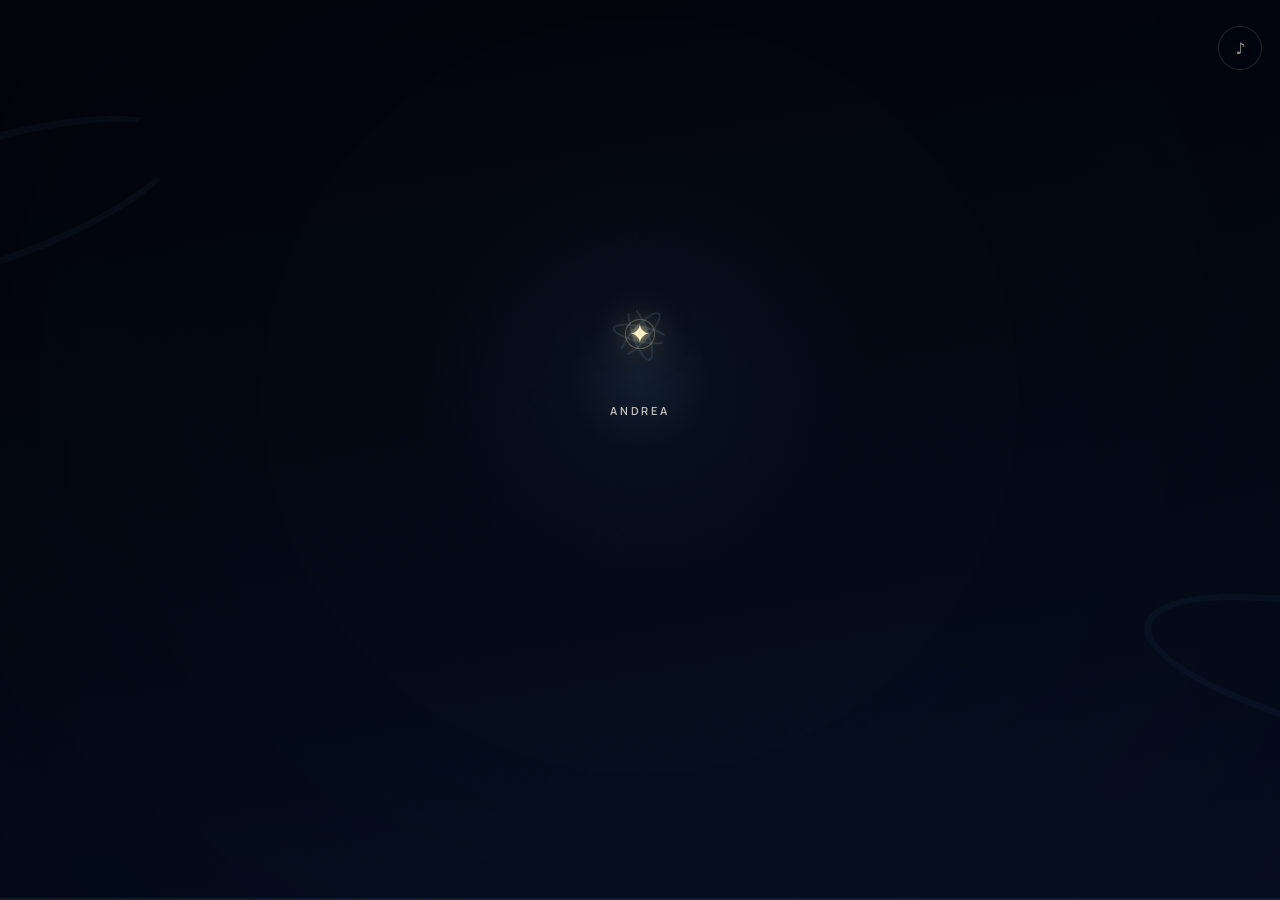
==== index.html @ 8c405b46 "first commit" ====
<!doctype html>
<html lang="es">
<head>
  <meta charset="utf-8">
  <meta name="viewport" content="width=device-width, initial-scale=1, viewport-fit=cover">
  <meta name="theme-color" content="#050914">
  <meta name="description" content="Un girasol antes del amanecer. Una pequeña historia interactiva para Andrea.">
  <title>Un girasol antes del amanecer</title>

  <link rel="preconnect" href="https://fonts.googleapis.com">
  <link rel="preconnect" href="https://fonts.gstatic.com" crossorigin>
  <link href="https://fonts.googleapis.com/css2?family=Cormorant+Garamond:wght@400;500;600&family=Manrope:wght@300;400;500;600&display=swap" rel="stylesheet">
  <link rel="stylesheet" href="css/styles.css">
  <script src="js/app.js" defer></script>
</head>
<body>
  <noscript>
    <div class="noscript-message">Esta pequeña historia necesita JavaScript para poder abrir sus estrellas.</div>
  </noscript>

  <div class="experience" id="experience" data-time-of-day="night">
    <div class="ambient" aria-hidden="true">
      <div class="ambient__wash"></div>
      <div class="ambient__swirl ambient__swirl--one"></div>
      <div class="ambient__swirl ambient__swirl--two"></div>
      <div class="ambient__stars" id="ambient-stars"></div>
      <div class="ambient__grain"></div>
    </div>

    <div class="progress-track" aria-hidden="true">
      <div class="progress-track__fill" id="story-progress"></div>
    </div>

    <button class="audio-control" id="audio-control" type="button" aria-label="Activar música" aria-pressed="false">
      <span class="audio-control__icon" aria-hidden="true">♪</span>
      <span class="sr-only audio-control__label">Activar música</span>
    </button>
    <audio id="background-music" loop preload="none">
      <source src="assets/audio/background-music.mp3" type="audio/mpeg">
    </audio>

    <main class="scenes" id="scenes">
      <section class="scene scene--intro is-active" id="scene-intro" data-scene="intro" aria-hidden="false">
        <div class="scene__art intro-art" aria-hidden="true">
          <span class="paint-arc paint-arc--one"></span>
          <span class="paint-arc paint-arc--two"></span>
        </div>
        <div class="scene__content scene__content--center intro-content">
          <button class="story-star intro-star" id="intro-star" type="button" aria-label="Tocar la estrella" disabled>
            <span class="story-star__core" aria-hidden="true">✦</span>
            <span class="story-star__ring" aria-hidden="true"></span>
            <span class="story-star__stroke story-star__stroke--one" aria-hidden="true"></span>
            <span class="story-star__stroke story-star__stroke--two" aria-hidden="true"></span>
            <span class="story-star__stroke story-star__stroke--three" aria-hidden="true"></span>
          </button>

          <div class="intro-copy intro-copy--before" id="intro-before">
            <p class="eyebrow reveal-copy" data-enter-delay="1500">ANDREA</p>
            <h1 class="scene-title scene-title--quiet reveal-copy" data-enter-delay="3500">Creo que este año tenemos<br>un pequeño problema…</h1>
            <p class="interaction-hint reveal-copy" data-enter-delay="6000" data-enable-target="intro-star">Toca la estrella</p>
          </div>

          <div class="intro-copy intro-copy--after" id="intro-after" aria-live="polite">
            <p class="story-line">El 21 no voy a estar contigo.</p>
            <p class="story-line">No me gustaba mucho la idea de dejar que una fecha decidiera cuándo podía darte algo bonito.</p>
            <p class="story-line">Así que hice algo…</p>
            <button class="text-button next-button" id="begin-night" type="button" disabled>Comenzar la noche <span aria-hidden="true">✦</span></button>
          </div>
        </div>
      </section>

      <section class="scene scene--night" id="scene-night" data-scene="night" aria-hidden="true" inert>
        <div class="scene__art night-sky" aria-hidden="true">
          <span class="oil-star oil-star--1"></span>
          <span class="oil-star oil-star--2"></span>
          <span class="oil-star oil-star--3"></span>
          <span class="oil-star oil-star--4"></span>
          <div class="night-sky__new-stars" id="night-new-stars"></div>
        </div>
        <div class="scene__content scene__content--center night-content">
          <div class="story-copy story-copy--narrow">
            <h2 class="scene-title reveal-copy" data-enter-delay="400">Todo empieza de noche.</h2>
            <p class="story-line reveal-copy" data-enter-delay="2700">Cuando todavía no sabemos exactamente cómo va a verse el amanecer…</p>
            <p class="story-line reveal-copy" data-enter-delay="5700">pero aun así decidimos quedarnos un poquito más.</p>
            <p class="interaction-hint reveal-copy" data-enter-delay="8300" data-enable-target="special-star">Hay una que está brillando distinto.</p>
          </div>
          <button class="story-star special-star" id="special-star" type="button" aria-label="Tocar la estrella que brilla distinto" disabled>
            <span class="story-star__core" aria-hidden="true">✦</span>
            <span class="story-star__ring" aria-hidden="true"></span>
          </button>
        </div>
      </section>

      <section class="scene scene--constellation" id="scene-constellation" data-scene="constellation" aria-hidden="true" inert>
        <div class="scene__content scene__content--wide constellation-content">
          <p class="story-line constellation-intro reveal-copy" data-enter-delay="350">A veces los momentos bonitos empiezan siendo cosas muy pequeñas.</p>

          <div class="constellation" id="constellation" aria-label="Cinco estrellas por encender">
            <svg class="constellation__lines" viewBox="0 0 100 100" preserveAspectRatio="none" aria-hidden="true">
              <path d="M16 30 L38 64 L55 27 L72 66 L87 37" pathLength="1"></path>
            </svg>
            <button class="constellation-star" style="--x:16%;--y:30%;--i:0" type="button" data-word="una conversación" aria-label="Encender la primera estrella"><span aria-hidden="true">✦</span><small>una conversación</small></button>
            <button class="constellation-star" style="--x:38%;--y:64%;--i:1" type="button" data-word="una risa" aria-label="Encender la segunda estrella"><span aria-hidden="true">✦</span><small>una risa</small></button>
            <button class="constellation-star" style="--x:55%;--y:27%;--i:2" type="button" data-word="un detalle" aria-label="Encender la tercera estrella"><span aria-hidden="true">✦</span><small>un detalle</small></button>
            <button class="constellation-star" style="--x:72%;--y:66%;--i:3" type="button" data-word="una mirada" aria-label="Encender la cuarta estrella"><span aria-hidden="true">✦</span><small>una mirada</small></button>
            <button class="constellation-star" style="--x:87%;--y:37%;--i:4" type="button" data-word="un momento inesperado" aria-label="Encender la quinta estrella"><span aria-hidden="true">✦</span><small>un momento inesperado</small></button>
            <button class="easter-star" id="easter-star" type="button" aria-label="Una estrella diminuta"><span aria-hidden="true">·</span></button>
          </div>

          <div class="constellation-result" id="constellation-result" aria-live="polite">
            <p>Y sin darnos cuenta…</p>
            <p class="special-line">algo empieza a tomar forma.</p>
          </div>
          <button class="text-button next-button" id="constellation-next" type="button" disabled>Seguir la constelación</button>
        </div>
        <div class="easter-message" id="easter-message" role="status">P.D. Sí, probablemente me emocioné haciendo esto 😂</div>
      </section>

      <section class="scene scene--reveal" id="scene-reveal" data-scene="reveal" aria-hidden="true" inert>
        <div class="scene__content reveal-content">
          <p class="story-line story-line--top reveal-copy" data-enter-delay="300">Hay cosas que solo se ven cuando uno se toma el tiempo de mirar bien.</p>
          <div class="reveal-frame" id="reveal-frame">
            <div class="reveal-painting" aria-hidden="true">
              <img class="optional-art" data-optional-image="foto1" alt="">
              <span class="reveal-painting__sky"></span>
              <span class="reveal-painting__hill reveal-painting__hill--back"></span>
              <span class="reveal-painting__hill reveal-painting__hill--front"></span>
              <span class="reveal-painting__light"></span>
              <span class="reveal-painting__flower reveal-painting__flower--one"></span>
              <span class="reveal-painting__flower reveal-painting__flower--two"></span>
            </div>
            <canvas class="fog-canvas" id="fog-canvas" aria-label="Cristal empañado. Arrastra el dedo para descubrir la imagen."></canvas>
            <div class="reveal-meter" aria-hidden="true"><span id="reveal-meter-fill"></span></div>
          </div>
          <p class="interaction-hint reveal-copy" data-enter-delay="2500">Desliza sobre la niebla</p>
          <button class="hold-button hold-button--reveal" id="reveal-hold" type="button" aria-label="Mantener presionado para revelar la imagen">
            <span class="hold-button__ring" aria-hidden="true"></span>
            <span>Mantén para revelar</span>
          </button>
          <div class="reveal-result" id="reveal-result" aria-live="polite">
            <p>Y últimamente…</p>
            <p class="special-line">me gusta mucho lo que estoy descubriendo de ti.</p>
          </div>
          <button class="text-button next-button" id="reveal-next" type="button" disabled>Mirar un poco más</button>
        </div>
      </section>

      <section class="scene scene--painting" id="scene-painting" data-scene="painting" aria-hidden="true" inert>
        <div class="scene__content painting-content">
          <div class="painting-copy">
            <p class="story-line reveal-copy" data-enter-delay="250">No creo que las historias bonitas aparezcan terminadas.</p>
            <p class="special-line reveal-copy" data-enter-delay="2400">Se van pintando.</p>
            <p class="brush-words reveal-copy" data-enter-delay="4300"><span>Un detalle.</span><span>Un momento.</span><span>Una conversación a la vez.</span></p>
          </div>

          <div class="unfinished-painting" id="unfinished-painting" aria-label="Un paisaje por terminar">
            <img class="optional-art" data-optional-image="foto2" alt="">
            <span class="painting-layer painting-layer--sky" data-piece-layer="sky"></span>
            <span class="painting-layer painting-layer--ridge" data-piece-layer="ridge"></span>
            <span class="painting-layer painting-layer--path" data-piece-layer="path"></span>
            <span class="painting-layer painting-layer--home" data-piece-layer="home"><i></i></span>
            <button class="paint-point" style="--x:25%;--y:28%;--i:0" type="button" data-paint-piece="sky" aria-label="Añadir una pincelada al cielo"><span aria-hidden="true">1</span></button>
            <button class="paint-point" style="--x:72%;--y:43%;--i:1" type="button" data-paint-piece="ridge" aria-label="Añadir una pincelada a la montaña"><span aria-hidden="true">2</span></button>
            <button class="paint-point" style="--x:43%;--y:73%;--i:2" type="button" data-paint-piece="path" aria-label="Añadir una pincelada al sendero"><span aria-hidden="true">3</span></button>
            <button class="paint-point" style="--x:78%;--y:68%;--i:3" type="button" data-paint-piece="home" aria-label="Añadir una pincelada de luz"><span aria-hidden="true">4</span></button>
            <span class="paint-spark" id="paint-spark" aria-hidden="true"></span>
          </div>
          <p class="interaction-hint reveal-copy" data-enter-delay="6600">Toca los cuatro puntos del lienzo</p>
          <div class="painting-result" id="painting-result" aria-live="polite">
            <p>No sé exactamente cómo terminará nuestro cuadro…</p>
            <p class="special-line">pero me gusta seguir pintándolo contigo.</p>
          </div>
          <button class="text-button next-button" id="painting-next" type="button" disabled>Dejar secar la pintura</button>
        </div>
      </section>

      <section class="scene scene--sunflower" id="scene-sunflower" data-scene="sunflower" aria-hidden="true" inert>
        <div class="scene__content sunflower-content">
          <p class="story-line sunflower-intro reveal-copy" data-enter-delay="300">Y en medio de todo esto hay cosas tuyas que me gustan más de lo que probablemente te digo.</p>
          <div class="sunflower-bloom" id="sunflower-bloom">
            <div class="sunflower-bloom__stem" aria-hidden="true"></div>
            <div class="sunflower-bloom__leaf" aria-hidden="true"></div>
            <div class="sunflower-bloom__head">
              <div class="petals" aria-hidden="true">
                <i style="--i:0"></i><i style="--i:1"></i><i style="--i:2"></i><i style="--i:3"></i>
                <i style="--i:4"></i><i style="--i:5"></i><i style="--i:6"></i><i style="--i:7"></i>
                <i style="--i:8"></i><i style="--i:9"></i><i style="--i:10"></i><i style="--i:11"></i>
              </div>
              <button class="sunflower-center" id="sunflower-center" type="button" aria-label="Tocar el centro para abrir el girasol"><span aria-hidden="true"></span></button>
            </div>
            <div class="petal-thoughts" aria-live="polite">
              <span style="--i:0">Tu forma de ser</span>
              <span style="--i:1">Tu manera de sonreír</span>
              <span style="--i:2">Tu carácter</span>
              <span style="--i:3">Tus ocurrencias</span>
              <span style="--i:4">Tu forma de hacer especiales ciertos momentos</span>
            </div>
          </div>
          <p class="interaction-hint reveal-copy" data-enter-delay="2900">Toca el centro</p>
          <div class="sunflower-result" id="sunflower-result" aria-live="polite">
            <p>No necesitas ser perfecta para ser especial.</p>
            <p class="special-line">Me basta con que seas tú.</p>
          </div>
          <button class="text-button next-button" id="sunflower-next" type="button" disabled>Quedarnos un momento</button>
        </div>
      </section>

      <section class="scene scene--pause" id="scene-pause" data-scene="pause" aria-hidden="true" inert>
        <div class="scene__art pause-sky" aria-hidden="true"><span class="breathing-light"></span></div>
        <div class="scene__content scene__content--center pause-content">
          <div class="pause-copy" id="pause-copy">
            <p class="scene-title scene-title--small reveal-copy" data-enter-delay="300">Antes de seguir…</p>
            <p class="story-line reveal-copy" data-enter-delay="3000">solo quería dejarte aquí un momento.</p>
            <p class="story-line reveal-copy" data-enter-delay="5500">No tienes que hacer nada.</p>
            <p class="special-line reveal-copy" data-enter-delay="7000">Solo quédate.</p>
          </div>
          <div class="memory" id="memory">
            <p>Hay recuerdos que no necesitan explicación.</p>
            <figure class="memory-photo">
              <!-- FOTO ESPECIAL ANDREA -->
              <div class="memory-photo__fallback" aria-hidden="true"><span></span><i></i></div>
              <img data-optional-image="special" alt="Un recuerdo especial de Andrea y Joseph">
              <figcaption>un momento para guardar</figcaption>
            </figure>
            <button class="text-button next-button" id="pause-next" type="button">Seguir cuando quieras</button>
          </div>
          <button class="pause-skip" id="pause-skip" type="button">Continuar sin esperar</button>
        </div>
      </section>

      <section class="scene scene--dawn" id="scene-dawn" data-scene="dawn" aria-hidden="true" inert>
        <div class="scene__art dawn-sky" aria-hidden="true">
          <span class="dawn-sky__night"></span>
          <span class="dawn-sky__violet"></span>
          <span class="dawn-sky__gold"></span>
          <span class="dawn-horizon"></span>
        </div>
        <div class="scene__content scene__content--center dawn-content">
          <div class="dawn-copy">
            <p class="scene-title scene-title--small reveal-copy" data-enter-delay="300">Y entonces…</p>
            <p class="story-line reveal-copy" data-enter-delay="2300">sin hacer demasiado ruido…</p>
            <p class="special-line reveal-copy" data-enter-delay="4400">empieza a cambiar el cielo.</p>
          </div>
          <div class="dawn-control">
            <button class="dawn-sun" id="dawn-sun" type="button" aria-label="Mantener presionado para hacer amanecer" disabled>
              <span class="dawn-sun__disc" aria-hidden="true"></span>
              <span class="dawn-sun__ring" aria-hidden="true"></span>
            </button>
            <p class="interaction-hint reveal-copy" data-enter-delay="6300" data-enable-target="dawn-sun">Mantén presionado el horizonte</p>
            <div class="dawn-meter" role="progressbar" aria-label="Progreso del amanecer" aria-valuemin="0" aria-valuemax="100" aria-valuenow="0"><span></span></div>
            <button class="quiet-button reveal-copy" data-enter-delay="7600" id="dawn-accessible" type="button">Dejar amanecer</button>
          </div>
          <div class="dawn-result" id="dawn-result" aria-live="polite">
            <p>Ya casi llega el amarillo.</p>
            <button class="text-button next-button" id="dawn-next" type="button" disabled>Seguir la luz</button>
          </div>
        </div>
      </section>

      <section class="scene scene--growth" id="scene-growth" data-scene="growth" aria-hidden="true" inert>
        <div class="scene__art growth-glow" aria-hidden="true"></div>
        <div class="scene__content scene__content--center growth-content">
          <p class="story-line growth-intro reveal-copy" data-enter-delay="300">Supongo que ahora entiendes por qué quería traerte hasta aquí.</p>
          <div class="growing-flower" id="growing-flower" aria-label="Un girasol creciendo">
            <span class="growing-flower__ground" aria-hidden="true"></span>
            <span class="growing-flower__stem" aria-hidden="true"></span>
            <span class="growing-flower__leaf growing-flower__leaf--left" aria-hidden="true"></span>
            <span class="growing-flower__leaf growing-flower__leaf--right" aria-hidden="true"></span>
            <span class="growing-flower__head" aria-hidden="true">
              <span class="growing-flower__petals"></span>
              <span class="growing-flower__center"></span>
            </span>
          </div>
          <div class="growth-copy">
            <p class="story-line reveal-copy" data-enter-delay="5200">El amarillo estaba desde el principio.</p>
            <p class="special-line reveal-copy" data-enter-delay="7600">Solo necesitaba tiempo para aparecer.</p>
          </div>
          <button class="text-button next-button reveal-copy" data-enter-delay="9800" data-enable-target="growth-next" id="growth-next" type="button" disabled>Caminar hacia las flores</button>
        </div>
      </section>

      <section class="scene scene--field" id="scene-field" data-scene="field" aria-hidden="true" inert>
        <div class="scene__art field-sky" aria-hidden="true"><span></span></div>
        <div class="flower-field" aria-hidden="true">
          <i class="field-flower" style="--x:6%;--s:.67;--d:.5s"></i>
          <i class="field-flower" style="--x:17%;--s:.85;--d:1.1s"></i>
          <i class="field-flower" style="--x:29%;--s:.7;--d:.2s"></i>
          <i class="field-flower" style="--x:40%;--s:1.05;--d:1.5s"></i>
          <i class="field-flower" style="--x:52%;--s:.78;--d:.8s"></i>
          <i class="field-flower" style="--x:63%;--s:1;--d:0s"></i>
          <i class="field-flower" style="--x:74%;--s:.66;--d:1.3s"></i>
          <i class="field-flower" style="--x:84%;--s:.9;--d:.4s"></i>
          <i class="field-flower" style="--x:94%;--s:.72;--d:1.8s"></i>
        </div>
        <div class="scene__content scene__content--center field-content">
          <div class="field-copy">
            <p class="story-line reveal-copy" data-enter-delay="400">El 21 es el Día de las Flores Amarillas.</p>
            <p class="story-line reveal-copy" data-enter-delay="3200">Pero este año las tuyas llegaron antes.</p>
            <p class="story-line reveal-copy" data-enter-delay="6100">Porque hay cosas bonitas…</p>
            <p class="field-revelation reveal-copy" data-enter-delay="8500">que no deberían esperar una fecha.</p>
          </div>
          <button class="text-button next-button reveal-copy" data-enter-delay="10800" data-enable-target="field-next" id="field-next" type="button" disabled>Hay algo más</button>
        </div>
      </section>

      <section class="scene scene--letter" id="scene-letter" data-scene="letter" aria-hidden="true" inert>
        <div class="scene__art letter-light" aria-hidden="true"></div>
        <div class="scene__content scene__content--center letter-content">
          <article class="letter-sheet" aria-labelledby="letter-heading">
            <div class="letter-sheet__grain" aria-hidden="true"></div>
            <h2 id="letter-heading">Andrea,</h2>
            <div class="letter-sheet__body" aria-live="polite" aria-atomic="true">
              <p id="letter-text"></p>
            </div>
            <div class="letter-sheet__mark" id="letter-mark" aria-hidden="true"></div>
            <p class="letter-sheet__signature" id="letter-signature">— Joseph</p>
          </article>
          <p class="letter-hint" id="letter-hint">Una línea a la vez.</p>
          <button class="text-button letter-button" id="letter-next-line" type="button">Seguir leyendo</button>
          <button class="text-button next-button" id="letter-finish" type="button" disabled>Guardar esta carta</button>
        </div>
      </section>

      <section class="scene scene--final" id="scene-final" data-scene="final" aria-hidden="true" inert>
        <div class="scene__art final-sky" aria-hidden="true">
          <span class="final-sun"></span>
          <div class="final-particles" id="final-particles"></div>
        </div>
        <div class="flower-field flower-field--final" aria-hidden="true">
          <i class="field-flower" style="--x:4%;--s:.8;--d:.1s"></i>
          <i class="field-flower" style="--x:14%;--s:1.05;--d:.8s"></i>
          <i class="field-flower" style="--x:26%;--s:.72;--d:1.4s"></i>
          <i class="field-flower" style="--x:37%;--s:.94;--d:.4s"></i>
          <i class="field-flower" style="--x:49%;--s:1.12;--d:1s"></i>
          <i class="field-flower" style="--x:61%;--s:.75;--d:.6s"></i>
          <i class="field-flower" style="--x:72%;--s:1;--d:1.6s"></i>
          <i class="field-flower" style="--x:84%;--s:.82;--d:.2s"></i>
          <i class="field-flower" style="--x:95%;--s:1.04;--d:1.1s"></i>
        </div>
        <div class="scene__content scene__content--center final-content">
          <p class="final-kicker reveal-copy" data-enter-delay="500">Un girasol antes del amanecer <span aria-hidden="true">🌻</span></p>
          <h2 class="final-title reveal-copy" data-enter-delay="3000">Para Andrea.</h2>
          <p class="final-line reveal-copy" data-enter-delay="5600">Gracias por seguir pintando conmigo.</p>
          <button class="text-button replay-button reveal-copy" data-enter-delay="8000" data-enable-target="replay-story" id="replay-story" type="button" disabled>Volver a mirar el cielo</button>
        </div>
      </section>
    </main>

    <div class="transition-veil" id="transition-veil" aria-hidden="true"><span></span><i></i></div>
    <div class="sr-only" id="scene-announcer" aria-live="polite" aria-atomic="true"></div>
  </div>
</body>
</html>
---- css/styles.css ----
/*
 * UN GIRASOL ANTES DEL AMANECER
 * Mobile-first scene system. Visual progress: night -> dawn -> sunflowers.
 */

:root {
  color-scheme: dark;
  --font-display: "Cormorant Garamond", Georgia, "Times New Roman", serif;
  --font-body: "Manrope", Inter, system-ui, -apple-system, BlinkMacSystemFont, "Segoe UI", sans-serif;

  --night-1000: #02050d;
  --night-950: #040816;
  --night-900: #071126;
  --night-850: #0a1730;
  --night-800: #0d1d3a;
  --blue-700: #17345a;
  --blue-500: #466b91;
  --violet-500: #755f88;
  --dawn-rose: #bd7880;
  --dawn-peach: #e39b72;
  --dawn-cream: #f5d49b;
  --sun-300: #ffdc68;
  --sun-400: #f7c843;
  --sun-500: #e9aa22;
  --sun-600: #bc7612;
  --earth-700: #604322;
  --leaf-700: #334c2b;
  --leaf-500: #66834d;
  --cream: #f5ecda;
  --cream-muted: #c9c4bb;
  --ink: #171713;
  --white-soft: rgba(255, 251, 239, 0.94);

  --scene-accent: #9eb8d4;
  --scene-glow: rgba(130, 169, 210, 0.28);
  --dawn-progress: 0;
  --reveal-progress: 0;
  --story-progress: 0;
  --safe-top: max(1rem, env(safe-area-inset-top));
  --safe-right: max(1rem, env(safe-area-inset-right));
  --safe-bottom: max(1rem, env(safe-area-inset-bottom));
  --safe-left: max(1rem, env(safe-area-inset-left));
  --page-gutter: clamp(1.25rem, 6vw, 2.25rem);
  --content-width: 42rem;
  --ease-out: cubic-bezier(0.22, 1, 0.36, 1);
  --ease-in-out: cubic-bezier(0.65, 0, 0.35, 1);
  --scene-time: 1100ms;
}

*,
*::before,
*::after {
  box-sizing: border-box;
}

html {
  width: 100%;
  height: 100%;
  height: 100dvh;
  overflow: hidden;
  background: var(--night-1000);
  -webkit-text-size-adjust: 100%;
  text-size-adjust: 100%;
  touch-action: manipulation;
}

body {
  width: 100%;
  min-width: 20rem;
  height: 100%;
  min-height: 100vh;
  min-height: 100dvh;
  margin: 0;
  overflow: hidden;
  overscroll-behavior: none;
  background: var(--night-1000);
  color: var(--cream);
  font-family: var(--font-body);
  font-size: clamp(0.94rem, 2.9vw, 1.05rem);
  font-weight: 400;
  line-height: 1.65;
  -webkit-font-smoothing: antialiased;
  text-rendering: optimizeLegibility;
}

button,
input,
textarea,
select {
  color: inherit;
  font: inherit;
}

button {
  border: 0;
}

button,
[role="button"] {
  -webkit-tap-highlight-color: transparent;
  touch-action: manipulation;
}

button:disabled,
[aria-disabled="true"] {
  cursor: not-allowed;
}

img,
svg,
canvas {
  display: block;
  max-width: 100%;
}

p,
h1,
h2,
h3 {
  margin-block: 0;
}

[hidden] {
  display: none !important;
}

::selection {
  background: rgba(247, 200, 67, 0.28);
  color: #fffaf0;
}

.app,
.experience,
.story {
  position: relative;
  isolation: isolate;
  width: 100%;
  height: 100vh;
  height: var(--app-height, 100dvh);
  min-height: 100%;
  overflow: hidden;
  background: var(--night-950);
}

/* Global canvas grain: one lightweight layer shared by every scene. */
.experience::before,
.story::before {
  position: fixed;
  z-index: 900;
  inset: 0;
  background-image: url("data:image/svg+xml,%3Csvg viewBox='0 0 180 180' xmlns='http://www.w3.org/2000/svg'%3E%3Cfilter id='n'%3E%3CfeTurbulence type='fractalNoise' baseFrequency='.88' numOctaves='3' stitchTiles='stitch'/%3E%3C/filter%3E%3Crect width='100%25' height='100%25' filter='url(%23n)' opacity='.72'/%3E%3C/svg%3E");
  content: "";
  opacity: 0.052;
  pointer-events: none;
  mix-blend-mode: soft-light;
}

.experience::after,
.story::after {
  position: fixed;
  z-index: 899;
  inset: 0;
  background: radial-gradient(circle at 50% 44%, transparent 46%, rgba(0, 2, 9, 0.28) 100%);
  content: "";
  pointer-events: none;
}

/* ---------- Scene manager ---------- */

.scene {
  --scene-shift: 1rem;
  position: absolute;
  z-index: 0;
  inset: 0;
  display: grid;
  grid-template-columns: minmax(0, 1fr);
  width: 100%;
  height: 100%;
  min-height: 100%;
  padding: calc(var(--safe-top) + 1.25rem) var(--page-gutter) calc(var(--safe-bottom) + 1.25rem);
  overflow: hidden;
  background-color: var(--night-950);
  opacity: 0;
  visibility: hidden;
  pointer-events: none;
  transform: scale(1.018) translate3d(0, var(--scene-shift), 0);
  filter: blur(10px);
  transition:
    opacity var(--scene-time) var(--ease-in-out),
    transform var(--scene-time) var(--ease-out),
    filter calc(var(--scene-time) * 0.82) var(--ease-in-out),
    visibility 0s linear var(--scene-time);
  contain: layout paint;
  isolation: isolate;
}

.scene.is-active,
.scene.active,
.scene[aria-hidden="false"] {
  z-index: 2;
  opacity: 1;
  visibility: visible;
  pointer-events: auto;
  transform: scale(1) translate3d(0, 0, 0);
  filter: blur(0);
  transition-delay: 0s;
}

.scene.is-entering {
  z-index: 3;
}

.scene.is-leaving {
  z-index: 1;
  opacity: 0;
  visibility: visible;
  pointer-events: none;
  transform: scale(0.988);
  filter: blur(12px);
}

.scene::before,
.scene::after {
  position: absolute;
  z-index: 0;
  inset: -4%;
  content: "";
  pointer-events: none;
}

.scene__backdrop,
.scene__atmosphere,
.scene__art,
.scene__particles {
  position: absolute;
  z-index: 0;
  inset: 0;
  overflow: hidden;
  pointer-events: none;
}

.scene__content {
  position: relative;
  z-index: 10;
  align-self: center;
  justify-self: center;
  width: 100%;
  min-width: 0;
  max-width: var(--content-width);
  text-align: center;
}

.scene__content--top {
  align-self: start;
  padding-top: clamp(2rem, 10vh, 5.5rem);
}

.scene__content--bottom {
  align-self: end;
  padding-bottom: clamp(2.5rem, 9vh, 5.5rem);
}

.scene__content--spread {
  align-self: stretch;
  display: flex;
  flex-direction: column;
  justify-content: space-between;
  padding-block: clamp(3rem, 11vh, 6.5rem) clamp(2rem, 6vh, 4rem);
}

.scene__title,
.display-title {
  max-width: 17ch;
  margin-inline: auto;
  color: var(--white-soft);
  font-family: var(--font-display);
  font-size: clamp(2rem, 9.2vw, 4.4rem);
  font-weight: 500;
  line-height: 0.98;
  letter-spacing: -0.025em;
  text-wrap: balance;
}

.scene__title--small {
  font-size: clamp(1.75rem, 7.5vw, 3.3rem);
  line-height: 1.08;
}

.eyebrow {
  color: var(--cream-muted);
  font-size: 0.69rem;
  font-weight: 600;
  letter-spacing: 0.25em;
  line-height: 1.4;
  text-transform: uppercase;
}

.narrative,
.scene__copy {
  display: grid;
  gap: clamp(0.75rem, 2.4vh, 1.25rem);
  width: min(100%, 35rem);
  margin-inline: auto;
}

.narrative-line,
.text-line,
[data-line] {
  margin-inline: auto;
  color: rgba(245, 236, 218, 0.89);
  font-family: var(--font-display);
  font-size: clamp(1.28rem, 5.2vw, 2.05rem);
  font-weight: 500;
  line-height: 1.3;
  letter-spacing: 0.002em;
  opacity: 0;
  transform: translate3d(0, 0.72rem, 0);
  filter: blur(5px);
  transition:
    opacity 1000ms var(--ease-out),
    transform 1200ms var(--ease-out),
    filter 900ms var(--ease-out);
  text-wrap: balance;
}

.narrative-line.is-visible,
.narrative-line.is-shown,
.text-line.is-visible,
.text-line.is-shown,
[data-line].is-visible,
[data-line].is-shown {
  opacity: 1;
  transform: translate3d(0, 0, 0);
  filter: blur(0);
}

.narrative-line--small,
.text-line--small {
  font-family: var(--font-body);
  font-size: clamp(0.86rem, 3.2vw, 1rem);
  line-height: 1.65;
  color: rgba(245, 236, 218, 0.7);
}

.narrative-line--accent,
.text-line--accent,
.accent-line {
  color: var(--sun-300);
  text-shadow: 0 0 1.75rem rgba(247, 200, 67, 0.17);
}

.narrative-line em,
.text-line em,
.accent-text {
  color: var(--sun-300);
  font-style: italic;
}

.interaction-copy {
  margin-top: 1.15rem;
  color: rgba(245, 236, 218, 0.58);
  font-size: clamp(0.72rem, 2.7vw, 0.84rem);
  font-weight: 500;
  letter-spacing: 0.08em;
}

.interaction-copy::before {
  display: inline-block;
  width: 1.25rem;
  height: 1px;
  margin-right: 0.58rem;
  background: currentColor;
  content: "";
  vertical-align: middle;
}

/* ---------- Controls ---------- */

.scene-button,
.story-button,
.continue-button,
.dawn-fallback {
  position: relative;
  display: inline-flex;
  min-height: 3rem;
  align-items: center;
  justify-content: center;
  gap: 0.6rem;
  max-width: 100%;
  margin-top: clamp(1.4rem, 4vh, 2.5rem);
  padding: 0.78rem 1.25rem;
  border: 1px solid rgba(231, 218, 192, 0.26);
  border-radius: 999px;
  background: rgba(5, 13, 29, 0.36);
  box-shadow: 0 0.9rem 2.5rem rgba(0, 3, 12, 0.2);
  color: rgba(250, 242, 225, 0.88);
  cursor: pointer;
  font-size: clamp(0.78rem, 3vw, 0.9rem);
  font-weight: 500;
  letter-spacing: 0.035em;
  opacity: 1;
  backdrop-filter: blur(8px);
  -webkit-backdrop-filter: blur(8px);
  transition:
    color 300ms ease,
    border-color 300ms ease,
    background-color 300ms ease,
    box-shadow 300ms ease,
    opacity 500ms ease,
    transform 300ms var(--ease-out);
}

.scene-button::after,
.story-button::after,
.continue-button::after {
  width: 0.38rem;
  height: 0.38rem;
  border-top: 1px solid currentColor;
  border-right: 1px solid currentColor;
  content: "";
  transform: rotate(45deg);
  opacity: 0.68;
}

.scene-button:hover,
.story-button:hover,
.continue-button:hover,
.scene-button:focus-visible,
.story-button:focus-visible,
.continue-button:focus-visible {
  border-color: rgba(247, 200, 67, 0.52);
  background: rgba(247, 200, 67, 0.08);
  box-shadow: 0 0.85rem 2.5rem rgba(231, 169, 35, 0.11);
  color: #fff4d4;
  transform: translateY(-2px);
}

.scene-button:active,
.story-button:active,
.continue-button:active {
  transform: translateY(0) scale(0.975);
}

.scene-button.is-pending,
.story-button.is-pending,
.continue-button.is-pending,
.scene-button[aria-hidden="true"],
.story-button[aria-hidden="true"],
.continue-button[aria-hidden="true"] {
  opacity: 0;
  visibility: hidden;
  pointer-events: none;
  transform: translateY(0.5rem);
}

.icon-button,
.audio-toggle {
  position: fixed;
  z-index: 950;
  top: calc(var(--safe-top) + 0.7rem);
  right: calc(var(--safe-right) + 0.2rem);
  display: grid;
  width: 2.75rem;
  height: 2.75rem;
  padding: 0;
  border: 1px solid rgba(245, 236, 218, 0.14);
  border-radius: 50%;
  place-items: center;
  background: rgba(3, 8, 20, 0.28);
  color: rgba(245, 236, 218, 0.58);
  cursor: pointer;
  font-size: 0.9rem;
  backdrop-filter: blur(9px);
  -webkit-backdrop-filter: blur(9px);
  transition: 280ms ease;
}

.icon-button:hover,
.icon-button:focus-visible,
.audio-toggle:hover,
.audio-toggle:focus-visible,
.audio-toggle[aria-pressed="true"] {
  border-color: rgba(247, 200, 67, 0.32);
  color: rgba(255, 241, 198, 0.9);
  background: rgba(11, 20, 39, 0.64);
}

.audio-toggle.is-unavailable {
  display: none;
}

.story-progress,
.progress-line {
  position: fixed;
  z-index: 960;
  right: 0;
  bottom: env(safe-area-inset-bottom);
  left: 0;
  height: 2px;
  overflow: hidden;
  background: rgba(134, 157, 184, 0.1);
  pointer-events: none;
}

.story-progress::after,
.progress-line::after,
.story-progress__value {
  position: absolute;
  inset: 0;
  width: calc(var(--story-progress, 0) * 100%);
  background: linear-gradient(90deg, #355477 0%, #8c7890 52%, var(--sun-400) 100%);
  box-shadow: 0 0 0.8rem rgba(247, 200, 67, 0.3);
  content: "";
  transform-origin: left;
  transition: width 1200ms var(--ease-out);
}

:focus-visible {
  outline: 2px solid rgba(255, 220, 104, 0.92);
  outline-offset: 4px;
}

/* ---------- Reusable painted sky ---------- */

.painted-sky,
.night-sky {
  position: absolute;
  z-index: 0;
  inset: 0;
  overflow: hidden;
  background:
    radial-gradient(ellipse at 72% 18%, rgba(65, 91, 127, 0.18), transparent 24%),
    radial-gradient(ellipse at 17% 40%, rgba(44, 73, 110, 0.18), transparent 33%),
    linear-gradient(165deg, var(--night-950) 4%, var(--night-900) 58%, #091226 100%);
  pointer-events: none;
}

.painted-sky::before,
.night-sky::before {
  position: absolute;
  width: 145%;
  height: 52%;
  top: 4%;
  left: -22%;
  border: clamp(1.8rem, 8vw, 5rem) solid rgba(51, 82, 120, 0.095);
  border-right-color: transparent;
  border-bottom-color: rgba(111, 112, 146, 0.055);
  border-radius: 44% 56% 48% 52%;
  content: "";
  filter: blur(2px);
  transform: rotate(-8deg);
  animation: skyStroke 22s ease-in-out infinite alternate;
}

.painted-sky::after,
.night-sky::after {
  position: absolute;
  width: 115%;
  height: 26%;
  right: -18%;
  bottom: 19%;
  border-radius: 50%;
  background:
    repeating-radial-gradient(ellipse at 50% 100%, transparent 0 0.9rem, rgba(90, 117, 150, 0.045) 1rem 1.22rem, transparent 1.32rem 2rem);
  content: "";
  transform: rotate(5deg);
  animation: skyDrift 28s linear infinite alternate;
}

.brush-stroke,
.sky-stroke {
  position: absolute;
  width: var(--stroke-width, 9rem);
  height: var(--stroke-height, 2.2rem);
  border: 0.24rem solid var(--stroke-color, rgba(117, 149, 183, 0.08));
  border-right-color: transparent;
  border-radius: 50%;
  opacity: var(--stroke-opacity, 0.75);
  transform: rotate(var(--stroke-angle, -12deg));
  filter: blur(0.7px);
}

.brush-stroke::after,
.sky-stroke::after {
  position: absolute;
  inset: 0.35rem -0.3rem -0.35rem 0.3rem;
  border: 0.1rem solid currentColor;
  border-left-color: transparent;
  border-radius: inherit;
  content: "";
  opacity: 0.42;
}

.star-field,
.stars {
  position: absolute;
  z-index: 2;
  inset: 0;
  pointer-events: none;
}

.star-field__dot,
.stars > i,
.stars > span:not(.star) {
  position: absolute;
  width: var(--star-size, 2px);
  height: var(--star-size, 2px);
  left: var(--x, 50%);
  top: var(--y, 50%);
  border-radius: 50%;
  background: rgba(255, 241, 204, var(--star-alpha, 0.64));
  box-shadow: 0 0 calc(var(--star-size, 2px) * 3) rgba(255, 225, 157, 0.22);
  animation: distantTwinkle var(--twinkle-time, 5s) ease-in-out var(--twinkle-delay, 0s) infinite;
}

.star-field__dot:nth-child(3n),
.stars > i:nth-child(3n) {
  --star-size: 1px;
  --star-alpha: 0.45;
  --twinkle-time: 7s;
}

.star-field__dot:nth-child(4n),
.stars > i:nth-child(4n) {
  --star-size: 3px;
  --star-alpha: 0.72;
  --twinkle-delay: -2.4s;
}

.particle-layer,
.soft-particles {
  position: absolute;
  z-index: 8;
  inset: 0;
  overflow: hidden;
  pointer-events: none;
}

.particle {
  position: absolute;
  width: var(--size, 3px);
  height: var(--size, 3px);
  left: var(--x, 50%);
  bottom: -1rem;
  border-radius: 50%;
  background: var(--particle-color, rgba(255, 218, 112, 0.45));
  box-shadow: 0 0 0.8rem currentColor;
  opacity: 0;
  animation: particleRise var(--duration, 12s) linear var(--delay, 0s) infinite;
}

/* ---------- Interactive stars ---------- */

.star,
.interactive-star,
.special-star,
.intro-star {
  --star-color: #fff0bd;
  position: absolute;
  z-index: 12;
  display: grid;
  width: 3rem;
  height: 3rem;
  margin: 0;
  padding: 0;
  border-radius: 50%;
  place-items: center;
  background: transparent;
  color: var(--star-color);
  cursor: pointer;
  opacity: 0.72;
  transition:
    opacity 500ms ease,
    transform 650ms var(--ease-out),
    filter 500ms ease;
}

.star::before,
.interactive-star::before,
.special-star::before,
.intro-star::before {
  width: var(--core-size, 0.38rem);
  height: var(--core-size, 0.38rem);
  border-radius: 50%;
  background: currentColor;
  box-shadow:
    0 0 0.35rem currentColor,
    0 0 1.1rem rgba(255, 220, 134, 0.42);
  content: "";
  transform: rotate(45deg);
  transition: inherit;
}

.star::after,
.interactive-star::after,
.special-star::after,
.intro-star::after {
  position: absolute;
  width: 1.45rem;
  height: 1.45rem;
  border: 1px solid rgba(255, 229, 163, 0.24);
  border-radius: 50%;
  content: "";
  opacity: 0;
  transform: scale(0.35);
}

.star:hover,
.star:focus-visible,
.interactive-star:hover,
.interactive-star:focus-visible,
.special-star:hover,
.special-star:focus-visible,
.intro-star:hover,
.intro-star:focus-visible,
.star.is-lit,
.star.is-active,
.interactive-star.is-lit,
.special-star.is-lit,
.intro-star.is-lit {
  opacity: 1;
  filter: drop-shadow(0 0 0.8rem rgba(255, 222, 130, 0.55));
  transform: scale(1.14);
}

.star.is-lit::after,
.star.is-active::after,
.interactive-star.is-lit::after,
.special-star.is-lit::after,
.intro-star.is-lit::after {
  animation: starRipple 950ms var(--ease-out) both;
}

.star__word,
.star-label {
  position: absolute;
  top: calc(100% - 0.1rem);
  left: 50%;
  width: max-content;
  max-width: min(9rem, 40vw);
  color: rgba(255, 239, 194, 0.9);
  font-family: var(--font-display);
  font-size: clamp(0.82rem, 3vw, 1rem);
  line-height: 1.12;
  opacity: 0;
  pointer-events: none;
  transform: translate(-50%, 0.35rem);
  transition: 600ms var(--ease-out);
  text-align: center;
  text-shadow: 0 2px 0.8rem #020712;
  text-wrap: balance;
}

.star.is-lit .star__word,
.star.is-lit .star-label,
.interactive-star.is-lit .star__word,
.interactive-star.is-lit .star-label {
  opacity: 1;
  transform: translate(-50%, 0);
}

.star-burst {
  position: absolute;
  z-index: 11;
  width: 0.4rem;
  height: 0.4rem;
  border-radius: 50%;
  pointer-events: none;
}

.star-burst::before,
.star-burst::after {
  position: absolute;
  inset: -1.5rem;
  border: 0.12rem solid rgba(255, 224, 145, 0.4);
  border-top-color: transparent;
  border-radius: 48% 52% 46% 54%;
  content: "";
  animation: paintedBurst 1000ms var(--ease-out) both;
}

.star-burst::after {
  inset: -2.2rem;
  border-color: rgba(110, 157, 201, 0.2) transparent rgba(255, 224, 145, 0.26);
  animation-delay: 90ms;
  transform: rotate(38deg);
}

/* ---------- 01 · Prelude ---------- */

#scene-intro,
.scene--intro,
[data-scene="intro"] {
  --scene-accent: #c8d8e8;
  --scene-glow: rgba(152, 188, 220, 0.22);
  background:
    radial-gradient(circle at 50% 41%, rgba(35, 60, 91, 0.2), transparent 27%),
    linear-gradient(170deg, #02040a 0%, #040a17 62%, #071126 100%);
}

#scene-intro::before,
.scene--intro::before,
[data-scene="intro"]::before {
  background: radial-gradient(circle at 50% 43%, rgba(116, 156, 193, 0.08), transparent 8%, transparent 100%);
  animation: introBreath 7s ease-in-out infinite;
}

.intro-sequence {
  display: grid;
  justify-items: center;
  gap: clamp(1.1rem, 4vh, 2rem);
}

.andrea-name,
.intro-name {
  color: rgba(245, 236, 218, 0.88);
  font-family: var(--font-body);
  font-size: clamp(0.78rem, 3.5vw, 1rem);
  font-weight: 500;
  letter-spacing: 0.44em;
  text-indent: 0.44em;
}

.intro-star {
  --core-size: 0.48rem;
  position: relative;
  inset: auto;
  width: 4.5rem;
  height: 4.5rem;
  animation: heroStar 3.6s ease-in-out infinite;
}

.intro-star::before {
  border-radius: 30% 70% 35% 65%;
}

.intro-star.is-awake::after,
.intro-star[aria-pressed="true"]::after {
  animation: starRipple 1200ms var(--ease-out) both;
}

.intro-reveal {
  display: grid;
  gap: clamp(0.8rem, 2.8vh, 1.35rem);
  width: min(100%, 34rem);
}

/* ---------- 02 · The night begins ---------- */

#scene-night,
.scene--night,
[data-scene="night"] {
  background:
    radial-gradient(ellipse at 75% 20%, rgba(53, 81, 118, 0.2), transparent 29%),
    radial-gradient(ellipse at 22% 58%, rgba(33, 58, 90, 0.24), transparent 34%),
    linear-gradient(170deg, #040815, #08142b 64%, #0b1930);
}

#scene-night::before,
.scene--night::before,
[data-scene="night"]::before {
  border: 1.25rem solid rgba(82, 111, 146, 0.045);
  border-right-color: transparent;
  border-radius: 48%;
  transform: translate(12%, -17%) rotate(-16deg) scale(1.25);
}

.special-star,
.night-star {
  --core-size: 0.52rem;
  right: clamp(13%, 18vw, 25%);
  bottom: clamp(20%, 25vh, 34%);
  width: 4.25rem;
  height: 4.25rem;
  animation: specialStar 2.8s ease-in-out infinite;
}

.special-star::before,
.night-star::before {
  background:
    linear-gradient(90deg, transparent 42%, currentColor 43% 57%, transparent 58%),
    linear-gradient(transparent 42%, currentColor 43% 57%, transparent 58%);
  clip-path: polygon(50% 0, 61% 39%, 100% 50%, 61% 61%, 50% 100%, 39% 61%, 0 50%, 39% 39%);
}

/* ---------- 03 · Constellation ---------- */

#scene-constellation,
.scene--constellation,
[data-scene="constellation"] {
  background:
    radial-gradient(circle at 53% 48%, rgba(53, 82, 120, 0.19), transparent 39%),
    linear-gradient(155deg, #061022, #0b1b36 70%, #111d36);
}

.constellation {
  position: absolute;
  z-index: 8;
  width: min(92vw, 30rem);
  height: min(58vh, 30rem);
  top: 52%;
  left: 50%;
  transform: translate(-50%, -50%);
}

.constellation .star:nth-of-type(1),
.constellation-star:nth-of-type(1) { left: 10%; top: 52%; }
.constellation .star:nth-of-type(2),
.constellation-star:nth-of-type(2) { left: 29%; top: 23%; }
.constellation .star:nth-of-type(3),
.constellation-star:nth-of-type(3) { left: 51%; top: 43%; }
.constellation .star:nth-of-type(4),
.constellation-star:nth-of-type(4) { left: 72%; top: 17%; }
.constellation .star:nth-of-type(5),
.constellation-star:nth-of-type(5) { left: 79%; top: 62%; }
.constellation .star:nth-of-type(6),
.constellation-star:nth-of-type(6) { left: 44%; top: 76%; }

.constellation-lines {
  position: absolute;
  z-index: 1;
  inset: 0;
  width: 100%;
  height: 100%;
  overflow: visible;
  pointer-events: none;
}

.constellation-lines path,
.constellation-lines line,
.constellation-line {
  fill: none;
  stroke: rgba(255, 221, 139, 0.36);
  stroke-width: 1;
  stroke-linecap: round;
  stroke-dasharray: 1 260;
  stroke-dashoffset: 0;
  vector-effect: non-scaling-stroke;
  transition: stroke-dasharray 1800ms var(--ease-out);
}

.constellation.is-complete .constellation-lines path,
.constellation.is-complete .constellation-lines line,
.constellation-lines.is-visible path,
.constellation-lines.is-visible line {
  stroke-dasharray: 260 0;
}

.constellation-result {
  position: absolute;
  z-index: 15;
  right: var(--page-gutter);
  bottom: calc(var(--safe-bottom) + 3.5rem);
  left: var(--page-gutter);
  text-align: center;
}

/* ---------- 04 · Fogged glass ---------- */

#scene-reveal,
.scene--reveal,
[data-scene="reveal"] {
  background:
    radial-gradient(ellipse at 50% 60%, rgba(86, 112, 135, 0.17), transparent 52%),
    linear-gradient(165deg, #081226, #13243c 62%, #182941);
}

.reveal-stage,
.fog-window,
.mist-window {
  position: absolute;
  z-index: 5;
  width: min(calc(100vw - 2.25rem), 34rem);
  height: min(54vh, 31rem);
  min-height: 16rem;
  top: 53%;
  left: 50%;
  overflow: hidden;
  border: 1px solid rgba(220, 228, 226, 0.14);
  border-radius: 47% 53% 45% 55% / 5% 7% 4% 6%;
  box-shadow:
    inset 0 0 3rem rgba(226, 238, 235, 0.08),
    0 1.5rem 4rem rgba(1, 5, 14, 0.34);
  transform: translate(-50%, -50%);
  isolation: isolate;
  touch-action: none;
}

.reveal-art,
.painting-underlay,
.fog-window__image {
  position: absolute;
  z-index: 0;
  inset: -2%;
  background-color: #172b42;
  background-image:
    linear-gradient(180deg, rgba(4, 14, 31, 0.2), rgba(232, 165, 69, 0.16)),
    url("../assets/images/foto-1.jpg"),
    radial-gradient(circle at 66% 28%, #e4bb75 0 3%, transparent 4%),
    radial-gradient(ellipse at 48% 78%, #2e4b37 0 23%, transparent 24%),
    linear-gradient(165deg, #233f61 0 54%, #956650 55% 66%, #273f30 67%);
  background-position: center;
  background-size: cover;
  filter: saturate(0.78) contrast(0.92);
  transform: scale(1.045);
}

.reveal-art::after,
.painting-underlay::after,
.fog-window__image::after {
  position: absolute;
  inset: 0;
  background:
    repeating-linear-gradient(165deg, transparent 0 0.45rem, rgba(246, 213, 153, 0.05) 0.55rem 0.72rem),
    radial-gradient(circle at 50% 48%, transparent 20%, rgba(5, 13, 25, 0.18) 100%);
  content: "";
  mix-blend-mode: soft-light;
}

.fog-layer,
.mist-layer,
.reveal-canvas {
  position: absolute;
  z-index: 3;
  inset: -2px;
  width: calc(100% + 4px);
  height: calc(100% + 4px);
  background:
    radial-gradient(ellipse at 20% 25%, rgba(222, 232, 231, 0.72), transparent 35%),
    radial-gradient(ellipse at 76% 66%, rgba(188, 207, 211, 0.62), transparent 38%),
    linear-gradient(145deg, rgba(180, 199, 205, 0.83), rgba(111, 139, 154, 0.82));
  opacity: calc(1 - var(--reveal-progress, 0));
  transition: opacity 220ms linear;
  backdrop-filter: blur(18px) saturate(0.55);
  -webkit-backdrop-filter: blur(18px) saturate(0.55);
  touch-action: none;
}

.fog-layer::before,
.mist-layer::before {
  position: absolute;
  inset: 0;
  background:
    repeating-radial-gradient(ellipse at 0 0, transparent 0 1.4rem, rgba(255, 255, 255, 0.045) 1.5rem 1.8rem),
    linear-gradient(105deg, transparent, rgba(255, 255, 255, 0.12), transparent);
  content: "";
  animation: mistMove 9s ease-in-out infinite alternate;
}

.reveal-stage.is-revealed .fog-layer,
.fog-window.is-revealed .mist-layer,
.mist-window.is-revealed .fog-layer {
  opacity: 0.06;
  pointer-events: none;
}

.reveal-instruction {
  position: absolute;
  z-index: 6;
  right: 1rem;
  bottom: 1rem;
  left: 1rem;
  color: rgba(248, 245, 231, 0.82);
  font-size: 0.72rem;
  font-weight: 500;
  letter-spacing: 0.06em;
  pointer-events: none;
  text-align: center;
  text-shadow: 0 1px 1rem #0b1828;
  transition: opacity 500ms ease;
}

.reveal-stage.is-revealed .reveal-instruction {
  opacity: 0;
}

.hold-progress,
.reveal-progress {
  position: absolute;
  z-index: 8;
  right: 1rem;
  bottom: 1rem;
  left: 1rem;
  height: 2px;
  overflow: hidden;
  border-radius: 999px;
  background: rgba(255, 255, 255, 0.14);
}

.hold-progress::after,
.reveal-progress::after,
.hold-progress__value {
  display: block;
  width: calc(var(--progress, var(--reveal-progress, 0)) * 100%);
  height: 100%;
  border-radius: inherit;
  background: rgba(255, 236, 183, 0.88);
  box-shadow: 0 0 0.7rem rgba(255, 225, 142, 0.5);
  content: "";
  transition: width 80ms linear;
}

/* ---------- 05 · The unfinished painting ---------- */

#scene-painting,
.scene--painting,
[data-scene="painting"] {
  background:
    radial-gradient(ellipse at 50% 46%, rgba(82, 100, 123, 0.19), transparent 46%),
    linear-gradient(170deg, #0a1427, #17253a 72%, #1f2b3b);
}

.painting-stage,
.story-canvas {
  position: absolute;
  z-index: 5;
  width: min(calc(100vw - 2.15rem), 35rem);
  height: min(54vh, 29rem);
  min-height: 16rem;
  top: 55%;
  left: 50%;
  overflow: hidden;
  border: 0.5rem solid rgba(111, 86, 57, 0.42);
  border-radius: 0.25rem 0.6rem 0.32rem 0.5rem;
  background: #d6c39d;
  box-shadow:
    inset 0 0 0 1px rgba(255, 245, 215, 0.2),
    inset 0 0 3rem rgba(64, 43, 24, 0.18),
    0 1.75rem 4rem rgba(0, 3, 10, 0.42);
  transform: translate(-50%, -50%) rotate(-0.4deg);
  isolation: isolate;
}

.painting-stage::after,
.story-canvas::after {
  position: absolute;
  z-index: 20;
  inset: 0;
  background:
    repeating-linear-gradient(93deg, transparent 0 2px, rgba(69, 50, 32, 0.035) 3px 4px),
    repeating-linear-gradient(3deg, transparent 0 3px, rgba(255, 252, 225, 0.035) 4px 5px);
  content: "";
  pointer-events: none;
  mix-blend-mode: multiply;
}

.paint-layer {
  position: absolute;
  opacity: 0;
  transform: scale(0.92);
  filter: blur(2px);
  transition:
    opacity 900ms var(--ease-out),
    transform 1200ms var(--ease-out),
    filter 800ms ease;
}

.paint-layer.is-painted,
.paint-layer.is-visible,
.painting-stage.is-complete .paint-layer {
  opacity: 1;
  transform: scale(1);
  filter: blur(0);
}

.paint-sky {
  z-index: 1;
  inset: 0 0 36%;
  background:
    radial-gradient(circle at 72% 26%, rgba(246, 200, 109, 0.64) 0 2.5%, transparent 3.4%),
    repeating-radial-gradient(ellipse at 25% 25%, transparent 0 1.4rem, rgba(174, 189, 181, 0.11) 1.55rem 1.8rem),
    linear-gradient(165deg, #576e82, #95a1a1 64%, #d3a875);
}

.paint-horizon {
  z-index: 3;
  right: -8%;
  bottom: 21%;
  left: -8%;
  height: 44%;
  border-radius: 52% 48% 0 0 / 55% 48% 0 0;
  background:
    linear-gradient(170deg, transparent 0 39%, rgba(42, 63, 55, 0.45) 40% 47%, transparent 48%),
    radial-gradient(ellipse at 20% 100%, #2f4c42 0 38%, transparent 39%),
    radial-gradient(ellipse at 73% 100%, #3d5547 0 42%, transparent 43%);
}

.paint-ground {
  z-index: 4;
  right: -4%;
  bottom: -6%;
  left: -4%;
  height: 44%;
  background:
    repeating-linear-gradient(168deg, transparent 0 0.65rem, rgba(203, 161, 74, 0.12) 0.72rem 0.92rem),
    linear-gradient(170deg, #617052, #3d5138);
  clip-path: polygon(0 19%, 30% 8%, 58% 18%, 100% 3%, 100% 100%, 0 100%);
}

.paint-house {
  z-index: 7;
  width: 2.7rem;
  height: 2rem;
  right: 20%;
  bottom: 28%;
  border-radius: 0.08rem;
  background: #493d35;
  box-shadow: inset 0.55rem 0.45rem 0 #f0c56e;
}

.paint-house::before {
  position: absolute;
  top: -0.9rem;
  left: -0.25rem;
  width: 3.2rem;
  height: 1.4rem;
  background: #322f30;
  clip-path: polygon(50% 0, 100% 70%, 92% 100%, 8% 100%, 0 70%);
  content: "";
}

.paint-sunflowers {
  z-index: 8;
  right: 5%;
  bottom: 4%;
  left: 7%;
  height: 29%;
  background:
    radial-gradient(circle at 12% 55%, #69481f 0 2%, #e5a924 2.4% 5%, transparent 5.5%),
    radial-gradient(circle at 31% 31%, #69481f 0 2%, #e7b331 2.4% 5.3%, transparent 5.8%),
    radial-gradient(circle at 53% 49%, #69481f 0 2%, #e9b432 2.4% 5.4%, transparent 5.9%),
    radial-gradient(circle at 73% 23%, #69481f 0 2%, #e7ad28 2.4% 5%, transparent 5.5%),
    radial-gradient(circle at 89% 51%, #69481f 0 2%, #e4a320 2.4% 5.2%, transparent 5.7%),
    repeating-linear-gradient(87deg, transparent 0 10%, rgba(44, 78, 41, 0.75) 10.4% 11%, transparent 11.4% 20%);
}

.paint-point,
.brush-point {
  position: absolute;
  z-index: 30;
  display: grid;
  width: 3rem;
  height: 3rem;
  padding: 0;
  border: 1px solid rgba(255, 239, 194, 0.38);
  border-radius: 50%;
  place-items: center;
  background: rgba(24, 37, 48, 0.25);
  box-shadow: 0 0 1rem rgba(255, 220, 133, 0.12);
  cursor: pointer;
  transition: 500ms var(--ease-out);
}

.paint-point::before,
.brush-point::before {
  width: 0.35rem;
  height: 0.35rem;
  border-radius: 50%;
  background: #f6d283;
  content: "";
  box-shadow: 0 0 0.8rem rgba(246, 210, 131, 0.7);
  animation: pointPulse 2.4s ease-in-out infinite;
}

.paint-point:nth-of-type(1), .brush-point--1 { left: 13%; top: 18%; }
.paint-point:nth-of-type(2), .brush-point--2 { right: 12%; top: 35%; }
.paint-point:nth-of-type(3), .brush-point--3 { left: 25%; bottom: 15%; }
.paint-point:nth-of-type(4), .brush-point--4 { right: 20%; bottom: 11%; }

.paint-point.is-painted,
.paint-point.is-done,
.brush-point.is-painted {
  opacity: 0;
  pointer-events: none;
  transform: scale(1.8);
}

/* ---------- 06 · Opening sunflower ---------- */

#scene-sunflower,
.scene--sunflower,
[data-scene="sunflower"] {
  background:
    radial-gradient(ellipse at 50% 60%, rgba(110, 91, 48, 0.13), transparent 32%),
    radial-gradient(ellipse at 70% 28%, rgba(75, 92, 113, 0.12), transparent 34%),
    linear-gradient(165deg, #091326, #14223a 70%, #1c2b3b);
}

.sunflower,
.hero-sunflower {
  --flower-size: clamp(11rem, 49vw, 17rem);
  position: absolute;
  z-index: 7;
  width: var(--flower-size);
  height: calc(var(--flower-size) * 1.66);
  bottom: -2%;
  left: 50%;
  pointer-events: none;
  transform: translateX(-50%);
}

.sunflower__stem,
.flower-stem {
  position: absolute;
  z-index: 1;
  width: calc(var(--flower-size) * 0.065);
  height: 58%;
  bottom: 0;
  left: 50%;
  border-radius: 80% 35% 35% 65%;
  background:
    linear-gradient(90deg, #344628, #6f8050 42%, #3d552e 72%, #243a24);
  box-shadow: inset -0.12rem 0 0.2rem rgba(15, 36, 18, 0.28);
  transform: translateX(-50%);
  transform-origin: bottom;
}

.sunflower__leaf,
.flower-leaf {
  position: absolute;
  z-index: 1;
  width: 38%;
  height: 17%;
  bottom: 22%;
  left: 48%;
  border-radius: 100% 0 100% 0;
  background:
    repeating-linear-gradient(26deg, transparent 0 0.38rem, rgba(192, 192, 106, 0.07) 0.45rem 0.5rem),
    linear-gradient(145deg, #77905b, #334c2d 66%, #263d28);
  box-shadow: inset 0.1rem 0.12rem 0.3rem rgba(198, 190, 104, 0.12);
  transform: rotate(-19deg);
  transform-origin: 0 100%;
}

.sunflower__leaf--left,
.flower-leaf--left {
  bottom: 35%;
  left: 16%;
  transform: scaleX(-1) rotate(-17deg);
  transform-origin: 100% 100%;
}

.sunflower__head,
.flower-head {
  position: absolute;
  z-index: 4;
  width: 100%;
  aspect-ratio: 1;
  top: 0;
  left: 0;
  pointer-events: auto;
  transform-origin: 50% 60%;
  filter: drop-shadow(0 0.8rem 1.5rem rgba(4, 5, 4, 0.28));
}

.sunflower__center,
.flower-center {
  position: absolute;
  z-index: 9;
  width: 31%;
  aspect-ratio: 1;
  top: 50%;
  left: 50%;
  border: 0;
  border-radius: 50%;
  background:
    radial-gradient(circle, rgba(235, 175, 55, 0.34) 0 4%, transparent 5%),
    repeating-radial-gradient(circle, #4a2e18 0 0.18rem, #6f4820 0.22rem 0.34rem, #362416 0.38rem 0.47rem);
  box-shadow:
    inset 0 0 0 0.24rem rgba(88, 52, 19, 0.5),
    0 0 1.4rem rgba(232, 166, 42, 0.26);
  color: transparent;
  cursor: pointer;
  transform: translate(-50%, -50%);
  transition: 450ms var(--ease-out);
}

.sunflower__center:hover,
.sunflower__center:focus-visible,
.flower-center:hover,
.flower-center:focus-visible {
  transform: translate(-50%, -50%) scale(1.06);
  box-shadow:
    inset 0 0 0 0.24rem rgba(88, 52, 19, 0.45),
    0 0 2.2rem rgba(245, 187, 55, 0.38);
}

.petal,
.sunflower-petal {
  --angle: 0deg;
  --closed-angle: -4deg;
  --i: 0;
  position: absolute;
  z-index: 4;
  width: 16%;
  height: 38%;
  bottom: 50%;
  left: 50%;
  border: 1px solid rgba(122, 75, 17, 0.15);
  border-radius: 50% 50% 44% 44% / 72% 72% 28% 28%;
  background:
    linear-gradient(90deg, rgba(168, 99, 12, 0.2), transparent 26% 70%, rgba(119, 67, 8, 0.16)),
    linear-gradient(180deg, #f7d550 0%, #e9a91f 66%, #b76c10 100%);
  box-shadow:
    inset 0.12rem 0 0.18rem rgba(255, 232, 121, 0.26),
    0 0.2rem 0.6rem rgba(64, 38, 8, 0.18);
  opacity: 0.84;
  transform: translate(-50%, 47%) rotate(var(--closed-angle)) scaleX(0.52) scaleY(0.7);
  transform-origin: 50% 100%;
  transition:
    transform 950ms var(--ease-out),
    opacity 700ms ease,
    filter 700ms ease;
  transition-delay: calc(var(--i) * 90ms);
}

.petal:nth-child(1), .sunflower-petal:nth-child(1) { --i: 0; --angle: 0deg; --closed-angle: -5deg; }
.petal:nth-child(2), .sunflower-petal:nth-child(2) { --i: 1; --angle: 30deg; --closed-angle: -3deg; }
.petal:nth-child(3), .sunflower-petal:nth-child(3) { --i: 2; --angle: 60deg; --closed-angle: 1deg; }
.petal:nth-child(4), .sunflower-petal:nth-child(4) { --i: 3; --angle: 90deg; --closed-angle: 4deg; }
.petal:nth-child(5), .sunflower-petal:nth-child(5) { --i: 4; --angle: 120deg; --closed-angle: 6deg; }
.petal:nth-child(6), .sunflower-petal:nth-child(6) { --i: 5; --angle: 150deg; --closed-angle: 3deg; }
.petal:nth-child(7), .sunflower-petal:nth-child(7) { --i: 6; --angle: 180deg; --closed-angle: -2deg; }
.petal:nth-child(8), .sunflower-petal:nth-child(8) { --i: 7; --angle: 210deg; --closed-angle: -5deg; }
.petal:nth-child(9), .sunflower-petal:nth-child(9) { --i: 8; --angle: 240deg; --closed-angle: -3deg; }
.petal:nth-child(10), .sunflower-petal:nth-child(10) { --i: 9; --angle: 270deg; --closed-angle: 2deg; }
.petal:nth-child(11), .sunflower-petal:nth-child(11) { --i: 10; --angle: 300deg; --closed-angle: 5deg; }
.petal:nth-child(12), .sunflower-petal:nth-child(12) { --i: 11; --angle: 330deg; --closed-angle: 1deg; }

.sunflower.is-open .petal,
.sunflower.is-open .sunflower-petal,
.hero-sunflower.is-open .petal,
.petal.is-open,
.sunflower-petal.is-open {
  opacity: 1;
  transform: translate(-50%, 0) rotate(var(--angle)) scale(1);
}

.petal__label,
.petal-word {
  position: absolute;
  z-index: 15;
  width: min(9.5rem, 38vw);
  color: #ffe7a1;
  font-family: var(--font-display);
  font-size: clamp(0.76rem, 2.9vw, 0.96rem);
  line-height: 1.14;
  opacity: 0;
  pointer-events: none;
  transform: translateY(0.4rem);
  transition: 700ms var(--ease-out);
  transition-delay: var(--label-delay, 0ms);
  text-align: center;
  text-shadow: 0 2px 0.75rem #07101f;
  text-wrap: balance;
}

.petal__label.is-visible,
.petal-word.is-visible,
.sunflower.is-open .petal__label,
.sunflower.is-open .petal-word {
  opacity: 1;
  transform: translateY(0);
}

/* ---------- 07 · Contemplative pause ---------- */

#scene-pause,
.scene--pause,
[data-scene="pause"] {
  background:
    radial-gradient(circle at 50% 44%, rgba(49, 76, 110, 0.13), transparent 31%),
    linear-gradient(175deg, #050b18, #09162c 74%, #0d1a31);
}

.breathing-light,
.pause-orb {
  position: absolute;
  z-index: 4;
  width: clamp(8rem, 38vw, 15rem);
  aspect-ratio: 1;
  top: 47%;
  left: 50%;
  border-radius: 50%;
  background: radial-gradient(circle, rgba(151, 179, 203, 0.12), rgba(60, 92, 126, 0.03) 52%, transparent 70%);
  transform: translate(-50%, -50%);
  animation: breathe 7s ease-in-out infinite;
}

.stillness-timer,
.pause-timer {
  position: absolute;
  z-index: 8;
  width: 2.2rem;
  aspect-ratio: 1;
  bottom: calc(var(--safe-bottom) + 2rem);
  left: 50%;
  border-radius: 50%;
  background: conic-gradient(rgba(203, 216, 225, 0.58) calc(var(--progress, 0) * 1turn), rgba(203, 216, 225, 0.09) 0);
  opacity: 0.56;
  transform: translateX(-50%);
}

.stillness-timer::after,
.pause-timer::after {
  position: absolute;
  inset: 2px;
  border-radius: inherit;
  background: #081427;
  content: "";
}

.photo-frame,
.special-photo {
  position: relative;
  width: min(74vw, 18rem);
  aspect-ratio: 4 / 5;
  margin: clamp(1rem, 3vh, 1.75rem) auto 0;
  padding: 0.55rem 0.55rem 2.2rem;
  border: 1px solid rgba(238, 222, 185, 0.2);
  border-radius: 0.2rem 0.35rem 0.18rem 0.32rem;
  background: linear-gradient(145deg, #d8caa9, #ae9b76);
  box-shadow:
    0 1.5rem 4rem rgba(0, 3, 10, 0.45),
    inset 0 0 1rem rgba(255, 247, 218, 0.22);
  transform: rotate(-1.2deg);
}

.photo-frame__image,
.special-photo__image {
  width: 100%;
  height: 100%;
  overflow: hidden;
  background:
    url("../assets/images/foto-especial.jpg") center / cover no-repeat,
    radial-gradient(circle at 67% 30%, rgba(236, 196, 114, 0.8) 0 4%, transparent 5%),
    repeating-linear-gradient(160deg, transparent 0 0.75rem, rgba(205, 179, 120, 0.09) 0.85rem 1.05rem),
    linear-gradient(160deg, #526d80, #9a7968 57%, #425d3c);
  filter: saturate(0.75) sepia(0.08) contrast(0.95);
}

.photo-frame__image img,
.special-photo__image img {
  width: 100%;
  height: 100%;
  object-fit: cover;
}

.photo-frame::after,
.special-photo::after {
  position: absolute;
  right: 0.7rem;
  bottom: 0.5rem;
  left: 0.7rem;
  color: rgba(55, 48, 34, 0.7);
  content: attr(data-caption);
  font-family: var(--font-display);
  font-size: 0.8rem;
  font-style: italic;
  line-height: 1;
  text-align: center;
}

/* ---------- 08 · Dawn ---------- */

#scene-dawn,
.scene--dawn,
[data-scene="dawn"] {
  --scene-accent: var(--dawn-cream);
  background: linear-gradient(180deg, #071126 0%, #132440 57%, #463f53 78%, #9a665e 100%);
}

#scene-dawn::before,
.scene--dawn::before,
[data-scene="dawn"]::before {
  z-index: 1;
  background:
    radial-gradient(ellipse at 50% 99%, rgba(255, 210, 118, 0.72), transparent 25%),
    linear-gradient(180deg, #24466b 0%, #766381 49%, #d58a72 76%, #f0bc79 100%);
  opacity: var(--dawn-progress, 0);
  transition: opacity 120ms linear;
}

#scene-dawn::after,
.scene--dawn::after,
[data-scene="dawn"]::after {
  z-index: 1;
  top: auto;
  height: 34%;
  background:
    linear-gradient(170deg, transparent 0 45%, rgba(28, 49, 46, 0.48) 46% 62%, transparent 63%),
    linear-gradient(8deg, #142a2b 0 39%, transparent 40%);
  opacity: calc(0.62 + (var(--dawn-progress, 0) * 0.38));
}

.dawn-strokes {
  position: absolute;
  z-index: 3;
  inset: 0;
  opacity: calc(0.12 + (var(--dawn-progress, 0) * 0.42));
  background:
    repeating-radial-gradient(ellipse at 50% 100%, transparent 0 1.1rem, rgba(255, 214, 146, 0.1) 1.2rem 1.42rem, transparent 1.55rem 2.5rem);
  transform: scaleX(1.35);
  transition: opacity 160ms linear;
}

.dawn-control {
  position: absolute;
  z-index: 12;
  width: min(100%, 23rem);
  right: 50%;
  bottom: calc(var(--safe-bottom) + 2.8rem);
  transform: translateX(50%);
  text-align: center;
}

.horizon-sun,
.hold-sun {
  --sun-size: clamp(4.8rem, 20vw, 6.8rem);
  position: relative;
  display: grid;
  width: var(--sun-size);
  aspect-ratio: 1;
  margin-inline: auto;
  padding: 0;
  border: 1px solid rgba(255, 230, 168, 0.24);
  border-radius: 50%;
  place-items: center;
  background:
    radial-gradient(circle, #ffe49b 0 12%, #f4bc57 37%, rgba(235, 152, 55, 0.42) 55%, transparent 72%);
  box-shadow: 0 0 3rem rgba(238, 160, 64, calc(0.12 + (var(--dawn-progress, 0) * 0.3)));
  color: rgba(55, 39, 25, 0.76);
  cursor: pointer;
  transform: translateY(calc(2.8rem - (var(--dawn-progress, 0) * 3.4rem)));
  transition: box-shadow 120ms linear, filter 220ms ease;
  -webkit-user-select: none;
  user-select: none;
}

.horizon-sun::after,
.hold-sun::after {
  position: absolute;
  inset: -0.55rem;
  border-radius: inherit;
  background: conic-gradient(var(--sun-300) calc(var(--dawn-progress, 0) * 1turn), rgba(255, 232, 174, 0.1) 0);
  content: "";
  opacity: 0.65;
  -webkit-mask: radial-gradient(farthest-side, transparent calc(100% - 2px), #000 0);
  mask: radial-gradient(farthest-side, transparent calc(100% - 2px), #000 0);
}

.horizon-sun.is-holding,
.hold-sun.is-holding,
.horizon-sun:active,
.hold-sun:active {
  filter: brightness(1.12) saturate(1.08);
}

.dawn-fallback {
  min-height: 2.6rem;
  margin-top: 1rem;
  padding-block: 0.58rem;
}

/* ---------- 09 · A sunflower grows ---------- */

#scene-growth,
.scene--growth,
[data-scene="growth"] {
  --scene-accent: var(--sun-400);
  background:
    radial-gradient(ellipse at 50% 88%, rgba(255, 205, 105, 0.34), transparent 31%),
    linear-gradient(180deg, #274c6d 0%, #8a7180 52%, #dda174 75%, #d7b36e 100%);
}

#scene-growth::after,
.scene--growth::after,
[data-scene="growth"]::after {
  top: auto;
  height: 29%;
  background:
    repeating-linear-gradient(82deg, transparent 0 1.3rem, rgba(173, 153, 67, 0.08) 1.4rem 1.65rem),
    linear-gradient(175deg, #4c643c, #273f2d);
  clip-path: polygon(0 13%, 22% 5%, 48% 12%, 73% 2%, 100% 10%, 100% 100%, 0 100%);
}

#scene-growth .sunflower,
.scene--growth .sunflower,
.growing-sunflower {
  --flower-size: clamp(10rem, 43vw, 15rem);
  transform: translateX(-50%);
}

.growing-sunflower .sunflower__stem,
.sunflower.is-growing .sunflower__stem,
.sunflower.is-growing .flower-stem {
  animation: growStem 1600ms var(--ease-out) both;
}

.growing-sunflower .sunflower__leaf,
.sunflower.is-growing .sunflower__leaf,
.sunflower.is-growing .flower-leaf {
  animation: growLeaf 900ms var(--ease-out) 1000ms both;
}

.growing-sunflower .sunflower__head,
.sunflower.is-growing .sunflower__head,
.sunflower.is-growing .flower-head {
  animation: growHead 1200ms var(--ease-out) 1450ms both;
}

.sunflower.is-growing .petal,
.growing-sunflower .petal {
  opacity: 1;
  transform: translate(-50%, 0) rotate(var(--angle)) scale(1);
  transition-delay: calc(1700ms + (var(--i) * 90ms));
}

/* ---------- 10 · The flowers arrived early ---------- */

#scene-field,
.scene--field,
[data-scene="field"] {
  --scene-accent: var(--sun-400);
  --scene-glow: rgba(255, 197, 68, 0.28);
  background:
    radial-gradient(ellipse at 75% 31%, rgba(255, 224, 156, 0.38), transparent 24%),
    linear-gradient(180deg, #466d88 0%, #b58b87 52%, #e5b66f 75%, #c79c4f 100%);
}

#scene-field::before,
.scene--field::before,
[data-scene="field"]::before {
  background:
    repeating-radial-gradient(ellipse at 72% 28%, transparent 0 1.1rem, rgba(255, 238, 189, 0.09) 1.2rem 1.4rem, transparent 1.5rem 2.4rem);
  opacity: 0.65;
  animation: dawnBrush 22s ease-in-out infinite alternate;
}

#scene-field::after,
.scene--field::after,
[data-scene="field"]::after {
  top: auto;
  height: 42%;
  background:
    repeating-linear-gradient(84deg, transparent 0 1rem, rgba(225, 190, 68, 0.09) 1.1rem 1.32rem),
    linear-gradient(178deg, #6d743d 0%, #3c522d 64%, #263c29 100%);
  clip-path: polygon(0 11%, 19% 5%, 38% 13%, 59% 3%, 78% 10%, 100% 2%, 100% 100%, 0 100%);
}

.sunflower-field,
.flower-field {
  position: absolute;
  z-index: 5;
  right: -4%;
  bottom: -2%;
  left: -4%;
  height: 48%;
  perspective: 40rem;
  pointer-events: none;
}

.field-flower {
  --scale: 0.72;
  --sway: 2deg;
  position: absolute;
  width: 5.2rem;
  height: 11.5rem;
  bottom: var(--bottom, -1rem);
  left: var(--x, 50%);
  filter: blur(var(--depth-blur, 0));
  opacity: var(--depth-opacity, 1);
  transform: translateX(-50%) scale(var(--scale));
  transform-origin: 50% 100%;
  animation: fieldSway var(--sway-time, 6s) ease-in-out var(--sway-delay, 0s) infinite alternate;
}

.field-flower__stem {
  position: absolute;
  width: 0.34rem;
  height: 68%;
  bottom: 0;
  left: 50%;
  border-radius: 50%;
  background: linear-gradient(90deg, #31432a, #70824b, #334729);
  transform: translateX(-50%);
}

.field-flower__leaf {
  position: absolute;
  width: 2.8rem;
  height: 1.6rem;
  bottom: 28%;
  left: 48%;
  border-radius: 100% 0 100% 0;
  background: linear-gradient(145deg, #71834f, #35492e);
  transform: rotate(-19deg);
  transform-origin: left bottom;
}

.field-flower__head {
  position: absolute;
  width: 5.2rem;
  aspect-ratio: 1;
  top: 0;
  left: 50%;
  border-radius: 50%;
  background:
    radial-gradient(circle, #4e2f18 0 17%, transparent 18%),
    repeating-conic-gradient(from 0deg, #efb52d 0deg 10deg, #d98b16 11deg 18deg, #f4c339 19deg 28deg);
  filter: drop-shadow(0 0.35rem 0.35rem rgba(68, 42, 9, 0.25));
  transform: translateX(-50%);
  -webkit-mask: radial-gradient(circle, #000 0 18%, transparent 19% 21%, #000 22% 57%, transparent 58%);
  mask: radial-gradient(circle, #000 0 18%, transparent 19% 21%, #000 22% 57%, transparent 58%);
}

.field-flower:nth-child(1) { --x: 7%; --scale: 0.55; --bottom: 12%; --depth-opacity: 0.66; --depth-blur: 0.6px; --sway-delay: -2s; }
.field-flower:nth-child(2) { --x: 19%; --scale: 0.84; --bottom: -3%; --sway-delay: -4s; }
.field-flower:nth-child(3) { --x: 31%; --scale: 0.61; --bottom: 16%; --depth-opacity: 0.76; --sway-delay: -1s; }
.field-flower:nth-child(4) { --x: 43%; --scale: 1.08; --bottom: -9%; --sway-delay: -3s; }
.field-flower:nth-child(5) { --x: 56%; --scale: 0.73; --bottom: 9%; --depth-opacity: 0.86; --sway-delay: -5s; }
.field-flower:nth-child(6) { --x: 68%; --scale: 0.96; --bottom: -5%; --sway-delay: -2.5s; }
.field-flower:nth-child(7) { --x: 79%; --scale: 0.58; --bottom: 17%; --depth-opacity: 0.7; --depth-blur: 0.4px; --sway-delay: -4.2s; }
.field-flower:nth-child(8) { --x: 91%; --scale: 0.88; --bottom: -2%; --sway-delay: -1.7s; }
.field-flower:nth-child(9) { --x: 12%; --scale: 1.04; --bottom: -18%; --sway-delay: -3.6s; }
.field-flower:nth-child(10) { --x: 87%; --scale: 1.08; --bottom: -18%; --sway-delay: -0.7s; }
.field-flower:nth-child(11) { --x: 50%; --scale: 0.46; --bottom: 24%; --depth-opacity: 0.58; --depth-blur: 0.7px; }
.field-flower:nth-child(12) { --x: 73%; --scale: 0.48; --bottom: 23%; --depth-opacity: 0.58; --depth-blur: 0.7px; --sway-delay: -2.8s; }

.field-message {
  position: relative;
  z-index: 15;
  align-self: start;
  padding-top: clamp(2.5rem, 9vh, 5rem);
}

.field-message .accent-line,
.field-message__final {
  display: inline-block;
  padding: 0.12em 0.4em 0.18em;
  background: linear-gradient(90deg, transparent, rgba(255, 218, 104, 0.09), transparent);
  color: #fff0b7;
  text-shadow: 0 0 1.5rem rgba(229, 159, 37, 0.22);
}

/* ---------- 11 · Letter ---------- */

#scene-letter,
.scene--letter,
[data-scene="letter"] {
  --scene-accent: #d9b45e;
  background:
    radial-gradient(ellipse at 50% 42%, rgba(238, 192, 106, 0.13), transparent 44%),
    linear-gradient(165deg, #16283a, #3b4144 58%, #665446 100%);
}

#scene-letter::before,
.scene--letter::before,
[data-scene="letter"]::before {
  background:
    repeating-linear-gradient(164deg, transparent 0 1.6rem, rgba(230, 183, 90, 0.035) 1.72rem 1.94rem),
    radial-gradient(circle at 70% 25%, rgba(250, 209, 119, 0.12), transparent 21%);
}

.letter-wrap {
  position: relative;
  z-index: 10;
  align-self: center;
  justify-self: center;
  width: min(100%, 35rem);
  max-height: calc(100dvh - var(--safe-top) - var(--safe-bottom) - 3.5rem);
  padding: 0.4rem;
  filter: drop-shadow(0 1.7rem 3rem rgba(3, 8, 11, 0.36));
}

.letter,
.letter-paper {
  position: relative;
  max-height: inherit;
  padding: clamp(1.65rem, 7vw, 3.1rem) clamp(1.4rem, 6vw, 2.8rem);
  overflow: hidden;
  border: 1px solid rgba(100, 74, 37, 0.19);
  border-radius: 0.18rem 0.48rem 0.22rem 0.35rem;
  background:
    linear-gradient(rgba(255, 251, 226, 0.72), rgba(235, 218, 174, 0.72)),
    repeating-linear-gradient(0deg, transparent 0 1.5rem, rgba(87, 71, 46, 0.04) 1.55rem 1.61rem),
    #e9dcba;
  box-shadow:
    inset 0 0 3rem rgba(102, 72, 37, 0.08),
    inset 0 0 0 0.35rem rgba(255, 251, 232, 0.19);
  color: #302a22;
  transform: rotate(-0.35deg);
}

.letter::before,
.letter-paper::before {
  position: absolute;
  inset: 0;
  background:
    radial-gradient(circle at 9% 13%, rgba(107, 75, 35, 0.09), transparent 15%),
    radial-gradient(circle at 89% 82%, rgba(117, 82, 42, 0.07), transparent 18%);
  content: "";
  pointer-events: none;
}

.letter-scroll,
.letter__scroll {
  position: relative;
  z-index: 2;
  max-height: calc(100dvh - var(--safe-top) - var(--safe-bottom) - 7rem);
  padding-right: 0.3rem;
  overflow-x: hidden;
  overflow-y: auto;
  overscroll-behavior: contain;
  scrollbar-color: rgba(102, 73, 36, 0.28) transparent;
  scrollbar-width: thin;
  -webkit-overflow-scrolling: touch;
}

.letter__salutation {
  margin-bottom: 1rem;
  color: #28231d;
  font-family: var(--font-display);
  font-size: clamp(1.55rem, 6vw, 2.2rem);
  font-weight: 600;
}

.letter__body {
  display: grid;
  gap: clamp(0.75rem, 2.2vh, 1.1rem);
  font-family: var(--font-display);
  font-size: clamp(1.02rem, 3.8vw, 1.25rem);
  line-height: 1.43;
}

.letter__paragraph,
.letter [data-letter-line] {
  opacity: 0;
  transform: translateY(0.55rem);
  transition:
    opacity 900ms var(--ease-out),
    transform 1000ms var(--ease-out);
}

.letter__paragraph.is-visible,
.letter [data-letter-line].is-visible,
.letter.is-open .letter__paragraph {
  opacity: 1;
  transform: none;
}

.letter__signature {
  margin-top: 1.25rem;
  color: #403320;
  font-family: var(--font-display);
  font-size: clamp(1.25rem, 5vw, 1.7rem);
  font-style: italic;
  text-align: right;
}

.letter-hint {
  margin-top: 0.65rem;
  color: rgba(255, 244, 212, 0.55);
  font-size: 0.68rem;
  letter-spacing: 0.07em;
  text-align: center;
}

/* ---------- 12 · Fully awake ---------- */

#scene-final,
.scene--final,
[data-scene="final"] {
  --scene-accent: var(--sun-300);
  background:
    radial-gradient(circle at 72% 21%, rgba(255, 239, 184, 0.58), transparent 18%),
    linear-gradient(180deg, #7094a7 0%, #d0ae94 55%, #f0c675 77%, #c99d45 100%);
}

#scene-final::before,
.scene--final::before,
[data-scene="final"]::before {
  background:
    repeating-radial-gradient(ellipse at 73% 19%, transparent 0 1.25rem, rgba(255, 246, 211, 0.13) 1.35rem 1.55rem, transparent 1.65rem 2.6rem);
  opacity: 0.65;
  animation: finalSky 20s ease-in-out infinite alternate;
}

#scene-final::after,
.scene--final::after,
[data-scene="final"]::after {
  top: auto;
  height: 43%;
  background:
    repeating-linear-gradient(85deg, transparent 0 1.25rem, rgba(237, 194, 56, 0.12) 1.35rem 1.55rem),
    linear-gradient(178deg, #74793c, #354b2d 75%);
  clip-path: polygon(0 13%, 24% 5%, 49% 15%, 74% 4%, 100% 11%, 100% 100%, 0 100%);
}

.final-content {
  align-self: start;
  padding-top: clamp(4.5rem, 15vh, 8rem);
  text-shadow: 0 0.25rem 1.7rem rgba(44, 50, 39, 0.28);
}

.final-title {
  color: #fff4ce;
  font-family: var(--font-display);
  font-size: clamp(2.25rem, 10vw, 5rem);
  font-weight: 600;
  line-height: 0.95;
  text-wrap: balance;
}

.final-for {
  margin-top: 0.8rem;
  color: rgba(255, 246, 218, 0.84);
  font-size: 0.72rem;
  font-weight: 600;
  letter-spacing: 0.31em;
  text-indent: 0.31em;
  text-transform: uppercase;
}

.restart-button::after {
  border: 0;
  content: "↺";
  transform: none;
}

/* ---------- Easter egg ---------- */

.easter-egg,
.secret-message,
.toast {
  position: fixed;
  z-index: 1000;
  right: var(--page-gutter);
  bottom: calc(var(--safe-bottom) + 1.4rem);
  left: var(--page-gutter);
  width: fit-content;
  max-width: min(28rem, calc(100vw - (var(--page-gutter) * 2)));
  margin-inline: auto;
  padding: 0.7rem 1rem;
  border: 1px solid rgba(245, 236, 218, 0.16);
  border-radius: 999px;
  background: rgba(5, 12, 26, 0.82);
  box-shadow: 0 1rem 3rem rgba(0, 4, 13, 0.35);
  color: rgba(255, 242, 210, 0.85);
  font-size: clamp(0.72rem, 2.8vw, 0.84rem);
  opacity: 0;
  visibility: hidden;
  pointer-events: none;
  transform: translateY(0.75rem);
  backdrop-filter: blur(12px);
  -webkit-backdrop-filter: blur(12px);
  transition: 550ms var(--ease-out);
  text-align: center;
}

.easter-egg.is-visible,
.secret-message.is-visible,
.toast.is-visible {
  opacity: 1;
  visibility: visible;
  transform: translateY(0);
}

/* ---------- Motion ---------- */

@keyframes skyStroke {
  from { transform: translate3d(-1%, 0, 0) rotate(-8deg) scale(1); }
  to { transform: translate3d(2%, 2%, 0) rotate(-5deg) scale(1.035); }
}

@keyframes skyDrift {
  from { transform: translate3d(-1%, 0, 0) rotate(5deg); }
  to { transform: translate3d(2%, -2%, 0) rotate(7deg); }
}

@keyframes distantTwinkle {
  0%, 100% { opacity: 0.3; transform: scale(0.82); }
  48% { opacity: 0.9; transform: scale(1.12); }
}

@keyframes particleRise {
  0% { opacity: 0; transform: translate3d(0, 0, 0) rotate(0); }
  12% { opacity: 0.55; }
  78% { opacity: 0.28; }
  100% { opacity: 0; transform: translate3d(var(--drift, 1.5rem), -105vh, 0) rotate(160deg); }
}

@keyframes starRipple {
  0% { opacity: 0.75; transform: scale(0.3); }
  100% { opacity: 0; transform: scale(2.7); }
}

@keyframes paintedBurst {
  from { opacity: 0.8; transform: rotate(0) scale(0.3); }
  to { opacity: 0; transform: rotate(28deg) scale(1.4); }
}

@keyframes introBreath {
  0%, 100% { opacity: 0.42; transform: scale(0.85); }
  50% { opacity: 1; transform: scale(1.15); }
}

@keyframes heroStar {
  0%, 100% { filter: drop-shadow(0 0 0.2rem rgba(255, 232, 177, 0.2)); transform: scale(0.94); }
  52% { filter: drop-shadow(0 0 1.15rem rgba(255, 232, 177, 0.54)); transform: scale(1.08); }
}

@keyframes specialStar {
  0%, 100% { filter: drop-shadow(0 0 0.2rem rgba(255, 230, 167, 0.25)); transform: scale(0.96) rotate(-1deg); }
  50% { filter: drop-shadow(0 0 1.1rem rgba(255, 221, 133, 0.64)); transform: scale(1.08) rotate(1deg); }
}

@keyframes mistMove {
  from { opacity: 0.62; transform: translate3d(-2%, -1%, 0) scale(1.02); }
  to { opacity: 0.9; transform: translate3d(2%, 1%, 0) scale(1.06); }
}

@keyframes pointPulse {
  0%, 100% { box-shadow: 0 0 0.45rem rgba(246, 210, 131, 0.44); transform: scale(0.82); }
  50% { box-shadow: 0 0 1rem rgba(246, 210, 131, 0.85); transform: scale(1.18); }
}

@keyframes breathe {
  0%, 100% { opacity: 0.52; transform: translate(-50%, -50%) scale(0.86); }
  50% { opacity: 1; transform: translate(-50%, -50%) scale(1.12); }
}

@keyframes growStem {
  from { transform: translateX(-50%) scaleY(0); }
  to { transform: translateX(-50%) scaleY(1); }
}

@keyframes growLeaf {
  from { opacity: 0; transform: rotate(-19deg) scale(0); }
  to { opacity: 1; transform: rotate(-19deg) scale(1); }
}

@keyframes growHead {
  from { opacity: 0; transform: scale(0.15) rotate(-12deg); }
  to { opacity: 1; transform: scale(1) rotate(0); }
}

@keyframes fieldSway {
  from { transform: translateX(-50%) scale(var(--scale)) rotate(calc(var(--sway) * -1)); }
  to { transform: translateX(-50%) scale(var(--scale)) rotate(var(--sway)); }
}

@keyframes dawnBrush {
  from { transform: translate3d(-1.5%, 0, 0) scale(1.02); }
  to { transform: translate3d(1.5%, 1%, 0) scale(1.05); }
}

@keyframes finalSky {
  from { transform: translate3d(-1%, 0, 0) scale(1); }
  to { transform: translate3d(1%, 1%, 0) scale(1.035); }
}

/* ---------- Small/short phones ---------- */

@media (max-height: 720px) {
  :root {
    --page-gutter: clamp(1rem, 5vw, 1.5rem);
  }

  .scene {
    padding-top: calc(var(--safe-top) + 0.75rem);
    padding-bottom: calc(var(--safe-bottom) + 0.75rem);
  }

  .scene__content--top,
  .field-message {
    padding-top: clamp(1.5rem, 5vh, 2.5rem);
  }

  .narrative,
  .scene__copy {
    gap: 0.58rem;
  }

  .narrative-line,
  .text-line,
  [data-line] {
    font-size: clamp(1.12rem, 4.7vw, 1.55rem);
    line-height: 1.22;
  }

  .scene-button,
  .story-button,
  .continue-button {
    min-height: 2.75rem;
    margin-top: 1rem;
  }

  .reveal-stage,
  .fog-window,
  .mist-window,
  .painting-stage,
  .story-canvas {
    height: min(48vh, 24rem);
    min-height: 13.5rem;
    top: 57%;
  }

  .sunflower,
  .hero-sunflower {
    --flower-size: clamp(8.75rem, 39vw, 12rem);
  }

  .photo-frame,
  .special-photo {
    width: min(54vw, 12.5rem);
  }

  .letter,
  .letter-paper {
    padding: 1.25rem 1.2rem;
  }

  .letter__body {
    gap: 0.62rem;
    font-size: clamp(0.91rem, 3.45vw, 1.05rem);
    line-height: 1.34;
  }

  .final-content {
    padding-top: clamp(2.7rem, 9vh, 4.5rem);
  }
}

@media (max-height: 620px) {
  .eyebrow,
  .interaction-copy {
    font-size: 0.64rem;
  }

  .scene__title,
  .display-title {
    font-size: clamp(1.75rem, 7vw, 2.6rem);
  }

  .reveal-stage,
  .fog-window,
  .mist-window,
  .painting-stage,
  .story-canvas {
    height: 43vh;
    min-height: 11rem;
  }

  .letter-scroll,
  .letter__scroll {
    max-height: calc(100dvh - var(--safe-top) - var(--safe-bottom) - 5.25rem);
  }
}

/* ---------- Wider layouts ---------- */

@media (min-width: 48rem) {
  :root {
    --page-gutter: clamp(2rem, 5vw, 5rem);
  }

  body {
    font-size: 1rem;
  }

  .scene__content--side {
    width: min(42%, 33rem);
    margin-left: clamp(3rem, 8vw, 9rem);
    justify-self: start;
    text-align: left;
  }

  .scene__content--side .narrative-line,
  .scene__content--side .text-line,
  .scene__content--side [data-line],
  .scene__content--side .narrative,
  .scene__content--side .scene__copy {
    margin-left: 0;
    text-align: left;
  }

  .reveal-stage,
  .fog-window,
  .mist-window,
  .painting-stage,
  .story-canvas {
    width: min(47vw, 38rem);
    height: min(65vh, 35rem);
    left: 68%;
  }

  .constellation {
    width: min(68vw, 39rem);
    height: min(66vh, 36rem);
  }

  .photo-frame,
  .special-photo {
    width: min(28vw, 18rem);
  }

  .letter-wrap {
    width: min(88vw, 42rem);
  }

  .flower-field,
  .sunflower-field {
    right: 4%;
    left: 4%;
  }

  .audio-toggle,
  .icon-button {
    right: calc(var(--safe-right) + 1rem);
  }
}

@media (min-width: 72rem) {
  .scene__title,
  .display-title {
    font-size: clamp(3.25rem, 5vw, 5rem);
  }

  .narrative-line,
  .text-line,
  [data-line] {
    font-size: clamp(1.45rem, 2vw, 2.15rem);
  }

  .sunflower,
  .hero-sunflower {
    --flower-size: 18rem;
  }

  .field-flower {
    --scale: 0.92;
  }
}

/* Landscape phones keep every interaction reachable. */
@media (orientation: landscape) and (max-height: 34rem) {
  .scene__content {
    width: min(49%, 32rem);
    margin-left: 3%;
    justify-self: start;
  }

  .scene__content .narrative,
  .scene__content .scene__copy {
    gap: 0.45rem;
  }

  .reveal-stage,
  .fog-window,
  .mist-window,
  .painting-stage,
  .story-canvas {
    width: min(43vw, 29rem);
    height: min(78vh, 22rem);
    min-height: 0;
    top: 51%;
    left: 74%;
  }

  .sunflower,
  .hero-sunflower {
    --flower-size: min(28vh, 8.6rem);
    right: 14%;
    bottom: -18%;
    left: auto;
  }

  .photo-frame,
  .special-photo {
    width: min(27vh, 8.5rem);
  }

  .final-content,
  .field-message {
    width: min(56%, 36rem);
    margin-inline: auto;
    justify-self: center;
    padding-top: 1rem;
  }
}

/* ---------- Input/accessibility preferences ---------- */

@media (pointer: coarse) {
  .scene-button,
  .story-button,
  .continue-button,
  .dawn-fallback {
    min-height: 3.25rem;
    padding-inline: 1.4rem;
  }

  .star,
  .interactive-star,
  .special-star,
  .intro-star,
  .paint-point,
  .brush-point {
    min-width: 3rem;
    min-height: 3rem;
  }
}

@media (prefers-contrast: more) {
  :root {
    --cream-muted: #e4ded2;
  }

  .narrative-line,
  .text-line,
  [data-line] {
    color: #fff7e6;
  }

  .scene-button,
  .story-button,
  .continue-button,
  .icon-button,
  .audio-toggle {
    border-color: rgba(255, 244, 216, 0.65);
    background: rgba(2, 7, 17, 0.78);
  }
}

@media (prefers-reduced-motion: reduce) {
  *,
  *::before,
  *::after {
    scroll-behavior: auto !important;
    animation-duration: 1ms !important;
    animation-delay: 0ms !important;
    animation-iteration-count: 1 !important;
    transition-duration: 1ms !important;
    transition-delay: 0ms !important;
  }

  .scene {
    transform: none;
    filter: none;
  }

  .particle-layer,
  .soft-particles,
  .star-burst {
    display: none;
  }

  .painted-sky::before,
  .painted-sky::after,
  .night-sky::before,
  .night-sky::after {
    transform: none;
  }

  .horizon-sun,
  .hold-sun {
    transform: translateY(0);
  }
}

/* Utility states used by the scene manager. */
.is-inert {
  pointer-events: none !important;
}

.is-visually-hidden,
.sr-only {
  position: absolute !important;
  width: 1px !important;
  height: 1px !important;
  padding: 0 !important;
  margin: -1px !important;
  overflow: hidden !important;
  clip: rect(0, 0, 0, 0) !important;
  white-space: nowrap !important;
  border: 0 !important;
}

.no-select {
  -webkit-user-select: none;
  user-select: none;
}

.touch-none {
  touch-action: none;
}

.will-fade {
  will-change: opacity, transform;
}

@supports not (height: 100dvh) {
  html,
  body,
  .app,
  .experience,
  .story {
    height: 100vh;
  }
}

/* ========================================================================== 
   Exact document hooks
   These rules bind the visual system above to the production HTML contract.
   ========================================================================== */

.noscript-message {
  position: fixed;
  z-index: 2000;
  inset: 0;
  display: grid;
  padding: 2rem;
  place-items: center;
  background: #040816;
  color: var(--cream);
  font-family: var(--font-display);
  font-size: 1.35rem;
  text-align: center;
}

.scenes {
  position: absolute;
  z-index: 2;
  inset: 0;
  overflow: hidden;
}

.ambient {
  position: absolute;
  z-index: 0;
  inset: 0;
  overflow: hidden;
  background: #040816;
  pointer-events: none;
}

.ambient__wash,
.ambient__swirl,
.ambient__stars,
.ambient__grain {
  position: absolute;
  inset: 0;
}

.ambient__wash {
  background:
    radial-gradient(ellipse at 72% 27%, rgba(74, 104, 137, 0.2), transparent 30%),
    radial-gradient(ellipse at 20% 65%, rgba(29, 58, 92, 0.23), transparent 42%),
    linear-gradient(165deg, #030712, #09152a);
  transition: background 1600ms var(--ease-in-out);
}

.experience[data-time-of-day="dawn"] .ambient__wash {
  background:
    radial-gradient(ellipse at 70% 75%, rgba(243, 181, 93, 0.36), transparent 28%),
    linear-gradient(165deg, #244866, #8d7180 66%, #d5966d);
}

.experience[data-time-of-day="day"] .ambient__wash {
  background:
    radial-gradient(circle at 73% 23%, rgba(255, 238, 177, 0.54), transparent 19%),
    linear-gradient(165deg, #658ba2, #d6aa8b 70%, #ebc573);
}

.ambient__swirl {
  width: 130%;
  height: 58%;
  border: clamp(1.2rem, 6vw, 4rem) solid rgba(88, 119, 153, 0.055);
  border-right-color: transparent;
  border-radius: 50%;
  animation: skyStroke 25s ease-in-out infinite alternate;
}

.ambient__swirl--one {
  top: -14%;
  left: -22%;
  transform: rotate(-9deg);
}

.ambient__swirl--two {
  top: 35%;
  left: 8%;
  opacity: 0.55;
  transform: rotate(12deg) scale(0.82);
  animation-delay: -9s;
}

.ambient__stars > span,
.ambient__stars > i {
  position: absolute;
  width: var(--size, 2px);
  height: var(--size, 2px);
  left: var(--x, 50%);
  top: var(--y, 50%);
  border-radius: 50%;
  background: rgba(255, 241, 204, var(--alpha, 0.55));
  box-shadow: 0 0 0.65rem rgba(255, 226, 151, 0.27);
  animation: distantTwinkle var(--duration, 6s) ease-in-out var(--delay, 0s) infinite;
}

.ambient__grain {
  background-image: url("data:image/svg+xml,%3Csvg viewBox='0 0 180 180' xmlns='http://www.w3.org/2000/svg'%3E%3Cfilter id='n'%3E%3CfeTurbulence type='fractalNoise' baseFrequency='.92' numOctaves='3' stitchTiles='stitch'/%3E%3C/filter%3E%3Crect width='100%25' height='100%25' filter='url(%23n)' opacity='.7'/%3E%3C/svg%3E");
  opacity: 0.035;
  mix-blend-mode: soft-light;
}

.progress-track {
  position: fixed;
  z-index: 960;
  right: 0;
  bottom: env(safe-area-inset-bottom);
  left: 0;
  height: 2px;
  overflow: hidden;
  background: rgba(135, 158, 184, 0.1);
  pointer-events: none;
}

.progress-track__fill {
  width: 100%;
  height: 100%;
  background: linear-gradient(90deg, #355477, #89768b 50%, #f2bd38);
  box-shadow: 0 0 0.85rem rgba(247, 200, 67, 0.36);
  transform: scaleX(var(--story-progress, 0));
  transform-origin: left;
  transition: transform 1200ms var(--ease-out), width 1200ms var(--ease-out);
}

.audio-control {
  position: fixed;
  z-index: 970;
  top: calc(var(--safe-top) + 0.6rem);
  right: calc(var(--safe-right) + 0.1rem);
  display: grid;
  width: 2.75rem;
  height: 2.75rem;
  padding: 0;
  border: 1px solid rgba(245, 236, 218, 0.14);
  border-radius: 50%;
  place-items: center;
  background: rgba(3, 8, 20, 0.3);
  color: rgba(245, 236, 218, 0.6);
  cursor: pointer;
  backdrop-filter: blur(9px);
  -webkit-backdrop-filter: blur(9px);
  transition: 280ms ease;
}

.audio-control:hover,
.audio-control:focus-visible,
.audio-control[aria-pressed="true"] {
  border-color: rgba(247, 200, 67, 0.36);
  background: rgba(11, 20, 39, 0.68);
  color: #fff1c4;
}

.audio-control__icon {
  display: block;
  font-size: 1rem;
  line-height: 1;
  transform-origin: center;
}

.audio-control[aria-pressed="true"] .audio-control__icon {
  filter: drop-shadow(0 0 0.4rem rgba(255, 214, 106, 0.55));
}

.experience.is-transitioning .scene {
  pointer-events: none !important;
}

.scene__content--center {
  align-self: center;
  justify-self: center;
}

.scene__content--wide {
  width: min(100%, 52rem);
}

.scene-title {
  width: 100%;
  min-width: 0;
  max-width: min(20ch, 100%);
  margin-inline: auto;
  color: var(--white-soft);
  font-family: var(--font-display);
  font-size: clamp(1.9rem, 8.2vw, 4rem);
  font-weight: 500;
  line-height: 1.03;
  letter-spacing: -0.02em;
  text-wrap: balance;
  overflow-wrap: break-word;
}

.scene :where(
  .intro-copy,
  .story-copy,
  .scene-title,
  .story-line,
  .special-line,
  .reveal-copy,
  .painting-copy,
  .pause-copy,
  .dawn-copy,
  .growth-copy,
  .field-copy
) {
  min-width: 0;
  max-width: 100%;
}

.scene-title--quiet {
  font-size: clamp(1.7rem, 7.2vw, 3.3rem);
  line-height: 1.1;
}

.scene-title--small {
  font-size: clamp(1.7rem, 7.4vw, 3.25rem);
}

.story-copy {
  display: grid;
  gap: clamp(0.75rem, 2.5vh, 1.35rem);
  width: min(100%, 36rem);
  margin-inline: auto;
}

.story-copy--narrow {
  width: min(100%, 30rem);
}

.story-line,
.special-line,
.field-revelation,
.reveal-result p,
.painting-result p,
.sunflower-result p,
.dawn-result p,
.memory > p,
.final-line,
.final-kicker {
  max-width: 34rem;
  margin-inline: auto;
  color: rgba(245, 236, 218, 0.88);
  font-family: var(--font-display);
  font-size: clamp(1.18rem, 4.8vw, 1.9rem);
  font-weight: 500;
  line-height: 1.3;
  text-wrap: balance;
}

.special-line,
.field-revelation {
  color: #ffdfa0;
  font-style: italic;
  text-shadow: 0 0 1.5rem rgba(240, 182, 65, 0.18);
}

.reveal-copy {
  opacity: 0;
  transform: translate3d(0, 0.65rem, 0);
  filter: blur(4px);
  transition:
    opacity 1000ms var(--ease-out),
    transform 1150ms var(--ease-out),
    filter 850ms ease;
}

.reveal-copy.is-visible,
.scene.is-entered .reveal-copy.is-visible {
  opacity: 1;
  transform: none;
  filter: none;
}

.interaction-hint {
  margin-inline: auto;
  color: rgba(245, 236, 218, 0.57);
  font-size: clamp(0.7rem, 2.8vw, 0.82rem);
  font-weight: 500;
  letter-spacing: 0.075em;
  line-height: 1.4;
  text-align: center;
}

.interaction-hint::before {
  display: inline-block;
  width: 1rem;
  height: 1px;
  margin-right: 0.5rem;
  background: currentColor;
  content: "";
  vertical-align: middle;
}

.text-button,
.quiet-button,
.hold-button,
.pause-skip {
  position: relative;
  display: inline-flex;
  min-height: 3rem;
  align-items: center;
  justify-content: center;
  gap: 0.55rem;
  max-width: min(100%, 22rem);
  padding: 0.74rem 1.2rem;
  border: 1px solid rgba(235, 222, 193, 0.24);
  border-radius: 999px;
  background: rgba(4, 11, 25, 0.32);
  box-shadow: 0 0.8rem 2rem rgba(0, 3, 12, 0.18);
  color: rgba(255, 245, 221, 0.87);
  cursor: pointer;
  font-family: var(--font-body);
  font-size: clamp(0.74rem, 2.9vw, 0.88rem);
  font-weight: 500;
  letter-spacing: 0.025em;
  backdrop-filter: blur(8px);
  -webkit-backdrop-filter: blur(8px);
  transition:
    opacity 600ms ease,
    visibility 600ms ease,
    transform 320ms var(--ease-out),
    border-color 320ms ease,
    background 320ms ease;
}

.text-button:hover,
.text-button:focus-visible,
.quiet-button:hover,
.quiet-button:focus-visible,
.hold-button:hover,
.hold-button:focus-visible {
  border-color: rgba(247, 200, 67, 0.5);
  background: rgba(247, 200, 67, 0.08);
  transform: translateY(-2px);
}

.text-button:active,
.quiet-button:active,
.hold-button:active {
  transform: scale(0.975);
}

.text-button:disabled,
.next-button:disabled,
.text-button:not(.is-ready)[aria-hidden="true"] {
  opacity: 0;
  visibility: hidden;
  pointer-events: none;
  transform: translateY(0.45rem);
}

.text-button.is-ready,
.text-button:not(:disabled),
.next-button.is-ready {
  opacity: 1;
  visibility: visible;
  pointer-events: auto;
}

.intro-content,
.night-content,
.sunflower-content,
.pause-content,
.dawn-content,
.growth-content,
.field-content,
.letter-content,
.final-content {
  width: 100%;
  min-width: 0;
  max-width: 39rem;
}

h1[tabindex="-1"]:focus,
h2[tabindex="-1"]:focus,
.scene-title[tabindex="-1"]:focus,
.story-line[tabindex="-1"]:focus,
.final-kicker[tabindex="-1"]:focus {
  outline: none;
}

/* Production star markup */
.story-star {
  position: relative;
  z-index: 12;
  display: grid;
  width: 4.25rem;
  height: 4.25rem;
  margin-inline: auto;
  padding: 0;
  border-radius: 50%;
  place-items: center;
  background: transparent;
  color: #fff0bd;
  cursor: pointer;
  transition: opacity 500ms ease, filter 500ms ease, transform 500ms var(--ease-out);
}

.story-star::before,
.story-star::after {
  content: none;
}

.story-star:disabled {
  cursor: default;
}

.story-star__core {
  position: relative;
  z-index: 4;
  color: #fff2c9;
  font-family: Georgia, serif;
  font-size: 1.5rem;
  line-height: 1;
  text-shadow:
    0 0 0.35rem #fff0b0,
    0 0 1.25rem rgba(255, 218, 122, 0.54);
}

.story-star__ring {
  position: absolute;
  width: 1.8rem;
  height: 1.8rem;
  border: 1px solid rgba(255, 231, 170, 0.27);
  border-radius: 50%;
  animation: starRing 2.9s ease-out infinite;
}

.story-star__stroke {
  position: absolute;
  width: 3.3rem;
  height: 1rem;
  border: 2px solid rgba(117, 155, 193, 0.17);
  border-right-color: transparent;
  border-radius: 50%;
  opacity: 0;
  transform: rotate(var(--r, 0deg)) scale(0.3);
  transition: 800ms var(--ease-out);
}

.story-star__stroke--one { --r: 12deg; }
.story-star__stroke--two { --r: 132deg; }
.story-star__stroke--three { --r: 250deg; }

.story-star.is-awake .story-star__stroke,
.story-star.is-touched .story-star__stroke,
.scene.is-star-touched .story-star__stroke {
  opacity: 1;
  transform: rotate(var(--r, 0deg)) scale(1);
}

.story-star.is-awake,
.story-star.is-touched,
.story-star:not(:disabled):hover,
.story-star:not(:disabled):focus-visible {
  opacity: 1;
  filter: drop-shadow(0 0 1rem rgba(255, 222, 132, 0.56));
  transform: scale(1.08);
}

.intro-content {
  display: grid;
  min-height: min(75vh, 38rem);
  align-content: center;
  justify-items: center;
  gap: clamp(1rem, 4vh, 2.2rem);
}

.intro-copy {
  display: grid;
  justify-items: center;
  gap: clamp(0.9rem, 3vh, 1.45rem);
  width: min(100%, 34rem);
  transition: opacity 750ms ease, transform 900ms var(--ease-out), filter 650ms ease;
}

.intro-copy--after {
  position: absolute;
  display: grid;
  justify-items: center;
  gap: clamp(0.75rem, 2.6vh, 1.25rem);
  width: min(100%, 35rem);
  opacity: 0;
  visibility: hidden;
  pointer-events: none;
  transform: translateY(0.75rem);
  filter: blur(5px);
}

.intro-copy--after .story-line {
  opacity: 0;
  transform: translateY(0.5rem);
  transition: opacity 900ms var(--ease-out), transform 1000ms var(--ease-out);
}

.intro-copy--after.is-visible {
  opacity: 1;
  visibility: visible;
  pointer-events: auto;
  transform: none;
  filter: none;
}

.intro-copy--after.is-visible .story-line.is-visible {
  opacity: 1;
  transform: none;
}

#scene-intro.is-star-touched .intro-copy--before {
  opacity: 0;
  visibility: hidden;
  pointer-events: none;
  transform: translateY(-0.65rem);
  filter: blur(5px);
}

#scene-intro.is-star-touched .intro-star {
  transform: translateY(-0.5rem) scale(0.82);
  opacity: 0.45;
}

.paint-arc {
  position: absolute;
  width: 68vw;
  max-width: 28rem;
  height: 20vw;
  max-height: 8rem;
  border: 0.45rem solid rgba(79, 111, 148, 0.08);
  border-right-color: transparent;
  border-radius: 50%;
}

.paint-arc--one { top: 16%; left: -20%; transform: rotate(-18deg); }
.paint-arc--two { right: -24%; bottom: 18%; transform: rotate(13deg); }

.night-content {
  display: grid;
  justify-items: center;
  gap: clamp(1.2rem, 5vh, 3rem);
}

.night-content .special-star {
  position: relative;
  inset: auto;
  width: 4.5rem;
  height: 4.5rem;
  margin-top: clamp(0.5rem, 3vh, 2rem);
}

.oil-star {
  position: absolute;
  width: var(--size, 0.2rem);
  height: var(--size, 0.2rem);
  left: var(--x, 20%);
  top: var(--y, 25%);
  border-radius: 50%;
  background: rgba(255, 237, 188, 0.66);
  box-shadow: 0 0 0.85rem rgba(255, 222, 139, 0.34);
  animation: distantTwinkle 6s ease-in-out infinite;
}

.oil-star--1 { --x: 12%; --y: 17%; --size: 2px; }
.oil-star--2 { --x: 78%; --y: 23%; --size: 3px; animation-delay: -2s; }
.oil-star--3 { --x: 28%; --y: 72%; --size: 2px; animation-delay: -4s; }
.oil-star--4 { --x: 88%; --y: 61%; --size: 1px; animation-delay: -1s; }

.night-sky__new-stars {
  position: absolute;
  inset: 0;
  opacity: 0;
  transition: opacity 1100ms ease;
}

.night-sky__new-stars.is-visible {
  opacity: 1;
}

.night-sky__new-stars > span,
.night-sky__new-stars > i {
  position: absolute;
  width: var(--size, 2px);
  height: var(--size, 2px);
  left: var(--x, 50%);
  top: var(--y, 50%);
  border-radius: 50%;
  background: rgba(255, 239, 196, 0.72);
  box-shadow: 0 0 0.65rem rgba(255, 225, 155, 0.32);
  animation: distantTwinkle var(--duration, 5s) ease-in-out var(--delay, 0s) infinite;
}

/* Exact constellation hooks */
.constellation-content {
  align-self: stretch;
  display: grid;
  height: 100%;
  align-content: space-between;
  justify-items: center;
  padding-block: clamp(2.5rem, 9vh, 5.4rem) clamp(1.3rem, 4vh, 2.3rem);
}

.constellation-intro {
  position: relative;
  z-index: 14;
  max-width: 31rem;
}

.constellation__lines {
  position: absolute;
  z-index: 1;
  inset: 0;
  width: 100%;
  height: 100%;
  overflow: visible;
  pointer-events: none;
}

.constellation__lines path {
  fill: none;
  stroke: rgba(255, 222, 143, 0.4);
  stroke-width: 0.38;
  stroke-linecap: round;
  stroke-dasharray: 1;
  stroke-dashoffset: 1;
  vector-effect: non-scaling-stroke;
  transition: stroke-dashoffset 1800ms var(--ease-out);
}

.constellation.is-complete .constellation__lines path {
  stroke-dashoffset: 0;
}

.constellation-star {
  position: absolute;
  z-index: 4;
  display: grid;
  width: 3.25rem;
  height: 3.25rem;
  left: var(--x);
  top: var(--y);
  padding: 0;
  border-radius: 50%;
  place-items: center;
  background: transparent;
  color: rgba(145, 167, 192, 0.5);
  cursor: pointer;
  transform: translate(-50%, -50%);
  transition: color 550ms ease, filter 550ms ease, transform 550ms var(--ease-out);
}

.constellation-star > span {
  font-family: Georgia, serif;
  font-size: 1.25rem;
  line-height: 1;
}

.constellation-star small {
  position: absolute;
  top: calc(100% - 0.15rem);
  left: 50%;
  width: max-content;
  max-width: min(8.5rem, 35vw);
  color: #ffecb9;
  font-family: var(--font-display);
  font-size: clamp(0.76rem, 2.8vw, 0.94rem);
  font-weight: 500;
  line-height: 1.08;
  opacity: 0;
  pointer-events: none;
  transform: translate(-50%, 0.35rem);
  transition: 650ms var(--ease-out);
  text-align: center;
  text-shadow: 0 2px 0.8rem #020712;
  text-wrap: balance;
}

.constellation-star:hover,
.constellation-star:focus-visible,
.constellation-star.is-lit {
  color: #ffebb2;
  filter: drop-shadow(0 0 0.7rem rgba(255, 217, 121, 0.58));
  transform: translate(-50%, -50%) scale(1.16);
}

.constellation-star.is-lit small {
  opacity: 1;
  transform: translate(-50%, 0);
}

.easter-star {
  position: absolute;
  z-index: 7;
  width: 2.75rem;
  height: 2.75rem;
  right: 2%;
  bottom: 8%;
  padding: 0;
  border-radius: 50%;
  background: transparent;
  color: rgba(255, 239, 197, 0.4);
  cursor: pointer;
  font-size: 1.2rem;
}

.constellation-result,
.reveal-result,
.painting-result,
.sunflower-result,
.dawn-result {
  opacity: 0;
  visibility: hidden;
  pointer-events: none;
  transform: translateY(0.65rem);
  transition: opacity 900ms var(--ease-out), transform 1000ms var(--ease-out), visibility 0s linear 1000ms;
}

.constellation-result.is-visible,
.reveal-result.is-visible,
.painting-result.is-visible,
.sunflower-result.is-visible,
.dawn-result.is-visible {
  opacity: 1;
  visibility: visible;
  pointer-events: auto;
  transform: none;
  transition-delay: 0s;
}

.constellation-content > .next-button {
  position: absolute;
  z-index: 18;
  bottom: calc(var(--safe-bottom) + 0.5rem);
}

.easter-message {
  position: fixed;
  z-index: 1000;
  right: var(--page-gutter);
  bottom: calc(var(--safe-bottom) + 1.25rem);
  left: var(--page-gutter);
  width: fit-content;
  max-width: 28rem;
  margin-inline: auto;
  padding: 0.68rem 1rem;
  border: 1px solid rgba(245, 236, 218, 0.15);
  border-radius: 999px;
  background: rgba(5, 12, 26, 0.86);
  box-shadow: 0 1rem 3rem rgba(0, 4, 13, 0.35);
  color: rgba(255, 242, 210, 0.86);
  font-size: clamp(0.7rem, 2.7vw, 0.82rem);
  opacity: 0;
  visibility: hidden;
  transform: translateY(0.7rem);
  backdrop-filter: blur(12px);
  -webkit-backdrop-filter: blur(12px);
  transition: 500ms var(--ease-out);
  text-align: center;
}

.easter-message.is-visible {
  opacity: 1;
  visibility: visible;
  transform: none;
}

@keyframes starRing {
  0% { opacity: 0.65; transform: scale(0.55); }
  85%, 100% { opacity: 0; transform: scale(1.55); }
}

/* Exact fog/reveal hooks */
.reveal-content {
  align-self: stretch;
  display: grid;
  height: 100%;
  align-content: space-between;
  justify-items: center;
  padding-block: clamp(2rem, 6.5vh, 4rem) clamp(1rem, 3vh, 1.8rem);
}

.story-line--top {
  position: relative;
  z-index: 15;
  max-width: 31rem;
}

.reveal-frame {
  --reveal-progress: 0;
  position: absolute;
  z-index: 5;
  width: min(calc(100vw - 2.25rem), 32rem);
  height: min(49vh, 29rem);
  min-height: 15rem;
  top: 51%;
  left: 50%;
  overflow: hidden;
  border: 1px solid rgba(224, 232, 229, 0.16);
  border-radius: 0.65rem 1.4rem 0.75rem 1.1rem;
  background: #14263a;
  box-shadow:
    inset 0 0 3rem rgba(225, 237, 233, 0.07),
    0 1.5rem 4rem rgba(1, 5, 14, 0.36);
  transform: translate(-50%, -50%);
  isolation: isolate;
  touch-action: none;
}

.reveal-painting {
  position: absolute;
  z-index: 0;
  inset: 0;
  overflow: hidden;
  background: linear-gradient(165deg, #263f5c, #8e7066 61%, #304932);
}

.optional-art {
  position: absolute;
  z-index: 12;
  inset: 0;
  width: 100%;
  height: 100%;
  object-fit: cover;
  opacity: 0;
  filter: saturate(0.74) contrast(0.92);
  transition: opacity 600ms ease;
}

.optional-art.is-loaded,
.optional-art[src]:not([src=""]) {
  opacity: 0.74;
}

.reveal-painting__sky {
  position: absolute;
  inset: 0 0 34%;
  background:
    radial-gradient(circle at 70% 23%, #efd18f 0 2.5%, rgba(239, 209, 143, 0.18) 3% 9%, transparent 10%),
    repeating-radial-gradient(ellipse at 22% 22%, transparent 0 1rem, rgba(196, 202, 188, 0.11) 1.1rem 1.28rem),
    linear-gradient(165deg, #344f69, #8d8b8a 70%, #d0a479);
}

.reveal-painting__hill {
  position: absolute;
  right: -12%;
  bottom: 19%;
  left: -12%;
  height: 43%;
  border-radius: 50% 50% 0 0;
  background: linear-gradient(145deg, #526551, #2e4939);
  transform: rotate(-4deg);
}

.reveal-painting__hill--back {
  bottom: 27%;
  left: -25%;
  background: #5d6e68;
  opacity: 0.8;
  transform: rotate(6deg);
}

.reveal-painting__hill--front {
  bottom: -18%;
  height: 56%;
  background:
    repeating-linear-gradient(170deg, transparent 0 0.65rem, rgba(211, 173, 84, 0.09) 0.75rem 0.92rem),
    linear-gradient(150deg, #52633d, #29452e);
}

.reveal-painting__light {
  position: absolute;
  z-index: 5;
  width: 2.2rem;
  height: 1.5rem;
  right: 23%;
  bottom: 29%;
  background: #4b3a2e;
  box-shadow: inset 0.45rem 0.35rem 0 #f0c573, 0 0 1.2rem rgba(240, 197, 115, 0.34);
}

.reveal-painting__flower {
  position: absolute;
  z-index: 6;
  width: 2.4rem;
  aspect-ratio: 1;
  bottom: 8%;
  left: 17%;
  border-radius: 50%;
  background:
    radial-gradient(circle, #5b3a1c 0 20%, transparent 21%),
    repeating-conic-gradient(#e8ad2b 0 13deg, #c98016 14deg 25deg);
  -webkit-mask: radial-gradient(circle, #000 0 21%, transparent 22% 28%, #000 29% 57%, transparent 58%);
  mask: radial-gradient(circle, #000 0 21%, transparent 22% 28%, #000 29% 57%, transparent 58%);
}

.reveal-painting__flower--two {
  width: 1.8rem;
  bottom: 16%;
  left: 34%;
  opacity: 0.82;
}

.fog-canvas {
  position: absolute;
  z-index: 10;
  inset: 0;
  width: 100%;
  height: 100%;
  cursor: crosshair;
  touch-action: none;
  transition: opacity 850ms ease;
}

.reveal-frame.is-complete .fog-canvas,
.reveal-frame.is-revealed .fog-canvas {
  opacity: 0.06;
  pointer-events: none;
}

.reveal-meter,
.dawn-meter {
  position: absolute;
  z-index: 16;
  right: 0.85rem;
  bottom: 0.75rem;
  left: 0.85rem;
  height: 2px;
  overflow: hidden;
  border-radius: 99px;
  background: rgba(255, 255, 255, 0.15);
  pointer-events: none;
}

.reveal-meter > span {
  display: block;
  width: calc(var(--reveal-progress, 0) * 100%);
  height: 100%;
  border-radius: inherit;
  background: #ffe5a2;
  box-shadow: 0 0 0.65rem rgba(255, 224, 143, 0.6);
  transition: width 90ms linear;
}

.hold-button--reveal {
  position: absolute;
  z-index: 18;
  bottom: calc(var(--safe-bottom) + 2.3rem);
  min-width: 10rem;
  opacity: 0.76;
  -webkit-user-select: none;
  user-select: none;
}

.hold-button__ring {
  width: 0.8rem;
  height: 0.8rem;
  border: 1px solid currentColor;
  border-radius: 50%;
  background: conic-gradient(currentColor calc(var(--reveal-progress, 0) * 1turn), transparent 0);
}

.reveal-frame.is-complete ~ .hold-button,
.reveal-content:has(.reveal-frame.is-complete) .hold-button--reveal,
.reveal-content:has(.reveal-result.is-visible) .interaction-hint {
  opacity: 0;
  visibility: hidden;
  pointer-events: none;
}

.reveal-result {
  position: absolute;
  z-index: 17;
  right: var(--page-gutter);
  bottom: calc(var(--safe-bottom) + 4.3rem);
  left: var(--page-gutter);
  display: grid;
  gap: 0.35rem;
}

.reveal-content > .next-button {
  position: absolute;
  z-index: 18;
  bottom: calc(var(--safe-bottom) + 0.25rem);
}

/* Exact unfinished painting hooks */
.painting-content {
  align-self: stretch;
  display: grid;
  height: 100%;
  align-content: space-between;
  justify-items: center;
  padding-block: clamp(1.4rem, 4.5vh, 2.8rem) clamp(0.8rem, 2.5vh, 1.5rem);
}

.painting-copy {
  position: relative;
  z-index: 16;
  display: grid;
  gap: 0.42rem;
  max-width: 34rem;
}

.brush-words {
  display: flex;
  flex-wrap: wrap;
  justify-content: center;
  gap: 0.35rem 0.8rem;
  color: rgba(245, 236, 218, 0.61);
  font-family: var(--font-body);
  font-size: clamp(0.7rem, 2.65vw, 0.82rem);
  letter-spacing: 0.04em;
}

.unfinished-painting {
  position: absolute;
  z-index: 5;
  width: min(calc(100vw - 2.15rem), 32rem);
  height: min(44vh, 25rem);
  min-height: 13.25rem;
  top: 54%;
  left: 50%;
  overflow: hidden;
  border: 0.48rem solid rgba(105, 79, 51, 0.48);
  border-radius: 0.2rem 0.55rem 0.25rem 0.42rem;
  background:
    repeating-linear-gradient(93deg, transparent 0 2px, rgba(76, 56, 35, 0.035) 3px 4px),
    #d2bf99;
  box-shadow:
    inset 0 0 3rem rgba(64, 43, 24, 0.2),
    0 1.5rem 3.7rem rgba(0, 3, 10, 0.4);
  transform: translate(-50%, -50%) rotate(-0.35deg);
  isolation: isolate;
}

.unfinished-painting::after {
  position: absolute;
  z-index: 25;
  inset: 0;
  background:
    repeating-linear-gradient(3deg, transparent 0 3px, rgba(255, 252, 225, 0.04) 4px 5px);
  content: "";
  pointer-events: none;
  mix-blend-mode: multiply;
}

.painting-layer {
  position: absolute;
  opacity: 0;
  filter: blur(2px);
  transform: scale(0.92);
  transition: opacity 850ms var(--ease-out), filter 750ms ease, transform 1050ms var(--ease-out);
}

.painting-layer.is-painted,
.unfinished-painting.is-complete .painting-layer {
  opacity: 1;
  filter: none;
  transform: scale(1);
}

.painting-layer--sky {
  z-index: 1;
  inset: 0 0 35%;
  background:
    radial-gradient(circle at 71% 23%, rgba(245, 199, 106, 0.75) 0 2%, transparent 3%),
    repeating-radial-gradient(ellipse at 22% 20%, transparent 0 1.15rem, rgba(183, 198, 191, 0.12) 1.26rem 1.46rem),
    linear-gradient(165deg, #4d677e, #9ca5a0 70%, #d1a473);
}

.painting-layer--ridge {
  z-index: 3;
  right: -10%;
  bottom: 20%;
  left: -10%;
  height: 46%;
  border-radius: 52% 48% 0 0;
  background:
    radial-gradient(ellipse at 18% 100%, #354f45 0 42%, transparent 43%),
    radial-gradient(ellipse at 70% 100%, #465b4b 0 45%, transparent 46%);
}

.painting-layer--path {
  z-index: 4;
  inset: 58% -5% -8%;
  background:
    linear-gradient(76deg, transparent 0 45%, #ae9565 46% 54%, transparent 55%),
    repeating-linear-gradient(168deg, transparent 0 0.55rem, rgba(210, 166, 70, 0.1) 0.65rem 0.82rem),
    linear-gradient(170deg, #617151, #354d35);
  clip-path: polygon(0 14%, 28% 7%, 55% 13%, 100% 0, 100% 100%, 0 100%);
}

.painting-layer--home {
  z-index: 7;
  width: 2.7rem;
  height: 2rem;
  right: 18%;
  bottom: 27%;
  background: #493a31;
  box-shadow: inset 0.5rem 0.42rem 0 #f2c46c;
}

.painting-layer--home::before {
  position: absolute;
  top: -0.9rem;
  left: -0.25rem;
  width: 3.2rem;
  height: 1.35rem;
  background: #322e2e;
  clip-path: polygon(50% 0, 100% 72%, 92% 100%, 8% 100%, 0 72%);
  content: "";
}

.painting-layer--home i {
  position: absolute;
  width: 0.42rem;
  height: 0.55rem;
  top: 0.4rem;
  left: 0.52rem;
  background: #ffe3a0;
  box-shadow: 0 0 0.8rem rgba(255, 210, 105, 0.8);
}

.unfinished-painting .paint-point {
  position: absolute;
  z-index: 30;
  width: 3rem;
  height: 3rem;
  right: auto;
  bottom: auto;
  left: var(--x);
  top: var(--y);
  transform: translate(-50%, -50%);
}

.unfinished-painting .paint-point > span {
  color: transparent;
  font-size: 0;
}

.unfinished-painting .paint-point.is-painted {
  opacity: 0;
  transform: translate(-50%, -50%) scale(1.7);
}

.paint-spark {
  position: absolute;
  z-index: 35;
  width: 4rem;
  height: 1.4rem;
  border: 2px solid rgba(255, 218, 128, 0.55);
  border-right-color: transparent;
  border-radius: 50%;
  opacity: 0;
  pointer-events: none;
}

.paint-spark.is-visible {
  animation: paintedBurst 800ms var(--ease-out) both;
}

.painting-result {
  position: absolute;
  z-index: 17;
  right: var(--page-gutter);
  bottom: calc(var(--safe-bottom) + 4.1rem);
  left: var(--page-gutter);
  display: grid;
  gap: 0.25rem;
}

.painting-content > .next-button {
  position: absolute;
  z-index: 18;
  bottom: calc(var(--safe-bottom) + 0.1rem);
}

/* Exact sunflower bloom hooks */
.sunflower-content {
  align-self: stretch;
  display: grid;
  height: 100%;
  align-content: space-between;
  justify-items: center;
  padding-block: clamp(1.8rem, 6vh, 3.6rem) clamp(0.8rem, 2.5vh, 1.4rem);
}

.sunflower-intro {
  position: relative;
  z-index: 18;
  max-width: 32rem;
}

.sunflower-bloom {
  --bloom-size: clamp(10.5rem, 48vw, 16rem);
  position: absolute;
  z-index: 7;
  width: var(--bloom-size);
  height: calc(var(--bloom-size) * 1.55);
  top: 50%;
  left: 50%;
  transform: translate(-50%, -43%);
  pointer-events: none;
}

.sunflower-bloom__stem {
  position: absolute;
  z-index: 1;
  width: 6.5%;
  height: 58%;
  bottom: 0;
  left: 50%;
  border-radius: 70% 35% 35% 65%;
  background: linear-gradient(90deg, #304329, #71824f 44%, #344b2c 78%);
  transform: translateX(-50%);
}

.sunflower-bloom__leaf {
  position: absolute;
  z-index: 1;
  width: 38%;
  height: 17%;
  bottom: 24%;
  left: 49%;
  border-radius: 100% 0 100% 0;
  background:
    repeating-linear-gradient(28deg, transparent 0 0.38rem, rgba(196, 196, 110, 0.08) 0.45rem 0.5rem),
    linear-gradient(145deg, #718a55, #30482d 67%);
  transform: rotate(-19deg);
  transform-origin: left bottom;
}

.sunflower-bloom__head {
  position: absolute;
  z-index: 4;
  width: 100%;
  aspect-ratio: 1;
  top: 0;
  left: 0;
  pointer-events: auto;
  filter: drop-shadow(0 0.8rem 1.5rem rgba(4, 5, 4, 0.3));
}

.petals {
  position: absolute;
  inset: 0;
}

.petals > i {
  --angle: 0deg;
  position: absolute;
  z-index: 4;
  width: 16%;
  height: 38%;
  bottom: 50%;
  left: 50%;
  border: 1px solid rgba(122, 75, 17, 0.13);
  border-radius: 50% 50% 44% 44% / 72% 72% 28% 28%;
  background:
    linear-gradient(90deg, rgba(168, 99, 12, 0.19), transparent 27% 70%, rgba(119, 67, 8, 0.15)),
    linear-gradient(#f7d550, #e9a91f 67%, #b76c10);
  box-shadow: inset 0.1rem 0 0.18rem rgba(255, 232, 121, 0.25);
  opacity: 0.78;
  transform: translate(-50%, 47%) rotate(0deg) scaleX(0.5) scaleY(0.68);
  transform-origin: 50% 100%;
  transition: transform 950ms var(--ease-out), opacity 700ms ease;
  transition-delay: calc(var(--i) * 90ms);
}

.petals > i:nth-child(1) { --angle: 0deg; }
.petals > i:nth-child(2) { --angle: 30deg; }
.petals > i:nth-child(3) { --angle: 60deg; }
.petals > i:nth-child(4) { --angle: 90deg; }
.petals > i:nth-child(5) { --angle: 120deg; }
.petals > i:nth-child(6) { --angle: 150deg; }
.petals > i:nth-child(7) { --angle: 180deg; }
.petals > i:nth-child(8) { --angle: 210deg; }
.petals > i:nth-child(9) { --angle: 240deg; }
.petals > i:nth-child(10) { --angle: 270deg; }
.petals > i:nth-child(11) { --angle: 300deg; }
.petals > i:nth-child(12) { --angle: 330deg; }

.sunflower-bloom.is-bloomed .petals > i,
.sunflower-bloom.is-open .petals > i {
  opacity: 1;
  transform: translate(-50%, 0) rotate(var(--angle)) scale(1);
}

.sunflower-center {
  position: absolute;
  z-index: 9;
  display: grid;
  width: 31%;
  aspect-ratio: 1;
  top: 50%;
  left: 50%;
  padding: 0;
  border-radius: 50%;
  place-items: center;
  background:
    radial-gradient(circle, rgba(235, 175, 55, 0.34) 0 4%, transparent 5%),
    repeating-radial-gradient(circle, #4a2e18 0 0.17rem, #704820 0.21rem 0.33rem, #362416 0.37rem 0.46rem);
  box-shadow: inset 0 0 0 0.22rem rgba(88, 52, 19, 0.5), 0 0 1.4rem rgba(232, 166, 42, 0.25);
  cursor: pointer;
  transform: translate(-50%, -50%);
  transition: 450ms var(--ease-out);
}

.sunflower-center:hover,
.sunflower-center:focus-visible {
  box-shadow: inset 0 0 0 0.22rem rgba(88, 52, 19, 0.45), 0 0 2rem rgba(245, 187, 55, 0.42);
  transform: translate(-50%, -50%) scale(1.06);
}

.sunflower-center > span {
  width: 32%;
  aspect-ratio: 1;
  border: 1px solid rgba(255, 222, 128, 0.38);
  border-radius: 50%;
  animation: starRing 2.7s ease-out infinite;
}

.petal-thoughts {
  position: absolute;
  z-index: 16;
  inset: 0;
  pointer-events: none;
}

.petal-thoughts > span {
  position: absolute;
  width: min(9.5rem, 39vw);
  color: #ffe7a1;
  font-family: var(--font-display);
  font-size: clamp(0.74rem, 2.8vw, 0.94rem);
  line-height: 1.08;
  opacity: 0;
  transform: translateY(0.4rem);
  transition: opacity 700ms var(--ease-out), transform 800ms var(--ease-out);
  transition-delay: calc(600ms + (var(--i) * 360ms));
  text-align: center;
  text-shadow: 0 2px 0.75rem #07101f;
  text-wrap: balance;
}

.petal-thoughts > span:nth-child(1) { top: 3%; right: auto; left: -45%; }
.petal-thoughts > span:nth-child(2) { top: 21%; right: auto; left: 70%; }
.petal-thoughts > span:nth-child(3) { top: 43%; right: auto; left: -45%; }
.petal-thoughts > span:nth-child(4) { top: 60%; right: auto; left: 70%; }
.petal-thoughts > span:nth-child(5) { top: 73%; right: auto; left: 9%; }

.sunflower-bloom.is-bloomed .petal-thoughts > span,
.sunflower-bloom.is-open .petal-thoughts > span {
  opacity: 1;
  transform: none;
}

.sunflower-content > .interaction-hint {
  position: absolute;
  z-index: 18;
  bottom: calc(var(--safe-bottom) + 4rem);
}

.sunflower-result {
  position: absolute;
  z-index: 18;
  right: var(--page-gutter);
  bottom: calc(var(--safe-bottom) + 4.4rem);
  left: var(--page-gutter);
  display: grid;
  gap: 0.25rem;
}

.sunflower-content > .next-button {
  position: absolute;
  z-index: 19;
  bottom: calc(var(--safe-bottom) + 0.1rem);
}

.sunflower-content:has(.sunflower-result.is-visible) > .interaction-hint {
  opacity: 0;
  visibility: hidden;
}

/* Exact pause/memory hooks */
.pause-content {
  display: grid;
  min-height: min(78vh, 42rem);
  align-content: center;
  justify-items: center;
}

.pause-copy {
  display: grid;
  gap: clamp(0.75rem, 3vh, 1.4rem);
  width: min(100%, 31rem);
  transition: opacity 900ms ease, transform 1000ms var(--ease-out), filter 850ms ease;
}

.pause-sky {
  background:
    radial-gradient(circle at 50% 46%, rgba(53, 83, 117, 0.14), transparent 30%),
    linear-gradient(175deg, #050b18, #09162c 74%, #0d1a31);
}

.pause-sky .breathing-light {
  top: 50%;
}

.memory {
  position: absolute;
  z-index: 14;
  display: grid;
  justify-items: center;
  gap: clamp(0.7rem, 2.3vh, 1.15rem);
  width: min(100%, 31rem);
  opacity: 0;
  visibility: hidden;
  pointer-events: none;
  transform: translateY(0.75rem) scale(0.985);
  filter: blur(5px);
  transition: opacity 1000ms var(--ease-out), transform 1100ms var(--ease-out), filter 850ms ease, visibility 0s linear 1100ms;
}

.memory.is-visible,
#scene-pause.is-showing-memory .memory {
  opacity: 1;
  visibility: visible;
  pointer-events: auto;
  transform: none;
  filter: none;
  transition-delay: 0s;
}

#scene-pause.is-showing-memory .pause-copy {
  opacity: 0;
  visibility: hidden;
  pointer-events: none;
  transform: translateY(-0.7rem);
  filter: blur(5px);
}

.memory > p {
  font-size: clamp(1.05rem, 4.3vw, 1.55rem);
}

.memory-photo {
  position: relative;
  width: min(57vw, 15rem);
  aspect-ratio: 4 / 5;
  margin: 0;
  padding: 0.48rem 0.48rem 1.9rem;
  border: 1px solid rgba(238, 222, 185, 0.2);
  border-radius: 0.18rem 0.35rem 0.18rem 0.3rem;
  background: linear-gradient(145deg, #d8caa9, #ad9973);
  box-shadow: 0 1.3rem 3.5rem rgba(0, 3, 10, 0.45), inset 0 0 1rem rgba(255, 247, 218, 0.22);
  transform: rotate(-1.2deg);
}

.memory-photo__fallback,
.memory-photo > img {
  position: absolute;
  inset: 0.48rem 0.48rem 1.9rem;
  width: calc(100% - 0.96rem);
  height: calc(100% - 2.38rem);
  overflow: hidden;
}

.memory-photo__fallback {
  z-index: 1;
  background:
    radial-gradient(circle at 67% 29%, rgba(239, 203, 128, 0.85) 0 3%, transparent 4%),
    repeating-radial-gradient(ellipse at 15% 35%, transparent 0 0.8rem, rgba(216, 190, 131, 0.08) 0.9rem 1.05rem),
    linear-gradient(160deg, #4c687d, #9a7968 57%, #3f5b3c);
}

.memory-photo__fallback::before,
.memory-photo__fallback::after {
  position: absolute;
  content: "";
}

.memory-photo__fallback::before {
  width: 42%;
  height: 48%;
  bottom: -8%;
  left: 14%;
  border-radius: 50% 50% 0 0;
  background: rgba(28, 43, 49, 0.56);
  box-shadow: 4.2rem 0.65rem 0 -0.4rem rgba(42, 45, 43, 0.5);
  filter: blur(1.2px);
}

.memory-photo__fallback::after {
  inset: 0;
  background: repeating-linear-gradient(165deg, transparent 0 0.65rem, rgba(246, 213, 153, 0.05) 0.75rem 0.9rem);
}

.memory-photo > img {
  z-index: 2;
  object-fit: cover;
  opacity: 0;
  filter: saturate(0.78) sepia(0.08) contrast(0.95);
  transition: opacity 600ms ease;
}

.memory-photo > img.is-loaded,
.memory-photo > img[src]:not([src=""]) {
  opacity: 1;
}

.memory-photo figcaption {
  position: absolute;
  right: 0.55rem;
  bottom: 0.5rem;
  left: 0.55rem;
  color: rgba(57, 48, 33, 0.68);
  font-family: var(--font-display);
  font-size: 0.76rem;
  font-style: italic;
  line-height: 1;
  text-align: center;
}

.pause-skip {
  position: absolute;
  z-index: 16;
  bottom: calc(var(--safe-bottom) + 0.2rem);
  min-height: 2.25rem;
  padding: 0.4rem 0.65rem;
  border-color: transparent;
  background: transparent;
  box-shadow: none;
  color: rgba(245, 236, 218, 0.42);
  font-size: 0.68rem;
  letter-spacing: 0.04em;
}

#scene-pause.is-showing-memory .pause-skip {
  opacity: 0;
  visibility: hidden;
  pointer-events: none;
}

/* Exact dawn hooks */
.dawn-sky {
  z-index: 1;
  background: linear-gradient(180deg, #071126, #132440 58%, #463f53 79%, #9a665e);
}

.dawn-sky__night,
.dawn-sky__violet,
.dawn-sky__gold,
.dawn-horizon {
  position: absolute;
  inset: 0;
  pointer-events: none;
}

.dawn-sky__night {
  background: linear-gradient(180deg, #061023, #172741 67%, #513f50);
  opacity: calc(1 - var(--dawn-progress, 0));
}

.dawn-sky__violet {
  background:
    radial-gradient(ellipse at 50% 100%, rgba(232, 139, 103, 0.48), transparent 36%),
    linear-gradient(180deg, #294b6b, #80677d 62%, #cf856e);
  opacity: min(1, calc(var(--dawn-progress, 0) * 1.6));
}

.dawn-sky__gold {
  background:
    repeating-radial-gradient(ellipse at 50% 100%, transparent 0 1.15rem, rgba(255, 220, 154, 0.09) 1.25rem 1.43rem, transparent 1.54rem 2.5rem),
    radial-gradient(ellipse at 50% 102%, rgba(255, 221, 139, 0.75), transparent 35%);
  opacity: var(--dawn-progress, 0);
}

.dawn-horizon {
  top: auto;
  height: 31%;
  background:
    linear-gradient(170deg, transparent 0 44%, rgba(30, 53, 48, 0.52) 45% 62%, transparent 63%),
    linear-gradient(8deg, #142b2b 0 39%, transparent 40%);
  opacity: 0.9;
}

.dawn-content {
  align-self: stretch;
  display: grid;
  height: 100%;
  align-content: space-between;
  justify-items: center;
  padding-block: clamp(2.2rem, 7vh, 4rem) clamp(1rem, 3vh, 1.8rem);
}

.dawn-copy {
  position: relative;
  z-index: 18;
  display: grid;
  gap: 0.5rem;
}

.dawn-control {
  position: absolute;
  z-index: 15;
  width: min(100%, 22rem);
  right: auto;
  bottom: calc(var(--safe-bottom) + 3.2rem);
  left: 50%;
  display: grid;
  justify-items: center;
  gap: 0.75rem;
  transform: translateX(-50%);
}

.dawn-sun {
  --sun-size: clamp(4.4rem, 19vw, 6.5rem);
  position: relative;
  display: grid;
  width: var(--sun-size);
  aspect-ratio: 1;
  padding: 0;
  border: 0;
  border-radius: 50%;
  place-items: center;
  background: transparent;
  cursor: pointer;
  transform: translateY(calc(2rem - (var(--dawn-progress, 0) * 2.7rem)));
  transition: filter 220ms ease;
  -webkit-user-select: none;
  user-select: none;
}

.dawn-sun:disabled {
  cursor: default;
}

.dawn-sun__disc {
  position: absolute;
  inset: 11%;
  border-radius: 50%;
  background: radial-gradient(circle, #ffe8a3, #f2bd5d 65%, #e4993e);
  box-shadow: 0 0 2.8rem rgba(239, 161, 67, calc(0.18 + (var(--dawn-progress, 0) * 0.34)));
}

.dawn-sun__ring {
  position: absolute;
  inset: 0;
  border-radius: 50%;
  background: conic-gradient(#ffe19a calc(var(--dawn-progress, 0) * 1turn), rgba(255, 232, 174, 0.12) 0);
  -webkit-mask: radial-gradient(farthest-side, transparent calc(100% - 2px), #000 0);
  mask: radial-gradient(farthest-side, transparent calc(100% - 2px), #000 0);
}

.dawn-sun.is-holding,
.dawn-sun:active {
  filter: brightness(1.14) saturate(1.08);
}

.dawn-control > .interaction-hint {
  transition: opacity 500ms ease;
}

.dawn-meter {
  position: relative;
  z-index: 2;
  right: auto;
  bottom: auto;
  left: auto;
  width: min(70vw, 14rem);
}

.dawn-meter > span {
  display: block;
  width: calc(var(--dawn-progress, 0) * 100%);
  height: 100%;
  border-radius: inherit;
  background: #ffe092;
  box-shadow: 0 0 0.65rem rgba(255, 211, 112, 0.58);
}

.quiet-button {
  min-height: 2.2rem;
  padding: 0.38rem 0.72rem;
  border-color: transparent;
  background: transparent;
  box-shadow: none;
  color: rgba(255, 239, 204, 0.58);
  font-size: 0.68rem;
}

#scene-dawn.is-complete .dawn-control > .interaction-hint,
#scene-dawn.is-complete .quiet-button,
#scene-dawn.is-complete .dawn-meter {
  opacity: 0;
  visibility: hidden;
  pointer-events: none;
}

.dawn-result {
  position: absolute;
  z-index: 18;
  right: var(--page-gutter);
  bottom: calc(var(--safe-bottom) + 0.2rem);
  left: var(--page-gutter);
  display: grid;
  justify-items: center;
  gap: 0.75rem;
}

/* Exact growing-flower hooks */
.growth-content {
  align-self: stretch;
  display: grid;
  height: 100%;
  align-content: space-between;
  justify-items: center;
  padding-block: clamp(1.8rem, 6vh, 3.5rem) clamp(0.8rem, 2.5vh, 1.4rem);
}

.growth-intro,
.growth-copy {
  position: relative;
  z-index: 17;
}

.growth-copy {
  position: absolute;
  right: var(--page-gutter);
  bottom: calc(var(--safe-bottom) + 4.2rem);
  left: var(--page-gutter);
  display: grid;
  gap: 0.35rem;
}

.growing-flower {
  --grow-size: clamp(9.5rem, 43vw, 15rem);
  position: absolute;
  z-index: 7;
  width: var(--grow-size);
  height: calc(var(--grow-size) * 1.65);
  bottom: -1%;
  left: 50%;
  pointer-events: none;
  transform: translateX(-50%);
}

.growing-flower__ground {
  position: absolute;
  z-index: 1;
  width: 126%;
  height: 7%;
  bottom: 0;
  left: -13%;
  border-radius: 50%;
  background: radial-gradient(ellipse, rgba(38, 55, 33, 0.75), transparent 70%);
  opacity: 0;
}

.growing-flower__stem {
  position: absolute;
  z-index: 2;
  width: 6%;
  height: 58%;
  bottom: 2%;
  left: 50%;
  border-radius: 70% 35% 35% 65%;
  background: linear-gradient(90deg, #344729, #788951 44%, #354d2d 76%);
  transform: translateX(-50%) scaleY(0);
  transform-origin: 50% 100%;
}

.growing-flower__leaf {
  position: absolute;
  z-index: 2;
  width: 39%;
  height: 16%;
  bottom: 24%;
  left: 49%;
  border-radius: 100% 0 100% 0;
  background:
    repeating-linear-gradient(27deg, transparent 0 0.38rem, rgba(198, 193, 104, 0.08) 0.45rem 0.5rem),
    linear-gradient(145deg, #78905a, #354d30 68%);
  opacity: 0;
  transform: rotate(-19deg) scale(0);
  transform-origin: left bottom;
}

.growing-flower__leaf--left {
  bottom: 36%;
  left: 13%;
  transform: scaleX(-1) rotate(-18deg) scale(0);
  transform-origin: right bottom;
}

.growing-flower__head {
  position: absolute;
  z-index: 5;
  width: 100%;
  aspect-ratio: 1;
  top: 0;
  left: 0;
  opacity: 0;
  transform: scale(0.12) rotate(-12deg);
  transform-origin: center;
}

.growing-flower__petals {
  position: absolute;
  inset: 0;
  border-radius: 50%;
  background: repeating-conic-gradient(from 0deg, #f1bb32 0deg 10deg, #d98b16 11deg 18deg, #f6cc45 19deg 28deg);
  filter: drop-shadow(0 0.65rem 0.9rem rgba(76, 44, 8, 0.28));
  -webkit-mask: radial-gradient(circle, transparent 0 22%, #000 23% 55%, transparent 56%);
  mask: radial-gradient(circle, transparent 0 22%, #000 23% 55%, transparent 56%);
}

.growing-flower__center {
  position: absolute;
  z-index: 3;
  width: 31%;
  aspect-ratio: 1;
  top: 50%;
  left: 50%;
  border-radius: 50%;
  background: repeating-radial-gradient(circle, #4b2e17 0 0.16rem, #71481f 0.2rem 0.32rem, #362315 0.36rem 0.44rem);
  box-shadow: 0 0 1.4rem rgba(232, 166, 42, 0.28);
  transform: translate(-50%, -50%);
}

.growing-flower.is-growing .growing-flower__ground,
.growing-flower.is-grown .growing-flower__ground {
  animation: groundArrive 800ms ease-out both;
}

.growing-flower.is-growing .growing-flower__stem,
.growing-flower.is-grown .growing-flower__stem {
  animation: exactGrowStem 1600ms var(--ease-out) both;
}

.growing-flower.is-growing .growing-flower__leaf,
.growing-flower.is-grown .growing-flower__leaf {
  animation: exactGrowLeaf 900ms var(--ease-out) 1050ms both;
}

.growing-flower.is-growing .growing-flower__leaf--left,
.growing-flower.is-grown .growing-flower__leaf--left {
  animation-name: exactGrowLeafLeft;
  animation-delay: 1250ms;
}

.growing-flower.is-growing .growing-flower__head,
.growing-flower.is-grown .growing-flower__head {
  animation: exactGrowHead 1250ms var(--ease-out) 1700ms both;
}

.growth-content > .next-button {
  position: absolute;
  z-index: 18;
  bottom: calc(var(--safe-bottom) + 0.05rem);
}

@keyframes groundArrive {
  from { opacity: 0; transform: scaleX(0.3); }
  to { opacity: 1; transform: scaleX(1); }
}

@keyframes exactGrowStem {
  from { transform: translateX(-50%) scaleY(0); }
  to { transform: translateX(-50%) scaleY(1); }
}

@keyframes exactGrowLeaf {
  from { opacity: 0; transform: rotate(-19deg) scale(0); }
  to { opacity: 1; transform: rotate(-19deg) scale(1); }
}

@keyframes exactGrowLeafLeft {
  from { opacity: 0; transform: scaleX(-1) rotate(-18deg) scale(0); }
  to { opacity: 1; transform: scaleX(-1) rotate(-18deg) scale(1); }
}

@keyframes exactGrowHead {
  from { opacity: 0; transform: scale(0.12) rotate(-12deg); }
  to { opacity: 1; transform: scale(1) rotate(0); }
}

/* Exact field markup: each empty <i> becomes a complete painted sunflower. */
.field-sky {
  background:
    repeating-radial-gradient(ellipse at 74% 24%, transparent 0 1.15rem, rgba(255, 239, 191, 0.1) 1.25rem 1.46rem, transparent 1.55rem 2.5rem),
    radial-gradient(circle at 74% 22%, rgba(255, 238, 179, 0.52), transparent 18%);
}

.field-sky > span {
  position: absolute;
  width: 135%;
  height: 24%;
  top: 26%;
  left: -18%;
  border: 0.5rem solid rgba(255, 230, 172, 0.08);
  border-right-color: transparent;
  border-radius: 50%;
  transform: rotate(-8deg);
  animation: dawnBrush 19s ease-in-out infinite alternate;
}

.flower-field > .field-flower {
  --s: 0.75;
  position: absolute;
  width: clamp(4.3rem, 18vw, 7rem);
  height: clamp(9.5rem, 37vw, 15rem);
  bottom: -6%;
  left: var(--x, 50%);
  background:
    radial-gradient(ellipse at 67% 56%, #5f7742 0 0.85rem, transparent 0.9rem),
    radial-gradient(ellipse at 34% 70%, #3f5b35 0 0.72rem, transparent 0.78rem);
  filter: saturate(calc(0.75 + var(--s) * 0.22));
  opacity: 1;
  transform: translateX(-50%) scale(var(--s));
  transform-origin: 50% 100%;
  animation: exactFieldSway 6s ease-in-out var(--d, 0s) infinite alternate;
}

.flower-field > .field-flower::before {
  position: absolute;
  z-index: 1;
  width: 0.38rem;
  height: 68%;
  bottom: 0;
  left: 50%;
  border-radius: 50%;
  background: linear-gradient(90deg, #304329, #71824d 44%, #31472b);
  box-shadow: inset 0.08rem 0 0 rgba(184, 186, 99, 0.11);
  content: "";
  transform: translateX(-50%);
}

.flower-field > .field-flower::after {
  position: absolute;
  z-index: 3;
  width: 100%;
  aspect-ratio: 1;
  top: 0;
  left: 50%;
  border-radius: 50%;
  background:
    radial-gradient(circle, #4d2f17 0 17%, #6b431d 18% 21%, transparent 22%),
    repeating-conic-gradient(from 0deg, #f1ba31 0deg 10deg, #d88a16 11deg 18deg, #f5c63e 19deg 28deg);
  box-shadow: 0 0.35rem 0.65rem rgba(67, 40, 8, 0.23);
  content: "";
  transform: translateX(-50%);
  -webkit-mask: radial-gradient(circle, #000 0 22%, transparent 23% 26%, #000 27% 57%, transparent 58%);
  mask: radial-gradient(circle, #000 0 22%, transparent 23% 26%, #000 27% 57%, transparent 58%);
}

#scene-field:not(.is-growing) .flower-field > .field-flower {
  opacity: 0;
  transform: translateX(-50%) translateY(5rem) scale(calc(var(--s) * 0.7));
}

#scene-field.is-growing .flower-field > .field-flower {
  animation:
    fieldArrive 1400ms var(--ease-out) calc(var(--d, 0s) * 0.5) both,
    exactFieldSway 6s ease-in-out calc(var(--d, 0s) + 1.4s) infinite alternate;
}

.flower-field--final > .field-flower {
  bottom: -3%;
  animation: exactFieldSway 6s ease-in-out var(--d, 0s) infinite alternate;
}

.field-content {
  align-self: stretch;
  display: grid;
  height: 100%;
  align-content: start;
  justify-items: center;
  padding-top: clamp(2.2rem, 8vh, 4.8rem);
}

.field-copy {
  position: relative;
  z-index: 18;
  display: grid;
  gap: clamp(0.7rem, 2.6vh, 1.3rem);
  width: min(100%, 33rem);
  text-shadow: 0 0.25rem 1.4rem rgba(35, 45, 42, 0.3);
}

.field-revelation {
  display: inline-block;
  padding: 0.08em 0.35em 0.14em;
  background: linear-gradient(90deg, transparent, rgba(255, 219, 105, 0.12), transparent);
  color: #fff0b5;
  font-size: clamp(1.42rem, 5.8vw, 2.3rem);
}

.field-content > .next-button {
  position: absolute;
  z-index: 20;
  bottom: calc(var(--safe-bottom) + 0.4rem);
}

@keyframes fieldArrive {
  from { opacity: 0; transform: translateX(-50%) translateY(5rem) scale(calc(var(--s) * 0.7)); }
  to { opacity: 1; transform: translateX(-50%) translateY(0) scale(var(--s)); }
}

@keyframes exactFieldSway {
  from { transform: translateX(-50%) scale(var(--s)) rotate(-1.5deg); }
  to { transform: translateX(-50%) scale(var(--s)) rotate(1.8deg); }
}

/* Exact progressive letter hooks */
.letter-light {
  background:
    repeating-linear-gradient(164deg, transparent 0 1.5rem, rgba(230, 183, 90, 0.04) 1.65rem 1.88rem),
    radial-gradient(circle at 70% 25%, rgba(250, 209, 119, 0.15), transparent 22%);
}

.letter-content {
  align-self: stretch;
  display: grid;
  height: 100%;
  align-content: center;
  justify-items: center;
  gap: clamp(0.7rem, 2vh, 1.05rem);
  padding-block: clamp(1.1rem, 3.8vh, 2.4rem);
}

.letter-sheet {
  position: relative;
  width: min(100%, 35rem);
  min-height: min(55vh, 28rem);
  max-height: min(70vh, 37rem);
  padding: clamp(1.5rem, 6vw, 2.8rem) clamp(1.3rem, 5.8vw, 2.65rem);
  overflow: hidden;
  border: 1px solid rgba(99, 72, 37, 0.2);
  border-radius: 0.16rem 0.46rem 0.2rem 0.34rem;
  background:
    linear-gradient(rgba(255, 251, 226, 0.75), rgba(235, 218, 174, 0.75)),
    repeating-linear-gradient(0deg, transparent 0 1.5rem, rgba(87, 71, 46, 0.04) 1.55rem 1.61rem),
    #e9dcba;
  box-shadow:
    inset 0 0 3rem rgba(102, 72, 37, 0.09),
    inset 0 0 0 0.35rem rgba(255, 251, 232, 0.2),
    0 1.6rem 3.8rem rgba(3, 8, 11, 0.36);
  color: #302a22;
  transform: rotate(-0.28deg);
}

.letter-sheet::before {
  position: absolute;
  z-index: 0;
  inset: 0;
  background:
    radial-gradient(circle at 9% 13%, rgba(107, 75, 35, 0.09), transparent 15%),
    radial-gradient(circle at 89% 82%, rgba(117, 82, 42, 0.07), transparent 18%);
  content: "";
  pointer-events: none;
}

.letter-sheet__grain {
  position: absolute;
  z-index: 1;
  inset: 0;
  background-image: url("data:image/svg+xml,%3Csvg viewBox='0 0 180 180' xmlns='http://www.w3.org/2000/svg'%3E%3Cfilter id='p'%3E%3CfeTurbulence type='fractalNoise' baseFrequency='.64' numOctaves='3' stitchTiles='stitch'/%3E%3C/filter%3E%3Crect width='100%25' height='100%25' filter='url(%23p)' opacity='.55'/%3E%3C/svg%3E");
  opacity: 0.055;
  pointer-events: none;
  mix-blend-mode: multiply;
}

.letter-sheet > h2,
.letter-sheet__body,
.letter-sheet__signature,
.letter-sheet__mark {
  position: relative;
  z-index: 2;
}

.letter-sheet > h2 {
  margin-bottom: clamp(0.75rem, 2.4vh, 1.15rem);
  color: #28231d;
  font-family: var(--font-display);
  font-size: clamp(1.6rem, 6.2vw, 2.25rem);
  font-weight: 600;
  line-height: 1;
}

.letter-sheet__body {
  max-height: calc(min(70vh, 37rem) - 9rem);
  padding-right: 0.25rem;
  overflow-x: hidden;
  overflow-y: auto;
  overscroll-behavior: contain;
  scrollbar-color: rgba(96, 69, 35, 0.25) transparent;
  scrollbar-width: thin;
  -webkit-overflow-scrolling: touch;
}

.letter-sheet__body p {
  min-height: 9.5rem;
  color: #312b23;
  font-family: var(--font-display);
  font-size: clamp(1rem, 3.75vw, 1.22rem);
  line-height: 1.42;
  white-space: pre-line;
  transition: opacity 180ms ease;
}

.letter-sheet__body p.is-changing,
.letter-sheet.is-changing .letter-sheet__body p {
  opacity: 0.58;
}

.letter-sheet__signature {
  margin-top: 1rem;
  color: #40331f;
  font-family: var(--font-display);
  font-size: clamp(1.2rem, 4.8vw, 1.65rem);
  font-style: italic;
  opacity: 0;
  transform: translateY(0.4rem);
  transition: 800ms var(--ease-out);
  text-align: right;
}

.letter-sheet__signature.is-visible {
  opacity: 1;
  transform: none;
}

.letter-sheet__mark {
  position: absolute;
  z-index: 3;
  width: 3rem;
  height: 1.2rem;
  right: 1.2rem;
  bottom: 1rem;
  border: 2px solid rgba(161, 105, 25, 0.32);
  border-right-color: transparent;
  border-radius: 50%;
  opacity: 0;
  transform: rotate(-9deg) scale(0.5);
  transition: 850ms var(--ease-out);
}

.letter-sheet__mark.is-visible {
  opacity: 1;
  transform: rotate(-9deg) scale(1);
}

.letter-hint {
  min-height: 1rem;
  margin: 0;
  color: rgba(255, 244, 212, 0.56);
  font-size: clamp(0.65rem, 2.4vw, 0.74rem);
  letter-spacing: 0.06em;
}

.letter-button,
#letter-finish {
  margin: 0;
}

/* Exact final hooks */
.final-sky {
  background:
    repeating-radial-gradient(ellipse at 73% 20%, transparent 0 1.2rem, rgba(255, 245, 208, 0.12) 1.3rem 1.5rem, transparent 1.62rem 2.55rem),
    radial-gradient(circle at 73% 20%, rgba(255, 240, 185, 0.52), transparent 19%);
}

.final-sun {
  position: absolute;
  width: clamp(6rem, 22vw, 10rem);
  aspect-ratio: 1;
  top: clamp(2rem, 9vh, 5rem);
  right: clamp(2rem, 12vw, 10rem);
  border-radius: 50%;
  background: radial-gradient(circle, rgba(255, 248, 209, 0.88), rgba(255, 211, 112, 0.3) 42%, transparent 72%);
  animation: finalSunBreath 8s ease-in-out infinite;
}

.final-particles {
  position: absolute;
  z-index: 8;
  inset: 0;
  overflow: hidden;
  pointer-events: none;
}

.final-particles > span,
.final-particles > i {
  position: absolute;
  width: var(--size, 3px);
  height: var(--size, 3px);
  left: var(--x, 50%);
  bottom: -1rem;
  border-radius: 50%;
  background: rgba(255, 223, 123, var(--alpha, 0.44));
  box-shadow: 0 0 0.7rem rgba(255, 213, 91, 0.33);
  opacity: 0;
  animation: particleRise var(--duration, 13s) linear var(--delay, 0s) infinite;
}

.final-content {
  align-self: start;
  display: grid;
  justify-items: center;
  gap: clamp(0.8rem, 2.8vh, 1.35rem);
  padding-top: clamp(4rem, 14vh, 8rem);
}

.final-kicker {
  color: rgba(255, 246, 216, 0.86);
  font-size: clamp(1.1rem, 4.5vw, 1.65rem);
  font-style: italic;
}

.final-line {
  color: #fff0b9;
  font-size: clamp(1.25rem, 5vw, 2rem);
}

.replay-button {
  margin-top: clamp(0.5rem, 2vh, 1rem);
}

@keyframes finalSunBreath {
  0%, 100% { opacity: 0.72; transform: scale(0.94); }
  50% { opacity: 1; transform: scale(1.06); }
}

/* Brush-like curtain used between scenes and for the gentle replay. */
.transition-veil {
  position: fixed;
  z-index: 1200;
  inset: 0;
  overflow: hidden;
  background: rgba(3, 7, 16, 0.84);
  opacity: 0;
  visibility: hidden;
  pointer-events: none;
  transition: opacity 700ms var(--ease-in-out), visibility 0s linear 700ms;
}

.transition-veil::before,
.transition-veil::after,
.transition-veil > span,
.transition-veil > i {
  position: absolute;
  width: 140%;
  height: 29%;
  left: -20%;
  border: clamp(1rem, 5vw, 3rem) solid rgba(76, 108, 143, 0.16);
  border-right-color: transparent;
  border-radius: 50%;
  content: "";
  opacity: 0;
  transform: translateX(-14%) rotate(-8deg) scale(0.84);
  transition: opacity 550ms ease, transform 1000ms var(--ease-out);
}

.transition-veil::before { top: 3%; }
.transition-veil > span { top: 29%; transform: translateX(14%) rotate(7deg) scale(0.84); }
.transition-veil > i { top: 57%; transform: translateX(-12%) rotate(-5deg) scale(0.84); }
.transition-veil::after { top: 78%; transform: translateX(12%) rotate(6deg) scale(0.84); }

.transition-veil.is-active,
.transition-veil.is-returning {
  opacity: 1;
  visibility: visible;
  pointer-events: auto;
  transition-delay: 0s;
}

.transition-veil.is-active::before,
.transition-veil.is-active::after,
.transition-veil.is-active > span,
.transition-veil.is-active > i,
.transition-veil.is-returning::before,
.transition-veil.is-returning::after,
.transition-veil.is-returning > span,
.transition-veil.is-returning > i {
  opacity: 1;
  transform: translateX(0) rotate(-2deg) scale(1.05);
}

.transition-veil.is-returning {
  background: rgba(4, 10, 23, 0.9);
}

.progress-track__fill {
  width: calc(var(--story-progress, 0) * 100%) !important;
  transform: none !important;
}

.audio-control.is-unavailable,
.is-hidden {
  display: none !important;
}

.pause-skip:disabled,
.hold-button:disabled:not(.dawn-sun),
.paint-spark:not(.is-active) {
  opacity: 0;
  visibility: hidden;
  pointer-events: none;
}

.paint-spark.is-active {
  left: var(--spark-x, 50%);
  top: var(--spark-y, 50%);
  visibility: visible;
  animation: paintedBurst 800ms var(--ease-out) both;
}

/* 360 × 640 and similarly short mobile screens. */
@media (max-width: 30rem) and (max-height: 46rem) {
  :root {
    --page-gutter: max(1rem, env(safe-area-inset-left));
  }

  .scene {
    padding-top: calc(var(--safe-top) + 0.55rem);
    padding-bottom: calc(var(--safe-bottom) + 0.5rem);
  }

  .scene-title {
    font-size: clamp(1.55rem, 7.1vw, 2rem);
    line-height: 1.04;
  }

  .scene-title--quiet,
  .scene-title--small {
    font-size: clamp(1.45rem, 6.7vw, 1.85rem);
  }

  .story-line,
  .special-line,
  .field-revelation,
  .reveal-result p,
  .painting-result p,
  .sunflower-result p,
  .dawn-result p,
  .memory > p,
  .final-line,
  .final-kicker {
    font-size: clamp(1rem, 4.25vw, 1.32rem);
    line-height: 1.22;
  }

  .interaction-hint {
    font-size: 0.65rem;
  }

  .text-button,
  .quiet-button,
  .hold-button {
    min-height: 2.65rem;
    padding: 0.58rem 1rem;
    font-size: 0.72rem;
  }

  .intro-content,
  .pause-content {
    min-height: 82vh;
    gap: 0.75rem;
  }

  .intro-copy,
  .intro-copy--after {
    gap: 0.65rem;
  }

  .story-star,
  .night-content .special-star {
    width: 3.8rem;
    height: 3.8rem;
  }

  .night-content {
    gap: 0.8rem;
  }

  .story-copy {
    gap: 0.62rem;
  }

  .constellation-content {
    padding-block: 1.5rem 0.5rem;
  }

  .constellation {
    width: min(94vw, 27rem);
    height: min(53vh, 22rem);
    top: 49%;
  }

  .constellation-star small {
    max-width: 7rem;
    font-size: 0.7rem;
  }

  .constellation-result {
    bottom: calc(var(--safe-bottom) + 3.4rem);
  }

  .reveal-content {
    padding-block: 1.25rem 0.35rem;
  }

  .reveal-frame {
    height: 43vh;
    min-height: 12.5rem;
    top: 49%;
  }

  .hold-button--reveal {
    bottom: calc(var(--safe-bottom) + 2.85rem);
  }

  .reveal-result {
    bottom: calc(var(--safe-bottom) + 3.6rem);
  }

  .painting-content {
    padding-block: 0.9rem 0.25rem;
  }

  .painting-copy {
    gap: 0.2rem;
  }

  .brush-words {
    font-size: 0.62rem;
    gap: 0.15rem 0.55rem;
  }

  .unfinished-painting {
    height: 39vh;
    min-height: 11.75rem;
    top: 52%;
  }

  .painting-result {
    bottom: calc(var(--safe-bottom) + 3.5rem);
  }

  .sunflower-content {
    padding-block: 1rem 0.3rem;
  }

  .sunflower-bloom {
    --bloom-size: clamp(8.7rem, 40vw, 9.8rem);
    top: 51%;
  }

  .petal-thoughts > span {
    width: 7.2rem;
    font-size: 0.68rem;
  }

  .petal-thoughts > span:nth-child(1) { top: 2%; right: auto; left: -45%; }
  .petal-thoughts > span:nth-child(2) { top: 20%; right: auto; left: 76%; }
  .petal-thoughts > span:nth-child(3) { top: 42%; right: auto; left: -48%; }
  .petal-thoughts > span:nth-child(4) { top: 58%; right: auto; left: 76%; }
  .petal-thoughts > span:nth-child(5) { top: 72%; right: auto; left: 2%; }

  .sunflower-result {
    bottom: calc(var(--safe-bottom) + 3.5rem);
  }

  .memory {
    gap: 0.5rem;
  }

  .memory-photo {
    width: min(46vw, 10.5rem);
    padding-bottom: 1.65rem;
  }

  .memory-photo__fallback,
  .memory-photo > img {
    bottom: 1.65rem;
    height: calc(100% - 2.13rem);
  }

  .dawn-content {
    padding-block: 1.4rem 0.4rem;
  }

  .dawn-copy {
    gap: 0.25rem;
  }

  .dawn-control {
    bottom: calc(var(--safe-bottom) + 2.4rem);
    gap: 0.48rem;
  }

  .dawn-sun {
    --sun-size: 4.3rem;
  }

  .growth-content {
    padding-block: 1.15rem 0.3rem;
  }

  .growing-flower {
    --grow-size: clamp(8rem, 37vw, 9rem);
  }

  .growth-copy {
    bottom: calc(var(--safe-bottom) + 3.55rem);
    gap: 0.15rem;
  }

  .field-content {
    padding-top: 1.4rem;
  }

  .field-copy {
    gap: 0.55rem;
  }

  .flower-field {
    height: 43%;
  }

  .flower-field > .field-flower {
    width: 4rem;
    height: 8.8rem;
  }

  .letter-content {
    gap: 0.48rem;
    padding-block: 0.5rem;
  }

  .letter-sheet {
    min-height: 50vh;
    max-height: 67vh;
    padding: 1.15rem 1.05rem;
  }

  .letter-sheet > h2 {
    margin-bottom: 0.55rem;
    font-size: 1.45rem;
  }

  .letter-sheet__body {
    max-height: calc(67vh - 6.8rem);
  }

  .letter-sheet__body p {
    min-height: 7.5rem;
    font-size: clamp(0.88rem, 3.45vw, 1rem);
    line-height: 1.3;
  }

  .letter-sheet__signature {
    margin-top: 0.55rem;
    font-size: 1.15rem;
  }

  .final-content {
    gap: 0.65rem;
    padding-top: clamp(2.5rem, 9vh, 3.8rem);
  }

  .final-title {
    font-size: clamp(2rem, 9vw, 3rem);
  }
}

/* The three primary portrait widths: keep touch targets generous and copy calm. */
@media (min-width: 22.5rem) and (max-width: 27rem) and (min-height: 46.01rem) {
  .scene {
    padding-inline: clamp(1.2rem, 5.8vw, 1.55rem);
  }

  .reveal-frame,
  .unfinished-painting {
    width: calc(100vw - 2.5rem);
  }

  .sunflower-bloom {
    --bloom-size: clamp(10rem, 43vw, 11.6rem);
  }

  .letter-sheet {
    width: min(100%, 25rem);
  }
}

@media (min-width: 48rem) {
  .reveal-content,
  .painting-content {
    justify-items: start;
    width: min(40%, 33rem);
    margin-left: clamp(2rem, 8vw, 8rem);
    text-align: left;
  }

  .reveal-content > .story-line,
  .painting-copy,
  .reveal-content .reveal-result,
  .painting-content .painting-result {
    margin-left: 0;
    text-align: left;
  }

  .reveal-frame,
  .unfinished-painting {
    width: min(47vw, 38rem);
    height: min(64vh, 35rem);
    top: 52%;
    left: 70%;
  }

  .sunflower-bloom {
    --bloom-size: min(22vw, 17rem);
  }

  .letter-sheet {
    width: min(74vw, 39rem);
  }
}

@media (prefers-reduced-motion: reduce) {
  .transition-veil::before,
  .transition-veil::after,
  .transition-veil > span,
  .transition-veil > i {
    display: none;
  }

  #scene-field:not(.is-growing) .flower-field > .field-flower,
  #scene-field.is-growing .flower-field > .field-flower {
    opacity: 1;
    transform: translateX(-50%) scale(var(--s));
  }

  .growing-flower.is-growing .growing-flower__stem,
  .growing-flower.is-grown .growing-flower__stem {
    transform: translateX(-50%) scaleY(1);
  }

  .growing-flower.is-growing .growing-flower__head,
  .growing-flower.is-grown .growing-flower__head,
  .growing-flower.is-growing .growing-flower__leaf,
  .growing-flower.is-grown .growing-flower__leaf,
  .growing-flower.is-growing .growing-flower__ground,
  .growing-flower.is-grown .growing-flower__ground {
    opacity: 1;
  }
}
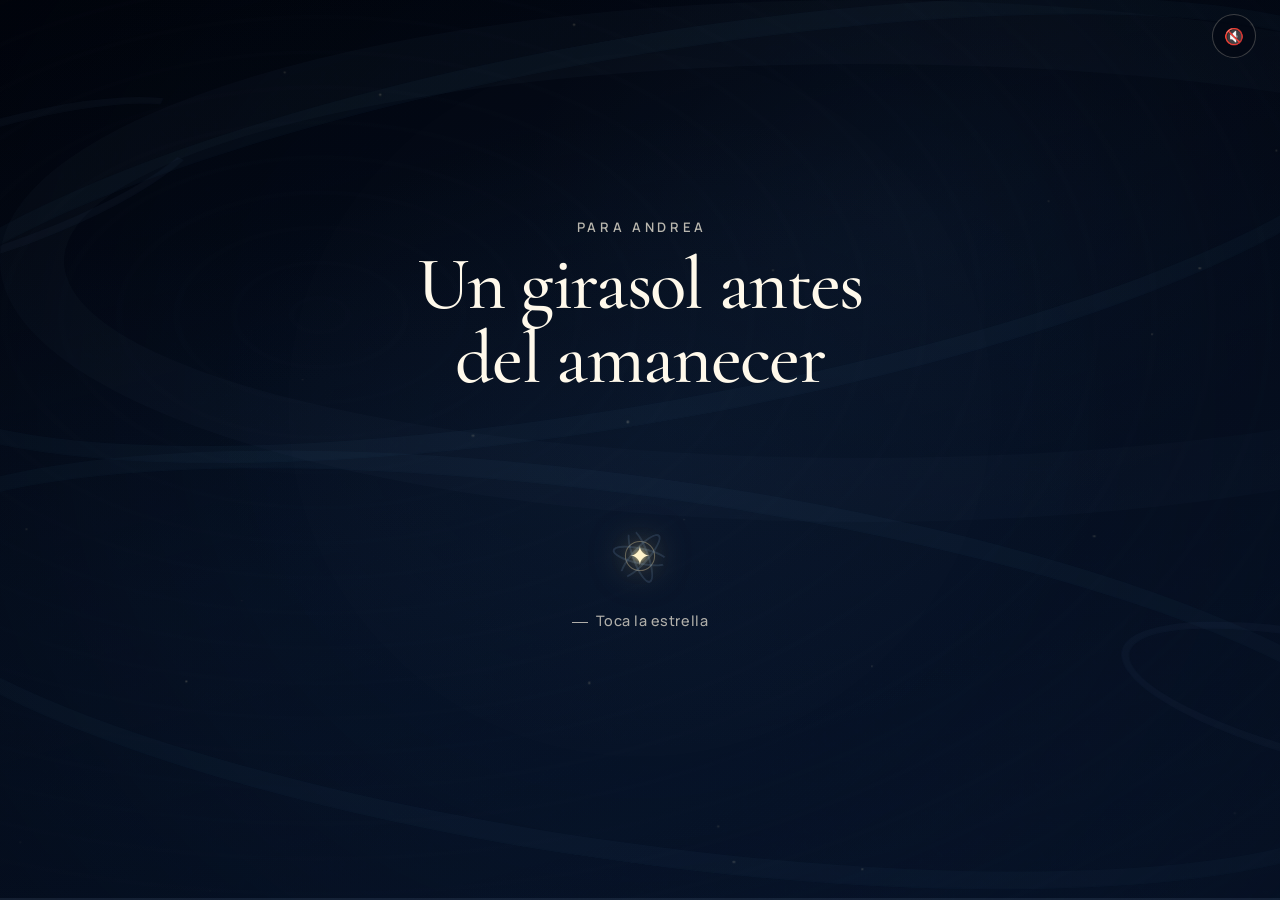
==== commit 9f9b9667: "new" ====
--- a/index.html
+++ b/index.html
@@ -3,10 +3,9 @@
 <head>
   <meta charset="utf-8">
   <meta name="viewport" content="width=device-width, initial-scale=1, viewport-fit=cover">
-  <meta name="theme-color" content="#050914">
-  <meta name="description" content="Un girasol antes del amanecer. Una pequeña historia interactiva para Andrea.">
+  <meta name="theme-color" content="#02050d">
+  <meta name="description" content="Un girasol antes del amanecer: una experiencia interactiva para Andrea.">
   <title>Un girasol antes del amanecer</title>
-
   <link rel="preconnect" href="https://fonts.googleapis.com">
   <link rel="preconnect" href="https://fonts.gstatic.com" crossorigin>
   <link href="https://fonts.googleapis.com/css2?family=Cormorant+Garamond:wght@400;500;600&family=Manrope:wght@300;400;500;600&display=swap" rel="stylesheet">
@@ -14,339 +13,128 @@
   <script src="js/app.js" defer></script>
 </head>
 <body>
-  <noscript>
-    <div class="noscript-message">Esta pequeña historia necesita JavaScript para poder abrir sus estrellas.</div>
-  </noscript>
-
-  <div class="experience" id="experience" data-time-of-day="night">
-    <div class="ambient" aria-hidden="true">
+  <noscript><div class="noscript-message">Esta historia necesita JavaScript para encender sus estrellas.</div></noscript>
+  <div class="experience" id="experience" data-act="night" data-time-of-day="night">
+    <div class="ambient" id="ambient" aria-hidden="true">
       <div class="ambient__wash"></div>
       <div class="ambient__swirl ambient__swirl--one"></div>
       <div class="ambient__swirl ambient__swirl--two"></div>
+      <div class="ambient__brushes" id="ambient-brushes"></div>
       <div class="ambient__stars" id="ambient-stars"></div>
       <div class="ambient__grain"></div>
     </div>
-
-    <div class="progress-track" aria-hidden="true">
-      <div class="progress-track__fill" id="story-progress"></div>
-    </div>
-
-    <button class="audio-control" id="audio-control" type="button" aria-label="Activar música" aria-pressed="false">
-      <span class="audio-control__icon" aria-hidden="true">♪</span>
-      <span class="sr-only audio-control__label">Activar música</span>
-    </button>
-    <audio id="background-music" loop preload="none">
-      <source src="assets/audio/background-music.mp3" type="audio/mpeg">
-    </audio>
+    <div class="progress-track progress-line story-progress" aria-hidden="true"><div class="progress-track__fill story-progress__value" id="story-progress"></div></div>
+    <button class="audio-control audio-toggle icon-button" id="audio-control" type="button" aria-label="Activar música" aria-pressed="false" aria-controls="background-music"><span class="audio-control__icon" aria-hidden="true">🔇</span><span class="sr-only audio-control__label">Activar música</span></button>
+    <audio id="background-music" data-audio-role="score" loop preload="none"><source src="assets/audio/yellow.mp3" type="audio/mpeg"></audio>
 
     <main class="scenes" id="scenes">
-      <section class="scene scene--intro is-active" id="scene-intro" data-scene="intro" aria-hidden="false">
-        <div class="scene__art intro-art" aria-hidden="true">
-          <span class="paint-arc paint-arc--one"></span>
-          <span class="paint-arc paint-arc--two"></span>
-        </div>
+      <!-- ACTO I · LA NOCHE -->
+      <section class="scene scene--intro is-active" id="scene-intro" data-scene="intro" data-act="night" aria-labelledby="scene-title-intro" aria-hidden="false">
+        <div class="scene__art intro-art painted-sky" aria-hidden="true"><span class="paint-arc paint-arc--one"></span><span class="paint-arc paint-arc--two"></span></div>
         <div class="scene__content scene__content--center intro-content">
-          <button class="story-star intro-star" id="intro-star" type="button" aria-label="Tocar la estrella" disabled>
-            <span class="story-star__core" aria-hidden="true">✦</span>
-            <span class="story-star__ring" aria-hidden="true"></span>
-            <span class="story-star__stroke story-star__stroke--one" aria-hidden="true"></span>
-            <span class="story-star__stroke story-star__stroke--two" aria-hidden="true"></span>
-            <span class="story-star__stroke story-star__stroke--three" aria-hidden="true"></span>
-          </button>
-
-          <div class="intro-copy intro-copy--before" id="intro-before">
-            <p class="eyebrow reveal-copy" data-enter-delay="1500">ANDREA</p>
-            <h1 class="scene-title scene-title--quiet reveal-copy" data-enter-delay="3500">Creo que este año tenemos<br>un pequeño problema…</h1>
-            <p class="interaction-hint reveal-copy" data-enter-delay="6000" data-enable-target="intro-star">Toca la estrella</p>
-          </div>
-
-          <div class="intro-copy intro-copy--after" id="intro-after" aria-live="polite">
-            <p class="story-line">El 21 no voy a estar contigo.</p>
-            <p class="story-line">No me gustaba mucho la idea de dejar que una fecha decidiera cuándo podía darte algo bonito.</p>
-            <p class="story-line">Así que hice algo…</p>
-            <button class="text-button next-button" id="begin-night" type="button" disabled>Comenzar la noche <span aria-hidden="true">✦</span></button>
+          <div class="intro-copy intro-copy--before" id="intro-before"><p class="eyebrow">Para Andrea</p><h1 class="scene__title display-title" id="scene-title-intro" tabindex="-1">Un girasol antes del amanecer</h1></div>
+          <div class="narrative-stage narrative" id="intro-stage" data-sequence="intro">
+            <div class="narrative-stage__copy" id="intro-after" data-sequence-output aria-live="polite" aria-atomic="true"></div>
+            <button class="story-star intro-star" id="intro-star" type="button" aria-label="Tocar la primera estrella" disabled><span class="story-star__core" aria-hidden="true">✦</span><span class="story-star__ring" aria-hidden="true"></span><span class="story-star__stroke story-star__stroke--one" aria-hidden="true"></span><span class="story-star__stroke story-star__stroke--two" aria-hidden="true"></span><span class="story-star__stroke story-star__stroke--three" aria-hidden="true"></span></button>
+            <p class="interaction-copy" data-interaction-hint>Toca la estrella</p>
+            <button class="scene-button text-button next-button" id="begin-night" type="button" data-action="next" aria-hidden="true" disabled>Comenzar la noche</button>
           </div>
         </div>
       </section>
 
-      <section class="scene scene--night" id="scene-night" data-scene="night" aria-hidden="true" inert>
-        <div class="scene__art night-sky" aria-hidden="true">
-          <span class="oil-star oil-star--1"></span>
-          <span class="oil-star oil-star--2"></span>
-          <span class="oil-star oil-star--3"></span>
-          <span class="oil-star oil-star--4"></span>
-          <div class="night-sky__new-stars" id="night-new-stars"></div>
-        </div>
-        <div class="scene__content scene__content--center night-content">
-          <div class="story-copy story-copy--narrow">
-            <h2 class="scene-title reveal-copy" data-enter-delay="400">Todo empieza de noche.</h2>
-            <p class="story-line reveal-copy" data-enter-delay="2700">Cuando todavía no sabemos exactamente cómo va a verse el amanecer…</p>
-            <p class="story-line reveal-copy" data-enter-delay="5700">pero aun así decidimos quedarnos un poquito más.</p>
-            <p class="interaction-hint reveal-copy" data-enter-delay="8300" data-enable-target="special-star">Hay una que está brillando distinto.</p>
-          </div>
-          <button class="story-star special-star" id="special-star" type="button" aria-label="Tocar la estrella que brilla distinto" disabled>
-            <span class="story-star__core" aria-hidden="true">✦</span>
-            <span class="story-star__ring" aria-hidden="true"></span>
-          </button>
+      <section class="scene scene--night" id="scene-night" data-scene="night" data-act="night" aria-labelledby="scene-title-night" aria-hidden="true" inert>
+        <div class="scene__art night-sky painted-sky" aria-hidden="true"><span class="oil-star oil-star--1"></span><span class="oil-star oil-star--2"></span><span class="oil-star oil-star--3"></span><span class="oil-star oil-star--4"></span><div class="night-sky__new-stars star-field" id="night-new-stars"></div></div>
+        <div class="scene__content scene__content--center night-content"><p class="eyebrow">Acto I</p><h2 class="scene__title" id="scene-title-night" tabindex="-1">La noche</h2>
+          <div class="narrative-stage narrative" id="night-stage" data-sequence="night"><div class="narrative-stage__copy" data-sequence-output aria-live="polite" aria-atomic="true"></div><button class="story-star special-star" id="special-star" type="button" aria-label="Tocar la estrella que todavía permanece" disabled><span class="story-star__core" aria-hidden="true">✦</span><span class="story-star__ring" aria-hidden="true"></span></button><p class="interaction-copy" data-interaction-hint>Hay una estrella que todavía permanece.</p><button class="scene-button text-button next-button" id="night-next" type="button" data-action="next" aria-hidden="true" disabled>Seguir su luz</button></div>
         </div>
       </section>
 
-      <section class="scene scene--constellation" id="scene-constellation" data-scene="constellation" aria-hidden="true" inert>
-        <div class="scene__content scene__content--wide constellation-content">
-          <p class="story-line constellation-intro reveal-copy" data-enter-delay="350">A veces los momentos bonitos empiezan siendo cosas muy pequeñas.</p>
-
-          <div class="constellation" id="constellation" aria-label="Cinco estrellas por encender">
-            <svg class="constellation__lines" viewBox="0 0 100 100" preserveAspectRatio="none" aria-hidden="true">
-              <path d="M16 30 L38 64 L55 27 L72 66 L87 37" pathLength="1"></path>
-            </svg>
-            <button class="constellation-star" style="--x:16%;--y:30%;--i:0" type="button" data-word="una conversación" aria-label="Encender la primera estrella"><span aria-hidden="true">✦</span><small>una conversación</small></button>
-            <button class="constellation-star" style="--x:38%;--y:64%;--i:1" type="button" data-word="una risa" aria-label="Encender la segunda estrella"><span aria-hidden="true">✦</span><small>una risa</small></button>
-            <button class="constellation-star" style="--x:55%;--y:27%;--i:2" type="button" data-word="un detalle" aria-label="Encender la tercera estrella"><span aria-hidden="true">✦</span><small>un detalle</small></button>
-            <button class="constellation-star" style="--x:72%;--y:66%;--i:3" type="button" data-word="una mirada" aria-label="Encender la cuarta estrella"><span aria-hidden="true">✦</span><small>una mirada</small></button>
-            <button class="constellation-star" style="--x:87%;--y:37%;--i:4" type="button" data-word="un momento inesperado" aria-label="Encender la quinta estrella"><span aria-hidden="true">✦</span><small>un momento inesperado</small></button>
-            <button class="easter-star" id="easter-star" type="button" aria-label="Una estrella diminuta"><span aria-hidden="true">·</span></button>
-          </div>
-
-          <div class="constellation-result" id="constellation-result" aria-live="polite">
-            <p>Y sin darnos cuenta…</p>
-            <p class="special-line">algo empieza a tomar forma.</p>
-          </div>
-          <button class="text-button next-button" id="constellation-next" type="button" disabled>Seguir la constelación</button>
-        </div>
-        <div class="easter-message" id="easter-message" role="status">P.D. Sí, probablemente me emocioné haciendo esto 😂</div>
-      </section>
-
-      <section class="scene scene--reveal" id="scene-reveal" data-scene="reveal" aria-hidden="true" inert>
-        <div class="scene__content reveal-content">
-          <p class="story-line story-line--top reveal-copy" data-enter-delay="300">Hay cosas que solo se ven cuando uno se toma el tiempo de mirar bien.</p>
-          <div class="reveal-frame" id="reveal-frame">
-            <div class="reveal-painting" aria-hidden="true">
-              <img class="optional-art" data-optional-image="foto1" alt="">
-              <span class="reveal-painting__sky"></span>
-              <span class="reveal-painting__hill reveal-painting__hill--back"></span>
-              <span class="reveal-painting__hill reveal-painting__hill--front"></span>
-              <span class="reveal-painting__light"></span>
-              <span class="reveal-painting__flower reveal-painting__flower--one"></span>
-              <span class="reveal-painting__flower reveal-painting__flower--two"></span>
+      <section class="scene scene--constellation" id="scene-constellation" data-scene="constellation" data-act="night" aria-labelledby="scene-title-constellation" aria-hidden="true" inert>
+        <div class="scene__art painted-sky" aria-hidden="true"></div>
+        <div class="scene__content scene__content--wide constellation-content"><p class="eyebrow">Lo que parecía pequeño</p><h2 class="scene__title scene__title--small" id="scene-title-constellation" tabindex="-1">Recuerdos pequeños</h2>
+          <div class="narrative-stage narrative" id="constellation-stage" data-sequence="constellation">
+            <div class="narrative-stage__copy constellation-result" id="constellation-result" data-sequence-output aria-live="polite" aria-atomic="true"></div>
+            <div class="constellation" id="constellation" role="group" aria-label="Cinco recuerdos por encender"><svg class="constellation__lines" viewBox="0 0 100 100" preserveAspectRatio="none" aria-hidden="true"><path d="M16 30 L38 64 L55 27 L72 66 L87 37" pathLength="1"></path></svg>
+              <button class="star interactive-star constellation-star" style="--x:16%;--y:30%;--i:0" type="button" data-memory="una llamada sin mirar el reloj" data-word="una llamada sin mirar el reloj" aria-label="Encender el recuerdo: una llamada sin mirar el reloj"><span class="star__word star-label">una llamada sin mirar el reloj</span></button>
+              <button class="star interactive-star constellation-star" style="--x:38%;--y:64%;--i:1" type="button" data-memory="buenas noches, mi amor" data-word="buenas noches, mi amor" aria-label="Encender el recuerdo: buenas noches, mi amor"><span class="star__word star-label">buenas noches, mi amor</span></button>
+              <button class="star interactive-star constellation-star" style="--x:55%;--y:27%;--i:2" type="button" data-memory="Dios te bendiga" data-word="Dios te bendiga" aria-label="Encender el recuerdo: Dios te bendiga"><span class="star__word star-label">Dios te bendiga</span></button>
+              <button class="star interactive-star constellation-star" style="--x:72%;--y:66%;--i:3" type="button" data-memory="te quiero mucho" data-word="te quiero mucho" aria-label="Encender el recuerdo: te quiero mucho"><span class="star__word star-label">te quiero mucho</span></button>
+              <button class="star interactive-star constellation-star" style="--x:87%;--y:37%;--i:4" type="button" data-memory="sentirnos cerca" data-word="sentirnos cerca" aria-label="Encender el recuerdo: sentirnos cerca"><span class="star__word star-label">sentirnos cerca</span></button>
             </div>
-            <canvas class="fog-canvas" id="fog-canvas" aria-label="Cristal empañado. Arrastra el dedo para descubrir la imagen."></canvas>
-            <div class="reveal-meter" aria-hidden="true"><span id="reveal-meter-fill"></span></div>
-          </div>
-          <p class="interaction-hint reveal-copy" data-enter-delay="2500">Desliza sobre la niebla</p>
-          <button class="hold-button hold-button--reveal" id="reveal-hold" type="button" aria-label="Mantener presionado para revelar la imagen">
-            <span class="hold-button__ring" aria-hidden="true"></span>
-            <span>Mantén para revelar</span>
-          </button>
-          <div class="reveal-result" id="reveal-result" aria-live="polite">
-            <p>Y últimamente…</p>
-            <p class="special-line">me gusta mucho lo que estoy descubriendo de ti.</p>
-          </div>
-          <button class="text-button next-button" id="reveal-next" type="button" disabled>Mirar un poco más</button>
-        </div>
-      </section>
-
-      <section class="scene scene--painting" id="scene-painting" data-scene="painting" aria-hidden="true" inert>
-        <div class="scene__content painting-content">
-          <div class="painting-copy">
-            <p class="story-line reveal-copy" data-enter-delay="250">No creo que las historias bonitas aparezcan terminadas.</p>
-            <p class="special-line reveal-copy" data-enter-delay="2400">Se van pintando.</p>
-            <p class="brush-words reveal-copy" data-enter-delay="4300"><span>Un detalle.</span><span>Un momento.</span><span>Una conversación a la vez.</span></p>
-          </div>
-
-          <div class="unfinished-painting" id="unfinished-painting" aria-label="Un paisaje por terminar">
-            <img class="optional-art" data-optional-image="foto2" alt="">
-            <span class="painting-layer painting-layer--sky" data-piece-layer="sky"></span>
-            <span class="painting-layer painting-layer--ridge" data-piece-layer="ridge"></span>
-            <span class="painting-layer painting-layer--path" data-piece-layer="path"></span>
-            <span class="painting-layer painting-layer--home" data-piece-layer="home"><i></i></span>
-            <button class="paint-point" style="--x:25%;--y:28%;--i:0" type="button" data-paint-piece="sky" aria-label="Añadir una pincelada al cielo"><span aria-hidden="true">1</span></button>
-            <button class="paint-point" style="--x:72%;--y:43%;--i:1" type="button" data-paint-piece="ridge" aria-label="Añadir una pincelada a la montaña"><span aria-hidden="true">2</span></button>
-            <button class="paint-point" style="--x:43%;--y:73%;--i:2" type="button" data-paint-piece="path" aria-label="Añadir una pincelada al sendero"><span aria-hidden="true">3</span></button>
-            <button class="paint-point" style="--x:78%;--y:68%;--i:3" type="button" data-paint-piece="home" aria-label="Añadir una pincelada de luz"><span aria-hidden="true">4</span></button>
-            <span class="paint-spark" id="paint-spark" aria-hidden="true"></span>
-          </div>
-          <p class="interaction-hint reveal-copy" data-enter-delay="6600">Toca los cuatro puntos del lienzo</p>
-          <div class="painting-result" id="painting-result" aria-live="polite">
-            <p>No sé exactamente cómo terminará nuestro cuadro…</p>
-            <p class="special-line">pero me gusta seguir pintándolo contigo.</p>
-          </div>
-          <button class="text-button next-button" id="painting-next" type="button" disabled>Dejar secar la pintura</button>
-        </div>
-      </section>
-
-      <section class="scene scene--sunflower" id="scene-sunflower" data-scene="sunflower" aria-hidden="true" inert>
-        <div class="scene__content sunflower-content">
-          <p class="story-line sunflower-intro reveal-copy" data-enter-delay="300">Y en medio de todo esto hay cosas tuyas que me gustan más de lo que probablemente te digo.</p>
-          <div class="sunflower-bloom" id="sunflower-bloom">
-            <div class="sunflower-bloom__stem" aria-hidden="true"></div>
-            <div class="sunflower-bloom__leaf" aria-hidden="true"></div>
-            <div class="sunflower-bloom__head">
-              <div class="petals" aria-hidden="true">
-                <i style="--i:0"></i><i style="--i:1"></i><i style="--i:2"></i><i style="--i:3"></i>
-                <i style="--i:4"></i><i style="--i:5"></i><i style="--i:6"></i><i style="--i:7"></i>
-                <i style="--i:8"></i><i style="--i:9"></i><i style="--i:10"></i><i style="--i:11"></i>
-              </div>
-              <button class="sunflower-center" id="sunflower-center" type="button" aria-label="Tocar el centro para abrir el girasol"><span aria-hidden="true"></span></button>
-            </div>
-            <div class="petal-thoughts" aria-live="polite">
-              <span style="--i:0">Tu forma de ser</span>
-              <span style="--i:1">Tu manera de sonreír</span>
-              <span style="--i:2">Tu carácter</span>
-              <span style="--i:3">Tus ocurrencias</span>
-              <span style="--i:4">Tu forma de hacer especiales ciertos momentos</span>
-            </div>
-          </div>
-          <p class="interaction-hint reveal-copy" data-enter-delay="2900">Toca el centro</p>
-          <div class="sunflower-result" id="sunflower-result" aria-live="polite">
-            <p>No necesitas ser perfecta para ser especial.</p>
-            <p class="special-line">Me basta con que seas tú.</p>
-          </div>
-          <button class="text-button next-button" id="sunflower-next" type="button" disabled>Quedarnos un momento</button>
-        </div>
-      </section>
-
-      <section class="scene scene--pause" id="scene-pause" data-scene="pause" aria-hidden="true" inert>
-        <div class="scene__art pause-sky" aria-hidden="true"><span class="breathing-light"></span></div>
-        <div class="scene__content scene__content--center pause-content">
-          <div class="pause-copy" id="pause-copy">
-            <p class="scene-title scene-title--small reveal-copy" data-enter-delay="300">Antes de seguir…</p>
-            <p class="story-line reveal-copy" data-enter-delay="3000">solo quería dejarte aquí un momento.</p>
-            <p class="story-line reveal-copy" data-enter-delay="5500">No tienes que hacer nada.</p>
-            <p class="special-line reveal-copy" data-enter-delay="7000">Solo quédate.</p>
-          </div>
-          <div class="memory" id="memory">
-            <p>Hay recuerdos que no necesitan explicación.</p>
-            <figure class="memory-photo">
-              <!-- FOTO ESPECIAL ANDREA -->
-              <div class="memory-photo__fallback" aria-hidden="true"><span></span><i></i></div>
-              <img data-optional-image="special" alt="Un recuerdo especial de Andrea y Joseph">
-              <figcaption>un momento para guardar</figcaption>
-            </figure>
-            <button class="text-button next-button" id="pause-next" type="button">Seguir cuando quieras</button>
-          </div>
-          <button class="pause-skip" id="pause-skip" type="button">Continuar sin esperar</button>
-        </div>
-      </section>
-
-      <section class="scene scene--dawn" id="scene-dawn" data-scene="dawn" aria-hidden="true" inert>
-        <div class="scene__art dawn-sky" aria-hidden="true">
-          <span class="dawn-sky__night"></span>
-          <span class="dawn-sky__violet"></span>
-          <span class="dawn-sky__gold"></span>
-          <span class="dawn-horizon"></span>
-        </div>
-        <div class="scene__content scene__content--center dawn-content">
-          <div class="dawn-copy">
-            <p class="scene-title scene-title--small reveal-copy" data-enter-delay="300">Y entonces…</p>
-            <p class="story-line reveal-copy" data-enter-delay="2300">sin hacer demasiado ruido…</p>
-            <p class="special-line reveal-copy" data-enter-delay="4400">empieza a cambiar el cielo.</p>
-          </div>
-          <div class="dawn-control">
-            <button class="dawn-sun" id="dawn-sun" type="button" aria-label="Mantener presionado para hacer amanecer" disabled>
-              <span class="dawn-sun__disc" aria-hidden="true"></span>
-              <span class="dawn-sun__ring" aria-hidden="true"></span>
-            </button>
-            <p class="interaction-hint reveal-copy" data-enter-delay="6300" data-enable-target="dawn-sun">Mantén presionado el horizonte</p>
-            <div class="dawn-meter" role="progressbar" aria-label="Progreso del amanecer" aria-valuemin="0" aria-valuemax="100" aria-valuenow="0"><span></span></div>
-            <button class="quiet-button reveal-copy" data-enter-delay="7600" id="dawn-accessible" type="button">Dejar amanecer</button>
-          </div>
-          <div class="dawn-result" id="dawn-result" aria-live="polite">
-            <p>Ya casi llega el amarillo.</p>
-            <button class="text-button next-button" id="dawn-next" type="button" disabled>Seguir la luz</button>
+            <p class="interaction-copy" data-interaction-hint>Enciende los cinco recuerdos.</p><button class="scene-button text-button next-button" id="constellation-next" type="button" data-action="next" aria-hidden="true" disabled>Seguir la constelación</button>
           </div>
         </div>
       </section>
 
-      <section class="scene scene--growth" id="scene-growth" data-scene="growth" aria-hidden="true" inert>
-        <div class="scene__art growth-glow" aria-hidden="true"></div>
-        <div class="scene__content scene__content--center growth-content">
-          <p class="story-line growth-intro reveal-copy" data-enter-delay="300">Supongo que ahora entiendes por qué quería traerte hasta aquí.</p>
-          <div class="growing-flower" id="growing-flower" aria-label="Un girasol creciendo">
-            <span class="growing-flower__ground" aria-hidden="true"></span>
-            <span class="growing-flower__stem" aria-hidden="true"></span>
-            <span class="growing-flower__leaf growing-flower__leaf--left" aria-hidden="true"></span>
-            <span class="growing-flower__leaf growing-flower__leaf--right" aria-hidden="true"></span>
-            <span class="growing-flower__head" aria-hidden="true">
-              <span class="growing-flower__petals"></span>
-              <span class="growing-flower__center"></span>
-            </span>
+      <section class="scene scene--reveal" id="scene-reveal" data-scene="reveal" data-act="night" aria-labelledby="scene-title-reveal" aria-hidden="true" inert>
+        <div class="scene__content scene__content--center reveal-content"><h2 class="scene__title scene__title--small" id="scene-title-reveal" tabindex="-1">Lo que todavía permanece</h2>
+          <div class="narrative-stage narrative" id="reveal-stage" data-sequence="reveal"><div class="narrative-stage__copy reveal-result" id="reveal-result" data-sequence-output aria-live="polite" aria-atomic="true"></div>
+            <div class="reveal-frame" id="reveal-frame"><div class="reveal-painting" aria-hidden="true"><img class="optional-art" data-optional-image="foto1" alt=""><span class="reveal-painting__sky"></span><span class="reveal-painting__hill reveal-painting__hill--back"></span><span class="reveal-painting__hill reveal-painting__hill--front"></span><span class="reveal-painting__light"></span><span class="reveal-painting__flower reveal-painting__flower--one"></span><span class="reveal-painting__flower reveal-painting__flower--two"></span></div><canvas class="fog-canvas" id="fog-canvas" width="1200" height="800" role="img" aria-label="Cristal empañado; desliza para descubrir lo que hay detrás" aria-describedby="reveal-instructions"></canvas><div class="reveal-meter" role="progressbar" aria-label="Progreso al limpiar el cristal" aria-valuemin="0" aria-valuemax="100" aria-valuenow="0"><span id="reveal-meter-fill"></span></div></div>
+            <p class="interaction-copy" id="reveal-instructions">Desliza sobre la niebla.</p><button class="hold-button hold-button--reveal" id="reveal-hold" type="button" aria-label="Mantener presionado para limpiar el cristal"><span class="hold-button__ring" aria-hidden="true"></span><span>Mantén para revelar</span></button><button class="scene-button text-button next-button" id="reveal-next" type="button" data-action="next" aria-hidden="true" disabled>Mirar más de cerca</button>
           </div>
-          <div class="growth-copy">
-            <p class="story-line reveal-copy" data-enter-delay="5200">El amarillo estaba desde el principio.</p>
-            <p class="special-line reveal-copy" data-enter-delay="7600">Solo necesitaba tiempo para aparecer.</p>
-          </div>
-          <button class="text-button next-button reveal-copy" data-enter-delay="9800" data-enable-target="growth-next" id="growth-next" type="button" disabled>Caminar hacia las flores</button>
         </div>
       </section>
 
-      <section class="scene scene--field" id="scene-field" data-scene="field" aria-hidden="true" inert>
-        <div class="scene__art field-sky" aria-hidden="true"><span></span></div>
-        <div class="flower-field" aria-hidden="true">
-          <i class="field-flower" style="--x:6%;--s:.67;--d:.5s"></i>
-          <i class="field-flower" style="--x:17%;--s:.85;--d:1.1s"></i>
-          <i class="field-flower" style="--x:29%;--s:.7;--d:.2s"></i>
-          <i class="field-flower" style="--x:40%;--s:1.05;--d:1.5s"></i>
-          <i class="field-flower" style="--x:52%;--s:.78;--d:.8s"></i>
-          <i class="field-flower" style="--x:63%;--s:1;--d:0s"></i>
-          <i class="field-flower" style="--x:74%;--s:.66;--d:1.3s"></i>
-          <i class="field-flower" style="--x:84%;--s:.9;--d:.4s"></i>
-          <i class="field-flower" style="--x:94%;--s:.72;--d:1.8s"></i>
-        </div>
-        <div class="scene__content scene__content--center field-content">
-          <div class="field-copy">
-            <p class="story-line reveal-copy" data-enter-delay="400">El 21 es el Día de las Flores Amarillas.</p>
-            <p class="story-line reveal-copy" data-enter-delay="3200">Pero este año las tuyas llegaron antes.</p>
-            <p class="story-line reveal-copy" data-enter-delay="6100">Porque hay cosas bonitas…</p>
-            <p class="field-revelation reveal-copy" data-enter-delay="8500">que no deberían esperar una fecha.</p>
+      <section class="scene scene--painting" id="scene-painting" data-scene="painting" data-act="night" aria-labelledby="scene-title-painting" aria-hidden="true" inert>
+        <div class="scene__content scene__content--center painting-content"><h2 class="scene__title scene__title--small" id="scene-title-painting" tabindex="-1">Aprender a quererte mejor</h2>
+          <div class="narrative-stage narrative" id="painting-stage" data-sequence="painting"><div class="narrative-stage__copy painting-result" id="painting-result" data-sequence-output aria-live="polite" aria-atomic="true"></div>
+            <div class="unfinished-painting" id="unfinished-painting" role="group" aria-label="Lienzo con cuatro pinceladas por completar"><img class="optional-art" data-optional-image="foto2" alt=""><span class="painting-layer painting-layer--sky" data-piece-layer="sky" aria-hidden="true"></span><span class="painting-layer painting-layer--ridge" data-piece-layer="ridge" aria-hidden="true"></span><span class="painting-layer painting-layer--path" data-piece-layer="path" aria-hidden="true"></span><span class="painting-layer painting-layer--home" data-piece-layer="home" aria-hidden="true"><i></i></span>
+              <button class="paint-point" style="--x:25%;--y:28%;--i:0" type="button" data-paint-piece="sky" data-principle="ESCUCHAR" aria-label="Añadir la pincelada: escuchar"><span aria-hidden="true">1</span><span class="paint-point__word">ESCUCHAR</span></button>
+              <button class="paint-point" style="--x:72%;--y:43%;--i:1" type="button" data-paint-piece="ridge" data-principle="ESTAR" aria-label="Añadir la pincelada: estar"><span aria-hidden="true">2</span><span class="paint-point__word">ESTAR</span></button>
+              <button class="paint-point" style="--x:43%;--y:73%;--i:2" type="button" data-paint-piece="path" data-principle="CUIDAR" aria-label="Añadir la pincelada: cuidar"><span aria-hidden="true">3</span><span class="paint-point__word">CUIDAR</span></button>
+              <button class="paint-point" style="--x:78%;--y:68%;--i:3" type="button" data-paint-piece="home" data-principle="DEMOSTRAR" aria-label="Añadir la pincelada: demostrar"><span aria-hidden="true">4</span><span class="paint-point__word">DEMOSTRAR</span></button><span class="paint-spark" id="paint-spark" aria-hidden="true"></span>
+            </div>
+            <p class="interaction-copy" data-interaction-hint>Toca los cuatro puntos del lienzo.</p><button class="scene-button text-button next-button" id="painting-next" type="button" data-action="next" aria-hidden="true" disabled>Dejar secar la pintura</button>
           </div>
-          <button class="text-button next-button reveal-copy" data-enter-delay="10800" data-enable-target="field-next" id="field-next" type="button" disabled>Hay algo más</button>
         </div>
       </section>
 
-      <section class="scene scene--letter" id="scene-letter" data-scene="letter" aria-hidden="true" inert>
-        <div class="scene__art letter-light" aria-hidden="true"></div>
-        <div class="scene__content scene__content--center letter-content">
-          <article class="letter-sheet" aria-labelledby="letter-heading">
-            <div class="letter-sheet__grain" aria-hidden="true"></div>
-            <h2 id="letter-heading">Andrea,</h2>
-            <div class="letter-sheet__body" aria-live="polite" aria-atomic="true">
-              <p id="letter-text"></p>
-            </div>
-            <div class="letter-sheet__mark" id="letter-mark" aria-hidden="true"></div>
-            <p class="letter-sheet__signature" id="letter-signature">— Joseph</p>
-          </article>
-          <p class="letter-hint" id="letter-hint">Una línea a la vez.</p>
-          <button class="text-button letter-button" id="letter-next-line" type="button">Seguir leyendo</button>
-          <button class="text-button next-button" id="letter-finish" type="button" disabled>Guardar esta carta</button>
+      <!-- ACTO II · LA VERDAD -->
+      <section class="scene scene--truth" id="scene-truth" data-scene="truth" data-act="truth" data-tone="silence" aria-labelledby="scene-title-truth" aria-hidden="true" inert>
+        <div class="scene__backdrop truth-void" aria-hidden="true"></div><div class="scene__content scene__content--center truth-content"><p class="eyebrow">Acto II</p><h2 class="scene__title scene__title--small" id="scene-title-truth" tabindex="-1">La verdad</h2><div class="narrative-stage narrative truth-stage" id="truth-stage" data-sequence="truth"><div class="narrative-stage__copy truth-copy" data-sequence-output aria-live="polite" aria-atomic="true"></div><button class="scene-button text-button next-button" id="truth-next" type="button" data-action="next" aria-hidden="true" disabled>Seguir, sin adornos</button></div></div>
+      </section>
+
+      <section class="scene scene--love" id="scene-love" data-scene="love" data-act="truth" data-tone="silence" aria-labelledby="scene-title-love" aria-hidden="true" inert>
+        <div class="scene__backdrop love-void" aria-hidden="true"><span class="love-warmth"></span></div><div class="scene__content scene__content--center love-content">
+          <h2 class="love-word" id="scene-title-love" tabindex="-1" aria-label="Amor"><span aria-hidden="true">A</span><span aria-hidden="true">M</span><span aria-hidden="true">O</span><span aria-hidden="true">R</span></h2>
+          <div class="love-echoes" aria-hidden="true"><span style="--i:0;--x:12%;--y:20%">¿Llegaste bien?</span><span style="--i:1;--x:76%;--y:16%">Buenas noches.</span><span style="--i:2;--x:7%;--y:44%">Dios te bendiga.</span><span style="--i:3;--x:70%;--y:39%">Llámame cuando puedas.</span><span style="--i:4;--x:15%;--y:70%">Descansa.</span><span style="--i:5;--x:77%;--y:66%">Te quiero.</span><span style="--i:6;--x:29%;--y:86%">¿Cómo te fue hoy?</span><span style="--i:7;--x:63%;--y:88%">Avísame cuando llegues.</span></div>
+          <div class="narrative-stage narrative love-stage" id="love-stage" data-sequence="love"><div class="narrative-stage__copy" data-sequence-output aria-live="polite" aria-atomic="true"></div><button class="scene-button text-button next-button" id="love-next" type="button" data-action="next" aria-hidden="true" disabled>Lo que esa palabra puede ser</button></div>
         </div>
       </section>
 
-      <section class="scene scene--final" id="scene-final" data-scene="final" aria-hidden="true" inert>
-        <div class="scene__art final-sky" aria-hidden="true">
-          <span class="final-sun"></span>
-          <div class="final-particles" id="final-particles"></div>
-        </div>
-        <div class="flower-field flower-field--final" aria-hidden="true">
-          <i class="field-flower" style="--x:4%;--s:.8;--d:.1s"></i>
-          <i class="field-flower" style="--x:14%;--s:1.05;--d:.8s"></i>
-          <i class="field-flower" style="--x:26%;--s:.72;--d:1.4s"></i>
-          <i class="field-flower" style="--x:37%;--s:.94;--d:.4s"></i>
-          <i class="field-flower" style="--x:49%;--s:1.12;--d:1s"></i>
-          <i class="field-flower" style="--x:61%;--s:.75;--d:.6s"></i>
-          <i class="field-flower" style="--x:72%;--s:1;--d:1.6s"></i>
-          <i class="field-flower" style="--x:84%;--s:.82;--d:.2s"></i>
-          <i class="field-flower" style="--x:95%;--s:1.04;--d:1.1s"></i>
-        </div>
-        <div class="scene__content scene__content--center final-content">
-          <p class="final-kicker reveal-copy" data-enter-delay="500">Un girasol antes del amanecer <span aria-hidden="true">🌻</span></p>
-          <h2 class="final-title reveal-copy" data-enter-delay="3000">Para Andrea.</h2>
-          <p class="final-line reveal-copy" data-enter-delay="5600">Gracias por seguir pintando conmigo.</p>
-          <button class="text-button replay-button reveal-copy" data-enter-delay="8000" data-enable-target="replay-story" id="replay-story" type="button" disabled>Volver a mirar el cielo</button>
+      <section class="scene scene--better" id="scene-better" data-scene="better" data-act="truth" aria-labelledby="scene-title-better" aria-hidden="true" inert><div class="scene__backdrop better-glow" aria-hidden="true"></div><div class="scene__content scene__content--center better-content"><h2 class="scene__title" id="scene-title-better" tabindex="-1">Algo mejor</h2><div class="narrative-stage narrative better-stage" id="better-stage" data-sequence="better"><div class="narrative-stage__copy" data-sequence-output aria-live="polite" aria-atomic="true"></div><button class="scene-button text-button next-button" id="better-next" type="button" data-action="next" aria-hidden="true" disabled>Acercarnos al horizonte</button></div></div></section>
+
+      <section class="scene scene--threshold" id="scene-threshold" data-scene="threshold" data-act="truth" data-tone="silence-to-light" aria-labelledby="scene-title-threshold" aria-hidden="true" inert>
+        <div class="scene__content scene__content--center threshold-content"><h2 class="scene__title scene__title--small" id="scene-title-threshold" tabindex="-1">La posibilidad del amanecer</h2>
+          <div class="narrative-stage narrative threshold-stage" id="threshold-stage" data-sequence="threshold"><div class="narrative-stage__copy" data-sequence-output aria-live="polite" aria-atomic="true"></div>
+            <div class="voice-note" id="voice-note" data-optional-audio-panel hidden><p class="voice-note__prompt">Hay algo que prefiero decirte yo.</p><div class="voice-note__actions"><button class="voice-button scene-button" id="voice-control" type="button" aria-label="Escuchar la nota de voz de Joseph" aria-pressed="false" aria-controls="voice-player"><span aria-hidden="true">▶</span><span data-voice-label>Escucharme</span></button><button class="quiet-button voice-skip" id="voice-skip" type="button" data-action="skip-voice">Seguir en silencio</button></div><p class="voice-note__status sr-only" id="voice-status" aria-live="polite"></p><audio id="voice-player" data-audio-role="voice" preload="metadata"><source src="assets/audio/joseph-voz.mp3" type="audio/mpeg"></audio></div>
+            <div class="awakening-stage" id="awakening-stage"><div class="awakening-layer awakening-layer--ripple" id="awakening-ripple" aria-hidden="true"></div><div class="awakening-layer awakening-layer--brushes" id="awakening-brushes" aria-hidden="true"><i style="--i:0" data-principle="ESCUCHAR"></i><i style="--i:1" data-principle="ESTAR"></i><i style="--i:2" data-principle="CUIDAR"></i><i style="--i:3" data-principle="DEMOSTRAR"></i></div><div class="awakening-layer awakening-layer--stars" id="awakening-stars" aria-hidden="true"><i style="--i:0;--x:16%;--y:30%" data-memory="una llamada sin mirar el reloj"></i><i style="--i:1;--x:38%;--y:64%" data-memory="buenas noches, mi amor"></i><i style="--i:2;--x:55%;--y:27%" data-memory="Dios te bendiga"></i><i style="--i:3;--x:72%;--y:66%" data-memory="te quiero mucho"></i><i style="--i:4;--x:87%;--y:37%" data-memory="sentirnos cerca"></i></div><div class="awakening-layer awakening-layer--horizon" id="awakening-horizon" aria-hidden="true"></div><div class="awakening-layer awakening-layer--particles" id="awakening-particles" aria-hidden="true"></div><button class="threshold-star interactive-star" id="threshold-star" type="button" aria-label="Tocar la estrella para comenzar el amanecer" aria-hidden="true" disabled><span class="threshold-star__glyph" aria-hidden="true">✦</span></button></div><p class="interaction-copy threshold-instruction" id="threshold-instruction" aria-hidden="true">Toca la estrella.</p>
+          </div>
         </div>
       </section>
+
+      <!-- ACTO III · EL AMANECER -->
+      <section class="scene scene--dawn" id="scene-dawn" data-scene="dawn" data-act="dawn" aria-labelledby="scene-title-dawn" aria-hidden="true" inert>
+        <div class="scene__art dawn-sky" aria-hidden="true"><span class="dawn-sky__night"></span><span class="dawn-sky__violet"></span><span class="dawn-sky__gold"></span><span class="dawn-horizon"></span>
+          <div class="returning-brushes" id="returning-brushes"><i class="returning-brush" style="--i:0;--x:10%;--y:65%" data-principle="ESCUCHAR"></i><i class="returning-brush" style="--i:1;--x:34%;--y:58%" data-principle="ESTAR"></i><i class="returning-brush" style="--i:2;--x:58%;--y:62%" data-principle="CUIDAR"></i><i class="returning-brush" style="--i:3;--x:78%;--y:54%" data-principle="DEMOSTRAR"></i></div>
+          <div class="returning-stars" id="returning-stars"><i class="returning-star" style="--i:0;--x:16%;--y:30%" data-memory="una llamada sin mirar el reloj"></i><i class="returning-star" style="--i:1;--x:38%;--y:64%" data-memory="buenas noches, mi amor"></i><i class="returning-star" style="--i:2;--x:55%;--y:27%" data-memory="Dios te bendiga"></i><i class="returning-star" style="--i:3;--x:72%;--y:66%" data-memory="te quiero mucho"></i><i class="returning-star" style="--i:4;--x:87%;--y:37%" data-memory="sentirnos cerca"></i></div>
+        </div>
+        <div class="scene__content scene__content--center dawn-content"><p class="eyebrow">Acto III</p><h2 class="scene__title" id="scene-title-dawn" tabindex="-1">El amanecer</h2><div class="narrative-stage narrative dawn-stage" id="dawn-stage" data-sequence="dawn"><div class="narrative-stage__copy dawn-result" id="dawn-result" data-sequence-output aria-live="polite" aria-atomic="true"></div><div class="dawn-control"><button class="dawn-sun hold-control" id="dawn-sun" type="button" aria-label="Mantener presionado para hacer amanecer" disabled><span class="dawn-sun__disc" aria-hidden="true"></span><span class="dawn-sun__ring" aria-hidden="true"></span></button><p class="interaction-copy" id="dawn-instruction">Mantén presionado el horizonte.</p><div class="dawn-meter" role="progressbar" aria-label="Progreso del amanecer" aria-valuemin="0" aria-valuemax="100" aria-valuenow="0"><span></span></div><button class="quiet-button dawn-fallback" id="dawn-accessible" type="button">Dejar amanecer</button></div><button class="scene-button text-button next-button" id="dawn-next" type="button" data-action="next" aria-hidden="true" disabled>Seguir la luz</button></div></div>
+      </section>
+
+      <section class="scene scene--growth" id="scene-growth" data-scene="growth" data-act="dawn" aria-labelledby="scene-title-growth" aria-hidden="true" inert><div class="scene__art growth-glow" aria-hidden="true"></div><div class="scene__content scene__content--center growth-content"><h2 class="scene__title scene__title--small" id="scene-title-growth" tabindex="-1">Una flor abre cuando está lista</h2><div class="narrative-stage narrative growth-stage" id="growth-stage" data-sequence="growth"><div class="narrative-stage__copy" data-sequence-output aria-live="polite" aria-atomic="true"></div><div class="growing-flower sunflower" id="growing-flower" role="img" aria-label="Un girasol creciendo, pétalo a pétalo"><span class="growing-flower__ground" aria-hidden="true"></span><span class="growing-flower__stem" aria-hidden="true"></span><span class="growing-flower__leaf growing-flower__leaf--left" aria-hidden="true"></span><span class="growing-flower__leaf growing-flower__leaf--right" aria-hidden="true"></span><span class="growing-flower__head" aria-hidden="true"><span class="growing-flower__petals"></span><span class="growing-flower__center"></span></span></div><button class="scene-button text-button next-button" id="growth-next" type="button" data-action="next" aria-hidden="true" disabled>Ver lo que puede crecer</button></div></div></section>
+
+      <section class="scene scene--brighter" id="scene-brighter" data-scene="brighter" data-act="dawn" aria-labelledby="scene-title-brighter" aria-hidden="true" inert><div class="scene__backdrop brighter-sky" aria-hidden="true"></div><div class="scene__content scene__content--center brighter-content"><h2 class="scene__title" id="scene-title-brighter" tabindex="-1">Mejor que antes</h2><div class="narrative-stage narrative brighter-stage" id="brighter-stage" data-sequence="brighter"><div class="narrative-stage__copy" data-sequence-output aria-live="polite" aria-atomic="true"></div><button class="scene-button text-button next-button" id="brighter-next" type="button" data-action="next" aria-hidden="true" disabled>Caminar hacia las flores</button></div></div></section>
+
+      <section class="scene scene--field" id="scene-field" data-scene="field" data-act="dawn" aria-labelledby="scene-title-field" aria-hidden="true" inert><div class="scene__art field-sky" aria-hidden="true"><span></span></div><div class="flower-field" id="flower-field" aria-hidden="true"><i class="sunflower field-flower" style="--x:6%;--s:.67;--d:.5s"></i><i class="sunflower field-flower" style="--x:17%;--s:.85;--d:1.1s"></i><i class="sunflower field-flower" style="--x:29%;--s:.7;--d:.2s"></i><i class="sunflower field-flower" style="--x:40%;--s:1.05;--d:1.5s"></i><i class="sunflower field-flower" style="--x:52%;--s:.78;--d:.8s"></i><i class="sunflower field-flower" style="--x:63%;--s:1;--d:0s"></i><i class="sunflower field-flower" style="--x:74%;--s:.66;--d:1.3s"></i><i class="sunflower field-flower" style="--x:84%;--s:.9;--d:.4s"></i><i class="sunflower field-flower" style="--x:94%;--s:.72;--d:1.8s"></i></div><div class="scene__content scene__content--center field-content"><h2 class="scene__title scene__title--small" id="scene-title-field" tabindex="-1">Flores amarillas</h2><div class="narrative-stage narrative field-stage" id="field-stage" data-sequence="field"><div class="narrative-stage__copy" data-sequence-output aria-live="polite" aria-atomic="true"></div><button class="scene-button text-button next-button" id="field-next" type="button" data-action="next" aria-hidden="true" disabled>Hay algo más</button></div></div></section>
+
+      <section class="scene scene--letter" id="scene-letter" data-scene="letter" data-act="dawn" aria-labelledby="scene-title-letter" aria-hidden="true" inert><div class="scene__art letter-light" aria-hidden="true"></div><div class="scene__content scene__content--center letter-content"><div class="narrative-stage letter-stage" id="letter-stage" data-sequence="letter"><article class="letter-sheet" aria-labelledby="scene-title-letter" aria-describedby="letter-hint"><div class="letter-sheet__grain" aria-hidden="true"></div><h2 id="scene-title-letter" tabindex="-1">Andrea,</h2><div class="letter-sheet__body" id="letter-text" data-sequence-output data-letter-output aria-live="polite" aria-atomic="false" tabindex="0"></div><div class="letter-sheet__mark" id="letter-mark" aria-hidden="true"></div><p class="letter-sheet__signature" id="letter-signature">— Joseph</p></article><p class="letter-hint" id="letter-hint">Una página a la vez.</p><button class="scene-button text-button letter-button" id="letter-next-line" type="button" data-action="next-letter-page">Seguir leyendo</button><button class="scene-button text-button next-button" id="letter-finish" type="button" data-action="next" aria-hidden="true" disabled>Guardar esta carta</button></div></div></section>
+
+      <section class="scene scene--final" id="scene-final" data-scene="final" data-act="dawn" aria-labelledby="scene-title-final" aria-hidden="true" inert><div class="scene__art final-sky" aria-hidden="true"><span class="final-sun"></span><div class="final-particles" id="final-particles"></div></div><div class="flower-field flower-field--final" id="final-flower-field" aria-hidden="true"><i class="sunflower field-flower" style="--x:4%;--s:.8;--d:.1s"></i><i class="sunflower field-flower" style="--x:14%;--s:1.05;--d:.8s"></i><i class="sunflower field-flower" style="--x:26%;--s:.72;--d:1.4s"></i><i class="sunflower field-flower" style="--x:37%;--s:.94;--d:.4s"></i><i class="sunflower field-flower returning-sunflower" id="returning-sunflower" style="--x:49%;--s:1.12;--d:1s" data-origin="growth"></i><i class="sunflower field-flower" style="--x:61%;--s:.75;--d:.6s"></i><i class="sunflower field-flower" style="--x:72%;--s:1;--d:1.6s"></i><i class="sunflower field-flower" style="--x:84%;--s:.82;--d:.2s"></i><i class="sunflower field-flower" style="--x:95%;--s:1.04;--d:1.1s"></i></div><div class="scene__content scene__content--center final-content"><h2 class="scene__title" id="scene-title-final" tabindex="-1">Seguir conquistándote</h2><div class="narrative-stage narrative final-stage" id="final-stage" data-sequence="final"><div class="narrative-stage__copy" data-sequence-output aria-live="polite" aria-atomic="true"></div><button class="scene-button text-button next-button" id="final-next" type="button" data-action="next" aria-hidden="true" disabled>Una última luz</button></div></div></section>
+
+      <section class="scene scene--epilogue" id="scene-epilogue" data-scene="epilogue" data-act="dawn" aria-labelledby="scene-title-epilogue" aria-hidden="true" inert><div class="scene__art epilogue-sky" aria-hidden="true"><span class="epilogue-sun"></span><span class="epilogue-star">✦</span></div><div class="scene__content scene__content--center epilogue-content"><p class="eyebrow">Para Andrea</p><h2 class="scene__title" id="scene-title-epilogue" tabindex="-1">Un girasol antes del amanecer</h2><div class="narrative-stage narrative epilogue-stage" id="epilogue-stage" data-sequence="epilogue"><div class="narrative-stage__copy" data-sequence-output aria-live="polite" aria-atomic="true"></div><button class="scene-button text-button replay-button" id="replay-story" type="button" data-action="replay" aria-hidden="true" disabled>Volver a mirar el cielo</button></div></div></section>
     </main>
-
-    <div class="transition-veil" id="transition-veil" aria-hidden="true"><span></span><i></i></div>
+    <div class="transition-veil brush-transition" id="transition-veil" aria-hidden="true"><span></span><i></i></div>
     <div class="sr-only" id="scene-announcer" aria-live="polite" aria-atomic="true"></div>
   </div>
 </body>
--- a/css/styles.css
+++ b/css/styles.css
@@ -1,50 +1,44 @@
 /*
- * UN GIRASOL ANTES DEL AMANECER
- * Mobile-first scene system. Visual progress: night -> dawn -> sunflowers.
+ * UN GIRASOL ANTES DEL AMANECER · V2
+ * One visual system: night -> truth -> dawn.
  */
 
 :root {
   color-scheme: dark;
   --font-display: "Cormorant Garamond", Georgia, "Times New Roman", serif;
   --font-body: "Manrope", Inter, system-ui, -apple-system, BlinkMacSystemFont, "Segoe UI", sans-serif;
-
-  --night-1000: #02050d;
-  --night-950: #040816;
-  --night-900: #071126;
-  --night-850: #0a1730;
-  --night-800: #0d1d3a;
-  --blue-700: #17345a;
-  --blue-500: #466b91;
-  --violet-500: #755f88;
-  --dawn-rose: #bd7880;
-  --dawn-peach: #e39b72;
-  --dawn-cream: #f5d49b;
-  --sun-300: #ffdc68;
-  --sun-400: #f7c843;
-  --sun-500: #e9aa22;
-  --sun-600: #bc7612;
-  --earth-700: #604322;
-  --leaf-700: #334c2b;
-  --leaf-500: #66834d;
-  --cream: #f5ecda;
-  --cream-muted: #c9c4bb;
-  --ink: #171713;
-  --white-soft: rgba(255, 251, 239, 0.94);
-
-  --scene-accent: #9eb8d4;
-  --scene-glow: rgba(130, 169, 210, 0.28);
+  --night-black: #02040a;
+  --night-deep: #050b18;
+  --night-blue: #0a1a34;
+  --night-soft: #132b4a;
+  --truth-black: #010207;
+  --truth-blue: #040812;
+  --cream: #f6eddd;
+  --cream-soft: #d9d2c6;
+  --gold-pale: #ffe8a8;
+  --gold: #f4c64f;
+  --gold-deep: #d8901d;
+  --violet: #79647e;
+  --peach: #dc916e;
+  --sky: #789eb0;
+  --leaf: #3f5d37;
+  --leaf-dark: #213a2a;
+  --ink: #172b32;
+  --paper: #efe1b9;
+  --page-gutter: clamp(1.1rem, 5.5vw, 2rem);
+  --safe-top: max(0.75rem, env(safe-area-inset-top));
+  --safe-right: max(0.75rem, env(safe-area-inset-right));
+  --safe-bottom: max(0.75rem, env(safe-area-inset-bottom));
+  --safe-left: max(0.75rem, env(safe-area-inset-left));
+  --content-width: 42rem;
+  --ease-out: cubic-bezier(.22, 1, .36, 1);
+  --ease-in-out: cubic-bezier(.65, 0, .35, 1);
+  --scene-time: 900ms;
   --dawn-progress: 0;
   --reveal-progress: 0;
   --story-progress: 0;
-  --safe-top: max(1rem, env(safe-area-inset-top));
-  --safe-right: max(1rem, env(safe-area-inset-right));
-  --safe-bottom: max(1rem, env(safe-area-inset-bottom));
-  --safe-left: max(1rem, env(safe-area-inset-left));
-  --page-gutter: clamp(1.25rem, 6vw, 2.25rem);
-  --content-width: 42rem;
-  --ease-out: cubic-bezier(0.22, 1, 0.36, 1);
-  --ease-in-out: cubic-bezier(0.65, 0, 0.35, 1);
-  --scene-time: 1100ms;
+  --pointer-x: 0;
+  --pointer-y: 0;
 }
 
 *,
@@ -53,32 +47,30 @@
   box-sizing: border-box;
 }
 
-html {
+html,
+body {
   width: 100%;
   height: 100%;
+  margin: 0;
+  overflow: hidden;
+  background: var(--night-black);
+}
+
+html {
   height: 100dvh;
-  overflow: hidden;
-  background: var(--night-1000);
   -webkit-text-size-adjust: 100%;
   text-size-adjust: 100%;
   touch-action: manipulation;
 }
 
 body {
-  width: 100%;
-  min-width: 20rem;
-  height: 100%;
   min-height: 100vh;
   min-height: 100dvh;
-  margin: 0;
-  overflow: hidden;
   overscroll-behavior: none;
-  background: var(--night-1000);
   color: var(--cream);
   font-family: var(--font-body);
-  font-size: clamp(0.94rem, 2.9vw, 1.05rem);
-  font-weight: 400;
-  line-height: 1.65;
+  font-size: 1rem;
+  line-height: 1.6;
   -webkit-font-smoothing: antialiased;
   text-rendering: optimizeLegibility;
 }
@@ -93,17 +85,20 @@
 
 button {
   border: 0;
-}
-
-button,
-[role="button"] {
   -webkit-tap-highlight-color: transparent;
   touch-action: manipulation;
 }
 
-button:disabled,
-[aria-disabled="true"] {
-  cursor: not-allowed;
+button:disabled {
+  cursor: default;
+}
+
+p,
+h1,
+h2,
+h3,
+figure {
+  margin: 0;
 }
 
 img,
@@ -113,2368 +108,15 @@
   max-width: 100%;
 }
 
-p,
-h1,
-h2,
-h3 {
-  margin-block: 0;
-}
-
 [hidden] {
   display: none !important;
 }
 
 ::selection {
-  background: rgba(247, 200, 67, 0.28);
+  background: rgba(244, 198, 79, .3);
   color: #fffaf0;
 }
 
-.app,
-.experience,
-.story {
-  position: relative;
-  isolation: isolate;
-  width: 100%;
-  height: 100vh;
-  height: var(--app-height, 100dvh);
-  min-height: 100%;
-  overflow: hidden;
-  background: var(--night-950);
-}
-
-/* Global canvas grain: one lightweight layer shared by every scene. */
-.experience::before,
-.story::before {
-  position: fixed;
-  z-index: 900;
-  inset: 0;
-  background-image: url("data:image/svg+xml,%3Csvg viewBox='0 0 180 180' xmlns='http://www.w3.org/2000/svg'%3E%3Cfilter id='n'%3E%3CfeTurbulence type='fractalNoise' baseFrequency='.88' numOctaves='3' stitchTiles='stitch'/%3E%3C/filter%3E%3Crect width='100%25' height='100%25' filter='url(%23n)' opacity='.72'/%3E%3C/svg%3E");
-  content: "";
-  opacity: 0.052;
-  pointer-events: none;
-  mix-blend-mode: soft-light;
-}
-
-.experience::after,
-.story::after {
-  position: fixed;
-  z-index: 899;
-  inset: 0;
-  background: radial-gradient(circle at 50% 44%, transparent 46%, rgba(0, 2, 9, 0.28) 100%);
-  content: "";
-  pointer-events: none;
-}
-
-/* ---------- Scene manager ---------- */
-
-.scene {
-  --scene-shift: 1rem;
-  position: absolute;
-  z-index: 0;
-  inset: 0;
-  display: grid;
-  grid-template-columns: minmax(0, 1fr);
-  width: 100%;
-  height: 100%;
-  min-height: 100%;
-  padding: calc(var(--safe-top) + 1.25rem) var(--page-gutter) calc(var(--safe-bottom) + 1.25rem);
-  overflow: hidden;
-  background-color: var(--night-950);
-  opacity: 0;
-  visibility: hidden;
-  pointer-events: none;
-  transform: scale(1.018) translate3d(0, var(--scene-shift), 0);
-  filter: blur(10px);
-  transition:
-    opacity var(--scene-time) var(--ease-in-out),
-    transform var(--scene-time) var(--ease-out),
-    filter calc(var(--scene-time) * 0.82) var(--ease-in-out),
-    visibility 0s linear var(--scene-time);
-  contain: layout paint;
-  isolation: isolate;
-}
-
-.scene.is-active,
-.scene.active,
-.scene[aria-hidden="false"] {
-  z-index: 2;
-  opacity: 1;
-  visibility: visible;
-  pointer-events: auto;
-  transform: scale(1) translate3d(0, 0, 0);
-  filter: blur(0);
-  transition-delay: 0s;
-}
-
-.scene.is-entering {
-  z-index: 3;
-}
-
-.scene.is-leaving {
-  z-index: 1;
-  opacity: 0;
-  visibility: visible;
-  pointer-events: none;
-  transform: scale(0.988);
-  filter: blur(12px);
-}
-
-.scene::before,
-.scene::after {
-  position: absolute;
-  z-index: 0;
-  inset: -4%;
-  content: "";
-  pointer-events: none;
-}
-
-.scene__backdrop,
-.scene__atmosphere,
-.scene__art,
-.scene__particles {
-  position: absolute;
-  z-index: 0;
-  inset: 0;
-  overflow: hidden;
-  pointer-events: none;
-}
-
-.scene__content {
-  position: relative;
-  z-index: 10;
-  align-self: center;
-  justify-self: center;
-  width: 100%;
-  min-width: 0;
-  max-width: var(--content-width);
-  text-align: center;
-}
-
-.scene__content--top {
-  align-self: start;
-  padding-top: clamp(2rem, 10vh, 5.5rem);
-}
-
-.scene__content--bottom {
-  align-self: end;
-  padding-bottom: clamp(2.5rem, 9vh, 5.5rem);
-}
-
-.scene__content--spread {
-  align-self: stretch;
-  display: flex;
-  flex-direction: column;
-  justify-content: space-between;
-  padding-block: clamp(3rem, 11vh, 6.5rem) clamp(2rem, 6vh, 4rem);
-}
-
-.scene__title,
-.display-title {
-  max-width: 17ch;
-  margin-inline: auto;
-  color: var(--white-soft);
-  font-family: var(--font-display);
-  font-size: clamp(2rem, 9.2vw, 4.4rem);
-  font-weight: 500;
-  line-height: 0.98;
-  letter-spacing: -0.025em;
-  text-wrap: balance;
-}
-
-.scene__title--small {
-  font-size: clamp(1.75rem, 7.5vw, 3.3rem);
-  line-height: 1.08;
-}
-
-.eyebrow {
-  color: var(--cream-muted);
-  font-size: 0.69rem;
-  font-weight: 600;
-  letter-spacing: 0.25em;
-  line-height: 1.4;
-  text-transform: uppercase;
-}
-
-.narrative,
-.scene__copy {
-  display: grid;
-  gap: clamp(0.75rem, 2.4vh, 1.25rem);
-  width: min(100%, 35rem);
-  margin-inline: auto;
-}
-
-.narrative-line,
-.text-line,
-[data-line] {
-  margin-inline: auto;
-  color: rgba(245, 236, 218, 0.89);
-  font-family: var(--font-display);
-  font-size: clamp(1.28rem, 5.2vw, 2.05rem);
-  font-weight: 500;
-  line-height: 1.3;
-  letter-spacing: 0.002em;
-  opacity: 0;
-  transform: translate3d(0, 0.72rem, 0);
-  filter: blur(5px);
-  transition:
-    opacity 1000ms var(--ease-out),
-    transform 1200ms var(--ease-out),
-    filter 900ms var(--ease-out);
-  text-wrap: balance;
-}
-
-.narrative-line.is-visible,
-.narrative-line.is-shown,
-.text-line.is-visible,
-.text-line.is-shown,
-[data-line].is-visible,
-[data-line].is-shown {
-  opacity: 1;
-  transform: translate3d(0, 0, 0);
-  filter: blur(0);
-}
-
-.narrative-line--small,
-.text-line--small {
-  font-family: var(--font-body);
-  font-size: clamp(0.86rem, 3.2vw, 1rem);
-  line-height: 1.65;
-  color: rgba(245, 236, 218, 0.7);
-}
-
-.narrative-line--accent,
-.text-line--accent,
-.accent-line {
-  color: var(--sun-300);
-  text-shadow: 0 0 1.75rem rgba(247, 200, 67, 0.17);
-}
-
-.narrative-line em,
-.text-line em,
-.accent-text {
-  color: var(--sun-300);
-  font-style: italic;
-}
-
-.interaction-copy {
-  margin-top: 1.15rem;
-  color: rgba(245, 236, 218, 0.58);
-  font-size: clamp(0.72rem, 2.7vw, 0.84rem);
-  font-weight: 500;
-  letter-spacing: 0.08em;
-}
-
-.interaction-copy::before {
-  display: inline-block;
-  width: 1.25rem;
-  height: 1px;
-  margin-right: 0.58rem;
-  background: currentColor;
-  content: "";
-  vertical-align: middle;
-}
-
-/* ---------- Controls ---------- */
-
-.scene-button,
-.story-button,
-.continue-button,
-.dawn-fallback {
-  position: relative;
-  display: inline-flex;
-  min-height: 3rem;
-  align-items: center;
-  justify-content: center;
-  gap: 0.6rem;
-  max-width: 100%;
-  margin-top: clamp(1.4rem, 4vh, 2.5rem);
-  padding: 0.78rem 1.25rem;
-  border: 1px solid rgba(231, 218, 192, 0.26);
-  border-radius: 999px;
-  background: rgba(5, 13, 29, 0.36);
-  box-shadow: 0 0.9rem 2.5rem rgba(0, 3, 12, 0.2);
-  color: rgba(250, 242, 225, 0.88);
-  cursor: pointer;
-  font-size: clamp(0.78rem, 3vw, 0.9rem);
-  font-weight: 500;
-  letter-spacing: 0.035em;
-  opacity: 1;
-  backdrop-filter: blur(8px);
-  -webkit-backdrop-filter: blur(8px);
-  transition:
-    color 300ms ease,
-    border-color 300ms ease,
-    background-color 300ms ease,
-    box-shadow 300ms ease,
-    opacity 500ms ease,
-    transform 300ms var(--ease-out);
-}
-
-.scene-button::after,
-.story-button::after,
-.continue-button::after {
-  width: 0.38rem;
-  height: 0.38rem;
-  border-top: 1px solid currentColor;
-  border-right: 1px solid currentColor;
-  content: "";
-  transform: rotate(45deg);
-  opacity: 0.68;
-}
-
-.scene-button:hover,
-.story-button:hover,
-.continue-button:hover,
-.scene-button:focus-visible,
-.story-button:focus-visible,
-.continue-button:focus-visible {
-  border-color: rgba(247, 200, 67, 0.52);
-  background: rgba(247, 200, 67, 0.08);
-  box-shadow: 0 0.85rem 2.5rem rgba(231, 169, 35, 0.11);
-  color: #fff4d4;
-  transform: translateY(-2px);
-}
-
-.scene-button:active,
-.story-button:active,
-.continue-button:active {
-  transform: translateY(0) scale(0.975);
-}
-
-.scene-button.is-pending,
-.story-button.is-pending,
-.continue-button.is-pending,
-.scene-button[aria-hidden="true"],
-.story-button[aria-hidden="true"],
-.continue-button[aria-hidden="true"] {
-  opacity: 0;
-  visibility: hidden;
-  pointer-events: none;
-  transform: translateY(0.5rem);
-}
-
-.icon-button,
-.audio-toggle {
-  position: fixed;
-  z-index: 950;
-  top: calc(var(--safe-top) + 0.7rem);
-  right: calc(var(--safe-right) + 0.2rem);
-  display: grid;
-  width: 2.75rem;
-  height: 2.75rem;
-  padding: 0;
-  border: 1px solid rgba(245, 236, 218, 0.14);
-  border-radius: 50%;
-  place-items: center;
-  background: rgba(3, 8, 20, 0.28);
-  color: rgba(245, 236, 218, 0.58);
-  cursor: pointer;
-  font-size: 0.9rem;
-  backdrop-filter: blur(9px);
-  -webkit-backdrop-filter: blur(9px);
-  transition: 280ms ease;
-}
-
-.icon-button:hover,
-.icon-button:focus-visible,
-.audio-toggle:hover,
-.audio-toggle:focus-visible,
-.audio-toggle[aria-pressed="true"] {
-  border-color: rgba(247, 200, 67, 0.32);
-  color: rgba(255, 241, 198, 0.9);
-  background: rgba(11, 20, 39, 0.64);
-}
-
-.audio-toggle.is-unavailable {
-  display: none;
-}
-
-.story-progress,
-.progress-line {
-  position: fixed;
-  z-index: 960;
-  right: 0;
-  bottom: env(safe-area-inset-bottom);
-  left: 0;
-  height: 2px;
-  overflow: hidden;
-  background: rgba(134, 157, 184, 0.1);
-  pointer-events: none;
-}
-
-.story-progress::after,
-.progress-line::after,
-.story-progress__value {
-  position: absolute;
-  inset: 0;
-  width: calc(var(--story-progress, 0) * 100%);
-  background: linear-gradient(90deg, #355477 0%, #8c7890 52%, var(--sun-400) 100%);
-  box-shadow: 0 0 0.8rem rgba(247, 200, 67, 0.3);
-  content: "";
-  transform-origin: left;
-  transition: width 1200ms var(--ease-out);
-}
-
-:focus-visible {
-  outline: 2px solid rgba(255, 220, 104, 0.92);
-  outline-offset: 4px;
-}
-
-/* ---------- Reusable painted sky ---------- */
-
-.painted-sky,
-.night-sky {
-  position: absolute;
-  z-index: 0;
-  inset: 0;
-  overflow: hidden;
-  background:
-    radial-gradient(ellipse at 72% 18%, rgba(65, 91, 127, 0.18), transparent 24%),
-    radial-gradient(ellipse at 17% 40%, rgba(44, 73, 110, 0.18), transparent 33%),
-    linear-gradient(165deg, var(--night-950) 4%, var(--night-900) 58%, #091226 100%);
-  pointer-events: none;
-}
-
-.painted-sky::before,
-.night-sky::before {
-  position: absolute;
-  width: 145%;
-  height: 52%;
-  top: 4%;
-  left: -22%;
-  border: clamp(1.8rem, 8vw, 5rem) solid rgba(51, 82, 120, 0.095);
-  border-right-color: transparent;
-  border-bottom-color: rgba(111, 112, 146, 0.055);
-  border-radius: 44% 56% 48% 52%;
-  content: "";
-  filter: blur(2px);
-  transform: rotate(-8deg);
-  animation: skyStroke 22s ease-in-out infinite alternate;
-}
-
-.painted-sky::after,
-.night-sky::after {
-  position: absolute;
-  width: 115%;
-  height: 26%;
-  right: -18%;
-  bottom: 19%;
-  border-radius: 50%;
-  background:
-    repeating-radial-gradient(ellipse at 50% 100%, transparent 0 0.9rem, rgba(90, 117, 150, 0.045) 1rem 1.22rem, transparent 1.32rem 2rem);
-  content: "";
-  transform: rotate(5deg);
-  animation: skyDrift 28s linear infinite alternate;
-}
-
-.brush-stroke,
-.sky-stroke {
-  position: absolute;
-  width: var(--stroke-width, 9rem);
-  height: var(--stroke-height, 2.2rem);
-  border: 0.24rem solid var(--stroke-color, rgba(117, 149, 183, 0.08));
-  border-right-color: transparent;
-  border-radius: 50%;
-  opacity: var(--stroke-opacity, 0.75);
-  transform: rotate(var(--stroke-angle, -12deg));
-  filter: blur(0.7px);
-}
-
-.brush-stroke::after,
-.sky-stroke::after {
-  position: absolute;
-  inset: 0.35rem -0.3rem -0.35rem 0.3rem;
-  border: 0.1rem solid currentColor;
-  border-left-color: transparent;
-  border-radius: inherit;
-  content: "";
-  opacity: 0.42;
-}
-
-.star-field,
-.stars {
-  position: absolute;
-  z-index: 2;
-  inset: 0;
-  pointer-events: none;
-}
-
-.star-field__dot,
-.stars > i,
-.stars > span:not(.star) {
-  position: absolute;
-  width: var(--star-size, 2px);
-  height: var(--star-size, 2px);
-  left: var(--x, 50%);
-  top: var(--y, 50%);
-  border-radius: 50%;
-  background: rgba(255, 241, 204, var(--star-alpha, 0.64));
-  box-shadow: 0 0 calc(var(--star-size, 2px) * 3) rgba(255, 225, 157, 0.22);
-  animation: distantTwinkle var(--twinkle-time, 5s) ease-in-out var(--twinkle-delay, 0s) infinite;
-}
-
-.star-field__dot:nth-child(3n),
-.stars > i:nth-child(3n) {
-  --star-size: 1px;
-  --star-alpha: 0.45;
-  --twinkle-time: 7s;
-}
-
-.star-field__dot:nth-child(4n),
-.stars > i:nth-child(4n) {
-  --star-size: 3px;
-  --star-alpha: 0.72;
-  --twinkle-delay: -2.4s;
-}
-
-.particle-layer,
-.soft-particles {
-  position: absolute;
-  z-index: 8;
-  inset: 0;
-  overflow: hidden;
-  pointer-events: none;
-}
-
-.particle {
-  position: absolute;
-  width: var(--size, 3px);
-  height: var(--size, 3px);
-  left: var(--x, 50%);
-  bottom: -1rem;
-  border-radius: 50%;
-  background: var(--particle-color, rgba(255, 218, 112, 0.45));
-  box-shadow: 0 0 0.8rem currentColor;
-  opacity: 0;
-  animation: particleRise var(--duration, 12s) linear var(--delay, 0s) infinite;
-}
-
-/* ---------- Interactive stars ---------- */
-
-.star,
-.interactive-star,
-.special-star,
-.intro-star {
-  --star-color: #fff0bd;
-  position: absolute;
-  z-index: 12;
-  display: grid;
-  width: 3rem;
-  height: 3rem;
-  margin: 0;
-  padding: 0;
-  border-radius: 50%;
-  place-items: center;
-  background: transparent;
-  color: var(--star-color);
-  cursor: pointer;
-  opacity: 0.72;
-  transition:
-    opacity 500ms ease,
-    transform 650ms var(--ease-out),
-    filter 500ms ease;
-}
-
-.star::before,
-.interactive-star::before,
-.special-star::before,
-.intro-star::before {
-  width: var(--core-size, 0.38rem);
-  height: var(--core-size, 0.38rem);
-  border-radius: 50%;
-  background: currentColor;
-  box-shadow:
-    0 0 0.35rem currentColor,
-    0 0 1.1rem rgba(255, 220, 134, 0.42);
-  content: "";
-  transform: rotate(45deg);
-  transition: inherit;
-}
-
-.star::after,
-.interactive-star::after,
-.special-star::after,
-.intro-star::after {
-  position: absolute;
-  width: 1.45rem;
-  height: 1.45rem;
-  border: 1px solid rgba(255, 229, 163, 0.24);
-  border-radius: 50%;
-  content: "";
-  opacity: 0;
-  transform: scale(0.35);
-}
-
-.star:hover,
-.star:focus-visible,
-.interactive-star:hover,
-.interactive-star:focus-visible,
-.special-star:hover,
-.special-star:focus-visible,
-.intro-star:hover,
-.intro-star:focus-visible,
-.star.is-lit,
-.star.is-active,
-.interactive-star.is-lit,
-.special-star.is-lit,
-.intro-star.is-lit {
-  opacity: 1;
-  filter: drop-shadow(0 0 0.8rem rgba(255, 222, 130, 0.55));
-  transform: scale(1.14);
-}
-
-.star.is-lit::after,
-.star.is-active::after,
-.interactive-star.is-lit::after,
-.special-star.is-lit::after,
-.intro-star.is-lit::after {
-  animation: starRipple 950ms var(--ease-out) both;
-}
-
-.star__word,
-.star-label {
-  position: absolute;
-  top: calc(100% - 0.1rem);
-  left: 50%;
-  width: max-content;
-  max-width: min(9rem, 40vw);
-  color: rgba(255, 239, 194, 0.9);
-  font-family: var(--font-display);
-  font-size: clamp(0.82rem, 3vw, 1rem);
-  line-height: 1.12;
-  opacity: 0;
-  pointer-events: none;
-  transform: translate(-50%, 0.35rem);
-  transition: 600ms var(--ease-out);
-  text-align: center;
-  text-shadow: 0 2px 0.8rem #020712;
-  text-wrap: balance;
-}
-
-.star.is-lit .star__word,
-.star.is-lit .star-label,
-.interactive-star.is-lit .star__word,
-.interactive-star.is-lit .star-label {
-  opacity: 1;
-  transform: translate(-50%, 0);
-}
-
-.star-burst {
-  position: absolute;
-  z-index: 11;
-  width: 0.4rem;
-  height: 0.4rem;
-  border-radius: 50%;
-  pointer-events: none;
-}
-
-.star-burst::before,
-.star-burst::after {
-  position: absolute;
-  inset: -1.5rem;
-  border: 0.12rem solid rgba(255, 224, 145, 0.4);
-  border-top-color: transparent;
-  border-radius: 48% 52% 46% 54%;
-  content: "";
-  animation: paintedBurst 1000ms var(--ease-out) both;
-}
-
-.star-burst::after {
-  inset: -2.2rem;
-  border-color: rgba(110, 157, 201, 0.2) transparent rgba(255, 224, 145, 0.26);
-  animation-delay: 90ms;
-  transform: rotate(38deg);
-}
-
-/* ---------- 01 · Prelude ---------- */
-
-#scene-intro,
-.scene--intro,
-[data-scene="intro"] {
-  --scene-accent: #c8d8e8;
-  --scene-glow: rgba(152, 188, 220, 0.22);
-  background:
-    radial-gradient(circle at 50% 41%, rgba(35, 60, 91, 0.2), transparent 27%),
-    linear-gradient(170deg, #02040a 0%, #040a17 62%, #071126 100%);
-}
-
-#scene-intro::before,
-.scene--intro::before,
-[data-scene="intro"]::before {
-  background: radial-gradient(circle at 50% 43%, rgba(116, 156, 193, 0.08), transparent 8%, transparent 100%);
-  animation: introBreath 7s ease-in-out infinite;
-}
-
-.intro-sequence {
-  display: grid;
-  justify-items: center;
-  gap: clamp(1.1rem, 4vh, 2rem);
-}
-
-.andrea-name,
-.intro-name {
-  color: rgba(245, 236, 218, 0.88);
-  font-family: var(--font-body);
-  font-size: clamp(0.78rem, 3.5vw, 1rem);
-  font-weight: 500;
-  letter-spacing: 0.44em;
-  text-indent: 0.44em;
-}
-
-.intro-star {
-  --core-size: 0.48rem;
-  position: relative;
-  inset: auto;
-  width: 4.5rem;
-  height: 4.5rem;
-  animation: heroStar 3.6s ease-in-out infinite;
-}
-
-.intro-star::before {
-  border-radius: 30% 70% 35% 65%;
-}
-
-.intro-star.is-awake::after,
-.intro-star[aria-pressed="true"]::after {
-  animation: starRipple 1200ms var(--ease-out) both;
-}
-
-.intro-reveal {
-  display: grid;
-  gap: clamp(0.8rem, 2.8vh, 1.35rem);
-  width: min(100%, 34rem);
-}
-
-/* ---------- 02 · The night begins ---------- */
-
-#scene-night,
-.scene--night,
-[data-scene="night"] {
-  background:
-    radial-gradient(ellipse at 75% 20%, rgba(53, 81, 118, 0.2), transparent 29%),
-    radial-gradient(ellipse at 22% 58%, rgba(33, 58, 90, 0.24), transparent 34%),
-    linear-gradient(170deg, #040815, #08142b 64%, #0b1930);
-}
-
-#scene-night::before,
-.scene--night::before,
-[data-scene="night"]::before {
-  border: 1.25rem solid rgba(82, 111, 146, 0.045);
-  border-right-color: transparent;
-  border-radius: 48%;
-  transform: translate(12%, -17%) rotate(-16deg) scale(1.25);
-}
-
-.special-star,
-.night-star {
-  --core-size: 0.52rem;
-  right: clamp(13%, 18vw, 25%);
-  bottom: clamp(20%, 25vh, 34%);
-  width: 4.25rem;
-  height: 4.25rem;
-  animation: specialStar 2.8s ease-in-out infinite;
-}
-
-.special-star::before,
-.night-star::before {
-  background:
-    linear-gradient(90deg, transparent 42%, currentColor 43% 57%, transparent 58%),
-    linear-gradient(transparent 42%, currentColor 43% 57%, transparent 58%);
-  clip-path: polygon(50% 0, 61% 39%, 100% 50%, 61% 61%, 50% 100%, 39% 61%, 0 50%, 39% 39%);
-}
-
-/* ---------- 03 · Constellation ---------- */
-
-#scene-constellation,
-.scene--constellation,
-[data-scene="constellation"] {
-  background:
-    radial-gradient(circle at 53% 48%, rgba(53, 82, 120, 0.19), transparent 39%),
-    linear-gradient(155deg, #061022, #0b1b36 70%, #111d36);
-}
-
-.constellation {
-  position: absolute;
-  z-index: 8;
-  width: min(92vw, 30rem);
-  height: min(58vh, 30rem);
-  top: 52%;
-  left: 50%;
-  transform: translate(-50%, -50%);
-}
-
-.constellation .star:nth-of-type(1),
-.constellation-star:nth-of-type(1) { left: 10%; top: 52%; }
-.constellation .star:nth-of-type(2),
-.constellation-star:nth-of-type(2) { left: 29%; top: 23%; }
-.constellation .star:nth-of-type(3),
-.constellation-star:nth-of-type(3) { left: 51%; top: 43%; }
-.constellation .star:nth-of-type(4),
-.constellation-star:nth-of-type(4) { left: 72%; top: 17%; }
-.constellation .star:nth-of-type(5),
-.constellation-star:nth-of-type(5) { left: 79%; top: 62%; }
-.constellation .star:nth-of-type(6),
-.constellation-star:nth-of-type(6) { left: 44%; top: 76%; }
-
-.constellation-lines {
-  position: absolute;
-  z-index: 1;
-  inset: 0;
-  width: 100%;
-  height: 100%;
-  overflow: visible;
-  pointer-events: none;
-}
-
-.constellation-lines path,
-.constellation-lines line,
-.constellation-line {
-  fill: none;
-  stroke: rgba(255, 221, 139, 0.36);
-  stroke-width: 1;
-  stroke-linecap: round;
-  stroke-dasharray: 1 260;
-  stroke-dashoffset: 0;
-  vector-effect: non-scaling-stroke;
-  transition: stroke-dasharray 1800ms var(--ease-out);
-}
-
-.constellation.is-complete .constellation-lines path,
-.constellation.is-complete .constellation-lines line,
-.constellation-lines.is-visible path,
-.constellation-lines.is-visible line {
-  stroke-dasharray: 260 0;
-}
-
-.constellation-result {
-  position: absolute;
-  z-index: 15;
-  right: var(--page-gutter);
-  bottom: calc(var(--safe-bottom) + 3.5rem);
-  left: var(--page-gutter);
-  text-align: center;
-}
-
-/* ---------- 04 · Fogged glass ---------- */
-
-#scene-reveal,
-.scene--reveal,
-[data-scene="reveal"] {
-  background:
-    radial-gradient(ellipse at 50% 60%, rgba(86, 112, 135, 0.17), transparent 52%),
-    linear-gradient(165deg, #081226, #13243c 62%, #182941);
-}
-
-.reveal-stage,
-.fog-window,
-.mist-window {
-  position: absolute;
-  z-index: 5;
-  width: min(calc(100vw - 2.25rem), 34rem);
-  height: min(54vh, 31rem);
-  min-height: 16rem;
-  top: 53%;
-  left: 50%;
-  overflow: hidden;
-  border: 1px solid rgba(220, 228, 226, 0.14);
-  border-radius: 47% 53% 45% 55% / 5% 7% 4% 6%;
-  box-shadow:
-    inset 0 0 3rem rgba(226, 238, 235, 0.08),
-    0 1.5rem 4rem rgba(1, 5, 14, 0.34);
-  transform: translate(-50%, -50%);
-  isolation: isolate;
-  touch-action: none;
-}
-
-.reveal-art,
-.painting-underlay,
-.fog-window__image {
-  position: absolute;
-  z-index: 0;
-  inset: -2%;
-  background-color: #172b42;
-  background-image:
-    linear-gradient(180deg, rgba(4, 14, 31, 0.2), rgba(232, 165, 69, 0.16)),
-    url("../assets/images/foto-1.jpg"),
-    radial-gradient(circle at 66% 28%, #e4bb75 0 3%, transparent 4%),
-    radial-gradient(ellipse at 48% 78%, #2e4b37 0 23%, transparent 24%),
-    linear-gradient(165deg, #233f61 0 54%, #956650 55% 66%, #273f30 67%);
-  background-position: center;
-  background-size: cover;
-  filter: saturate(0.78) contrast(0.92);
-  transform: scale(1.045);
-}
-
-.reveal-art::after,
-.painting-underlay::after,
-.fog-window__image::after {
-  position: absolute;
-  inset: 0;
-  background:
-    repeating-linear-gradient(165deg, transparent 0 0.45rem, rgba(246, 213, 153, 0.05) 0.55rem 0.72rem),
-    radial-gradient(circle at 50% 48%, transparent 20%, rgba(5, 13, 25, 0.18) 100%);
-  content: "";
-  mix-blend-mode: soft-light;
-}
-
-.fog-layer,
-.mist-layer,
-.reveal-canvas {
-  position: absolute;
-  z-index: 3;
-  inset: -2px;
-  width: calc(100% + 4px);
-  height: calc(100% + 4px);
-  background:
-    radial-gradient(ellipse at 20% 25%, rgba(222, 232, 231, 0.72), transparent 35%),
-    radial-gradient(ellipse at 76% 66%, rgba(188, 207, 211, 0.62), transparent 38%),
-    linear-gradient(145deg, rgba(180, 199, 205, 0.83), rgba(111, 139, 154, 0.82));
-  opacity: calc(1 - var(--reveal-progress, 0));
-  transition: opacity 220ms linear;
-  backdrop-filter: blur(18px) saturate(0.55);
-  -webkit-backdrop-filter: blur(18px) saturate(0.55);
-  touch-action: none;
-}
-
-.fog-layer::before,
-.mist-layer::before {
-  position: absolute;
-  inset: 0;
-  background:
-    repeating-radial-gradient(ellipse at 0 0, transparent 0 1.4rem, rgba(255, 255, 255, 0.045) 1.5rem 1.8rem),
-    linear-gradient(105deg, transparent, rgba(255, 255, 255, 0.12), transparent);
-  content: "";
-  animation: mistMove 9s ease-in-out infinite alternate;
-}
-
-.reveal-stage.is-revealed .fog-layer,
-.fog-window.is-revealed .mist-layer,
-.mist-window.is-revealed .fog-layer {
-  opacity: 0.06;
-  pointer-events: none;
-}
-
-.reveal-instruction {
-  position: absolute;
-  z-index: 6;
-  right: 1rem;
-  bottom: 1rem;
-  left: 1rem;
-  color: rgba(248, 245, 231, 0.82);
-  font-size: 0.72rem;
-  font-weight: 500;
-  letter-spacing: 0.06em;
-  pointer-events: none;
-  text-align: center;
-  text-shadow: 0 1px 1rem #0b1828;
-  transition: opacity 500ms ease;
-}
-
-.reveal-stage.is-revealed .reveal-instruction {
-  opacity: 0;
-}
-
-.hold-progress,
-.reveal-progress {
-  position: absolute;
-  z-index: 8;
-  right: 1rem;
-  bottom: 1rem;
-  left: 1rem;
-  height: 2px;
-  overflow: hidden;
-  border-radius: 999px;
-  background: rgba(255, 255, 255, 0.14);
-}
-
-.hold-progress::after,
-.reveal-progress::after,
-.hold-progress__value {
-  display: block;
-  width: calc(var(--progress, var(--reveal-progress, 0)) * 100%);
-  height: 100%;
-  border-radius: inherit;
-  background: rgba(255, 236, 183, 0.88);
-  box-shadow: 0 0 0.7rem rgba(255, 225, 142, 0.5);
-  content: "";
-  transition: width 80ms linear;
-}
-
-/* ---------- 05 · The unfinished painting ---------- */
-
-#scene-painting,
-.scene--painting,
-[data-scene="painting"] {
-  background:
-    radial-gradient(ellipse at 50% 46%, rgba(82, 100, 123, 0.19), transparent 46%),
-    linear-gradient(170deg, #0a1427, #17253a 72%, #1f2b3b);
-}
-
-.painting-stage,
-.story-canvas {
-  position: absolute;
-  z-index: 5;
-  width: min(calc(100vw - 2.15rem), 35rem);
-  height: min(54vh, 29rem);
-  min-height: 16rem;
-  top: 55%;
-  left: 50%;
-  overflow: hidden;
-  border: 0.5rem solid rgba(111, 86, 57, 0.42);
-  border-radius: 0.25rem 0.6rem 0.32rem 0.5rem;
-  background: #d6c39d;
-  box-shadow:
-    inset 0 0 0 1px rgba(255, 245, 215, 0.2),
-    inset 0 0 3rem rgba(64, 43, 24, 0.18),
-    0 1.75rem 4rem rgba(0, 3, 10, 0.42);
-  transform: translate(-50%, -50%) rotate(-0.4deg);
-  isolation: isolate;
-}
-
-.painting-stage::after,
-.story-canvas::after {
-  position: absolute;
-  z-index: 20;
-  inset: 0;
-  background:
-    repeating-linear-gradient(93deg, transparent 0 2px, rgba(69, 50, 32, 0.035) 3px 4px),
-    repeating-linear-gradient(3deg, transparent 0 3px, rgba(255, 252, 225, 0.035) 4px 5px);
-  content: "";
-  pointer-events: none;
-  mix-blend-mode: multiply;
-}
-
-.paint-layer {
-  position: absolute;
-  opacity: 0;
-  transform: scale(0.92);
-  filter: blur(2px);
-  transition:
-    opacity 900ms var(--ease-out),
-    transform 1200ms var(--ease-out),
-    filter 800ms ease;
-}
-
-.paint-layer.is-painted,
-.paint-layer.is-visible,
-.painting-stage.is-complete .paint-layer {
-  opacity: 1;
-  transform: scale(1);
-  filter: blur(0);
-}
-
-.paint-sky {
-  z-index: 1;
-  inset: 0 0 36%;
-  background:
-    radial-gradient(circle at 72% 26%, rgba(246, 200, 109, 0.64) 0 2.5%, transparent 3.4%),
-    repeating-radial-gradient(ellipse at 25% 25%, transparent 0 1.4rem, rgba(174, 189, 181, 0.11) 1.55rem 1.8rem),
-    linear-gradient(165deg, #576e82, #95a1a1 64%, #d3a875);
-}
-
-.paint-horizon {
-  z-index: 3;
-  right: -8%;
-  bottom: 21%;
-  left: -8%;
-  height: 44%;
-  border-radius: 52% 48% 0 0 / 55% 48% 0 0;
-  background:
-    linear-gradient(170deg, transparent 0 39%, rgba(42, 63, 55, 0.45) 40% 47%, transparent 48%),
-    radial-gradient(ellipse at 20% 100%, #2f4c42 0 38%, transparent 39%),
-    radial-gradient(ellipse at 73% 100%, #3d5547 0 42%, transparent 43%);
-}
-
-.paint-ground {
-  z-index: 4;
-  right: -4%;
-  bottom: -6%;
-  left: -4%;
-  height: 44%;
-  background:
-    repeating-linear-gradient(168deg, transparent 0 0.65rem, rgba(203, 161, 74, 0.12) 0.72rem 0.92rem),
-    linear-gradient(170deg, #617052, #3d5138);
-  clip-path: polygon(0 19%, 30% 8%, 58% 18%, 100% 3%, 100% 100%, 0 100%);
-}
-
-.paint-house {
-  z-index: 7;
-  width: 2.7rem;
-  height: 2rem;
-  right: 20%;
-  bottom: 28%;
-  border-radius: 0.08rem;
-  background: #493d35;
-  box-shadow: inset 0.55rem 0.45rem 0 #f0c56e;
-}
-
-.paint-house::before {
-  position: absolute;
-  top: -0.9rem;
-  left: -0.25rem;
-  width: 3.2rem;
-  height: 1.4rem;
-  background: #322f30;
-  clip-path: polygon(50% 0, 100% 70%, 92% 100%, 8% 100%, 0 70%);
-  content: "";
-}
-
-.paint-sunflowers {
-  z-index: 8;
-  right: 5%;
-  bottom: 4%;
-  left: 7%;
-  height: 29%;
-  background:
-    radial-gradient(circle at 12% 55%, #69481f 0 2%, #e5a924 2.4% 5%, transparent 5.5%),
-    radial-gradient(circle at 31% 31%, #69481f 0 2%, #e7b331 2.4% 5.3%, transparent 5.8%),
-    radial-gradient(circle at 53% 49%, #69481f 0 2%, #e9b432 2.4% 5.4%, transparent 5.9%),
-    radial-gradient(circle at 73% 23%, #69481f 0 2%, #e7ad28 2.4% 5%, transparent 5.5%),
-    radial-gradient(circle at 89% 51%, #69481f 0 2%, #e4a320 2.4% 5.2%, transparent 5.7%),
-    repeating-linear-gradient(87deg, transparent 0 10%, rgba(44, 78, 41, 0.75) 10.4% 11%, transparent 11.4% 20%);
-}
-
-.paint-point,
-.brush-point {
-  position: absolute;
-  z-index: 30;
-  display: grid;
-  width: 3rem;
-  height: 3rem;
-  padding: 0;
-  border: 1px solid rgba(255, 239, 194, 0.38);
-  border-radius: 50%;
-  place-items: center;
-  background: rgba(24, 37, 48, 0.25);
-  box-shadow: 0 0 1rem rgba(255, 220, 133, 0.12);
-  cursor: pointer;
-  transition: 500ms var(--ease-out);
-}
-
-.paint-point::before,
-.brush-point::before {
-  width: 0.35rem;
-  height: 0.35rem;
-  border-radius: 50%;
-  background: #f6d283;
-  content: "";
-  box-shadow: 0 0 0.8rem rgba(246, 210, 131, 0.7);
-  animation: pointPulse 2.4s ease-in-out infinite;
-}
-
-.paint-point:nth-of-type(1), .brush-point--1 { left: 13%; top: 18%; }
-.paint-point:nth-of-type(2), .brush-point--2 { right: 12%; top: 35%; }
-.paint-point:nth-of-type(3), .brush-point--3 { left: 25%; bottom: 15%; }
-.paint-point:nth-of-type(4), .brush-point--4 { right: 20%; bottom: 11%; }
-
-.paint-point.is-painted,
-.paint-point.is-done,
-.brush-point.is-painted {
-  opacity: 0;
-  pointer-events: none;
-  transform: scale(1.8);
-}
-
-/* ---------- 06 · Opening sunflower ---------- */
-
-#scene-sunflower,
-.scene--sunflower,
-[data-scene="sunflower"] {
-  background:
-    radial-gradient(ellipse at 50% 60%, rgba(110, 91, 48, 0.13), transparent 32%),
-    radial-gradient(ellipse at 70% 28%, rgba(75, 92, 113, 0.12), transparent 34%),
-    linear-gradient(165deg, #091326, #14223a 70%, #1c2b3b);
-}
-
-.sunflower,
-.hero-sunflower {
-  --flower-size: clamp(11rem, 49vw, 17rem);
-  position: absolute;
-  z-index: 7;
-  width: var(--flower-size);
-  height: calc(var(--flower-size) * 1.66);
-  bottom: -2%;
-  left: 50%;
-  pointer-events: none;
-  transform: translateX(-50%);
-}
-
-.sunflower__stem,
-.flower-stem {
-  position: absolute;
-  z-index: 1;
-  width: calc(var(--flower-size) * 0.065);
-  height: 58%;
-  bottom: 0;
-  left: 50%;
-  border-radius: 80% 35% 35% 65%;
-  background:
-    linear-gradient(90deg, #344628, #6f8050 42%, #3d552e 72%, #243a24);
-  box-shadow: inset -0.12rem 0 0.2rem rgba(15, 36, 18, 0.28);
-  transform: translateX(-50%);
-  transform-origin: bottom;
-}
-
-.sunflower__leaf,
-.flower-leaf {
-  position: absolute;
-  z-index: 1;
-  width: 38%;
-  height: 17%;
-  bottom: 22%;
-  left: 48%;
-  border-radius: 100% 0 100% 0;
-  background:
-    repeating-linear-gradient(26deg, transparent 0 0.38rem, rgba(192, 192, 106, 0.07) 0.45rem 0.5rem),
-    linear-gradient(145deg, #77905b, #334c2d 66%, #263d28);
-  box-shadow: inset 0.1rem 0.12rem 0.3rem rgba(198, 190, 104, 0.12);
-  transform: rotate(-19deg);
-  transform-origin: 0 100%;
-}
-
-.sunflower__leaf--left,
-.flower-leaf--left {
-  bottom: 35%;
-  left: 16%;
-  transform: scaleX(-1) rotate(-17deg);
-  transform-origin: 100% 100%;
-}
-
-.sunflower__head,
-.flower-head {
-  position: absolute;
-  z-index: 4;
-  width: 100%;
-  aspect-ratio: 1;
-  top: 0;
-  left: 0;
-  pointer-events: auto;
-  transform-origin: 50% 60%;
-  filter: drop-shadow(0 0.8rem 1.5rem rgba(4, 5, 4, 0.28));
-}
-
-.sunflower__center,
-.flower-center {
-  position: absolute;
-  z-index: 9;
-  width: 31%;
-  aspect-ratio: 1;
-  top: 50%;
-  left: 50%;
-  border: 0;
-  border-radius: 50%;
-  background:
-    radial-gradient(circle, rgba(235, 175, 55, 0.34) 0 4%, transparent 5%),
-    repeating-radial-gradient(circle, #4a2e18 0 0.18rem, #6f4820 0.22rem 0.34rem, #362416 0.38rem 0.47rem);
-  box-shadow:
-    inset 0 0 0 0.24rem rgba(88, 52, 19, 0.5),
-    0 0 1.4rem rgba(232, 166, 42, 0.26);
-  color: transparent;
-  cursor: pointer;
-  transform: translate(-50%, -50%);
-  transition: 450ms var(--ease-out);
-}
-
-.sunflower__center:hover,
-.sunflower__center:focus-visible,
-.flower-center:hover,
-.flower-center:focus-visible {
-  transform: translate(-50%, -50%) scale(1.06);
-  box-shadow:
-    inset 0 0 0 0.24rem rgba(88, 52, 19, 0.45),
-    0 0 2.2rem rgba(245, 187, 55, 0.38);
-}
-
-.petal,
-.sunflower-petal {
-  --angle: 0deg;
-  --closed-angle: -4deg;
-  --i: 0;
-  position: absolute;
-  z-index: 4;
-  width: 16%;
-  height: 38%;
-  bottom: 50%;
-  left: 50%;
-  border: 1px solid rgba(122, 75, 17, 0.15);
-  border-radius: 50% 50% 44% 44% / 72% 72% 28% 28%;
-  background:
-    linear-gradient(90deg, rgba(168, 99, 12, 0.2), transparent 26% 70%, rgba(119, 67, 8, 0.16)),
-    linear-gradient(180deg, #f7d550 0%, #e9a91f 66%, #b76c10 100%);
-  box-shadow:
-    inset 0.12rem 0 0.18rem rgba(255, 232, 121, 0.26),
-    0 0.2rem 0.6rem rgba(64, 38, 8, 0.18);
-  opacity: 0.84;
-  transform: translate(-50%, 47%) rotate(var(--closed-angle)) scaleX(0.52) scaleY(0.7);
-  transform-origin: 50% 100%;
-  transition:
-    transform 950ms var(--ease-out),
-    opacity 700ms ease,
-    filter 700ms ease;
-  transition-delay: calc(var(--i) * 90ms);
-}
-
-.petal:nth-child(1), .sunflower-petal:nth-child(1) { --i: 0; --angle: 0deg; --closed-angle: -5deg; }
-.petal:nth-child(2), .sunflower-petal:nth-child(2) { --i: 1; --angle: 30deg; --closed-angle: -3deg; }
-.petal:nth-child(3), .sunflower-petal:nth-child(3) { --i: 2; --angle: 60deg; --closed-angle: 1deg; }
-.petal:nth-child(4), .sunflower-petal:nth-child(4) { --i: 3; --angle: 90deg; --closed-angle: 4deg; }
-.petal:nth-child(5), .sunflower-petal:nth-child(5) { --i: 4; --angle: 120deg; --closed-angle: 6deg; }
-.petal:nth-child(6), .sunflower-petal:nth-child(6) { --i: 5; --angle: 150deg; --closed-angle: 3deg; }
-.petal:nth-child(7), .sunflower-petal:nth-child(7) { --i: 6; --angle: 180deg; --closed-angle: -2deg; }
-.petal:nth-child(8), .sunflower-petal:nth-child(8) { --i: 7; --angle: 210deg; --closed-angle: -5deg; }
-.petal:nth-child(9), .sunflower-petal:nth-child(9) { --i: 8; --angle: 240deg; --closed-angle: -3deg; }
-.petal:nth-child(10), .sunflower-petal:nth-child(10) { --i: 9; --angle: 270deg; --closed-angle: 2deg; }
-.petal:nth-child(11), .sunflower-petal:nth-child(11) { --i: 10; --angle: 300deg; --closed-angle: 5deg; }
-.petal:nth-child(12), .sunflower-petal:nth-child(12) { --i: 11; --angle: 330deg; --closed-angle: 1deg; }
-
-.sunflower.is-open .petal,
-.sunflower.is-open .sunflower-petal,
-.hero-sunflower.is-open .petal,
-.petal.is-open,
-.sunflower-petal.is-open {
-  opacity: 1;
-  transform: translate(-50%, 0) rotate(var(--angle)) scale(1);
-}
-
-.petal__label,
-.petal-word {
-  position: absolute;
-  z-index: 15;
-  width: min(9.5rem, 38vw);
-  color: #ffe7a1;
-  font-family: var(--font-display);
-  font-size: clamp(0.76rem, 2.9vw, 0.96rem);
-  line-height: 1.14;
-  opacity: 0;
-  pointer-events: none;
-  transform: translateY(0.4rem);
-  transition: 700ms var(--ease-out);
-  transition-delay: var(--label-delay, 0ms);
-  text-align: center;
-  text-shadow: 0 2px 0.75rem #07101f;
-  text-wrap: balance;
-}
-
-.petal__label.is-visible,
-.petal-word.is-visible,
-.sunflower.is-open .petal__label,
-.sunflower.is-open .petal-word {
-  opacity: 1;
-  transform: translateY(0);
-}
-
-/* ---------- 07 · Contemplative pause ---------- */
-
-#scene-pause,
-.scene--pause,
-[data-scene="pause"] {
-  background:
-    radial-gradient(circle at 50% 44%, rgba(49, 76, 110, 0.13), transparent 31%),
-    linear-gradient(175deg, #050b18, #09162c 74%, #0d1a31);
-}
-
-.breathing-light,
-.pause-orb {
-  position: absolute;
-  z-index: 4;
-  width: clamp(8rem, 38vw, 15rem);
-  aspect-ratio: 1;
-  top: 47%;
-  left: 50%;
-  border-radius: 50%;
-  background: radial-gradient(circle, rgba(151, 179, 203, 0.12), rgba(60, 92, 126, 0.03) 52%, transparent 70%);
-  transform: translate(-50%, -50%);
-  animation: breathe 7s ease-in-out infinite;
-}
-
-.stillness-timer,
-.pause-timer {
-  position: absolute;
-  z-index: 8;
-  width: 2.2rem;
-  aspect-ratio: 1;
-  bottom: calc(var(--safe-bottom) + 2rem);
-  left: 50%;
-  border-radius: 50%;
-  background: conic-gradient(rgba(203, 216, 225, 0.58) calc(var(--progress, 0) * 1turn), rgba(203, 216, 225, 0.09) 0);
-  opacity: 0.56;
-  transform: translateX(-50%);
-}
-
-.stillness-timer::after,
-.pause-timer::after {
-  position: absolute;
-  inset: 2px;
-  border-radius: inherit;
-  background: #081427;
-  content: "";
-}
-
-.photo-frame,
-.special-photo {
-  position: relative;
-  width: min(74vw, 18rem);
-  aspect-ratio: 4 / 5;
-  margin: clamp(1rem, 3vh, 1.75rem) auto 0;
-  padding: 0.55rem 0.55rem 2.2rem;
-  border: 1px solid rgba(238, 222, 185, 0.2);
-  border-radius: 0.2rem 0.35rem 0.18rem 0.32rem;
-  background: linear-gradient(145deg, #d8caa9, #ae9b76);
-  box-shadow:
-    0 1.5rem 4rem rgba(0, 3, 10, 0.45),
-    inset 0 0 1rem rgba(255, 247, 218, 0.22);
-  transform: rotate(-1.2deg);
-}
-
-.photo-frame__image,
-.special-photo__image {
-  width: 100%;
-  height: 100%;
-  overflow: hidden;
-  background:
-    url("../assets/images/foto-especial.jpg") center / cover no-repeat,
-    radial-gradient(circle at 67% 30%, rgba(236, 196, 114, 0.8) 0 4%, transparent 5%),
-    repeating-linear-gradient(160deg, transparent 0 0.75rem, rgba(205, 179, 120, 0.09) 0.85rem 1.05rem),
-    linear-gradient(160deg, #526d80, #9a7968 57%, #425d3c);
-  filter: saturate(0.75) sepia(0.08) contrast(0.95);
-}
-
-.photo-frame__image img,
-.special-photo__image img {
-  width: 100%;
-  height: 100%;
-  object-fit: cover;
-}
-
-.photo-frame::after,
-.special-photo::after {
-  position: absolute;
-  right: 0.7rem;
-  bottom: 0.5rem;
-  left: 0.7rem;
-  color: rgba(55, 48, 34, 0.7);
-  content: attr(data-caption);
-  font-family: var(--font-display);
-  font-size: 0.8rem;
-  font-style: italic;
-  line-height: 1;
-  text-align: center;
-}
-
-/* ---------- 08 · Dawn ---------- */
-
-#scene-dawn,
-.scene--dawn,
-[data-scene="dawn"] {
-  --scene-accent: var(--dawn-cream);
-  background: linear-gradient(180deg, #071126 0%, #132440 57%, #463f53 78%, #9a665e 100%);
-}
-
-#scene-dawn::before,
-.scene--dawn::before,
-[data-scene="dawn"]::before {
-  z-index: 1;
-  background:
-    radial-gradient(ellipse at 50% 99%, rgba(255, 210, 118, 0.72), transparent 25%),
-    linear-gradient(180deg, #24466b 0%, #766381 49%, #d58a72 76%, #f0bc79 100%);
-  opacity: var(--dawn-progress, 0);
-  transition: opacity 120ms linear;
-}
-
-#scene-dawn::after,
-.scene--dawn::after,
-[data-scene="dawn"]::after {
-  z-index: 1;
-  top: auto;
-  height: 34%;
-  background:
-    linear-gradient(170deg, transparent 0 45%, rgba(28, 49, 46, 0.48) 46% 62%, transparent 63%),
-    linear-gradient(8deg, #142a2b 0 39%, transparent 40%);
-  opacity: calc(0.62 + (var(--dawn-progress, 0) * 0.38));
-}
-
-.dawn-strokes {
-  position: absolute;
-  z-index: 3;
-  inset: 0;
-  opacity: calc(0.12 + (var(--dawn-progress, 0) * 0.42));
-  background:
-    repeating-radial-gradient(ellipse at 50% 100%, transparent 0 1.1rem, rgba(255, 214, 146, 0.1) 1.2rem 1.42rem, transparent 1.55rem 2.5rem);
-  transform: scaleX(1.35);
-  transition: opacity 160ms linear;
-}
-
-.dawn-control {
-  position: absolute;
-  z-index: 12;
-  width: min(100%, 23rem);
-  right: 50%;
-  bottom: calc(var(--safe-bottom) + 2.8rem);
-  transform: translateX(50%);
-  text-align: center;
-}
-
-.horizon-sun,
-.hold-sun {
-  --sun-size: clamp(4.8rem, 20vw, 6.8rem);
-  position: relative;
-  display: grid;
-  width: var(--sun-size);
-  aspect-ratio: 1;
-  margin-inline: auto;
-  padding: 0;
-  border: 1px solid rgba(255, 230, 168, 0.24);
-  border-radius: 50%;
-  place-items: center;
-  background:
-    radial-gradient(circle, #ffe49b 0 12%, #f4bc57 37%, rgba(235, 152, 55, 0.42) 55%, transparent 72%);
-  box-shadow: 0 0 3rem rgba(238, 160, 64, calc(0.12 + (var(--dawn-progress, 0) * 0.3)));
-  color: rgba(55, 39, 25, 0.76);
-  cursor: pointer;
-  transform: translateY(calc(2.8rem - (var(--dawn-progress, 0) * 3.4rem)));
-  transition: box-shadow 120ms linear, filter 220ms ease;
-  -webkit-user-select: none;
-  user-select: none;
-}
-
-.horizon-sun::after,
-.hold-sun::after {
-  position: absolute;
-  inset: -0.55rem;
-  border-radius: inherit;
-  background: conic-gradient(var(--sun-300) calc(var(--dawn-progress, 0) * 1turn), rgba(255, 232, 174, 0.1) 0);
-  content: "";
-  opacity: 0.65;
-  -webkit-mask: radial-gradient(farthest-side, transparent calc(100% - 2px), #000 0);
-  mask: radial-gradient(farthest-side, transparent calc(100% - 2px), #000 0);
-}
-
-.horizon-sun.is-holding,
-.hold-sun.is-holding,
-.horizon-sun:active,
-.hold-sun:active {
-  filter: brightness(1.12) saturate(1.08);
-}
-
-.dawn-fallback {
-  min-height: 2.6rem;
-  margin-top: 1rem;
-  padding-block: 0.58rem;
-}
-
-/* ---------- 09 · A sunflower grows ---------- */
-
-#scene-growth,
-.scene--growth,
-[data-scene="growth"] {
-  --scene-accent: var(--sun-400);
-  background:
-    radial-gradient(ellipse at 50% 88%, rgba(255, 205, 105, 0.34), transparent 31%),
-    linear-gradient(180deg, #274c6d 0%, #8a7180 52%, #dda174 75%, #d7b36e 100%);
-}
-
-#scene-growth::after,
-.scene--growth::after,
-[data-scene="growth"]::after {
-  top: auto;
-  height: 29%;
-  background:
-    repeating-linear-gradient(82deg, transparent 0 1.3rem, rgba(173, 153, 67, 0.08) 1.4rem 1.65rem),
-    linear-gradient(175deg, #4c643c, #273f2d);
-  clip-path: polygon(0 13%, 22% 5%, 48% 12%, 73% 2%, 100% 10%, 100% 100%, 0 100%);
-}
-
-#scene-growth .sunflower,
-.scene--growth .sunflower,
-.growing-sunflower {
-  --flower-size: clamp(10rem, 43vw, 15rem);
-  transform: translateX(-50%);
-}
-
-.growing-sunflower .sunflower__stem,
-.sunflower.is-growing .sunflower__stem,
-.sunflower.is-growing .flower-stem {
-  animation: growStem 1600ms var(--ease-out) both;
-}
-
-.growing-sunflower .sunflower__leaf,
-.sunflower.is-growing .sunflower__leaf,
-.sunflower.is-growing .flower-leaf {
-  animation: growLeaf 900ms var(--ease-out) 1000ms both;
-}
-
-.growing-sunflower .sunflower__head,
-.sunflower.is-growing .sunflower__head,
-.sunflower.is-growing .flower-head {
-  animation: growHead 1200ms var(--ease-out) 1450ms both;
-}
-
-.sunflower.is-growing .petal,
-.growing-sunflower .petal {
-  opacity: 1;
-  transform: translate(-50%, 0) rotate(var(--angle)) scale(1);
-  transition-delay: calc(1700ms + (var(--i) * 90ms));
-}
-
-/* ---------- 10 · The flowers arrived early ---------- */
-
-#scene-field,
-.scene--field,
-[data-scene="field"] {
-  --scene-accent: var(--sun-400);
-  --scene-glow: rgba(255, 197, 68, 0.28);
-  background:
-    radial-gradient(ellipse at 75% 31%, rgba(255, 224, 156, 0.38), transparent 24%),
-    linear-gradient(180deg, #466d88 0%, #b58b87 52%, #e5b66f 75%, #c79c4f 100%);
-}
-
-#scene-field::before,
-.scene--field::before,
-[data-scene="field"]::before {
-  background:
-    repeating-radial-gradient(ellipse at 72% 28%, transparent 0 1.1rem, rgba(255, 238, 189, 0.09) 1.2rem 1.4rem, transparent 1.5rem 2.4rem);
-  opacity: 0.65;
-  animation: dawnBrush 22s ease-in-out infinite alternate;
-}
-
-#scene-field::after,
-.scene--field::after,
-[data-scene="field"]::after {
-  top: auto;
-  height: 42%;
-  background:
-    repeating-linear-gradient(84deg, transparent 0 1rem, rgba(225, 190, 68, 0.09) 1.1rem 1.32rem),
-    linear-gradient(178deg, #6d743d 0%, #3c522d 64%, #263c29 100%);
-  clip-path: polygon(0 11%, 19% 5%, 38% 13%, 59% 3%, 78% 10%, 100% 2%, 100% 100%, 0 100%);
-}
-
-.sunflower-field,
-.flower-field {
-  position: absolute;
-  z-index: 5;
-  right: -4%;
-  bottom: -2%;
-  left: -4%;
-  height: 48%;
-  perspective: 40rem;
-  pointer-events: none;
-}
-
-.field-flower {
-  --scale: 0.72;
-  --sway: 2deg;
-  position: absolute;
-  width: 5.2rem;
-  height: 11.5rem;
-  bottom: var(--bottom, -1rem);
-  left: var(--x, 50%);
-  filter: blur(var(--depth-blur, 0));
-  opacity: var(--depth-opacity, 1);
-  transform: translateX(-50%) scale(var(--scale));
-  transform-origin: 50% 100%;
-  animation: fieldSway var(--sway-time, 6s) ease-in-out var(--sway-delay, 0s) infinite alternate;
-}
-
-.field-flower__stem {
-  position: absolute;
-  width: 0.34rem;
-  height: 68%;
-  bottom: 0;
-  left: 50%;
-  border-radius: 50%;
-  background: linear-gradient(90deg, #31432a, #70824b, #334729);
-  transform: translateX(-50%);
-}
-
-.field-flower__leaf {
-  position: absolute;
-  width: 2.8rem;
-  height: 1.6rem;
-  bottom: 28%;
-  left: 48%;
-  border-radius: 100% 0 100% 0;
-  background: linear-gradient(145deg, #71834f, #35492e);
-  transform: rotate(-19deg);
-  transform-origin: left bottom;
-}
-
-.field-flower__head {
-  position: absolute;
-  width: 5.2rem;
-  aspect-ratio: 1;
-  top: 0;
-  left: 50%;
-  border-radius: 50%;
-  background:
-    radial-gradient(circle, #4e2f18 0 17%, transparent 18%),
-    repeating-conic-gradient(from 0deg, #efb52d 0deg 10deg, #d98b16 11deg 18deg, #f4c339 19deg 28deg);
-  filter: drop-shadow(0 0.35rem 0.35rem rgba(68, 42, 9, 0.25));
-  transform: translateX(-50%);
-  -webkit-mask: radial-gradient(circle, #000 0 18%, transparent 19% 21%, #000 22% 57%, transparent 58%);
-  mask: radial-gradient(circle, #000 0 18%, transparent 19% 21%, #000 22% 57%, transparent 58%);
-}
-
-.field-flower:nth-child(1) { --x: 7%; --scale: 0.55; --bottom: 12%; --depth-opacity: 0.66; --depth-blur: 0.6px; --sway-delay: -2s; }
-.field-flower:nth-child(2) { --x: 19%; --scale: 0.84; --bottom: -3%; --sway-delay: -4s; }
-.field-flower:nth-child(3) { --x: 31%; --scale: 0.61; --bottom: 16%; --depth-opacity: 0.76; --sway-delay: -1s; }
-.field-flower:nth-child(4) { --x: 43%; --scale: 1.08; --bottom: -9%; --sway-delay: -3s; }
-.field-flower:nth-child(5) { --x: 56%; --scale: 0.73; --bottom: 9%; --depth-opacity: 0.86; --sway-delay: -5s; }
-.field-flower:nth-child(6) { --x: 68%; --scale: 0.96; --bottom: -5%; --sway-delay: -2.5s; }
-.field-flower:nth-child(7) { --x: 79%; --scale: 0.58; --bottom: 17%; --depth-opacity: 0.7; --depth-blur: 0.4px; --sway-delay: -4.2s; }
-.field-flower:nth-child(8) { --x: 91%; --scale: 0.88; --bottom: -2%; --sway-delay: -1.7s; }
-.field-flower:nth-child(9) { --x: 12%; --scale: 1.04; --bottom: -18%; --sway-delay: -3.6s; }
-.field-flower:nth-child(10) { --x: 87%; --scale: 1.08; --bottom: -18%; --sway-delay: -0.7s; }
-.field-flower:nth-child(11) { --x: 50%; --scale: 0.46; --bottom: 24%; --depth-opacity: 0.58; --depth-blur: 0.7px; }
-.field-flower:nth-child(12) { --x: 73%; --scale: 0.48; --bottom: 23%; --depth-opacity: 0.58; --depth-blur: 0.7px; --sway-delay: -2.8s; }
-
-.field-message {
-  position: relative;
-  z-index: 15;
-  align-self: start;
-  padding-top: clamp(2.5rem, 9vh, 5rem);
-}
-
-.field-message .accent-line,
-.field-message__final {
-  display: inline-block;
-  padding: 0.12em 0.4em 0.18em;
-  background: linear-gradient(90deg, transparent, rgba(255, 218, 104, 0.09), transparent);
-  color: #fff0b7;
-  text-shadow: 0 0 1.5rem rgba(229, 159, 37, 0.22);
-}
-
-/* ---------- 11 · Letter ---------- */
-
-#scene-letter,
-.scene--letter,
-[data-scene="letter"] {
-  --scene-accent: #d9b45e;
-  background:
-    radial-gradient(ellipse at 50% 42%, rgba(238, 192, 106, 0.13), transparent 44%),
-    linear-gradient(165deg, #16283a, #3b4144 58%, #665446 100%);
-}
-
-#scene-letter::before,
-.scene--letter::before,
-[data-scene="letter"]::before {
-  background:
-    repeating-linear-gradient(164deg, transparent 0 1.6rem, rgba(230, 183, 90, 0.035) 1.72rem 1.94rem),
-    radial-gradient(circle at 70% 25%, rgba(250, 209, 119, 0.12), transparent 21%);
-}
-
-.letter-wrap {
-  position: relative;
-  z-index: 10;
-  align-self: center;
-  justify-self: center;
-  width: min(100%, 35rem);
-  max-height: calc(100dvh - var(--safe-top) - var(--safe-bottom) - 3.5rem);
-  padding: 0.4rem;
-  filter: drop-shadow(0 1.7rem 3rem rgba(3, 8, 11, 0.36));
-}
-
-.letter,
-.letter-paper {
-  position: relative;
-  max-height: inherit;
-  padding: clamp(1.65rem, 7vw, 3.1rem) clamp(1.4rem, 6vw, 2.8rem);
-  overflow: hidden;
-  border: 1px solid rgba(100, 74, 37, 0.19);
-  border-radius: 0.18rem 0.48rem 0.22rem 0.35rem;
-  background:
-    linear-gradient(rgba(255, 251, 226, 0.72), rgba(235, 218, 174, 0.72)),
-    repeating-linear-gradient(0deg, transparent 0 1.5rem, rgba(87, 71, 46, 0.04) 1.55rem 1.61rem),
-    #e9dcba;
-  box-shadow:
-    inset 0 0 3rem rgba(102, 72, 37, 0.08),
-    inset 0 0 0 0.35rem rgba(255, 251, 232, 0.19);
-  color: #302a22;
-  transform: rotate(-0.35deg);
-}
-
-.letter::before,
-.letter-paper::before {
-  position: absolute;
-  inset: 0;
-  background:
-    radial-gradient(circle at 9% 13%, rgba(107, 75, 35, 0.09), transparent 15%),
-    radial-gradient(circle at 89% 82%, rgba(117, 82, 42, 0.07), transparent 18%);
-  content: "";
-  pointer-events: none;
-}
-
-.letter-scroll,
-.letter__scroll {
-  position: relative;
-  z-index: 2;
-  max-height: calc(100dvh - var(--safe-top) - var(--safe-bottom) - 7rem);
-  padding-right: 0.3rem;
-  overflow-x: hidden;
-  overflow-y: auto;
-  overscroll-behavior: contain;
-  scrollbar-color: rgba(102, 73, 36, 0.28) transparent;
-  scrollbar-width: thin;
-  -webkit-overflow-scrolling: touch;
-}
-
-.letter__salutation {
-  margin-bottom: 1rem;
-  color: #28231d;
-  font-family: var(--font-display);
-  font-size: clamp(1.55rem, 6vw, 2.2rem);
-  font-weight: 600;
-}
-
-.letter__body {
-  display: grid;
-  gap: clamp(0.75rem, 2.2vh, 1.1rem);
-  font-family: var(--font-display);
-  font-size: clamp(1.02rem, 3.8vw, 1.25rem);
-  line-height: 1.43;
-}
-
-.letter__paragraph,
-.letter [data-letter-line] {
-  opacity: 0;
-  transform: translateY(0.55rem);
-  transition:
-    opacity 900ms var(--ease-out),
-    transform 1000ms var(--ease-out);
-}
-
-.letter__paragraph.is-visible,
-.letter [data-letter-line].is-visible,
-.letter.is-open .letter__paragraph {
-  opacity: 1;
-  transform: none;
-}
-
-.letter__signature {
-  margin-top: 1.25rem;
-  color: #403320;
-  font-family: var(--font-display);
-  font-size: clamp(1.25rem, 5vw, 1.7rem);
-  font-style: italic;
-  text-align: right;
-}
-
-.letter-hint {
-  margin-top: 0.65rem;
-  color: rgba(255, 244, 212, 0.55);
-  font-size: 0.68rem;
-  letter-spacing: 0.07em;
-  text-align: center;
-}
-
-/* ---------- 12 · Fully awake ---------- */
-
-#scene-final,
-.scene--final,
-[data-scene="final"] {
-  --scene-accent: var(--sun-300);
-  background:
-    radial-gradient(circle at 72% 21%, rgba(255, 239, 184, 0.58), transparent 18%),
-    linear-gradient(180deg, #7094a7 0%, #d0ae94 55%, #f0c675 77%, #c99d45 100%);
-}
-
-#scene-final::before,
-.scene--final::before,
-[data-scene="final"]::before {
-  background:
-    repeating-radial-gradient(ellipse at 73% 19%, transparent 0 1.25rem, rgba(255, 246, 211, 0.13) 1.35rem 1.55rem, transparent 1.65rem 2.6rem);
-  opacity: 0.65;
-  animation: finalSky 20s ease-in-out infinite alternate;
-}
-
-#scene-final::after,
-.scene--final::after,
-[data-scene="final"]::after {
-  top: auto;
-  height: 43%;
-  background:
-    repeating-linear-gradient(85deg, transparent 0 1.25rem, rgba(237, 194, 56, 0.12) 1.35rem 1.55rem),
-    linear-gradient(178deg, #74793c, #354b2d 75%);
-  clip-path: polygon(0 13%, 24% 5%, 49% 15%, 74% 4%, 100% 11%, 100% 100%, 0 100%);
-}
-
-.final-content {
-  align-self: start;
-  padding-top: clamp(4.5rem, 15vh, 8rem);
-  text-shadow: 0 0.25rem 1.7rem rgba(44, 50, 39, 0.28);
-}
-
-.final-title {
-  color: #fff4ce;
-  font-family: var(--font-display);
-  font-size: clamp(2.25rem, 10vw, 5rem);
-  font-weight: 600;
-  line-height: 0.95;
-  text-wrap: balance;
-}
-
-.final-for {
-  margin-top: 0.8rem;
-  color: rgba(255, 246, 218, 0.84);
-  font-size: 0.72rem;
-  font-weight: 600;
-  letter-spacing: 0.31em;
-  text-indent: 0.31em;
-  text-transform: uppercase;
-}
-
-.restart-button::after {
-  border: 0;
-  content: "↺";
-  transform: none;
-}
-
-/* ---------- Easter egg ---------- */
-
-.easter-egg,
-.secret-message,
-.toast {
-  position: fixed;
-  z-index: 1000;
-  right: var(--page-gutter);
-  bottom: calc(var(--safe-bottom) + 1.4rem);
-  left: var(--page-gutter);
-  width: fit-content;
-  max-width: min(28rem, calc(100vw - (var(--page-gutter) * 2)));
-  margin-inline: auto;
-  padding: 0.7rem 1rem;
-  border: 1px solid rgba(245, 236, 218, 0.16);
-  border-radius: 999px;
-  background: rgba(5, 12, 26, 0.82);
-  box-shadow: 0 1rem 3rem rgba(0, 4, 13, 0.35);
-  color: rgba(255, 242, 210, 0.85);
-  font-size: clamp(0.72rem, 2.8vw, 0.84rem);
-  opacity: 0;
-  visibility: hidden;
-  pointer-events: none;
-  transform: translateY(0.75rem);
-  backdrop-filter: blur(12px);
-  -webkit-backdrop-filter: blur(12px);
-  transition: 550ms var(--ease-out);
-  text-align: center;
-}
-
-.easter-egg.is-visible,
-.secret-message.is-visible,
-.toast.is-visible {
-  opacity: 1;
-  visibility: visible;
-  transform: translateY(0);
-}
-
-/* ---------- Motion ---------- */
-
-@keyframes skyStroke {
-  from { transform: translate3d(-1%, 0, 0) rotate(-8deg) scale(1); }
-  to { transform: translate3d(2%, 2%, 0) rotate(-5deg) scale(1.035); }
-}
-
-@keyframes skyDrift {
-  from { transform: translate3d(-1%, 0, 0) rotate(5deg); }
-  to { transform: translate3d(2%, -2%, 0) rotate(7deg); }
-}
-
-@keyframes distantTwinkle {
-  0%, 100% { opacity: 0.3; transform: scale(0.82); }
-  48% { opacity: 0.9; transform: scale(1.12); }
-}
-
-@keyframes particleRise {
-  0% { opacity: 0; transform: translate3d(0, 0, 0) rotate(0); }
-  12% { opacity: 0.55; }
-  78% { opacity: 0.28; }
-  100% { opacity: 0; transform: translate3d(var(--drift, 1.5rem), -105vh, 0) rotate(160deg); }
-}
-
-@keyframes starRipple {
-  0% { opacity: 0.75; transform: scale(0.3); }
-  100% { opacity: 0; transform: scale(2.7); }
-}
-
-@keyframes paintedBurst {
-  from { opacity: 0.8; transform: rotate(0) scale(0.3); }
-  to { opacity: 0; transform: rotate(28deg) scale(1.4); }
-}
-
-@keyframes introBreath {
-  0%, 100% { opacity: 0.42; transform: scale(0.85); }
-  50% { opacity: 1; transform: scale(1.15); }
-}
-
-@keyframes heroStar {
-  0%, 100% { filter: drop-shadow(0 0 0.2rem rgba(255, 232, 177, 0.2)); transform: scale(0.94); }
-  52% { filter: drop-shadow(0 0 1.15rem rgba(255, 232, 177, 0.54)); transform: scale(1.08); }
-}
-
-@keyframes specialStar {
-  0%, 100% { filter: drop-shadow(0 0 0.2rem rgba(255, 230, 167, 0.25)); transform: scale(0.96) rotate(-1deg); }
-  50% { filter: drop-shadow(0 0 1.1rem rgba(255, 221, 133, 0.64)); transform: scale(1.08) rotate(1deg); }
-}
-
-@keyframes mistMove {
-  from { opacity: 0.62; transform: translate3d(-2%, -1%, 0) scale(1.02); }
-  to { opacity: 0.9; transform: translate3d(2%, 1%, 0) scale(1.06); }
-}
-
-@keyframes pointPulse {
-  0%, 100% { box-shadow: 0 0 0.45rem rgba(246, 210, 131, 0.44); transform: scale(0.82); }
-  50% { box-shadow: 0 0 1rem rgba(246, 210, 131, 0.85); transform: scale(1.18); }
-}
-
-@keyframes breathe {
-  0%, 100% { opacity: 0.52; transform: translate(-50%, -50%) scale(0.86); }
-  50% { opacity: 1; transform: translate(-50%, -50%) scale(1.12); }
-}
-
-@keyframes growStem {
-  from { transform: translateX(-50%) scaleY(0); }
-  to { transform: translateX(-50%) scaleY(1); }
-}
-
-@keyframes growLeaf {
-  from { opacity: 0; transform: rotate(-19deg) scale(0); }
-  to { opacity: 1; transform: rotate(-19deg) scale(1); }
-}
-
-@keyframes growHead {
-  from { opacity: 0; transform: scale(0.15) rotate(-12deg); }
-  to { opacity: 1; transform: scale(1) rotate(0); }
-}
-
-@keyframes fieldSway {
-  from { transform: translateX(-50%) scale(var(--scale)) rotate(calc(var(--sway) * -1)); }
-  to { transform: translateX(-50%) scale(var(--scale)) rotate(var(--sway)); }
-}
-
-@keyframes dawnBrush {
-  from { transform: translate3d(-1.5%, 0, 0) scale(1.02); }
-  to { transform: translate3d(1.5%, 1%, 0) scale(1.05); }
-}
-
-@keyframes finalSky {
-  from { transform: translate3d(-1%, 0, 0) scale(1); }
-  to { transform: translate3d(1%, 1%, 0) scale(1.035); }
-}
-
-/* ---------- Small/short phones ---------- */
-
-@media (max-height: 720px) {
-  :root {
-    --page-gutter: clamp(1rem, 5vw, 1.5rem);
-  }
-
-  .scene {
-    padding-top: calc(var(--safe-top) + 0.75rem);
-    padding-bottom: calc(var(--safe-bottom) + 0.75rem);
-  }
-
-  .scene__content--top,
-  .field-message {
-    padding-top: clamp(1.5rem, 5vh, 2.5rem);
-  }
-
-  .narrative,
-  .scene__copy {
-    gap: 0.58rem;
-  }
-
-  .narrative-line,
-  .text-line,
-  [data-line] {
-    font-size: clamp(1.12rem, 4.7vw, 1.55rem);
-    line-height: 1.22;
-  }
-
-  .scene-button,
-  .story-button,
-  .continue-button {
-    min-height: 2.75rem;
-    margin-top: 1rem;
-  }
-
-  .reveal-stage,
-  .fog-window,
-  .mist-window,
-  .painting-stage,
-  .story-canvas {
-    height: min(48vh, 24rem);
-    min-height: 13.5rem;
-    top: 57%;
-  }
-
-  .sunflower,
-  .hero-sunflower {
-    --flower-size: clamp(8.75rem, 39vw, 12rem);
-  }
-
-  .photo-frame,
-  .special-photo {
-    width: min(54vw, 12.5rem);
-  }
-
-  .letter,
-  .letter-paper {
-    padding: 1.25rem 1.2rem;
-  }
-
-  .letter__body {
-    gap: 0.62rem;
-    font-size: clamp(0.91rem, 3.45vw, 1.05rem);
-    line-height: 1.34;
-  }
-
-  .final-content {
-    padding-top: clamp(2.7rem, 9vh, 4.5rem);
-  }
-}
-
-@media (max-height: 620px) {
-  .eyebrow,
-  .interaction-copy {
-    font-size: 0.64rem;
-  }
-
-  .scene__title,
-  .display-title {
-    font-size: clamp(1.75rem, 7vw, 2.6rem);
-  }
-
-  .reveal-stage,
-  .fog-window,
-  .mist-window,
-  .painting-stage,
-  .story-canvas {
-    height: 43vh;
-    min-height: 11rem;
-  }
-
-  .letter-scroll,
-  .letter__scroll {
-    max-height: calc(100dvh - var(--safe-top) - var(--safe-bottom) - 5.25rem);
-  }
-}
-
-/* ---------- Wider layouts ---------- */
-
-@media (min-width: 48rem) {
-  :root {
-    --page-gutter: clamp(2rem, 5vw, 5rem);
-  }
-
-  body {
-    font-size: 1rem;
-  }
-
-  .scene__content--side {
-    width: min(42%, 33rem);
-    margin-left: clamp(3rem, 8vw, 9rem);
-    justify-self: start;
-    text-align: left;
-  }
-
-  .scene__content--side .narrative-line,
-  .scene__content--side .text-line,
-  .scene__content--side [data-line],
-  .scene__content--side .narrative,
-  .scene__content--side .scene__copy {
-    margin-left: 0;
-    text-align: left;
-  }
-
-  .reveal-stage,
-  .fog-window,
-  .mist-window,
-  .painting-stage,
-  .story-canvas {
-    width: min(47vw, 38rem);
-    height: min(65vh, 35rem);
-    left: 68%;
-  }
-
-  .constellation {
-    width: min(68vw, 39rem);
-    height: min(66vh, 36rem);
-  }
-
-  .photo-frame,
-  .special-photo {
-    width: min(28vw, 18rem);
-  }
-
-  .letter-wrap {
-    width: min(88vw, 42rem);
-  }
-
-  .flower-field,
-  .sunflower-field {
-    right: 4%;
-    left: 4%;
-  }
-
-  .audio-toggle,
-  .icon-button {
-    right: calc(var(--safe-right) + 1rem);
-  }
-}
-
-@media (min-width: 72rem) {
-  .scene__title,
-  .display-title {
-    font-size: clamp(3.25rem, 5vw, 5rem);
-  }
-
-  .narrative-line,
-  .text-line,
-  [data-line] {
-    font-size: clamp(1.45rem, 2vw, 2.15rem);
-  }
-
-  .sunflower,
-  .hero-sunflower {
-    --flower-size: 18rem;
-  }
-
-  .field-flower {
-    --scale: 0.92;
-  }
-}
-
-/* Landscape phones keep every interaction reachable. */
-@media (orientation: landscape) and (max-height: 34rem) {
-  .scene__content {
-    width: min(49%, 32rem);
-    margin-left: 3%;
-    justify-self: start;
-  }
-
-  .scene__content .narrative,
-  .scene__content .scene__copy {
-    gap: 0.45rem;
-  }
-
-  .reveal-stage,
-  .fog-window,
-  .mist-window,
-  .painting-stage,
-  .story-canvas {
-    width: min(43vw, 29rem);
-    height: min(78vh, 22rem);
-    min-height: 0;
-    top: 51%;
-    left: 74%;
-  }
-
-  .sunflower,
-  .hero-sunflower {
-    --flower-size: min(28vh, 8.6rem);
-    right: 14%;
-    bottom: -18%;
-    left: auto;
-  }
-
-  .photo-frame,
-  .special-photo {
-    width: min(27vh, 8.5rem);
-  }
-
-  .final-content,
-  .field-message {
-    width: min(56%, 36rem);
-    margin-inline: auto;
-    justify-self: center;
-    padding-top: 1rem;
-  }
-}
-
-/* ---------- Input/accessibility preferences ---------- */
-
-@media (pointer: coarse) {
-  .scene-button,
-  .story-button,
-  .continue-button,
-  .dawn-fallback {
-    min-height: 3.25rem;
-    padding-inline: 1.4rem;
-  }
-
-  .star,
-  .interactive-star,
-  .special-star,
-  .intro-star,
-  .paint-point,
-  .brush-point {
-    min-width: 3rem;
-    min-height: 3rem;
-  }
-}
-
-@media (prefers-contrast: more) {
-  :root {
-    --cream-muted: #e4ded2;
-  }
-
-  .narrative-line,
-  .text-line,
-  [data-line] {
-    color: #fff7e6;
-  }
-
-  .scene-button,
-  .story-button,
-  .continue-button,
-  .icon-button,
-  .audio-toggle {
-    border-color: rgba(255, 244, 216, 0.65);
-    background: rgba(2, 7, 17, 0.78);
-  }
-}
-
-@media (prefers-reduced-motion: reduce) {
-  *,
-  *::before,
-  *::after {
-    scroll-behavior: auto !important;
-    animation-duration: 1ms !important;
-    animation-delay: 0ms !important;
-    animation-iteration-count: 1 !important;
-    transition-duration: 1ms !important;
-    transition-delay: 0ms !important;
-  }
-
-  .scene {
-    transform: none;
-    filter: none;
-  }
-
-  .particle-layer,
-  .soft-particles,
-  .star-burst {
-    display: none;
-  }
-
-  .painted-sky::before,
-  .painted-sky::after,
-  .night-sky::before,
-  .night-sky::after {
-    transform: none;
-  }
-
-  .horizon-sun,
-  .hold-sun {
-    transform: translateY(0);
-  }
-}
-
-/* Utility states used by the scene manager. */
-.is-inert {
-  pointer-events: none !important;
-}
-
-.is-visually-hidden,
 .sr-only {
   position: absolute !important;
   width: 1px !important;
@@ -2487,132 +129,162 @@
   border: 0 !important;
 }
 
-.no-select {
-  -webkit-user-select: none;
-  user-select: none;
-}
-
-.touch-none {
-  touch-action: none;
-}
-
-.will-fade {
-  will-change: opacity, transform;
-}
-
-@supports not (height: 100dvh) {
-  html,
-  body,
-  .app,
-  .experience,
-  .story {
-    height: 100vh;
-  }
-}
-
-/* ========================================================================== 
-   Exact document hooks
-   These rules bind the visual system above to the production HTML contract.
-   ========================================================================== */
+:focus-visible {
+  outline: 3px solid #fff4c8;
+  outline-offset: 4px;
+  box-shadow: 0 0 0 6px rgba(13, 37, 57, .88);
+}
+
+.scene__title:focus,
+.love-word:focus,
+.letter-sheet h2:focus {
+  outline: 0;
+  box-shadow: none;
+}
 
 .noscript-message {
   position: fixed;
-  z-index: 2000;
+  z-index: 3000;
   inset: 0;
   display: grid;
   padding: 2rem;
   place-items: center;
-  background: #040816;
+  background: var(--night-deep);
   color: var(--cream);
   font-family: var(--font-display);
   font-size: 1.35rem;
   text-align: center;
 }
 
-.scenes {
-  position: absolute;
-  z-index: 2;
+/* Shell and persistent atmosphere */
+
+.experience {
+  position: relative;
+  isolation: isolate;
+  width: 100%;
+  height: 100vh;
+  height: var(--app-height, 100dvh);
+  overflow: hidden;
+  background: var(--night-black);
+}
+
+.experience::after {
+  position: fixed;
+  z-index: 890;
   inset: 0;
+  background: radial-gradient(circle at 50% 45%, transparent 43%, rgba(0, 2, 8, .26) 100%);
+  content: "";
+  pointer-events: none;
+  transition: opacity 1.6s ease;
+}
+
+.ambient,
+.ambient > div {
+  position: absolute;
+  inset: 0;
+  pointer-events: none;
+}
+
+.ambient {
+  z-index: 0;
   overflow: hidden;
-}
-
-.ambient {
-  position: absolute;
-  z-index: 0;
-  inset: 0;
-  overflow: hidden;
-  background: #040816;
-  pointer-events: none;
-}
-
-.ambient__wash,
-.ambient__swirl,
-.ambient__stars,
-.ambient__grain {
-  position: absolute;
-  inset: 0;
+  background: var(--night-black);
 }
 
 .ambient__wash {
   background:
-    radial-gradient(ellipse at 72% 27%, rgba(74, 104, 137, 0.2), transparent 30%),
-    radial-gradient(ellipse at 20% 65%, rgba(29, 58, 92, 0.23), transparent 42%),
-    linear-gradient(165deg, #030712, #09152a);
-  transition: background 1600ms var(--ease-in-out);
-}
-
-.experience[data-time-of-day="dawn"] .ambient__wash {
-  background:
-    radial-gradient(ellipse at 70% 75%, rgba(243, 181, 93, 0.36), transparent 28%),
-    linear-gradient(165deg, #244866, #8d7180 66%, #d5966d);
-}
-
-.experience[data-time-of-day="day"] .ambient__wash {
-  background:
-    radial-gradient(circle at 73% 23%, rgba(255, 238, 177, 0.54), transparent 19%),
-    linear-gradient(165deg, #658ba2, #d6aa8b 70%, #ebc573);
+    radial-gradient(ellipse at 72% 24%, rgba(55, 92, 132, .2), transparent 31%),
+    radial-gradient(ellipse at 19% 66%, rgba(26, 62, 105, .2), transparent 43%),
+    linear-gradient(165deg, #02050d, #0a1830);
+  transition: opacity 1.7s ease, background 2.4s var(--ease-in-out);
 }
 
 .ambient__swirl {
-  width: 130%;
+  width: 135%;
   height: 58%;
-  border: clamp(1.2rem, 6vw, 4rem) solid rgba(88, 119, 153, 0.055);
+  border: clamp(1.2rem, 6vw, 4rem) solid rgba(103, 139, 177, .055);
   border-right-color: transparent;
   border-radius: 50%;
-  animation: skyStroke 25s ease-in-out infinite alternate;
+  animation: ambientDrift 24s ease-in-out infinite alternate;
+  transition: opacity 1.5s ease;
 }
 
 .ambient__swirl--one {
-  top: -14%;
+  top: -15%;
   left: -22%;
-  transform: rotate(-9deg);
 }
 
 .ambient__swirl--two {
-  top: 35%;
-  left: 8%;
-  opacity: 0.55;
-  transform: rotate(12deg) scale(0.82);
-  animation-delay: -9s;
+  top: 38%;
+  left: 7%;
+  opacity: .58;
+  animation-delay: -8s;
+}
+
+.ambient__brushes {
+  background:
+    repeating-radial-gradient(ellipse at 25% 35%, transparent 0 1.5rem, rgba(98, 131, 166, .025) 1.65rem 1.9rem, transparent 2rem 3.6rem);
+  opacity: .8;
+  transition: opacity 1.6s ease;
 }
 
 .ambient__stars > span,
-.ambient__stars > i {
+.ambient__stars > i,
+.star-field > span,
+.final-particles > span {
   position: absolute;
   width: var(--size, 2px);
   height: var(--size, 2px);
   left: var(--x, 50%);
   top: var(--y, 50%);
   border-radius: 50%;
-  background: rgba(255, 241, 204, var(--alpha, 0.55));
-  box-shadow: 0 0 0.65rem rgba(255, 226, 151, 0.27);
-  animation: distantTwinkle var(--duration, 6s) ease-in-out var(--delay, 0s) infinite;
+  background: rgba(255, 239, 194, var(--alpha, .55));
+  box-shadow: 0 0 .65rem rgba(255, 221, 139, .28);
+  animation: twinkle var(--duration, 6s) ease-in-out var(--delay, 0s) infinite;
+}
+
+.ambient__stars {
+  transform: translate3d(calc(var(--pointer-x) * 8px), calc(var(--pointer-y) * 6px), 0) scale(1.015);
+  transition: opacity 1.5s ease, transform 180ms linear;
 }
 
 .ambient__grain {
-  background-image: url("data:image/svg+xml,%3Csvg viewBox='0 0 180 180' xmlns='http://www.w3.org/2000/svg'%3E%3Cfilter id='n'%3E%3CfeTurbulence type='fractalNoise' baseFrequency='.92' numOctaves='3' stitchTiles='stitch'/%3E%3C/filter%3E%3Crect width='100%25' height='100%25' filter='url(%23n)' opacity='.7'/%3E%3C/svg%3E");
-  opacity: 0.035;
+  z-index: 8;
+  background-image: url("data:image/svg+xml,%3Csvg viewBox='0 0 160 160' xmlns='http://www.w3.org/2000/svg'%3E%3Cfilter id='n'%3E%3CfeTurbulence type='fractalNoise' baseFrequency='.84' numOctaves='2' stitchTiles='stitch'/%3E%3C/filter%3E%3Crect width='100%25' height='100%25' filter='url(%23n)' opacity='.66'/%3E%3C/svg%3E");
+  opacity: .04;
   mix-blend-mode: soft-light;
+  transition: opacity 1.5s ease;
+}
+
+.experience[data-act="truth"] .ambient__wash {
+  background: linear-gradient(180deg, #010207, #030610 68%, #040812);
+}
+
+.experience[data-act="truth"] .ambient__swirl,
+.experience[data-act="truth"] .ambient__brushes,
+.experience[data-act="truth"] .ambient__stars {
+  opacity: 0;
+  animation-play-state: paused;
+}
+
+.experience[data-act="truth"] .ambient__grain {
+  opacity: .012;
+}
+
+.experience[data-act="truth"]::after {
+  opacity: .75;
+}
+
+.experience[data-act="dawn"] .ambient__wash {
+  background:
+    radial-gradient(ellipse at 70% 80%, rgba(250, 192, 101, .44), transparent 30%),
+    linear-gradient(165deg, #173956, #77617b 61%, #d58d6b);
+}
+
+.experience[data-time-of-day="day"] .ambient__wash {
+  background:
+    radial-gradient(circle at 72% 22%, rgba(255, 241, 186, .55), transparent 20%),
+    linear-gradient(165deg, #7298aa, #c89f8e 63%, #e9bc6c);
 }
 
 .progress-track {
@@ -2623,319 +295,398 @@
   left: 0;
   height: 2px;
   overflow: hidden;
-  background: rgba(135, 158, 184, 0.1);
+  background: rgba(130, 157, 184, .12);
   pointer-events: none;
+  transition: opacity .8s ease;
+}
+
+.experience[data-act="truth"] .progress-track {
+  opacity: .18;
 }
 
 .progress-track__fill {
-  width: 100%;
+  width: calc(var(--story-progress, 0) * 100%);
   height: 100%;
-  background: linear-gradient(90deg, #355477, #89768b 50%, #f2bd38);
-  box-shadow: 0 0 0.85rem rgba(247, 200, 67, 0.36);
-  transform: scaleX(var(--story-progress, 0));
+  background: linear-gradient(90deg, #416187, #8b7189 54%, #f2bd38);
+  box-shadow: 0 0 .8rem rgba(247, 200, 67, .38);
   transform-origin: left;
-  transition: transform 1200ms var(--ease-out), width 1200ms var(--ease-out);
+  transition: width 1s var(--ease-out);
 }
 
 .audio-control {
   position: fixed;
-  z-index: 970;
-  top: calc(var(--safe-top) + 0.6rem);
-  right: calc(var(--safe-right) + 0.1rem);
+  z-index: 980;
+  top: calc(var(--safe-top) + .15rem);
+  right: calc(var(--safe-right) + .1rem);
   display: grid;
   width: 2.75rem;
   height: 2.75rem;
   padding: 0;
-  border: 1px solid rgba(245, 236, 218, 0.14);
+  border: 1px solid rgba(244, 236, 217, .23);
   border-radius: 50%;
   place-items: center;
-  background: rgba(3, 8, 20, 0.3);
-  color: rgba(245, 236, 218, 0.6);
+  background: rgba(3, 9, 20, .76);
+  color: #f6eddd;
   cursor: pointer;
-  backdrop-filter: blur(9px);
-  -webkit-backdrop-filter: blur(9px);
-  transition: 280ms ease;
+  transition: border-color .25s ease, background .25s ease, transform .25s ease, opacity .5s ease;
 }
 
 .audio-control:hover,
 .audio-control:focus-visible,
 .audio-control[aria-pressed="true"] {
-  border-color: rgba(247, 200, 67, 0.36);
-  background: rgba(11, 20, 39, 0.68);
-  color: #fff1c4;
+  border-color: rgba(255, 223, 137, .65);
+  background: rgba(8, 22, 40, .94);
+  transform: scale(1.04);
 }
 
 .audio-control__icon {
-  display: block;
   font-size: 1rem;
   line-height: 1;
-  transform-origin: center;
-}
-
-.audio-control[aria-pressed="true"] .audio-control__icon {
-  filter: drop-shadow(0 0 0.4rem rgba(255, 214, 106, 0.55));
-}
-
-.experience.is-transitioning .scene {
+}
+
+.audio-control.is-unavailable,
+.is-hidden {
+  display: none !important;
+}
+
+/* Scene manager */
+
+.scenes {
+  position: absolute;
+  z-index: 2;
+  inset: 0;
+  overflow: hidden;
+}
+
+.scene {
+  position: absolute;
+  z-index: 0;
+  inset: 0;
+  display: grid;
+  width: 100%;
+  height: 100%;
+  padding: calc(var(--safe-top) + 3rem) max(var(--page-gutter), var(--safe-left)) calc(var(--safe-bottom) + 1.2rem) max(var(--page-gutter), var(--safe-right));
+  overflow-x: hidden;
+  overflow-y: auto;
+  overscroll-behavior: contain;
+  scrollbar-width: none;
+  background: transparent;
+  opacity: 0;
+  visibility: hidden;
+  pointer-events: none;
+  transform: scale(1.008) translate3d(0, .55rem, 0);
+  transition:
+    opacity var(--scene-time) var(--ease-in-out),
+    transform var(--scene-time) var(--ease-out),
+    visibility 0s linear var(--scene-time);
+  contain: layout paint;
+  isolation: isolate;
+}
+
+.scene::-webkit-scrollbar {
+  display: none;
+}
+
+.scene.is-active,
+.scene[aria-hidden="false"] {
+  z-index: 2;
+  opacity: 1;
+  visibility: visible;
+  pointer-events: auto;
+  transform: none;
+  transition-delay: 0s;
+}
+
+.scene.is-entering {
+  z-index: 3;
+}
+
+.scene.is-leaving {
+  z-index: 1;
+  opacity: 0;
+  visibility: visible;
+  pointer-events: none;
+  transform: scale(.994);
+}
+
+.experience.is-transitioning .scene,
+html[data-transitioning="true"] .scene {
   pointer-events: none !important;
 }
 
-.scene__content--center {
+.scene__art,
+.scene__backdrop {
+  position: absolute;
+  z-index: 0;
+  inset: 0;
+  overflow: hidden;
+  pointer-events: none;
+}
+
+.scene__art {
+  transform: translate3d(calc(var(--pointer-x) * -5px), calc(var(--pointer-y) * -4px), 0) scale(1.018);
+  transition: transform .2s linear;
+}
+
+.scene__content {
+  position: relative;
+  z-index: 10;
   align-self: center;
   justify-self: center;
-}
-
-.scene__content--wide {
-  width: min(100%, 52rem);
-}
-
-.scene-title {
+  display: grid;
+  grid-template-columns: minmax(0, 1fr);
   width: 100%;
   min-width: 0;
-  max-width: min(20ch, 100%);
-  margin-inline: auto;
-  color: var(--white-soft);
+  max-width: var(--content-width);
+  min-height: calc(var(--app-height, 100dvh) - var(--safe-top) - var(--safe-bottom) - 4.2rem);
+  align-content: center;
+  justify-items: center;
+  text-align: center;
+}
+
+.scene__content--wide {
+  max-width: 54rem;
+}
+
+/* Type, beats and controls */
+
+.eyebrow {
+  color: rgba(242, 235, 220, .76);
+  font-size: clamp(.72rem, 2.5vw, .82rem);
+  font-weight: 600;
+  letter-spacing: .28em;
+  line-height: 1.35;
+  text-indent: .28em;
+  text-transform: uppercase;
+}
+
+.scene__title,
+.display-title {
+  max-width: min(19ch, 100%);
+  color: #fff9eb;
   font-family: var(--font-display);
-  font-size: clamp(1.9rem, 8.2vw, 4rem);
+  font-size: clamp(2.15rem, 10vw, 4.7rem);
   font-weight: 500;
-  line-height: 1.03;
-  letter-spacing: -0.02em;
+  line-height: .98;
+  letter-spacing: -.022em;
   text-wrap: balance;
-  overflow-wrap: break-word;
-}
-
-.scene :where(
-  .intro-copy,
-  .story-copy,
-  .scene-title,
-  .story-line,
-  .special-line,
-  .reveal-copy,
-  .painting-copy,
-  .pause-copy,
-  .dawn-copy,
-  .growth-copy,
-  .field-copy
-) {
-  min-width: 0;
-  max-width: 100%;
-}
-
-.scene-title--quiet {
-  font-size: clamp(1.7rem, 7.2vw, 3.3rem);
-  line-height: 1.1;
-}
-
-.scene-title--small {
-  font-size: clamp(1.7rem, 7.4vw, 3.25rem);
-}
-
-.story-copy {
+  overflow-wrap: anywhere;
+}
+
+.scene__title--small {
+  font-size: clamp(1.75rem, 7.7vw, 3.4rem);
+  line-height: 1.06;
+}
+
+.narrative,
+.narrative-stage {
+  position: relative;
   display: grid;
-  gap: clamp(0.75rem, 2.5vh, 1.35rem);
-  width: min(100%, 36rem);
-  margin-inline: auto;
-}
-
-.story-copy--narrow {
-  width: min(100%, 30rem);
-}
-
+  width: min(100%, 35rem);
+  justify-items: center;
+  gap: clamp(.75rem, 2.4vh, 1.2rem);
+}
+
+.narrative-stage__copy {
+  display: grid;
+  width: 100%;
+  min-height: 4.6rem;
+  align-content: center;
+  justify-items: center;
+  gap: .58rem;
+}
+
+.narrative-stage__copy > *,
 .story-line,
 .special-line,
-.field-revelation,
-.reveal-result p,
-.painting-result p,
-.sunflower-result p,
-.dawn-result p,
-.memory > p,
-.final-line,
-.final-kicker {
-  max-width: 34rem;
+.narrative-line {
+  max-width: 32ch;
   margin-inline: auto;
-  color: rgba(245, 236, 218, 0.88);
+  color: rgba(248, 239, 223, .93);
   font-family: var(--font-display);
-  font-size: clamp(1.18rem, 4.8vw, 1.9rem);
+  font-size: clamp(1.25rem, 5.25vw, 1.95rem);
   font-weight: 500;
-  line-height: 1.3;
+  line-height: 1.28;
   text-wrap: balance;
 }
 
-.special-line,
-.field-revelation {
-  color: #ffdfa0;
+.narrative-stage__copy .special-line,
+.narrative-stage__copy .accent-line,
+.special-line {
+  color: var(--gold-pale);
   font-style: italic;
-  text-shadow: 0 0 1.5rem rgba(240, 182, 65, 0.18);
-}
-
-.reveal-copy {
-  opacity: 0;
-  transform: translate3d(0, 0.65rem, 0);
-  filter: blur(4px);
-  transition:
-    opacity 1000ms var(--ease-out),
-    transform 1150ms var(--ease-out),
-    filter 850ms ease;
+  text-shadow: 0 0 1.4rem rgba(244, 190, 66, .17);
+}
+
+.narrative-stage__copy .truth-emphasis,
+.truth-copy .special-line,
+.truth-copy strong {
+  color: #fffaf1;
+  font-size: clamp(2.15rem, 10vw, 4.25rem);
+  font-weight: 500;
+  line-height: 1;
+}
+
+.reveal-copy,
+.narrative-stage__copy > *,
+[data-sequence-output] > * {
+  opacity: 0;
+  transform: translate3d(0, .55rem, 0);
+  transition: opacity .9s var(--ease-out), transform 1s var(--ease-out);
 }
 
 .reveal-copy.is-visible,
-.scene.is-entered .reveal-copy.is-visible {
+.narrative-stage__copy > .is-visible,
+[data-sequence-output] > .is-visible,
+.narrative-stage__copy.is-visible {
   opacity: 1;
   transform: none;
-  filter: none;
-}
-
-.interaction-hint {
-  margin-inline: auto;
-  color: rgba(245, 236, 218, 0.57);
-  font-size: clamp(0.7rem, 2.8vw, 0.82rem);
+}
+
+.interaction-copy,
+.interaction-hint,
+.letter-hint,
+.voice-note__status {
+  color: rgba(242, 235, 220, .72);
+  font-family: var(--font-body);
+  font-size: clamp(.8rem, 2.75vw, .9rem);
   font-weight: 500;
-  letter-spacing: 0.075em;
-  line-height: 1.4;
+  letter-spacing: .035em;
+  line-height: 1.45;
   text-align: center;
-}
-
-.interaction-hint::before {
+  transition: opacity .5s ease, visibility .5s ease;
+}
+
+.interaction-copy::before {
   display: inline-block;
   width: 1rem;
   height: 1px;
-  margin-right: 0.5rem;
+  margin-right: .5rem;
   background: currentColor;
   content: "";
   vertical-align: middle;
 }
 
+.interaction-copy[aria-hidden="true"],
+.interaction-copy.is-hidden {
+  opacity: 0;
+  visibility: hidden;
+}
+
+.scene-button,
 .text-button,
 .quiet-button,
 .hold-button,
-.pause-skip {
+.voice-button {
   position: relative;
   display: inline-flex;
-  min-height: 3rem;
+  min-width: 2.75rem;
+  min-height: 2.75rem;
   align-items: center;
   justify-content: center;
-  gap: 0.55rem;
-  max-width: min(100%, 22rem);
-  padding: 0.74rem 1.2rem;
-  border: 1px solid rgba(235, 222, 193, 0.24);
+  gap: .55rem;
+  max-width: min(100%, 24rem);
+  padding: .72rem 1.2rem;
+  border: 1px solid rgba(244, 231, 202, .32);
   border-radius: 999px;
-  background: rgba(4, 11, 25, 0.32);
-  box-shadow: 0 0.8rem 2rem rgba(0, 3, 12, 0.18);
-  color: rgba(255, 245, 221, 0.87);
+  background: rgba(3, 11, 25, .78);
+  box-shadow: 0 .8rem 2rem rgba(0, 3, 12, .17);
+  color: #fff5dc;
   cursor: pointer;
   font-family: var(--font-body);
-  font-size: clamp(0.74rem, 2.9vw, 0.88rem);
+  font-size: clamp(.82rem, 2.9vw, .92rem);
   font-weight: 500;
-  letter-spacing: 0.025em;
-  backdrop-filter: blur(8px);
-  -webkit-backdrop-filter: blur(8px);
+  letter-spacing: .02em;
   transition:
-    opacity 600ms ease,
-    visibility 600ms ease,
-    transform 320ms var(--ease-out),
-    border-color 320ms ease,
-    background 320ms ease;
-}
-
+    opacity .5s ease,
+    visibility .5s ease,
+    transform .28s var(--ease-out),
+    border-color .28s ease,
+    background .28s ease;
+}
+
+.scene-button:hover,
+.scene-button:focus-visible,
 .text-button:hover,
 .text-button:focus-visible,
 .quiet-button:hover,
 .quiet-button:focus-visible,
 .hold-button:hover,
-.hold-button:focus-visible {
-  border-color: rgba(247, 200, 67, 0.5);
-  background: rgba(247, 200, 67, 0.08);
+.hold-button:focus-visible,
+.voice-button:hover,
+.voice-button:focus-visible {
+  border-color: rgba(255, 221, 130, .7);
+  background: rgba(45, 38, 28, .8);
   transform: translateY(-2px);
 }
 
+.scene-button:active,
 .text-button:active,
 .quiet-button:active,
-.hold-button:active {
-  transform: scale(0.975);
-}
-
-.text-button:disabled,
+.hold-button:active,
+.voice-button:active {
+  transform: scale(.975);
+}
+
+.scene-button[aria-hidden="true"],
+.text-button[aria-hidden="true"],
 .next-button:disabled,
-.text-button:not(.is-ready)[aria-hidden="true"] {
+.replay-button:disabled {
   opacity: 0;
   visibility: hidden;
   pointer-events: none;
-  transform: translateY(0.45rem);
-}
-
+  transform: translateY(.4rem);
+}
+
+.scene-button.is-ready,
 .text-button.is-ready,
-.text-button:not(:disabled),
-.next-button.is-ready {
+.scene-button:not(:disabled):not([aria-hidden="true"]) {
   opacity: 1;
   visibility: visible;
   pointer-events: auto;
 }
 
-.intro-content,
-.night-content,
-.sunflower-content,
-.pause-content,
-.dawn-content,
-.growth-content,
-.field-content,
-.letter-content,
-.final-content {
-  width: 100%;
-  min-width: 0;
-  max-width: 39rem;
-}
-
-h1[tabindex="-1"]:focus,
-h2[tabindex="-1"]:focus,
-.scene-title[tabindex="-1"]:focus,
-.story-line[tabindex="-1"]:focus,
-.final-kicker[tabindex="-1"]:focus {
-  outline: none;
-}
-
-/* Production star markup */
-.story-star {
+.quiet-button {
+  border-color: transparent;
+  background: rgba(2, 9, 20, .36);
+  box-shadow: none;
+  color: rgba(255, 245, 219, .84);
+}
+
+/* Reusable stars */
+
+.story-star,
+.interactive-star {
   position: relative;
   z-index: 12;
   display: grid;
-  width: 4.25rem;
-  height: 4.25rem;
-  margin-inline: auto;
+  width: 3.5rem;
+  height: 3.5rem;
+  min-width: 2.75rem;
+  min-height: 2.75rem;
   padding: 0;
   border-radius: 50%;
   place-items: center;
   background: transparent;
   color: #fff0bd;
   cursor: pointer;
-  transition: opacity 500ms ease, filter 500ms ease, transform 500ms var(--ease-out);
-}
-
-.story-star::before,
-.story-star::after {
-  content: none;
-}
-
-.story-star:disabled {
-  cursor: default;
 }
 
 .story-star__core {
   position: relative;
-  z-index: 4;
-  color: #fff2c9;
+  z-index: 3;
+  color: #fff3ca;
   font-family: Georgia, serif;
   font-size: 1.5rem;
   line-height: 1;
-  text-shadow:
-    0 0 0.35rem #fff0b0,
-    0 0 1.25rem rgba(255, 218, 122, 0.54);
+  text-shadow: 0 0 .35rem #fff0b0, 0 0 1.25rem rgba(255, 218, 122, .55);
 }
 
 .story-star__ring {
   position: absolute;
   width: 1.8rem;
   height: 1.8rem;
-  border: 1px solid rgba(255, 231, 170, 0.27);
+  border: 1px solid rgba(255, 231, 170, .32);
   border-radius: 50%;
   animation: starRing 2.9s ease-out infinite;
 }
@@ -2944,12 +695,12 @@
   position: absolute;
   width: 3.3rem;
   height: 1rem;
-  border: 2px solid rgba(117, 155, 193, 0.17);
+  border: 2px solid rgba(117, 155, 193, .19);
   border-right-color: transparent;
   border-radius: 50%;
   opacity: 0;
-  transform: rotate(var(--r, 0deg)) scale(0.3);
-  transition: 800ms var(--ease-out);
+  transform: rotate(var(--r, 0deg)) scale(.3);
+  transition: .8s var(--ease-out);
 }
 
 .story-star__stroke--one { --r: 12deg; }
@@ -2960,183 +711,155 @@
 .story-star.is-touched .story-star__stroke,
 .scene.is-star-touched .story-star__stroke {
   opacity: 1;
-  transform: rotate(var(--r, 0deg)) scale(1);
-}
-
-.story-star.is-awake,
-.story-star.is-touched,
+  transform: rotate(var(--r)) scale(1);
+}
+
 .story-star:not(:disabled):hover,
-.story-star:not(:disabled):focus-visible {
-  opacity: 1;
-  filter: drop-shadow(0 0 1rem rgba(255, 222, 132, 0.56));
+.story-star:not(:disabled):focus-visible,
+.story-star.is-awake {
+  filter: drop-shadow(0 0 1rem rgba(255, 222, 132, .55));
   transform: scale(1.08);
 }
 
-.intro-content {
-  display: grid;
-  min-height: min(75vh, 38rem);
-  align-content: center;
-  justify-items: center;
-  gap: clamp(1rem, 4vh, 2.2rem);
+/* Act I */
+
+.scene[data-act="night"] {
+  background:
+    radial-gradient(ellipse at 52% 48%, rgba(35, 70, 111, .14), transparent 48%),
+    linear-gradient(165deg, rgba(2, 5, 13, .52), rgba(8, 22, 45, .76));
+}
+
+.painted-sky::before,
+.painted-sky::after {
+  position: absolute;
+  width: 120%;
+  height: 42%;
+  left: -10%;
+  border: 1.2rem solid rgba(85, 121, 160, .055);
+  border-right-color: transparent;
+  border-radius: 50%;
+  content: "";
+  animation: paintedDrift 19s ease-in-out infinite alternate;
+}
+
+.painted-sky::before { top: 5%; transform: rotate(-10deg); }
+.painted-sky::after { bottom: 5%; transform: rotate(8deg); animation-delay: -7s; }
+
+.intro-content,
+.night-content {
+  gap: clamp(1.05rem, 3.5vh, 2rem);
 }
 
 .intro-copy {
   display: grid;
+  width: 100%;
+  min-width: 0;
   justify-items: center;
-  gap: clamp(0.9rem, 3vh, 1.45rem);
-  width: min(100%, 34rem);
-  transition: opacity 750ms ease, transform 900ms var(--ease-out), filter 650ms ease;
-}
-
-.intro-copy--after {
-  position: absolute;
-  display: grid;
-  justify-items: center;
-  gap: clamp(0.75rem, 2.6vh, 1.25rem);
-  width: min(100%, 35rem);
+  gap: .7rem;
+  transition: opacity .8s ease, transform .9s var(--ease-out);
+}
+
+.intro-copy .display-title {
+  width: min(100%, 19ch);
+  max-width: 100%;
+}
+
+.intro-copy.is-hidden,
+.scene--intro.is-star-touched .intro-copy {
   opacity: 0;
   visibility: hidden;
-  pointer-events: none;
-  transform: translateY(0.75rem);
-  filter: blur(5px);
-}
-
-.intro-copy--after .story-line {
-  opacity: 0;
-  transform: translateY(0.5rem);
-  transition: opacity 900ms var(--ease-out), transform 1000ms var(--ease-out);
-}
-
-.intro-copy--after.is-visible {
-  opacity: 1;
-  visibility: visible;
-  pointer-events: auto;
-  transform: none;
-  filter: none;
-}
-
-.intro-copy--after.is-visible .story-line.is-visible {
-  opacity: 1;
-  transform: none;
-}
-
-#scene-intro.is-star-touched .intro-copy--before {
-  opacity: 0;
-  visibility: hidden;
-  pointer-events: none;
-  transform: translateY(-0.65rem);
-  filter: blur(5px);
-}
-
-#scene-intro.is-star-touched .intro-star {
-  transform: translateY(-0.5rem) scale(0.82);
-  opacity: 0.45;
-}
-
-.paint-arc {
-  position: absolute;
-  width: 68vw;
-  max-width: 28rem;
-  height: 20vw;
-  max-height: 8rem;
-  border: 0.45rem solid rgba(79, 111, 148, 0.08);
-  border-right-color: transparent;
-  border-radius: 50%;
-}
-
-.paint-arc--one { top: 16%; left: -20%; transform: rotate(-18deg); }
-.paint-arc--two { right: -24%; bottom: 18%; transform: rotate(13deg); }
-
-.night-content {
-  display: grid;
-  justify-items: center;
-  gap: clamp(1.2rem, 5vh, 3rem);
-}
-
-.night-content .special-star {
-  position: relative;
-  inset: auto;
+  transform: translateY(-.7rem);
+}
+
+.intro-stage,
+.night-stage {
+  min-height: min(48vh, 24rem);
+  align-content: center;
+}
+
+.intro-star {
   width: 4.5rem;
   height: 4.5rem;
-  margin-top: clamp(0.5rem, 3vh, 2rem);
-}
-
-.oil-star {
-  position: absolute;
-  width: var(--size, 0.2rem);
-  height: var(--size, 0.2rem);
-  left: var(--x, 20%);
-  top: var(--y, 25%);
-  border-radius: 50%;
-  background: rgba(255, 237, 188, 0.66);
-  box-shadow: 0 0 0.85rem rgba(255, 222, 139, 0.34);
-  animation: distantTwinkle 6s ease-in-out infinite;
-}
-
-.oil-star--1 { --x: 12%; --y: 17%; --size: 2px; }
-.oil-star--2 { --x: 78%; --y: 23%; --size: 3px; animation-delay: -2s; }
-.oil-star--3 { --x: 28%; --y: 72%; --size: 2px; animation-delay: -4s; }
-.oil-star--4 { --x: 88%; --y: 61%; --size: 1px; animation-delay: -1s; }
-
-.night-sky__new-stars {
-  position: absolute;
-  inset: 0;
-  opacity: 0;
-  transition: opacity 1100ms ease;
-}
-
-.night-sky__new-stars.is-visible {
-  opacity: 1;
-}
-
-.night-sky__new-stars > span,
-.night-sky__new-stars > i {
+  animation: heroStar 3.7s ease-in-out infinite;
+}
+
+.paint-arc {
+  position: absolute;
+  width: 68vw;
+  max-width: 30rem;
+  height: 18vw;
+  max-height: 8rem;
+  border: .5rem solid rgba(77, 112, 151, .075);
+  border-right-color: transparent;
+  border-radius: 50%;
+}
+
+.paint-arc--one { top: 15%; left: -20%; transform: rotate(-18deg); }
+.paint-arc--two { right: -24%; bottom: 15%; transform: rotate(13deg); }
+
+.night-sky .oil-star {
   position: absolute;
   width: var(--size, 2px);
   height: var(--size, 2px);
-  left: var(--x, 50%);
-  top: var(--y, 50%);
-  border-radius: 50%;
-  background: rgba(255, 239, 196, 0.72);
-  box-shadow: 0 0 0.65rem rgba(255, 225, 155, 0.32);
-  animation: distantTwinkle var(--duration, 5s) ease-in-out var(--delay, 0s) infinite;
-}
-
-/* Exact constellation hooks */
+  left: var(--x);
+  top: var(--y);
+  border-radius: 50%;
+  background: rgba(255, 236, 183, .74);
+  box-shadow: 0 0 .9rem rgba(255, 220, 129, .4);
+  animation: twinkle 6s ease-in-out infinite;
+}
+
+.oil-star--1 { --x: 12%; --y: 17%; --size: 2px; }
+.oil-star--2 { --x: 78%; --y: 23%; --size: 3px; animation-delay: -2s !important; }
+.oil-star--3 { --x: 28%; --y: 72%; --size: 2px; animation-delay: -4s !important; }
+.oil-star--4 { --x: 88%; --y: 61%; --size: 1px; animation-delay: -1s !important; }
+
+.night-sky__new-stars {
+  position: absolute;
+  inset: 0;
+  opacity: 0;
+  transition: opacity 1.1s ease;
+}
+
+.night-sky__new-stars.is-visible { opacity: 1; }
+
+/* Constellation */
+
 .constellation-content {
-  align-self: stretch;
-  display: grid;
-  height: 100%;
+  align-content: start;
+  gap: .55rem;
+}
+
+.constellation-stage {
+  width: 100%;
+  min-height: min(68vh, 38rem);
   align-content: space-between;
-  justify-items: center;
-  padding-block: clamp(2.5rem, 9vh, 5.4rem) clamp(1.3rem, 4vh, 2.3rem);
-}
-
-.constellation-intro {
+}
+
+.constellation {
   position: relative;
-  z-index: 14;
-  max-width: 31rem;
+  width: min(92vw, 34rem);
+  height: min(47vh, 27rem);
+  margin-block: .25rem;
 }
 
 .constellation__lines {
   position: absolute;
-  z-index: 1;
   inset: 0;
   width: 100%;
   height: 100%;
   overflow: visible;
-  pointer-events: none;
 }
 
 .constellation__lines path {
   fill: none;
-  stroke: rgba(255, 222, 143, 0.4);
-  stroke-width: 0.38;
+  stroke: rgba(255, 221, 139, .46);
+  stroke-width: .45;
   stroke-linecap: round;
   stroke-dasharray: 1;
   stroke-dashoffset: 1;
   vector-effect: non-scaling-stroke;
-  transition: stroke-dashoffset 1800ms var(--ease-out);
+  transition: stroke-dashoffset 1.8s var(--ease-out);
 }
 
 .constellation.is-complete .constellation__lines path {
@@ -3145,45 +868,39 @@
 
 .constellation-star {
   position: absolute;
-  z-index: 4;
-  display: grid;
   width: 3.25rem;
   height: 3.25rem;
   left: var(--x);
   top: var(--y);
-  padding: 0;
-  border-radius: 50%;
-  place-items: center;
-  background: transparent;
-  color: rgba(145, 167, 192, 0.5);
-  cursor: pointer;
+  color: rgba(136, 167, 200, .7);
   transform: translate(-50%, -50%);
-  transition: color 550ms ease, filter 550ms ease, transform 550ms var(--ease-out);
-}
-
-.constellation-star > span {
+  transition: color .5s ease, filter .5s ease, transform .5s var(--ease-out);
+}
+
+.constellation-star::before {
+  color: currentColor;
+  content: "✦";
   font-family: Georgia, serif;
   font-size: 1.25rem;
-  line-height: 1;
-}
-
-.constellation-star small {
-  position: absolute;
-  top: calc(100% - 0.15rem);
+}
+
+.star-label,
+.star__word {
+  position: absolute;
+  top: calc(100% - .1rem);
   left: 50%;
   width: max-content;
-  max-width: min(8.5rem, 35vw);
+  max-width: min(9rem, 39vw);
   color: #ffecb9;
   font-family: var(--font-display);
-  font-size: clamp(0.76rem, 2.8vw, 0.94rem);
-  font-weight: 500;
+  font-size: clamp(.78rem, 2.8vw, .96rem);
   line-height: 1.08;
   opacity: 0;
   pointer-events: none;
-  transform: translate(-50%, 0.35rem);
-  transition: 650ms var(--ease-out);
+  transform: translate(-50%, .3rem);
+  transition: opacity .55s ease, transform .65s var(--ease-out);
   text-align: center;
-  text-shadow: 0 2px 0.8rem #020712;
+  text-shadow: 0 2px .8rem #020712;
   text-wrap: balance;
 }
 
@@ -3191,164 +908,76 @@
 .constellation-star:focus-visible,
 .constellation-star.is-lit {
   color: #ffebb2;
-  filter: drop-shadow(0 0 0.7rem rgba(255, 217, 121, 0.58));
+  filter: drop-shadow(0 0 .7rem rgba(255, 217, 121, .6));
   transform: translate(-50%, -50%) scale(1.16);
 }
 
-.constellation-star.is-lit small {
+.constellation-star.is-lit .star-label {
   opacity: 1;
   transform: translate(-50%, 0);
 }
 
-.easter-star {
-  position: absolute;
-  z-index: 7;
-  width: 2.75rem;
-  height: 2.75rem;
-  right: 2%;
-  bottom: 8%;
-  padding: 0;
-  border-radius: 50%;
-  background: transparent;
-  color: rgba(255, 239, 197, 0.4);
-  cursor: pointer;
-  font-size: 1.2rem;
-}
-
-.constellation-result,
-.reveal-result,
-.painting-result,
-.sunflower-result,
-.dawn-result {
-  opacity: 0;
-  visibility: hidden;
-  pointer-events: none;
-  transform: translateY(0.65rem);
-  transition: opacity 900ms var(--ease-out), transform 1000ms var(--ease-out), visibility 0s linear 1000ms;
-}
-
-.constellation-result.is-visible,
-.reveal-result.is-visible,
-.painting-result.is-visible,
-.sunflower-result.is-visible,
-.dawn-result.is-visible {
-  opacity: 1;
-  visibility: visible;
-  pointer-events: auto;
-  transform: none;
-  transition-delay: 0s;
-}
-
-.constellation-content > .next-button {
-  position: absolute;
-  z-index: 18;
-  bottom: calc(var(--safe-bottom) + 0.5rem);
-}
-
-.easter-message {
-  position: fixed;
-  z-index: 1000;
-  right: var(--page-gutter);
-  bottom: calc(var(--safe-bottom) + 1.25rem);
-  left: var(--page-gutter);
-  width: fit-content;
-  max-width: 28rem;
-  margin-inline: auto;
-  padding: 0.68rem 1rem;
-  border: 1px solid rgba(245, 236, 218, 0.15);
-  border-radius: 999px;
-  background: rgba(5, 12, 26, 0.86);
-  box-shadow: 0 1rem 3rem rgba(0, 4, 13, 0.35);
-  color: rgba(255, 242, 210, 0.86);
-  font-size: clamp(0.7rem, 2.7vw, 0.82rem);
-  opacity: 0;
-  visibility: hidden;
-  transform: translateY(0.7rem);
-  backdrop-filter: blur(12px);
-  -webkit-backdrop-filter: blur(12px);
-  transition: 500ms var(--ease-out);
-  text-align: center;
-}
-
-.easter-message.is-visible {
-  opacity: 1;
-  visibility: visible;
-  transform: none;
-}
-
-@keyframes starRing {
-  0% { opacity: 0.65; transform: scale(0.55); }
-  85%, 100% { opacity: 0; transform: scale(1.55); }
-}
-
-/* Exact fog/reveal hooks */
-.reveal-content {
-  align-self: stretch;
-  display: grid;
-  height: 100%;
-  align-content: space-between;
-  justify-items: center;
-  padding-block: clamp(2rem, 6.5vh, 4rem) clamp(1rem, 3vh, 1.8rem);
-}
-
-.story-line--top {
-  position: relative;
-  z-index: 15;
-  max-width: 31rem;
+/* Fogged glass */
+
+.reveal-content,
+.painting-content {
+  align-content: start;
+  gap: clamp(.55rem, 2vh, 1rem);
+}
+
+.reveal-stage,
+.painting-stage {
+  width: 100%;
+  min-height: 0;
 }
 
 .reveal-frame {
   --reveal-progress: 0;
-  position: absolute;
-  z-index: 5;
-  width: min(calc(100vw - 2.25rem), 32rem);
-  height: min(49vh, 29rem);
-  min-height: 15rem;
-  top: 51%;
-  left: 50%;
+  position: relative;
+  width: min(calc(100vw - 2.3rem), 32rem);
+  height: min(43vh, 27rem);
+  min-height: 14rem;
   overflow: hidden;
-  border: 1px solid rgba(224, 232, 229, 0.16);
-  border-radius: 0.65rem 1.4rem 0.75rem 1.1rem;
+  border: 1px solid rgba(224, 232, 229, .22);
+  border-radius: .65rem 1.35rem .75rem 1.05rem;
   background: #14263a;
-  box-shadow:
-    inset 0 0 3rem rgba(225, 237, 233, 0.07),
-    0 1.5rem 4rem rgba(1, 5, 14, 0.36);
-  transform: translate(-50%, -50%);
+  box-shadow: inset 0 0 3rem rgba(225, 237, 233, .07), 0 1.4rem 3.5rem rgba(1, 5, 14, .36);
   isolation: isolate;
   touch-action: none;
 }
 
-.reveal-painting {
-  position: absolute;
-  z-index: 0;
-  inset: 0;
-  overflow: hidden;
-  background: linear-gradient(165deg, #263f5c, #8e7066 61%, #304932);
-}
-
+.reveal-painting,
+.fog-canvas,
 .optional-art {
   position: absolute;
-  z-index: 12;
   inset: 0;
   width: 100%;
   height: 100%;
+}
+
+.reveal-painting {
+  overflow: hidden;
+  background: linear-gradient(165deg, #29435f, #937266 61%, #304a34);
+}
+
+.optional-art {
+  z-index: 12;
   object-fit: cover;
   opacity: 0;
-  filter: saturate(0.74) contrast(0.92);
-  transition: opacity 600ms ease;
-}
-
-.optional-art.is-loaded,
-.optional-art[src]:not([src=""]) {
-  opacity: 0.74;
+  filter: saturate(.78) contrast(.95);
+  transition: opacity .6s ease;
+}
+
+.optional-art.is-loaded {
+  opacity: .76;
 }
 
 .reveal-painting__sky {
   position: absolute;
   inset: 0 0 34%;
   background:
-    radial-gradient(circle at 70% 23%, #efd18f 0 2.5%, rgba(239, 209, 143, 0.18) 3% 9%, transparent 10%),
-    repeating-radial-gradient(ellipse at 22% 22%, transparent 0 1rem, rgba(196, 202, 188, 0.11) 1.1rem 1.28rem),
+    radial-gradient(circle at 70% 23%, #efd18f 0 2.5%, rgba(239, 209, 143, .18) 3% 9%, transparent 10%),
+    repeating-radial-gradient(ellipse at 22% 22%, transparent 0 1rem, rgba(196, 202, 188, .11) 1.1rem 1.28rem),
     linear-gradient(165deg, #344f69, #8d8b8a 70%, #d0a479);
 }
 
@@ -3359,7 +988,7 @@
   left: -12%;
   height: 43%;
   border-radius: 50% 50% 0 0;
-  background: linear-gradient(145deg, #526551, #2e4939);
+  background: #425a43;
   transform: rotate(-4deg);
 }
 
@@ -3367,7 +996,7 @@
   bottom: 27%;
   left: -25%;
   background: #5d6e68;
-  opacity: 0.8;
+  opacity: .8;
   transform: rotate(6deg);
 }
 
@@ -3375,7 +1004,7 @@
   bottom: -18%;
   height: 56%;
   background:
-    repeating-linear-gradient(170deg, transparent 0 0.65rem, rgba(211, 173, 84, 0.09) 0.75rem 0.92rem),
+    repeating-linear-gradient(170deg, transparent 0 .65rem, rgba(211, 173, 84, .09) .75rem .92rem),
     linear-gradient(150deg, #52633d, #29452e);
 }
 
@@ -3387,13 +1016,13 @@
   right: 23%;
   bottom: 29%;
   background: #4b3a2e;
-  box-shadow: inset 0.45rem 0.35rem 0 #f0c573, 0 0 1.2rem rgba(240, 197, 115, 0.34);
+  box-shadow: inset .45rem .35rem 0 #f0c573, 0 0 1.2rem rgba(240, 197, 115, .34);
 }
 
 .reveal-painting__flower {
   position: absolute;
   z-index: 6;
-  width: 2.4rem;
+  width: 2.35rem;
   aspect-ratio: 1;
   bottom: 8%;
   left: 17%;
@@ -3401,147 +1030,81 @@
   background:
     radial-gradient(circle, #5b3a1c 0 20%, transparent 21%),
     repeating-conic-gradient(#e8ad2b 0 13deg, #c98016 14deg 25deg);
-  -webkit-mask: radial-gradient(circle, #000 0 21%, transparent 22% 28%, #000 29% 57%, transparent 58%);
   mask: radial-gradient(circle, #000 0 21%, transparent 22% 28%, #000 29% 57%, transparent 58%);
 }
 
 .reveal-painting__flower--two {
-  width: 1.8rem;
+  width: 1.75rem;
   bottom: 16%;
   left: 34%;
-  opacity: 0.82;
 }
 
 .fog-canvas {
-  position: absolute;
-  z-index: 10;
-  inset: 0;
-  width: 100%;
-  height: 100%;
+  z-index: 15;
   cursor: crosshair;
   touch-action: none;
-  transition: opacity 850ms ease;
+  transition: opacity .8s ease;
 }
 
 .reveal-frame.is-complete .fog-canvas,
-.reveal-frame.is-revealed .fog-canvas {
-  opacity: 0.06;
+.fog-canvas.is-cleared {
+  opacity: .05;
   pointer-events: none;
 }
 
 .reveal-meter,
 .dawn-meter {
   position: absolute;
-  z-index: 16;
-  right: 0.85rem;
-  bottom: 0.75rem;
-  left: 0.85rem;
+  z-index: 18;
+  right: .85rem;
+  bottom: .75rem;
+  left: .85rem;
   height: 2px;
   overflow: hidden;
   border-radius: 99px;
-  background: rgba(255, 255, 255, 0.15);
-  pointer-events: none;
-}
-
-.reveal-meter > span {
+  background: rgba(255, 255, 255, .2);
+}
+
+.reveal-meter > span,
+.dawn-meter > span {
   display: block;
   width: calc(var(--reveal-progress, 0) * 100%);
   height: 100%;
   border-radius: inherit;
   background: #ffe5a2;
-  box-shadow: 0 0 0.65rem rgba(255, 224, 143, 0.6);
-  transition: width 90ms linear;
-}
-
-.hold-button--reveal {
-  position: absolute;
-  z-index: 18;
-  bottom: calc(var(--safe-bottom) + 2.3rem);
-  min-width: 10rem;
-  opacity: 0.76;
-  -webkit-user-select: none;
-  user-select: none;
+  box-shadow: 0 0 .65rem rgba(255, 224, 143, .6);
 }
 
 .hold-button__ring {
-  width: 0.8rem;
-  height: 0.8rem;
+  width: .8rem;
+  height: .8rem;
   border: 1px solid currentColor;
   border-radius: 50%;
   background: conic-gradient(currentColor calc(var(--reveal-progress, 0) * 1turn), transparent 0);
 }
 
-.reveal-frame.is-complete ~ .hold-button,
-.reveal-content:has(.reveal-frame.is-complete) .hold-button--reveal,
-.reveal-content:has(.reveal-result.is-visible) .interaction-hint {
+.scene--reveal.is-complete .hold-button,
+.scene--reveal.is-complete #reveal-instructions {
   opacity: 0;
   visibility: hidden;
   pointer-events: none;
 }
 
-.reveal-result {
-  position: absolute;
-  z-index: 17;
-  right: var(--page-gutter);
-  bottom: calc(var(--safe-bottom) + 4.3rem);
-  left: var(--page-gutter);
-  display: grid;
-  gap: 0.35rem;
-}
-
-.reveal-content > .next-button {
-  position: absolute;
-  z-index: 18;
-  bottom: calc(var(--safe-bottom) + 0.25rem);
-}
-
-/* Exact unfinished painting hooks */
-.painting-content {
-  align-self: stretch;
-  display: grid;
-  height: 100%;
-  align-content: space-between;
-  justify-items: center;
-  padding-block: clamp(1.4rem, 4.5vh, 2.8rem) clamp(0.8rem, 2.5vh, 1.5rem);
-}
-
-.painting-copy {
+/* Learning canvas */
+
+.unfinished-painting {
   position: relative;
-  z-index: 16;
-  display: grid;
-  gap: 0.42rem;
-  max-width: 34rem;
-}
-
-.brush-words {
-  display: flex;
-  flex-wrap: wrap;
-  justify-content: center;
-  gap: 0.35rem 0.8rem;
-  color: rgba(245, 236, 218, 0.61);
-  font-family: var(--font-body);
-  font-size: clamp(0.7rem, 2.65vw, 0.82rem);
-  letter-spacing: 0.04em;
-}
-
-.unfinished-painting {
-  position: absolute;
-  z-index: 5;
-  width: min(calc(100vw - 2.15rem), 32rem);
-  height: min(44vh, 25rem);
-  min-height: 13.25rem;
-  top: 54%;
-  left: 50%;
+  width: min(calc(100vw - 2.3rem), 32rem);
+  height: min(40vh, 24rem);
+  min-height: 13rem;
   overflow: hidden;
-  border: 0.48rem solid rgba(105, 79, 51, 0.48);
-  border-radius: 0.2rem 0.55rem 0.25rem 0.42rem;
-  background:
-    repeating-linear-gradient(93deg, transparent 0 2px, rgba(76, 56, 35, 0.035) 3px 4px),
+  border: .46rem solid rgba(104, 79, 50, .72);
+  border-radius: .2rem .55rem .25rem .42rem;
+  background:
+    repeating-linear-gradient(93deg, transparent 0 2px, rgba(76, 56, 35, .04) 3px 4px),
     #d2bf99;
-  box-shadow:
-    inset 0 0 3rem rgba(64, 43, 24, 0.2),
-    0 1.5rem 3.7rem rgba(0, 3, 10, 0.4);
-  transform: translate(-50%, -50%) rotate(-0.35deg);
+  box-shadow: inset 0 0 3rem rgba(64, 43, 24, .2), 0 1.4rem 3.6rem rgba(0, 3, 10, .4);
+  transform: rotate(-.25deg);
   isolation: isolate;
 }
 
@@ -3549,8 +1112,7 @@
   position: absolute;
   z-index: 25;
   inset: 0;
-  background:
-    repeating-linear-gradient(3deg, transparent 0 3px, rgba(255, 252, 225, 0.04) 4px 5px);
+  background: repeating-linear-gradient(3deg, transparent 0 3px, rgba(255, 252, 225, .045) 4px 5px);
   content: "";
   pointer-events: none;
   mix-blend-mode: multiply;
@@ -3559,24 +1121,22 @@
 .painting-layer {
   position: absolute;
   opacity: 0;
-  filter: blur(2px);
-  transform: scale(0.92);
-  transition: opacity 850ms var(--ease-out), filter 750ms ease, transform 1050ms var(--ease-out);
+  transform: scale(.93);
+  transition: opacity .8s var(--ease-out), transform 1s var(--ease-out);
 }
 
 .painting-layer.is-painted,
 .unfinished-painting.is-complete .painting-layer {
   opacity: 1;
-  filter: none;
-  transform: scale(1);
+  transform: none;
 }
 
 .painting-layer--sky {
   z-index: 1;
   inset: 0 0 35%;
   background:
-    radial-gradient(circle at 71% 23%, rgba(245, 199, 106, 0.75) 0 2%, transparent 3%),
-    repeating-radial-gradient(ellipse at 22% 20%, transparent 0 1.15rem, rgba(183, 198, 191, 0.12) 1.26rem 1.46rem),
+    radial-gradient(circle at 71% 23%, rgba(245, 199, 106, .75) 0 2%, transparent 3%),
+    repeating-radial-gradient(ellipse at 22% 20%, transparent 0 1.15rem, rgba(183, 198, 191, .12) 1.26rem 1.46rem),
     linear-gradient(165deg, #4d677e, #9ca5a0 70%, #d1a473);
 }
 
@@ -3597,7 +1157,7 @@
   inset: 58% -5% -8%;
   background:
     linear-gradient(76deg, transparent 0 45%, #ae9565 46% 54%, transparent 55%),
-    repeating-linear-gradient(168deg, transparent 0 0.55rem, rgba(210, 166, 70, 0.1) 0.65rem 0.82rem),
+    repeating-linear-gradient(168deg, transparent 0 .55rem, rgba(210, 166, 70, .1) .65rem .82rem),
     linear-gradient(170deg, #617151, #354d35);
   clip-path: polygon(0 14%, 28% 7%, 55% 13%, 100% 0, 100% 100%, 0 100%);
 }
@@ -3609,13 +1169,13 @@
   right: 18%;
   bottom: 27%;
   background: #493a31;
-  box-shadow: inset 0.5rem 0.42rem 0 #f2c46c;
+  box-shadow: inset .5rem .42rem 0 #f2c46c;
 }
 
 .painting-layer--home::before {
   position: absolute;
-  top: -0.9rem;
-  left: -0.25rem;
+  top: -.9rem;
+  left: -.25rem;
   width: 3.2rem;
   height: 1.35rem;
   background: #322e2e;
@@ -3623,35 +1183,57 @@
   content: "";
 }
 
-.painting-layer--home i {
-  position: absolute;
-  width: 0.42rem;
-  height: 0.55rem;
-  top: 0.4rem;
-  left: 0.52rem;
-  background: #ffe3a0;
-  box-shadow: 0 0 0.8rem rgba(255, 210, 105, 0.8);
-}
-
-.unfinished-painting .paint-point {
+.paint-point {
   position: absolute;
   z-index: 30;
+  display: grid;
   width: 3rem;
   height: 3rem;
-  right: auto;
-  bottom: auto;
   left: var(--x);
   top: var(--y);
+  padding: 0;
+  border: 1px solid rgba(255, 239, 194, .5);
+  border-radius: 50%;
+  place-items: center;
+  background: rgba(30, 39, 43, .47);
+  color: transparent;
+  cursor: pointer;
   transform: translate(-50%, -50%);
-}
-
-.unfinished-painting .paint-point > span {
-  color: transparent;
-  font-size: 0;
-}
-
-.unfinished-painting .paint-point.is-painted {
-  opacity: 0;
+  transition: opacity .5s ease, transform .5s var(--ease-out);
+}
+
+.paint-point::before {
+  width: .38rem;
+  height: .38rem;
+  border-radius: 50%;
+  background: #f6d283;
+  box-shadow: 0 0 .8rem rgba(246, 210, 131, .75);
+  content: "";
+  animation: pointPulse 2.4s ease-in-out infinite;
+}
+
+.paint-point__word {
+  position: absolute;
+  top: calc(100% + .1rem);
+  left: 50%;
+  color: #fff0bd;
+  font-size: clamp(.62rem, 2.2vw, .72rem);
+  font-weight: 600;
+  letter-spacing: .1em;
+  opacity: 0;
+  transform: translateX(-50%);
+  transition: opacity .4s ease;
+  white-space: nowrap;
+}
+
+.paint-point:hover .paint-point__word,
+.paint-point:focus-visible .paint-point__word {
+  opacity: 1;
+}
+
+.paint-point.is-painted {
+  opacity: 0;
+  pointer-events: none;
   transform: translate(-50%, -50%) scale(1.7);
 }
 
@@ -3660,413 +1242,397 @@
   z-index: 35;
   width: 4rem;
   height: 1.4rem;
-  border: 2px solid rgba(255, 218, 128, 0.55);
+  border: 2px solid rgba(255, 218, 128, .55);
   border-right-color: transparent;
   border-radius: 50%;
   opacity: 0;
   pointer-events: none;
 }
 
+.paint-spark.is-active,
 .paint-spark.is-visible {
-  animation: paintedBurst 800ms var(--ease-out) both;
-}
-
-.painting-result {
-  position: absolute;
-  z-index: 17;
-  right: var(--page-gutter);
-  bottom: calc(var(--safe-bottom) + 4.1rem);
-  left: var(--page-gutter);
+  left: var(--spark-x, 50%);
+  top: var(--spark-y, 50%);
+  animation: paintBurst .8s var(--ease-out) both;
+}
+
+/* Act II: silence */
+
+.scene[data-act="truth"] {
+  background: linear-gradient(180deg, rgba(1, 2, 7, .98), rgba(3, 6, 15, .99));
+}
+
+.truth-void,
+.love-void {
+  background: radial-gradient(circle at 50% 48%, rgba(21, 34, 54, .13), transparent 34%);
+}
+
+.truth-content {
+  gap: clamp(1.3rem, 5vh, 2.5rem);
+}
+
+.truth-content .eyebrow {
+  opacity: .58;
+}
+
+.truth-stage {
+  width: min(100%, 31rem);
+  min-height: min(52vh, 28rem);
+  align-content: center;
+}
+
+.truth-copy > * {
+  max-width: 29ch;
+  color: #f4efe7;
+}
+
+.scene--truth .scene-button,
+.scene--love .scene-button {
+  background: rgba(4, 7, 13, .84);
+}
+
+/* The word AMOR */
+
+.scene--love {
+  background:
+    radial-gradient(circle at 50% 50%, rgba(42, 31, 34, .15), transparent 30%),
+    #010207;
+}
+
+.love-content {
+  min-height: calc(var(--app-height, 100dvh) - 5rem);
+  align-content: space-evenly;
+}
+
+.love-word {
+  position: relative;
+  z-index: 8;
+  display: flex;
+  justify-content: center;
+  gap: clamp(1rem, 8vw, 3.1rem);
+  color: #f7f1e9;
+  font-family: var(--font-display);
+  font-size: clamp(2.8rem, 15vw, 7rem);
+  font-weight: 400;
+  line-height: 1;
+  letter-spacing: .02em;
+}
+
+.love-word span {
+  opacity: 0;
+  transform: translateY(.7rem);
+  animation: letterAppear .9s var(--ease-out) calc(.25s + var(--i, 0) * .18s) forwards;
+}
+
+.love-word span:nth-child(1) { --i: 0; }
+.love-word span:nth-child(2) { --i: 1; }
+.love-word span:nth-child(3) { --i: 2; }
+.love-word span:nth-child(4) { --i: 3; }
+
+.love-echoes {
+  position: absolute;
+  z-index: 2;
+  inset: 0;
+  pointer-events: none;
+}
+
+.love-echoes > span {
+  position: absolute;
+  width: min(10rem, 38vw);
+  left: var(--x);
+  top: var(--y);
+  color: rgba(235, 226, 215, .5);
+  font-family: var(--font-display);
+  font-size: clamp(.77rem, 2.8vw, 1rem);
+  line-height: 1.15;
+  opacity: 0;
+  transform: translateY(.5rem);
+  animation: echoAppear 1.2s var(--ease-out) calc(1.2s + var(--i) * .34s) forwards;
+  text-align: center;
+  text-wrap: balance;
+}
+
+.love-warmth {
+  position: absolute;
+  width: 40rem;
+  max-width: 100vw;
+  aspect-ratio: 1;
+  right: -18%;
+  bottom: -45%;
+  border-radius: 50%;
+  background: radial-gradient(circle, rgba(205, 123, 72, .18), transparent 64%);
+  opacity: 0;
+  animation: warmthArrive 6s ease 2.5s forwards;
+}
+
+.love-stage {
+  z-index: 9;
+  min-height: min(32vh, 15rem);
+}
+
+/* Something better */
+
+.scene--better {
+  background:
+    radial-gradient(ellipse at 50% 95%, rgba(194, 111, 72, .22), transparent 35%),
+    linear-gradient(180deg, #02040a, #080b17);
+}
+
+.better-glow {
+  background:
+    repeating-radial-gradient(ellipse at 50% 110%, transparent 0 1.8rem, rgba(223, 147, 78, .035) 2rem 2.3rem, transparent 2.5rem 4rem);
+  animation: betterGlow 8s ease-in-out infinite alternate;
+}
+
+.better-content {
+  gap: clamp(1.3rem, 5vh, 2.7rem);
+}
+
+.better-content .scene__title {
+  color: var(--gold-pale);
+}
+
+.better-stage {
+  min-height: min(50vh, 26rem);
+  align-content: center;
+}
+
+/* Threshold: 5.2 second earned dawn */
+
+.scene--threshold {
+  overflow: hidden;
+  background: linear-gradient(180deg, #010207, #030610);
+}
+
+.threshold-content {
+  gap: 1.4rem;
+}
+
+.threshold-stage {
+  min-height: min(58vh, 30rem);
+  align-content: center;
+}
+
+.voice-note {
+  position: relative;
+  z-index: 30;
   display: grid;
-  gap: 0.25rem;
-}
-
-.painting-content > .next-button {
-  position: absolute;
-  z-index: 18;
-  bottom: calc(var(--safe-bottom) + 0.1rem);
-}
-
-/* Exact sunflower bloom hooks */
-.sunflower-content {
-  align-self: stretch;
-  display: grid;
-  height: 100%;
-  align-content: space-between;
   justify-items: center;
-  padding-block: clamp(1.8rem, 6vh, 3.6rem) clamp(0.8rem, 2.5vh, 1.4rem);
-}
-
-.sunflower-intro {
-  position: relative;
-  z-index: 18;
-  max-width: 32rem;
-}
-
-.sunflower-bloom {
-  --bloom-size: clamp(10.5rem, 48vw, 16rem);
-  position: absolute;
+  gap: .85rem;
+  padding: 1rem;
+}
+
+.voice-note__prompt {
+  color: #f4efe7;
+  font-family: var(--font-display);
+  font-size: clamp(1.2rem, 4.8vw, 1.7rem);
+}
+
+.voice-note__actions {
+  display: flex;
+  flex-wrap: wrap;
+  justify-content: center;
+  gap: .55rem;
+}
+
+.awakening-stage {
+  position: fixed;
+  z-index: 5;
+  inset: 0;
+  overflow: hidden;
+  pointer-events: none;
+}
+
+.awakening-layer {
+  position: absolute;
+  inset: 0;
+  opacity: 0;
+}
+
+.awakening-layer--horizon {
+  z-index: 1;
+  top: 46%;
+  background:
+    radial-gradient(ellipse at 50% 104%, rgba(255, 205, 116, .82), transparent 31%),
+    linear-gradient(180deg, transparent 0 15%, #191c31 50%, #735267 75%, #d17f5b 100%);
+  transform: translateY(18%);
+}
+
+.awakening-layer--ripple {
   z-index: 7;
-  width: var(--bloom-size);
-  height: calc(var(--bloom-size) * 1.55);
+  width: 5rem;
+  height: 5rem;
+  inset: 50% auto auto 50%;
+  border: 1px solid rgba(255, 219, 126, .8);
+  border-radius: 50%;
+  box-shadow: 0 0 2rem rgba(255, 201, 92, .24);
+  transform: translate(-50%, -50%) scale(.15);
+}
+
+.awakening-layer--stars {
+  z-index: 4;
+}
+
+.awakening-layer--stars > i,
+.returning-star {
+  position: absolute;
+  width: 1rem;
+  height: 1rem;
+  left: var(--x);
+  top: var(--y);
+  color: #ffe8a8;
+  opacity: 0;
+  filter: drop-shadow(0 0 .55rem rgba(255, 214, 111, .75));
+  transform: translate(-50%, -50%) scale(.3);
+}
+
+.awakening-layer--stars > i::before,
+.returning-star::before {
+  content: "✦";
+  font-family: Georgia, serif;
+}
+
+.awakening-layer--brushes {
+  z-index: 3;
+}
+
+.awakening-layer--brushes > i,
+.returning-brush {
+  position: absolute;
+  width: 68%;
+  height: 11%;
+  left: calc(-16% + var(--i) * 9%);
+  top: calc(48% + var(--i) * 8%);
+  border: clamp(.55rem, 2.5vw, 1.4rem) solid rgba(245, 186, 83, .16);
+  border-right-color: transparent;
+  border-radius: 50%;
+  opacity: 0;
+  transform: translateX(-22%) rotate(calc(-8deg + var(--i) * 4deg));
+}
+
+.awakening-layer--brushes > i::after,
+.returning-brush::after {
+  position: absolute;
+  left: 44%;
   top: 50%;
-  left: 50%;
-  transform: translate(-50%, -43%);
-  pointer-events: none;
-}
-
-.sunflower-bloom__stem {
-  position: absolute;
-  z-index: 1;
-  width: 6.5%;
-  height: 58%;
-  bottom: 0;
-  left: 50%;
-  border-radius: 70% 35% 35% 65%;
-  background: linear-gradient(90deg, #304329, #71824f 44%, #344b2c 78%);
-  transform: translateX(-50%);
-}
-
-.sunflower-bloom__leaf {
-  position: absolute;
-  z-index: 1;
-  width: 38%;
-  height: 17%;
-  bottom: 24%;
-  left: 49%;
-  border-radius: 100% 0 100% 0;
-  background:
-    repeating-linear-gradient(28deg, transparent 0 0.38rem, rgba(196, 196, 110, 0.08) 0.45rem 0.5rem),
-    linear-gradient(145deg, #718a55, #30482d 67%);
-  transform: rotate(-19deg);
-  transform-origin: left bottom;
-}
-
-.sunflower-bloom__head {
-  position: absolute;
-  z-index: 4;
-  width: 100%;
-  aspect-ratio: 1;
-  top: 0;
-  left: 0;
-  pointer-events: auto;
-  filter: drop-shadow(0 0.8rem 1.5rem rgba(4, 5, 4, 0.3));
-}
-
-.petals {
-  position: absolute;
-  inset: 0;
-}
-
-.petals > i {
-  --angle: 0deg;
-  position: absolute;
-  z-index: 4;
-  width: 16%;
-  height: 38%;
-  bottom: 50%;
-  left: 50%;
-  border: 1px solid rgba(122, 75, 17, 0.13);
-  border-radius: 50% 50% 44% 44% / 72% 72% 28% 28%;
-  background:
-    linear-gradient(90deg, rgba(168, 99, 12, 0.19), transparent 27% 70%, rgba(119, 67, 8, 0.15)),
-    linear-gradient(#f7d550, #e9a91f 67%, #b76c10);
-  box-shadow: inset 0.1rem 0 0.18rem rgba(255, 232, 121, 0.25);
-  opacity: 0.78;
-  transform: translate(-50%, 47%) rotate(0deg) scaleX(0.5) scaleY(0.68);
-  transform-origin: 50% 100%;
-  transition: transform 950ms var(--ease-out), opacity 700ms ease;
-  transition-delay: calc(var(--i) * 90ms);
-}
-
-.petals > i:nth-child(1) { --angle: 0deg; }
-.petals > i:nth-child(2) { --angle: 30deg; }
-.petals > i:nth-child(3) { --angle: 60deg; }
-.petals > i:nth-child(4) { --angle: 90deg; }
-.petals > i:nth-child(5) { --angle: 120deg; }
-.petals > i:nth-child(6) { --angle: 150deg; }
-.petals > i:nth-child(7) { --angle: 180deg; }
-.petals > i:nth-child(8) { --angle: 210deg; }
-.petals > i:nth-child(9) { --angle: 240deg; }
-.petals > i:nth-child(10) { --angle: 270deg; }
-.petals > i:nth-child(11) { --angle: 300deg; }
-.petals > i:nth-child(12) { --angle: 330deg; }
-
-.sunflower-bloom.is-bloomed .petals > i,
-.sunflower-bloom.is-open .petals > i {
-  opacity: 1;
-  transform: translate(-50%, 0) rotate(var(--angle)) scale(1);
-}
-
-.sunflower-center {
-  position: absolute;
-  z-index: 9;
-  display: grid;
-  width: 31%;
-  aspect-ratio: 1;
+  color: rgba(255, 233, 176, .8);
+  content: attr(data-principle);
+  font-family: var(--font-body);
+  font-size: .66rem;
+  font-style: normal;
+  font-weight: 600;
+  letter-spacing: .14em;
+  transform: translate(-50%, -50%);
+}
+
+.awakening-layer--particles {
+  z-index: 5;
+  background:
+    radial-gradient(circle at 17% 74%, #f8ce68 0 1px, transparent 2px),
+    radial-gradient(circle at 29% 69%, #f6b943 0 1px, transparent 2px),
+    radial-gradient(circle at 43% 81%, #f8ce68 0 1.5px, transparent 2.5px),
+    radial-gradient(circle at 58% 66%, #f6b943 0 1px, transparent 2px),
+    radial-gradient(circle at 69% 77%, #f8ce68 0 1px, transparent 2px),
+    radial-gradient(circle at 82% 61%, #f6b943 0 1.5px, transparent 2.5px),
+    radial-gradient(circle at 91% 73%, #f8ce68 0 1px, transparent 2px),
+    radial-gradient(circle at 10% 88%, #f6b943 0 1px, transparent 2px),
+    radial-gradient(circle at 37% 90%, #f8ce68 0 1px, transparent 2px),
+    radial-gradient(circle at 76% 91%, #f6b943 0 1px, transparent 2px);
+}
+
+.threshold-star {
+  position: fixed;
+  z-index: 20;
+  width: 3.5rem;
+  height: 3.5rem;
+  min-width: 2.75rem;
+  min-height: 2.75rem;
   top: 50%;
   left: 50%;
   padding: 0;
   border-radius: 50%;
-  place-items: center;
-  background:
-    radial-gradient(circle, rgba(235, 175, 55, 0.34) 0 4%, transparent 5%),
-    repeating-radial-gradient(circle, #4a2e18 0 0.17rem, #704820 0.21rem 0.33rem, #362416 0.37rem 0.46rem);
-  box-shadow: inset 0 0 0 0.22rem rgba(88, 52, 19, 0.5), 0 0 1.4rem rgba(232, 166, 42, 0.25);
-  cursor: pointer;
+  background: transparent;
+  color: #fff0bd;
+  pointer-events: auto;
   transform: translate(-50%, -50%);
-  transition: 450ms var(--ease-out);
-}
-
-.sunflower-center:hover,
-.sunflower-center:focus-visible {
-  box-shadow: inset 0 0 0 0.22rem rgba(88, 52, 19, 0.45), 0 0 2rem rgba(245, 187, 55, 0.42);
-  transform: translate(-50%, -50%) scale(1.06);
-}
-
-.sunflower-center > span {
-  width: 32%;
-  aspect-ratio: 1;
-  border: 1px solid rgba(255, 222, 128, 0.38);
-  border-radius: 50%;
-  animation: starRing 2.7s ease-out infinite;
-}
-
-.petal-thoughts {
-  position: absolute;
-  z-index: 16;
-  inset: 0;
-  pointer-events: none;
-}
-
-.petal-thoughts > span {
-  position: absolute;
-  width: min(9.5rem, 39vw);
-  color: #ffe7a1;
-  font-family: var(--font-display);
-  font-size: clamp(0.74rem, 2.8vw, 0.94rem);
-  line-height: 1.08;
-  opacity: 0;
-  transform: translateY(0.4rem);
-  transition: opacity 700ms var(--ease-out), transform 800ms var(--ease-out);
-  transition-delay: calc(600ms + (var(--i) * 360ms));
-  text-align: center;
-  text-shadow: 0 2px 0.75rem #07101f;
-  text-wrap: balance;
-}
-
-.petal-thoughts > span:nth-child(1) { top: 3%; right: auto; left: -45%; }
-.petal-thoughts > span:nth-child(2) { top: 21%; right: auto; left: 70%; }
-.petal-thoughts > span:nth-child(3) { top: 43%; right: auto; left: -45%; }
-.petal-thoughts > span:nth-child(4) { top: 60%; right: auto; left: 70%; }
-.petal-thoughts > span:nth-child(5) { top: 73%; right: auto; left: 9%; }
-
-.sunflower-bloom.is-bloomed .petal-thoughts > span,
-.sunflower-bloom.is-open .petal-thoughts > span {
-  opacity: 1;
-  transform: none;
-}
-
-.sunflower-content > .interaction-hint {
-  position: absolute;
-  z-index: 18;
-  bottom: calc(var(--safe-bottom) + 4rem);
-}
-
-.sunflower-result {
-  position: absolute;
-  z-index: 18;
-  right: var(--page-gutter);
-  bottom: calc(var(--safe-bottom) + 4.4rem);
-  left: var(--page-gutter);
-  display: grid;
-  gap: 0.25rem;
-}
-
-.sunflower-content > .next-button {
-  position: absolute;
-  z-index: 19;
-  bottom: calc(var(--safe-bottom) + 0.1rem);
-}
-
-.sunflower-content:has(.sunflower-result.is-visible) > .interaction-hint {
-  opacity: 0;
-  visibility: hidden;
-}
-
-/* Exact pause/memory hooks */
-.pause-content {
-  display: grid;
-  min-height: min(78vh, 42rem);
-  align-content: center;
-  justify-items: center;
-}
-
-.pause-copy {
-  display: grid;
-  gap: clamp(0.75rem, 3vh, 1.4rem);
-  width: min(100%, 31rem);
-  transition: opacity 900ms ease, transform 1000ms var(--ease-out), filter 850ms ease;
-}
-
-.pause-sky {
-  background:
-    radial-gradient(circle at 50% 46%, rgba(53, 83, 117, 0.14), transparent 30%),
-    linear-gradient(175deg, #050b18, #09162c 74%, #0d1a31);
-}
-
-.pause-sky .breathing-light {
-  top: 50%;
-}
-
-.memory {
-  position: absolute;
-  z-index: 14;
-  display: grid;
-  justify-items: center;
-  gap: clamp(0.7rem, 2.3vh, 1.15rem);
-  width: min(100%, 31rem);
+  transition: opacity .7s ease, transform .7s var(--ease-out);
+}
+
+.threshold-star[aria-hidden="true"] {
   opacity: 0;
   visibility: hidden;
   pointer-events: none;
-  transform: translateY(0.75rem) scale(0.985);
-  filter: blur(5px);
-  transition: opacity 1000ms var(--ease-out), transform 1100ms var(--ease-out), filter 850ms ease, visibility 0s linear 1100ms;
-}
-
-.memory.is-visible,
-#scene-pause.is-showing-memory .memory {
-  opacity: 1;
-  visibility: visible;
-  pointer-events: auto;
-  transform: none;
-  filter: none;
-  transition-delay: 0s;
-}
-
-#scene-pause.is-showing-memory .pause-copy {
-  opacity: 0;
-  visibility: hidden;
-  pointer-events: none;
-  transform: translateY(-0.7rem);
-  filter: blur(5px);
-}
-
-.memory > p {
-  font-size: clamp(1.05rem, 4.3vw, 1.55rem);
-}
-
-.memory-photo {
+}
+
+.threshold-star__glyph {
+  font-size: 1.55rem;
+  text-shadow: 0 0 .4rem #fff0ae, 0 0 1.4rem rgba(255, 213, 104, .7);
+  animation: heroStar 3s ease-in-out infinite;
+}
+
+.threshold-instruction {
   position: relative;
-  width: min(57vw, 15rem);
-  aspect-ratio: 4 / 5;
-  margin: 0;
-  padding: 0.48rem 0.48rem 1.9rem;
-  border: 1px solid rgba(238, 222, 185, 0.2);
-  border-radius: 0.18rem 0.35rem 0.18rem 0.3rem;
-  background: linear-gradient(145deg, #d8caa9, #ad9973);
-  box-shadow: 0 1.3rem 3.5rem rgba(0, 3, 10, 0.45), inset 0 0 1rem rgba(255, 247, 218, 0.22);
-  transform: rotate(-1.2deg);
-}
-
-.memory-photo__fallback,
-.memory-photo > img {
-  position: absolute;
-  inset: 0.48rem 0.48rem 1.9rem;
-  width: calc(100% - 0.96rem);
-  height: calc(100% - 2.38rem);
-  overflow: hidden;
-}
-
-.memory-photo__fallback {
-  z-index: 1;
-  background:
-    radial-gradient(circle at 67% 29%, rgba(239, 203, 128, 0.85) 0 3%, transparent 4%),
-    repeating-radial-gradient(ellipse at 15% 35%, transparent 0 0.8rem, rgba(216, 190, 131, 0.08) 0.9rem 1.05rem),
-    linear-gradient(160deg, #4c687d, #9a7968 57%, #3f5b3c);
-}
-
-.memory-photo__fallback::before,
-.memory-photo__fallback::after {
-  position: absolute;
-  content: "";
-}
-
-.memory-photo__fallback::before {
-  width: 42%;
-  height: 48%;
-  bottom: -8%;
-  left: 14%;
-  border-radius: 50% 50% 0 0;
-  background: rgba(28, 43, 49, 0.56);
-  box-shadow: 4.2rem 0.65rem 0 -0.4rem rgba(42, 45, 43, 0.5);
-  filter: blur(1.2px);
-}
-
-.memory-photo__fallback::after {
+  z-index: 25;
+}
+
+.scene--threshold.is-awakening .scene__title,
+.scene--threshold.is-awakening .narrative-stage__copy,
+.scene--threshold.is-awakening .voice-note,
+.scene--threshold.is-awakening .threshold-instruction {
+  opacity: 0;
+  transition: opacity .45s ease;
+}
+
+.scene--threshold.is-awakening .awakening-layer--ripple,
+.awakening-stage.is-awakening .awakening-layer--ripple {
+  animation: awakeningRipple .75s var(--ease-out) both;
+}
+
+.scene--threshold.is-awakening .awakening-layer--horizon,
+.awakening-stage.is-awakening .awakening-layer--horizon {
+  animation: awakeningHorizon 3s var(--ease-in-out) 2s both;
+}
+
+.scene--threshold.is-awakening .awakening-layer--stars > i,
+.awakening-stage.is-awakening .awakening-layer--stars > i {
+  animation: awakeningStar 1.2s var(--ease-out) calc(.8s + var(--i) * .32s) both;
+}
+
+.scene--threshold.is-awakening .awakening-layer--brushes > i,
+.awakening-stage.is-awakening .awakening-layer--brushes > i {
+  animation: awakeningBrush 1.65s var(--ease-out) calc(.35s + var(--i) * .42s) both;
+}
+
+.scene--threshold.is-awakening .awakening-layer--particles,
+.awakening-stage.is-awakening .awakening-layer--particles {
+  animation: awakeningParticles 2.1s ease 3s both;
+}
+
+.scene--threshold.is-awakening .threshold-star,
+.awakening-stage.is-awakening .threshold-star {
+  animation: thresholdLift 5.2s var(--ease-in-out) both;
+}
+
+/* Act III: dawn */
+
+.scene[data-act="dawn"] {
+  color: #fff7e5;
+}
+
+.scene--dawn {
+  background: #111d36;
+}
+
+.dawn-sky,
+.dawn-sky > span,
+.returning-stars,
+.returning-brushes {
+  position: absolute;
   inset: 0;
-  background: repeating-linear-gradient(165deg, transparent 0 0.65rem, rgba(246, 213, 153, 0.05) 0.75rem 0.9rem);
-}
-
-.memory-photo > img {
-  z-index: 2;
-  object-fit: cover;
-  opacity: 0;
-  filter: saturate(0.78) sepia(0.08) contrast(0.95);
-  transition: opacity 600ms ease;
-}
-
-.memory-photo > img.is-loaded,
-.memory-photo > img[src]:not([src=""]) {
-  opacity: 1;
-}
-
-.memory-photo figcaption {
-  position: absolute;
-  right: 0.55rem;
-  bottom: 0.5rem;
-  left: 0.55rem;
-  color: rgba(57, 48, 33, 0.68);
-  font-family: var(--font-display);
-  font-size: 0.76rem;
-  font-style: italic;
-  line-height: 1;
-  text-align: center;
-}
-
-.pause-skip {
-  position: absolute;
-  z-index: 16;
-  bottom: calc(var(--safe-bottom) + 0.2rem);
-  min-height: 2.25rem;
-  padding: 0.4rem 0.65rem;
-  border-color: transparent;
-  background: transparent;
-  box-shadow: none;
-  color: rgba(245, 236, 218, 0.42);
-  font-size: 0.68rem;
-  letter-spacing: 0.04em;
-}
-
-#scene-pause.is-showing-memory .pause-skip {
-  opacity: 0;
-  visibility: hidden;
-  pointer-events: none;
-}
-
-/* Exact dawn hooks */
+}
+
 .dawn-sky {
-  z-index: 1;
-  background: linear-gradient(180deg, #071126, #132440 58%, #463f53 79%, #9a665e);
-}
-
-.dawn-sky__night,
-.dawn-sky__violet,
-.dawn-sky__gold,
-.dawn-horizon {
-  position: absolute;
-  inset: 0;
-  pointer-events: none;
+  background: linear-gradient(180deg, #071126, #172741 67%, #513f50);
 }
 
 .dawn-sky__night {
@@ -4076,107 +1642,109 @@
 
 .dawn-sky__violet {
   background:
-    radial-gradient(ellipse at 50% 100%, rgba(232, 139, 103, 0.48), transparent 36%),
+    radial-gradient(ellipse at 50% 100%, rgba(232, 139, 103, .5), transparent 36%),
     linear-gradient(180deg, #294b6b, #80677d 62%, #cf856e);
-  opacity: min(1, calc(var(--dawn-progress, 0) * 1.6));
+  opacity: min(1, calc(var(--dawn-progress, 0) * 1.55));
 }
 
 .dawn-sky__gold {
   background:
-    repeating-radial-gradient(ellipse at 50% 100%, transparent 0 1.15rem, rgba(255, 220, 154, 0.09) 1.25rem 1.43rem, transparent 1.54rem 2.5rem),
-    radial-gradient(ellipse at 50% 102%, rgba(255, 221, 139, 0.75), transparent 35%);
+    repeating-radial-gradient(ellipse at 50% 100%, transparent 0 1.2rem, rgba(255, 220, 154, .09) 1.3rem 1.48rem, transparent 1.58rem 2.6rem),
+    radial-gradient(ellipse at 50% 103%, rgba(255, 221, 139, .78), transparent 35%);
   opacity: var(--dawn-progress, 0);
 }
 
 .dawn-horizon {
-  top: auto;
+  top: auto !important;
   height: 31%;
   background:
-    linear-gradient(170deg, transparent 0 44%, rgba(30, 53, 48, 0.52) 45% 62%, transparent 63%),
+    linear-gradient(170deg, transparent 0 44%, rgba(30, 53, 48, .58) 45% 62%, transparent 63%),
     linear-gradient(8deg, #142b2b 0 39%, transparent 40%);
-  opacity: 0.9;
+}
+
+.returning-star {
+  z-index: 6;
+  color: rgba(255, 238, 191, .92);
+}
+
+.returning-star.is-visible {
+  opacity: calc(.85 - var(--dawn-progress, 0) * .55);
+  transform: translate(-50%, -50%) scale(1);
+  transition: opacity 1.1s ease calc(var(--i) * .12s), transform 1.2s var(--ease-out) calc(var(--i) * .12s);
+}
+
+.returning-brush {
+  z-index: 5;
+  width: 36%;
+  height: 9%;
+  left: var(--x);
+  top: var(--y);
+  border-color: rgba(246, 194, 100, .15);
+  transform: translate(-50%, -50%) rotate(calc(-8deg + var(--i) * 4deg));
+}
+
+.returning-brush.is-visible {
+  opacity: calc(.65 + var(--dawn-progress, 0) * .2);
+  transition: opacity 1s ease calc(var(--i) * .16s);
 }
 
 .dawn-content {
-  align-self: stretch;
+  align-content: space-between;
+  gap: .75rem;
+}
+
+.dawn-stage {
+  width: 100%;
+  min-height: min(68vh, 38rem);
+  align-content: space-between;
+}
+
+.dawn-control {
   display: grid;
-  height: 100%;
-  align-content: space-between;
+  width: min(100%, 22rem);
   justify-items: center;
-  padding-block: clamp(2.2rem, 7vh, 4rem) clamp(1rem, 3vh, 1.8rem);
-}
-
-.dawn-copy {
-  position: relative;
-  z-index: 18;
-  display: grid;
-  gap: 0.5rem;
-}
-
-.dawn-control {
-  position: absolute;
-  z-index: 15;
-  width: min(100%, 22rem);
-  right: auto;
-  bottom: calc(var(--safe-bottom) + 3.2rem);
-  left: 50%;
-  display: grid;
-  justify-items: center;
-  gap: 0.75rem;
-  transform: translateX(-50%);
+  gap: .65rem;
 }
 
 .dawn-sun {
-  --sun-size: clamp(4.4rem, 19vw, 6.5rem);
+  --sun-size: clamp(4.6rem, 20vw, 6.6rem);
   position: relative;
   display: grid;
   width: var(--sun-size);
   aspect-ratio: 1;
   padding: 0;
-  border: 0;
   border-radius: 50%;
   place-items: center;
   background: transparent;
   cursor: pointer;
-  transform: translateY(calc(2rem - (var(--dawn-progress, 0) * 2.7rem)));
-  transition: filter 220ms ease;
+  transform: translateY(calc(1.6rem - var(--dawn-progress, 0) * 2.2rem));
   -webkit-user-select: none;
   user-select: none;
 }
 
-.dawn-sun:disabled {
-  cursor: default;
-}
-
 .dawn-sun__disc {
   position: absolute;
   inset: 11%;
   border-radius: 50%;
-  background: radial-gradient(circle, #ffe8a3, #f2bd5d 65%, #e4993e);
-  box-shadow: 0 0 2.8rem rgba(239, 161, 67, calc(0.18 + (var(--dawn-progress, 0) * 0.34)));
+  background: radial-gradient(circle, #fff0b3, #f3bf5e 65%, #dd8e36);
+  box-shadow: 0 0 2.8rem rgba(239, 161, 67, calc(.2 + var(--dawn-progress, 0) * .35));
 }
 
 .dawn-sun__ring {
   position: absolute;
   inset: 0;
   border-radius: 50%;
-  background: conic-gradient(#ffe19a calc(var(--dawn-progress, 0) * 1turn), rgba(255, 232, 174, 0.12) 0);
-  -webkit-mask: radial-gradient(farthest-side, transparent calc(100% - 2px), #000 0);
+  background: conic-gradient(#ffe19a calc(var(--dawn-progress, 0) * 1turn), rgba(255, 232, 174, .14) 0);
   mask: radial-gradient(farthest-side, transparent calc(100% - 2px), #000 0);
 }
 
 .dawn-sun.is-holding,
 .dawn-sun:active {
-  filter: brightness(1.14) saturate(1.08);
-}
-
-.dawn-control > .interaction-hint {
-  transition: opacity 500ms ease;
+  filter: brightness(1.15) saturate(1.08);
 }
 
 .dawn-meter {
   position: relative;
-  z-index: 2;
   right: auto;
   bottom: auto;
   left: auto;
@@ -4184,95 +1752,60 @@
 }
 
 .dawn-meter > span {
-  display: block;
   width: calc(var(--dawn-progress, 0) * 100%);
-  height: 100%;
-  border-radius: inherit;
-  background: #ffe092;
-  box-shadow: 0 0 0.65rem rgba(255, 211, 112, 0.58);
-}
-
-.quiet-button {
-  min-height: 2.2rem;
-  padding: 0.38rem 0.72rem;
-  border-color: transparent;
-  background: transparent;
-  box-shadow: none;
-  color: rgba(255, 239, 204, 0.58);
-  font-size: 0.68rem;
-}
-
-#scene-dawn.is-complete .dawn-control > .interaction-hint,
-#scene-dawn.is-complete .quiet-button,
-#scene-dawn.is-complete .dawn-meter {
-  opacity: 0;
-  visibility: hidden;
+}
+
+.scene--dawn.is-complete .dawn-control {
+  opacity: .15;
   pointer-events: none;
 }
 
-.dawn-result {
-  position: absolute;
-  z-index: 18;
-  right: var(--page-gutter);
-  bottom: calc(var(--safe-bottom) + 0.2rem);
-  left: var(--page-gutter);
-  display: grid;
-  justify-items: center;
-  gap: 0.75rem;
-}
-
-/* Exact growing-flower hooks */
+/* A single flower grows */
+
+.scene--growth {
+  background:
+    radial-gradient(ellipse at 50% 91%, rgba(255, 205, 105, .38), transparent 33%),
+    linear-gradient(180deg, #274c6d, #8a7180 52%, #dda174 76%, #d7b36e);
+}
+
+.growth-glow {
+  background:
+    radial-gradient(circle at 50% 65%, rgba(255, 225, 145, .22), transparent 21%),
+    linear-gradient(175deg, transparent 67%, rgba(37, 62, 40, .64) 68%);
+}
+
 .growth-content {
-  align-self: stretch;
-  display: grid;
-  height: 100%;
   align-content: space-between;
-  justify-items: center;
-  padding-block: clamp(1.8rem, 6vh, 3.5rem) clamp(0.8rem, 2.5vh, 1.4rem);
-}
-
-.growth-intro,
-.growth-copy {
+  gap: .7rem;
+}
+
+.growth-stage {
+  width: 100%;
+  min-height: min(70vh, 40rem);
+  align-content: space-between;
+}
+
+.growing-flower {
+  --grow-size: clamp(9rem, 42vw, 15rem);
   position: relative;
-  z-index: 17;
-}
-
-.growth-copy {
-  position: absolute;
-  right: var(--page-gutter);
-  bottom: calc(var(--safe-bottom) + 4.2rem);
-  left: var(--page-gutter);
-  display: grid;
-  gap: 0.35rem;
-}
-
-.growing-flower {
-  --grow-size: clamp(9.5rem, 43vw, 15rem);
-  position: absolute;
-  z-index: 7;
   width: var(--grow-size);
-  height: calc(var(--grow-size) * 1.65);
-  bottom: -1%;
-  left: 50%;
+  height: calc(var(--grow-size) * 1.58);
   pointer-events: none;
-  transform: translateX(-50%);
 }
 
 .growing-flower__ground {
   position: absolute;
-  z-index: 1;
   width: 126%;
   height: 7%;
   bottom: 0;
   left: -13%;
   border-radius: 50%;
-  background: radial-gradient(ellipse, rgba(38, 55, 33, 0.75), transparent 70%);
+  background: radial-gradient(ellipse, rgba(38, 55, 33, .8), transparent 70%);
   opacity: 0;
 }
 
 .growing-flower__stem {
   position: absolute;
-  z-index: 2;
   width: 6%;
   height: 58%;
   bottom: 2%;
@@ -4285,14 +1818,13 @@
 
 .growing-flower__leaf {
   position: absolute;
-  z-index: 2;
   width: 39%;
   height: 16%;
   bottom: 24%;
   left: 49%;
-  border-radius: 100% 0 100% 0;
-  background:
-    repeating-linear-gradient(27deg, transparent 0 0.38rem, rgba(198, 193, 104, 0.08) 0.45rem 0.5rem),
+  border-radius: 100% 0;
+  background:
+    repeating-linear-gradient(27deg, transparent 0 .38rem, rgba(198, 193, 104, .08) .45rem .5rem),
     linear-gradient(145deg, #78905a, #354d30 68%);
   opacity: 0;
   transform: rotate(-19deg) scale(0);
@@ -4308,101 +1840,107 @@
 
 .growing-flower__head {
   position: absolute;
-  z-index: 5;
   width: 100%;
   aspect-ratio: 1;
   top: 0;
   left: 0;
   opacity: 0;
-  transform: scale(0.12) rotate(-12deg);
-  transform-origin: center;
+  transform: scale(.12) rotate(-12deg);
 }
 
 .growing-flower__petals {
   position: absolute;
   inset: 0;
   border-radius: 50%;
-  background: repeating-conic-gradient(from 0deg, #f1bb32 0deg 10deg, #d98b16 11deg 18deg, #f6cc45 19deg 28deg);
-  filter: drop-shadow(0 0.65rem 0.9rem rgba(76, 44, 8, 0.28));
-  -webkit-mask: radial-gradient(circle, transparent 0 22%, #000 23% 55%, transparent 56%);
+  background: repeating-conic-gradient(from 0deg, #f2bd34 0 10deg, #d98b16 11deg 18deg, #f6cc45 19deg 28deg);
+  filter: drop-shadow(0 .65rem .9rem rgba(76, 44, 8, .28));
   mask: radial-gradient(circle, transparent 0 22%, #000 23% 55%, transparent 56%);
 }
 
 .growing-flower__center {
   position: absolute;
-  z-index: 3;
   width: 31%;
   aspect-ratio: 1;
   top: 50%;
   left: 50%;
   border-radius: 50%;
-  background: repeating-radial-gradient(circle, #4b2e17 0 0.16rem, #71481f 0.2rem 0.32rem, #362315 0.36rem 0.44rem);
-  box-shadow: 0 0 1.4rem rgba(232, 166, 42, 0.28);
+  background: repeating-radial-gradient(circle, #4b2e17 0 .16rem, #71481f .2rem .32rem, #362315 .36rem .44rem);
+  box-shadow: 0 0 1.4rem rgba(232, 166, 42, .28);
   transform: translate(-50%, -50%);
 }
 
 .growing-flower.is-growing .growing-flower__ground,
 .growing-flower.is-grown .growing-flower__ground {
-  animation: groundArrive 800ms ease-out both;
+  animation: groundArrive .8s ease-out both;
 }
 
 .growing-flower.is-growing .growing-flower__stem,
 .growing-flower.is-grown .growing-flower__stem {
-  animation: exactGrowStem 1600ms var(--ease-out) both;
+  animation: growStem 1.5s var(--ease-out) both;
 }
 
 .growing-flower.is-growing .growing-flower__leaf,
 .growing-flower.is-grown .growing-flower__leaf {
-  animation: exactGrowLeaf 900ms var(--ease-out) 1050ms both;
+  animation: growLeaf .9s var(--ease-out) 1s both;
 }
 
 .growing-flower.is-growing .growing-flower__leaf--left,
 .growing-flower.is-grown .growing-flower__leaf--left {
-  animation-name: exactGrowLeafLeft;
-  animation-delay: 1250ms;
+  animation-name: growLeafLeft;
+  animation-delay: 1.2s;
 }
 
 .growing-flower.is-growing .growing-flower__head,
 .growing-flower.is-grown .growing-flower__head {
-  animation: exactGrowHead 1250ms var(--ease-out) 1700ms both;
-}
-
-.growth-content > .next-button {
-  position: absolute;
-  z-index: 18;
-  bottom: calc(var(--safe-bottom) + 0.05rem);
-}
-
-@keyframes groundArrive {
-  from { opacity: 0; transform: scaleX(0.3); }
-  to { opacity: 1; transform: scaleX(1); }
-}
-
-@keyframes exactGrowStem {
-  from { transform: translateX(-50%) scaleY(0); }
-  to { transform: translateX(-50%) scaleY(1); }
-}
-
-@keyframes exactGrowLeaf {
-  from { opacity: 0; transform: rotate(-19deg) scale(0); }
-  to { opacity: 1; transform: rotate(-19deg) scale(1); }
-}
-
-@keyframes exactGrowLeafLeft {
-  from { opacity: 0; transform: scaleX(-1) rotate(-18deg) scale(0); }
-  to { opacity: 1; transform: scaleX(-1) rotate(-18deg) scale(1); }
-}
-
-@keyframes exactGrowHead {
-  from { opacity: 0; transform: scale(0.12) rotate(-12deg); }
-  to { opacity: 1; transform: scale(1) rotate(0); }
-}
-
-/* Exact field markup: each empty <i> becomes a complete painted sunflower. */
-.field-sky {
-  background:
-    repeating-radial-gradient(ellipse at 74% 24%, transparent 0 1.15rem, rgba(255, 239, 191, 0.1) 1.25rem 1.46rem, transparent 1.55rem 2.5rem),
-    radial-gradient(circle at 74% 22%, rgba(255, 238, 179, 0.52), transparent 18%);
+  animation: growHead 1.2s var(--ease-out) 1.65s both;
+}
+
+/* Brighter thesis */
+
+.scene--brighter {
+  background:
+    radial-gradient(circle at 72% 25%, rgba(255, 236, 173, .55), transparent 19%),
+    linear-gradient(160deg, #47718c, #a77c88 54%, #e0a36d);
+}
+
+.brighter-sky {
+  background:
+    repeating-radial-gradient(ellipse at 72% 26%, transparent 0 1.25rem, rgba(255, 236, 181, .08) 1.35rem 1.55rem, transparent 1.65rem 2.8rem);
+  animation: brighterMove 20s ease-in-out infinite alternate;
+}
+
+.brighter-content {
+  gap: clamp(1.3rem, 5vh, 2.5rem);
+}
+
+.brighter-content::before {
+  position: absolute;
+  z-index: -1;
+  width: min(42rem, 110%);
+  height: 120%;
+  border-radius: 50%;
+  background: radial-gradient(ellipse, rgba(21, 36, 47, .56), transparent 68%);
+  content: "";
+}
+
+.brighter-stage {
+  min-height: min(52vh, 27rem);
+  align-content: center;
+}
+
+/* Sunflower fields */
+
+.scene--field,
+.scene--final {
+  background:
+    radial-gradient(ellipse at 74% 23%, rgba(255, 240, 185, .48), transparent 20%),
+    linear-gradient(180deg, #6e94a8, #c59b91 54%, #edbf70 78%, #cf9f45);
+}
+
+.field-sky,
+.final-sky {
+  background:
+    repeating-radial-gradient(ellipse at 74% 23%, transparent 0 1.2rem, rgba(255, 242, 198, .11) 1.32rem 1.53rem, transparent 1.65rem 2.7rem);
 }
 
 .field-sky > span {
@@ -4411,45 +1949,61 @@
   height: 24%;
   top: 26%;
   left: -18%;
-  border: 0.5rem solid rgba(255, 230, 172, 0.08);
+  border: .5rem solid rgba(255, 230, 172, .08);
   border-right-color: transparent;
   border-radius: 50%;
-  transform: rotate(-8deg);
-  animation: dawnBrush 19s ease-in-out infinite alternate;
-}
-
-.flower-field > .field-flower {
-  --s: 0.75;
-  position: absolute;
+  animation: paintedDrift 19s ease-in-out infinite alternate;
+}
+
+.flower-field {
+  position: absolute;
+  z-index: 5;
+  right: -4%;
+  bottom: -2%;
+  left: -4%;
+  height: 47%;
+  pointer-events: none;
+}
+
+.flower-field::before {
+  position: absolute;
+  inset: 0;
+  background:
+    repeating-linear-gradient(84deg, transparent 0 1rem, rgba(225, 190, 68, .09) 1.1rem 1.32rem),
+    linear-gradient(178deg, #68753d, #344c2e 64%, #203829);
+  clip-path: polygon(0 16%, 18% 6%, 38% 18%, 59% 5%, 78% 14%, 100% 4%, 100% 100%, 0 100%);
+  content: "";
+}
+
+.field-flower {
+  position: absolute;
+  z-index: 3;
   width: clamp(4.3rem, 18vw, 7rem);
   height: clamp(9.5rem, 37vw, 15rem);
   bottom: -6%;
-  left: var(--x, 50%);
-  background:
-    radial-gradient(ellipse at 67% 56%, #5f7742 0 0.85rem, transparent 0.9rem),
-    radial-gradient(ellipse at 34% 70%, #3f5b35 0 0.72rem, transparent 0.78rem);
-  filter: saturate(calc(0.75 + var(--s) * 0.22));
-  opacity: 1;
-  transform: translateX(-50%) scale(var(--s));
+  left: var(--x);
+  background:
+    radial-gradient(ellipse at 67% 56%, #5f7742 0 .85rem, transparent .9rem),
+    radial-gradient(ellipse at 34% 70%, #3f5b35 0 .72rem, transparent .78rem);
+  opacity: 0;
+  transform: translateX(-50%) translateY(5rem) scale(calc(var(--s) * .72));
   transform-origin: 50% 100%;
-  animation: exactFieldSway 6s ease-in-out var(--d, 0s) infinite alternate;
-}
-
-.flower-field > .field-flower::before {
+}
+
+.field-flower::before {
   position: absolute;
   z-index: 1;
-  width: 0.38rem;
+  width: .38rem;
   height: 68%;
   bottom: 0;
   left: 50%;
   border-radius: 50%;
   background: linear-gradient(90deg, #304329, #71824d 44%, #31472b);
-  box-shadow: inset 0.08rem 0 0 rgba(184, 186, 99, 0.11);
   content: "";
   transform: translateX(-50%);
 }
 
-.flower-field > .field-flower::after {
+.field-flower::after {
   position: absolute;
   z-index: 3;
   width: 100%;
@@ -4459,127 +2013,120 @@
   border-radius: 50%;
   background:
     radial-gradient(circle, #4d2f17 0 17%, #6b431d 18% 21%, transparent 22%),
-    repeating-conic-gradient(from 0deg, #f1ba31 0deg 10deg, #d88a16 11deg 18deg, #f5c63e 19deg 28deg);
-  box-shadow: 0 0.35rem 0.65rem rgba(67, 40, 8, 0.23);
+    repeating-conic-gradient(from 0deg, #f2bb31 0 10deg, #d88a16 11deg 18deg, #f5c63e 19deg 28deg);
+  box-shadow: 0 .35rem .65rem rgba(67, 40, 8, .23);
   content: "";
   transform: translateX(-50%);
-  -webkit-mask: radial-gradient(circle, #000 0 22%, transparent 23% 26%, #000 27% 57%, transparent 58%);
   mask: radial-gradient(circle, #000 0 22%, transparent 23% 26%, #000 27% 57%, transparent 58%);
 }
 
-#scene-field:not(.is-growing) .flower-field > .field-flower {
-  opacity: 0;
-  transform: translateX(-50%) translateY(5rem) scale(calc(var(--s) * 0.7));
-}
-
-#scene-field.is-growing .flower-field > .field-flower {
+.scene--field.is-growing .field-flower,
+.scene--field.is-entered .field-flower,
+.scene--final.is-awake .field-flower,
+.scene--final.is-entered .field-flower {
   animation:
-    fieldArrive 1400ms var(--ease-out) calc(var(--d, 0s) * 0.5) both,
-    exactFieldSway 6s ease-in-out calc(var(--d, 0s) + 1.4s) infinite alternate;
-}
-
-.flower-field--final > .field-flower {
-  bottom: -3%;
-  animation: exactFieldSway 6s ease-in-out var(--d, 0s) infinite alternate;
-}
-
-.field-content {
-  align-self: stretch;
-  display: grid;
-  height: 100%;
+    fieldArrive 1.25s var(--ease-out) calc(var(--d) * .38) both,
+    fieldSway 6s ease-in-out calc(var(--d) + 1.2s) infinite alternate;
+}
+
+.returning-sunflower {
+  z-index: 6;
+  filter: saturate(1.12) drop-shadow(0 0 1rem rgba(255, 192, 50, .25));
+}
+
+.field-content,
+.final-content {
   align-content: start;
-  justify-items: center;
-  padding-top: clamp(2.2rem, 8vh, 4.8rem);
-}
-
-.field-copy {
-  position: relative;
-  z-index: 18;
-  display: grid;
-  gap: clamp(0.7rem, 2.6vh, 1.3rem);
-  width: min(100%, 33rem);
-  text-shadow: 0 0.25rem 1.4rem rgba(35, 45, 42, 0.3);
-}
-
-.field-revelation {
-  display: inline-block;
-  padding: 0.08em 0.35em 0.14em;
-  background: linear-gradient(90deg, transparent, rgba(255, 219, 105, 0.12), transparent);
-  color: #fff0b5;
-  font-size: clamp(1.42rem, 5.8vw, 2.3rem);
-}
-
-.field-content > .next-button {
-  position: absolute;
-  z-index: 20;
-  bottom: calc(var(--safe-bottom) + 0.4rem);
-}
-
-@keyframes fieldArrive {
-  from { opacity: 0; transform: translateX(-50%) translateY(5rem) scale(calc(var(--s) * 0.7)); }
-  to { opacity: 1; transform: translateX(-50%) translateY(0) scale(var(--s)); }
-}
-
-@keyframes exactFieldSway {
-  from { transform: translateX(-50%) scale(var(--s)) rotate(-1.5deg); }
-  to { transform: translateX(-50%) scale(var(--s)) rotate(1.8deg); }
-}
-
-/* Exact progressive letter hooks */
+  gap: .75rem;
+  padding-top: clamp(1rem, 5vh, 3rem);
+}
+
+.field-content::before,
+.final-content::before {
+  position: absolute;
+  z-index: -1;
+  width: min(44rem, 112%);
+  height: 130%;
+  top: -15%;
+  border-radius: 48%;
+  background: radial-gradient(ellipse, rgba(13, 30, 43, .78) 0, rgba(13, 30, 43, .56) 42%, transparent 73%);
+  content: "";
+}
+
+.field-stage,
+.final-stage {
+  min-height: min(45vh, 23rem);
+  align-content: center;
+}
+
+.final-sun,
+.epilogue-sun {
+  position: absolute;
+  width: clamp(6rem, 22vw, 10rem);
+  aspect-ratio: 1;
+  top: clamp(2rem, 8vh, 5rem);
+  right: clamp(2rem, 11vw, 9rem);
+  border-radius: 50%;
+  background: radial-gradient(circle, rgba(255, 250, 219, .9), rgba(255, 211, 112, .3) 42%, transparent 72%);
+  animation: sunBreathe 8s ease-in-out infinite;
+}
+
+.final-particles > span {
+  top: auto;
+  bottom: -1rem;
+  opacity: 0;
+  animation: particleRise var(--duration, 13s) linear var(--delay, 0s) infinite;
+}
+
+/* Letter */
+
+.scene--letter {
+  background:
+    radial-gradient(ellipse at 50% 42%, rgba(238, 192, 106, .14), transparent 44%),
+    linear-gradient(165deg, #203d50, #515153 58%, #816758);
+}
+
 .letter-light {
   background:
-    repeating-linear-gradient(164deg, transparent 0 1.5rem, rgba(230, 183, 90, 0.04) 1.65rem 1.88rem),
-    radial-gradient(circle at 70% 25%, rgba(250, 209, 119, 0.15), transparent 22%);
-}
-
-.letter-content {
-  align-self: stretch;
-  display: grid;
-  height: 100%;
+    repeating-linear-gradient(164deg, transparent 0 1.5rem, rgba(230, 183, 90, .045) 1.65rem 1.88rem),
+    radial-gradient(circle at 70% 25%, rgba(250, 209, 119, .16), transparent 22%);
+}
+
+.letter-content,
+.letter-stage {
+  min-height: calc(var(--app-height, 100dvh) - var(--safe-top) - var(--safe-bottom) - 4.2rem);
+}
+
+.letter-stage {
+  width: min(100%, 38rem);
   align-content: center;
-  justify-items: center;
-  gap: clamp(0.7rem, 2vh, 1.05rem);
-  padding-block: clamp(1.1rem, 3.8vh, 2.4rem);
+  gap: .7rem;
 }
 
 .letter-sheet {
   position: relative;
-  width: min(100%, 35rem);
+  width: 100%;
   min-height: min(55vh, 28rem);
-  max-height: min(70vh, 37rem);
-  padding: clamp(1.5rem, 6vw, 2.8rem) clamp(1.3rem, 5.8vw, 2.65rem);
+  max-height: min(70vh, 38rem);
+  padding: clamp(1.35rem, 5.5vw, 2.65rem);
   overflow: hidden;
-  border: 1px solid rgba(99, 72, 37, 0.2);
-  border-radius: 0.16rem 0.46rem 0.2rem 0.34rem;
-  background:
-    linear-gradient(rgba(255, 251, 226, 0.75), rgba(235, 218, 174, 0.75)),
-    repeating-linear-gradient(0deg, transparent 0 1.5rem, rgba(87, 71, 46, 0.04) 1.55rem 1.61rem),
-    #e9dcba;
-  box-shadow:
-    inset 0 0 3rem rgba(102, 72, 37, 0.09),
-    inset 0 0 0 0.35rem rgba(255, 251, 232, 0.2),
-    0 1.6rem 3.8rem rgba(3, 8, 11, 0.36);
+  border: 1px solid rgba(99, 72, 37, .28);
+  border-radius: .16rem .46rem .2rem .34rem;
+  background:
+    linear-gradient(rgba(255, 251, 226, .83), rgba(235, 218, 174, .82)),
+    repeating-linear-gradient(0deg, transparent 0 1.5rem, rgba(87, 71, 46, .04) 1.55rem 1.61rem),
+    var(--paper);
+  box-shadow: inset 0 0 3rem rgba(102, 72, 37, .09), 0 1.5rem 3.8rem rgba(3, 8, 11, .36);
   color: #302a22;
-  transform: rotate(-0.28deg);
-}
-
-.letter-sheet::before {
-  position: absolute;
-  z-index: 0;
-  inset: 0;
-  background:
-    radial-gradient(circle at 9% 13%, rgba(107, 75, 35, 0.09), transparent 15%),
-    radial-gradient(circle at 89% 82%, rgba(117, 82, 42, 0.07), transparent 18%);
-  content: "";
-  pointer-events: none;
+  transform: rotate(-.2deg);
 }
 
 .letter-sheet__grain {
   position: absolute;
   z-index: 1;
   inset: 0;
-  background-image: url("data:image/svg+xml,%3Csvg viewBox='0 0 180 180' xmlns='http://www.w3.org/2000/svg'%3E%3Cfilter id='p'%3E%3CfeTurbulence type='fractalNoise' baseFrequency='.64' numOctaves='3' stitchTiles='stitch'/%3E%3C/filter%3E%3Crect width='100%25' height='100%25' filter='url(%23p)' opacity='.55'/%3E%3C/svg%3E");
-  opacity: 0.055;
+  background-image: url("data:image/svg+xml,%3Csvg viewBox='0 0 160 160' xmlns='http://www.w3.org/2000/svg'%3E%3Cfilter id='p'%3E%3CfeTurbulence type='fractalNoise' baseFrequency='.62' numOctaves='2'/%3E%3C/filter%3E%3Crect width='100%25' height='100%25' filter='url(%23p)' opacity='.5'/%3E%3C/svg%3E");
+  opacity: .045;
   pointer-events: none;
   mix-blend-mode: multiply;
 }
@@ -4593,49 +2140,47 @@
 }
 
 .letter-sheet > h2 {
-  margin-bottom: clamp(0.75rem, 2.4vh, 1.15rem);
+  margin-bottom: .8rem;
   color: #28231d;
   font-family: var(--font-display);
-  font-size: clamp(1.6rem, 6.2vw, 2.25rem);
+  font-size: clamp(1.7rem, 6.2vw, 2.35rem);
   font-weight: 600;
   line-height: 1;
 }
 
 .letter-sheet__body {
-  max-height: calc(min(70vh, 37rem) - 9rem);
-  padding-right: 0.25rem;
+  max-height: calc(min(70vh, 38rem) - 8.5rem);
+  padding: .2rem .35rem .2rem 0;
   overflow-x: hidden;
   overflow-y: auto;
   overscroll-behavior: contain;
-  scrollbar-color: rgba(96, 69, 35, 0.25) transparent;
+  scrollbar-color: rgba(83, 57, 28, .45) transparent;
   scrollbar-width: thin;
+  color: #2d2822;
+  font-family: var(--font-display);
+  font-size: clamp(1rem, 3.7vw, 1.2rem);
+  line-height: 1.44;
+  text-align: left;
   -webkit-overflow-scrolling: touch;
 }
 
-.letter-sheet__body p {
-  min-height: 9.5rem;
-  color: #312b23;
-  font-family: var(--font-display);
-  font-size: clamp(1rem, 3.75vw, 1.22rem);
-  line-height: 1.42;
-  white-space: pre-line;
-  transition: opacity 180ms ease;
-}
-
-.letter-sheet__body p.is-changing,
-.letter-sheet.is-changing .letter-sheet__body p {
-  opacity: 0.58;
+.letter-sheet__body > * {
+  margin-bottom: .8em;
+}
+
+.letter-sheet__body.is-changing {
+  opacity: .55;
 }
 
 .letter-sheet__signature {
-  margin-top: 1rem;
+  margin-top: .65rem;
   color: #40331f;
   font-family: var(--font-display);
   font-size: clamp(1.2rem, 4.8vw, 1.65rem);
   font-style: italic;
   opacity: 0;
-  transform: translateY(0.4rem);
-  transition: 800ms var(--ease-out);
+  transform: translateY(.35rem);
+  transition: .7s var(--ease-out);
   text-align: right;
 }
 
@@ -4646,17 +2191,16 @@
 
 .letter-sheet__mark {
   position: absolute;
-  z-index: 3;
   width: 3rem;
   height: 1.2rem;
   right: 1.2rem;
   bottom: 1rem;
-  border: 2px solid rgba(161, 105, 25, 0.32);
+  border: 2px solid rgba(161, 105, 25, .32);
   border-right-color: transparent;
   border-radius: 50%;
   opacity: 0;
-  transform: rotate(-9deg) scale(0.5);
-  transition: 850ms var(--ease-out);
+  transform: rotate(-9deg) scale(.5);
+  transition: .8s var(--ease-out);
 }
 
 .letter-sheet__mark.is-visible {
@@ -4665,97 +2209,70 @@
 }
 
 .letter-hint {
-  min-height: 1rem;
-  margin: 0;
-  color: rgba(255, 244, 212, 0.56);
-  font-size: clamp(0.65rem, 2.4vw, 0.74rem);
-  letter-spacing: 0.06em;
-}
-
-.letter-button,
-#letter-finish {
-  margin: 0;
-}
-
-/* Exact final hooks */
-.final-sky {
-  background:
-    repeating-radial-gradient(ellipse at 73% 20%, transparent 0 1.2rem, rgba(255, 245, 208, 0.12) 1.3rem 1.5rem, transparent 1.62rem 2.55rem),
-    radial-gradient(circle at 73% 20%, rgba(255, 240, 185, 0.52), transparent 19%);
-}
-
-.final-sun {
-  position: absolute;
-  width: clamp(6rem, 22vw, 10rem);
-  aspect-ratio: 1;
-  top: clamp(2rem, 9vh, 5rem);
-  right: clamp(2rem, 12vw, 10rem);
-  border-radius: 50%;
-  background: radial-gradient(circle, rgba(255, 248, 209, 0.88), rgba(255, 211, 112, 0.3) 42%, transparent 72%);
-  animation: finalSunBreath 8s ease-in-out infinite;
-}
-
-.final-particles {
-  position: absolute;
-  z-index: 8;
-  inset: 0;
-  overflow: hidden;
-  pointer-events: none;
-}
-
-.final-particles > span,
-.final-particles > i {
-  position: absolute;
-  width: var(--size, 3px);
-  height: var(--size, 3px);
-  left: var(--x, 50%);
-  bottom: -1rem;
-  border-radius: 50%;
-  background: rgba(255, 223, 123, var(--alpha, 0.44));
-  box-shadow: 0 0 0.7rem rgba(255, 213, 91, 0.33);
-  opacity: 0;
-  animation: particleRise var(--duration, 13s) linear var(--delay, 0s) infinite;
-}
-
-.final-content {
-  align-self: start;
-  display: grid;
-  justify-items: center;
-  gap: clamp(0.8rem, 2.8vh, 1.35rem);
-  padding-top: clamp(4rem, 14vh, 8rem);
-}
-
-.final-kicker {
-  color: rgba(255, 246, 216, 0.86);
-  font-size: clamp(1.1rem, 4.5vw, 1.65rem);
-  font-style: italic;
-}
-
-.final-line {
-  color: #fff0b9;
-  font-size: clamp(1.25rem, 5vw, 2rem);
-}
-
-.replay-button {
-  margin-top: clamp(0.5rem, 2vh, 1rem);
-}
-
-@keyframes finalSunBreath {
-  0%, 100% { opacity: 0.72; transform: scale(0.94); }
-  50% { opacity: 1; transform: scale(1.06); }
-}
-
-/* Brush-like curtain used between scenes and for the gentle replay. */
+  color: rgba(255, 248, 227, .9);
+}
+
+/* Epilogue */
+
+.scene--epilogue {
+  background:
+    radial-gradient(circle at 72% 22%, rgba(255, 242, 190, .72), transparent 19%),
+    linear-gradient(180deg, #86a9b8, #d2b09b 55%, #efc477 80%);
+}
+
+.epilogue-sky {
+  background:
+    repeating-radial-gradient(ellipse at 72% 22%, transparent 0 1.25rem, rgba(255, 248, 217, .13) 1.36rem 1.57rem, transparent 1.68rem 2.8rem);
+}
+
+.epilogue-star {
+  position: absolute;
+  left: 22%;
+  top: 25%;
+  color: #fff5ce;
+  font-size: 1rem;
+  text-shadow: 0 0 1rem rgba(255, 223, 133, .7);
+}
+
+.epilogue-content {
+  gap: clamp(1rem, 4vh, 2rem);
+  color: var(--ink);
+}
+
+.epilogue-content::before {
+  position: absolute;
+  z-index: -1;
+  width: min(45rem, 112%);
+  height: 125%;
+  border-radius: 50%;
+  background: radial-gradient(ellipse, rgba(255, 239, 194, .68), transparent 72%);
+  content: "";
+}
+
+.epilogue-content .eyebrow,
+.epilogue-content .scene__title,
+.epilogue-content .narrative-stage__copy > * {
+  color: #18313a;
+  text-shadow: 0 1px rgba(255, 248, 221, .35);
+}
+
+.epilogue-stage {
+  min-height: min(42vh, 21rem);
+  align-content: center;
+}
+
+/* Ordinary brush transition */
+
 .transition-veil {
   position: fixed;
   z-index: 1200;
   inset: 0;
   overflow: hidden;
-  background: rgba(3, 7, 16, 0.84);
+  background: rgba(2, 6, 14, .88);
   opacity: 0;
   visibility: hidden;
   pointer-events: none;
-  transition: opacity 700ms var(--ease-in-out), visibility 0s linear 700ms;
+  transition: opacity .62s var(--ease-in-out), visibility 0s linear .62s;
 }
 
 .transition-veil::before,
@@ -4766,19 +2283,19 @@
   width: 140%;
   height: 29%;
   left: -20%;
-  border: clamp(1rem, 5vw, 3rem) solid rgba(76, 108, 143, 0.16);
+  border: clamp(1rem, 5vw, 3rem) solid rgba(76, 108, 143, .16);
   border-right-color: transparent;
   border-radius: 50%;
   content: "";
   opacity: 0;
-  transform: translateX(-14%) rotate(-8deg) scale(0.84);
-  transition: opacity 550ms ease, transform 1000ms var(--ease-out);
+  transform: translateX(-14%) rotate(-8deg) scale(.84);
+  transition: opacity .48s ease, transform .88s var(--ease-out);
 }
 
 .transition-veil::before { top: 3%; }
-.transition-veil > span { top: 29%; transform: translateX(14%) rotate(7deg) scale(0.84); }
-.transition-veil > i { top: 57%; transform: translateX(-12%) rotate(-5deg) scale(0.84); }
-.transition-veil::after { top: 78%; transform: translateX(12%) rotate(6deg) scale(0.84); }
+.transition-veil > span { top: 29%; transform: translateX(14%) rotate(7deg) scale(.84); }
+.transition-veil > i { top: 57%; transform: translateX(-12%) rotate(-5deg) scale(.84); }
+.transition-veil::after { top: 78%; transform: translateX(12%) rotate(6deg) scale(.84); }
 
 .transition-veil.is-active,
 .transition-veil.is-returning {
@@ -4800,360 +2317,648 @@
   transform: translateX(0) rotate(-2deg) scale(1.05);
 }
 
-.transition-veil.is-returning {
-  background: rgba(4, 10, 23, 0.9);
-}
-
-.progress-track__fill {
-  width: calc(var(--story-progress, 0) * 100%) !important;
-  transform: none !important;
-}
-
-.audio-control.is-unavailable,
-.is-hidden {
-  display: none !important;
-}
-
-.pause-skip:disabled,
-.hold-button:disabled:not(.dawn-sun),
-.paint-spark:not(.is-active) {
-  opacity: 0;
-  visibility: hidden;
-  pointer-events: none;
-}
-
-.paint-spark.is-active {
-  left: var(--spark-x, 50%);
-  top: var(--spark-y, 50%);
-  visibility: visible;
-  animation: paintedBurst 800ms var(--ease-out) both;
-}
-
-/* 360 × 640 and similarly short mobile screens. */
-@media (max-width: 30rem) and (max-height: 46rem) {
+/* Motion */
+
+@keyframes ambientDrift {
+  from { transform: translate3d(-1%, 0, 0) rotate(-8deg) scale(1); }
+  to { transform: translate3d(2%, 2%, 0) rotate(-5deg) scale(1.035); }
+}
+
+@keyframes paintedDrift {
+  from { translate: -1.5% 0; scale: 1.01; }
+  to { translate: 1.5% 1%; scale: 1.04; }
+}
+
+@keyframes twinkle {
+  0%, 100% { opacity: .3; transform: scale(.82); }
+  48% { opacity: .9; transform: scale(1.12); }
+}
+
+@keyframes starRing {
+  0% { opacity: .65; transform: scale(.55); }
+  85%, 100% { opacity: 0; transform: scale(1.55); }
+}
+
+@keyframes heroStar {
+  0%, 100% { filter: drop-shadow(0 0 .2rem rgba(255, 232, 177, .2)); transform: scale(.94); }
+  52% { filter: drop-shadow(0 0 1.15rem rgba(255, 232, 177, .54)); transform: scale(1.08); }
+}
+
+@keyframes pointPulse {
+  0%, 100% { box-shadow: 0 0 .45rem rgba(246, 210, 131, .44); transform: scale(.82); }
+  50% { box-shadow: 0 0 1rem rgba(246, 210, 131, .85); transform: scale(1.18); }
+}
+
+@keyframes paintBurst {
+  from { opacity: .8; transform: rotate(0) scale(.3); }
+  to { opacity: 0; transform: rotate(28deg) scale(1.4); }
+}
+
+@keyframes letterAppear {
+  to { opacity: 1; transform: none; }
+}
+
+@keyframes echoAppear {
+  0% { opacity: 0; transform: translateY(.5rem); }
+  45%, 85% { opacity: .78; transform: none; }
+  100% { opacity: .52; transform: none; }
+}
+
+@keyframes warmthArrive {
+  to { opacity: 1; }
+}
+
+@keyframes betterGlow {
+  from { opacity: .38; transform: translateY(1%); }
+  to { opacity: .9; transform: translateY(-1%); }
+}
+
+@keyframes awakeningRipple {
+  0% { opacity: .9; transform: translate(-50%, -50%) scale(.15); }
+  100% { opacity: 0; transform: translate(-50%, -50%) scale(12); }
+}
+
+@keyframes awakeningStar {
+  from { opacity: 0; transform: translate(-50%, -50%) scale(.3); }
+  to { opacity: .95; transform: translate(-50%, -50%) scale(1); }
+}
+
+@keyframes awakeningBrush {
+  0% { opacity: 0; transform: translateX(-22%) rotate(calc(-8deg + var(--i) * 4deg)) scaleX(.35); }
+  55% { opacity: .82; }
+  100% { opacity: .48; transform: translateX(0) rotate(calc(-8deg + var(--i) * 4deg)) scaleX(1); }
+}
+
+@keyframes awakeningHorizon {
+  from { opacity: 0; transform: translateY(18%); }
+  to { opacity: 1; transform: translateY(0); }
+}
+
+@keyframes awakeningParticles {
+  from { opacity: 0; transform: translateY(1.5rem); }
+  55% { opacity: .85; }
+  to { opacity: .5; transform: translateY(-1.2rem); }
+}
+
+@keyframes thresholdLift {
+  0%, 14% { transform: translate(-50%, -50%) scale(1); }
+  48% { transform: translate(-50%, -54%) scale(1.14); }
+  100% { transform: translate(-50%, -68%) scale(.8); opacity: .68; }
+}
+
+@keyframes groundArrive {
+  from { opacity: 0; transform: scaleX(.3); }
+  to { opacity: 1; transform: scaleX(1); }
+}
+
+@keyframes growStem {
+  from { transform: translateX(-50%) scaleY(0); }
+  to { transform: translateX(-50%) scaleY(1); }
+}
+
+@keyframes growLeaf {
+  from { opacity: 0; transform: rotate(-19deg) scale(0); }
+  to { opacity: 1; transform: rotate(-19deg) scale(1); }
+}
+
+@keyframes growLeafLeft {
+  from { opacity: 0; transform: scaleX(-1) rotate(-18deg) scale(0); }
+  to { opacity: 1; transform: scaleX(-1) rotate(-18deg) scale(1); }
+}
+
+@keyframes growHead {
+  from { opacity: 0; transform: scale(.12) rotate(-12deg); }
+  to { opacity: 1; transform: scale(1) rotate(0); }
+}
+
+@keyframes brighterMove {
+  from { transform: translate3d(-1%, 0, 0) scale(1); }
+  to { transform: translate3d(1%, 1%, 0) scale(1.035); }
+}
+
+@keyframes fieldArrive {
+  from { opacity: 0; transform: translateX(-50%) translateY(5rem) scale(calc(var(--s) * .72)); }
+  to { opacity: 1; transform: translateX(-50%) translateY(0) scale(var(--s)); }
+}
+
+@keyframes fieldSway {
+  from { transform: translateX(-50%) scale(var(--s)) rotate(-1.4deg); }
+  to { transform: translateX(-50%) scale(var(--s)) rotate(1.7deg); }
+}
+
+@keyframes sunBreathe {
+  0%, 100% { opacity: .72; transform: scale(.94); }
+  50% { opacity: 1; transform: scale(1.06); }
+}
+
+@keyframes particleRise {
+  0% { opacity: 0; transform: translate3d(0, 0, 0); }
+  12% { opacity: .55; }
+  80% { opacity: .28; }
+  100% { opacity: 0; transform: translate3d(var(--drift, 1.5rem), -105vh, 0); }
+}
+
+/* Short portrait phones */
+
+@media (max-height: 46rem) {
+  .scene {
+    padding-top: calc(var(--safe-top) + 2.75rem);
+    padding-bottom: calc(var(--safe-bottom) + .65rem);
+  }
+
+  .scene__content {
+    min-height: calc(var(--app-height, 100dvh) - var(--safe-top) - var(--safe-bottom) - 3.4rem);
+  }
+
+  .scene__title {
+    font-size: clamp(1.65rem, 7vw, 2.25rem);
+  }
+
+  .scene__title--small {
+    font-size: clamp(1.45rem, 6.3vw, 1.9rem);
+  }
+
+  .narrative-stage__copy > *,
+  .story-line,
+  .special-line {
+    font-size: clamp(1rem, 4.25vw, 1.3rem);
+    line-height: 1.22;
+  }
+
+  .narrative,
+  .narrative-stage {
+    gap: .55rem;
+  }
+
+  .narrative-stage__copy {
+    min-height: 3.25rem;
+    gap: .3rem;
+  }
+
+  .intro-stage,
+  .night-stage,
+  .truth-stage,
+  .better-stage {
+    min-height: 44vh;
+  }
+
+  .constellation-stage {
+    min-height: 68vh;
+  }
+
+  .constellation {
+    height: 41vh;
+  }
+
+  .reveal-frame {
+    height: 38vh;
+    min-height: 12rem;
+  }
+
+  .unfinished-painting {
+    height: 35vh;
+    min-height: 11.5rem;
+  }
+
+  .paint-point__word {
+    font-size: .62rem;
+  }
+
+  .love-echoes > span {
+    font-size: .75rem;
+  }
+
+  .dawn-stage,
+  .growth-stage {
+    min-height: 65vh;
+  }
+
+  .growing-flower {
+    --grow-size: clamp(7.8rem, 34vw, 9rem);
+  }
+
+  .flower-field {
+    height: 43%;
+  }
+
+  .letter-stage {
+    gap: .45rem;
+  }
+
+  .letter-sheet {
+    min-height: 49vh;
+    max-height: 65vh;
+    padding: 1.1rem;
+  }
+
+  .letter-sheet__body {
+    max-height: calc(65vh - 6.4rem);
+    font-size: .95rem;
+    line-height: 1.34;
+  }
+}
+
+/* Desktop compositions */
+
+@media (min-width: 48rem) {
   :root {
-    --page-gutter: max(1rem, env(safe-area-inset-left));
+    --page-gutter: clamp(2rem, 5vw, 5rem);
+  }
+
+  .audio-control {
+    right: calc(var(--safe-right) + .75rem);
   }
 
   .scene {
-    padding-top: calc(var(--safe-top) + 0.55rem);
-    padding-bottom: calc(var(--safe-bottom) + 0.5rem);
-  }
-
-  .scene-title {
-    font-size: clamp(1.55rem, 7.1vw, 2rem);
-    line-height: 1.04;
-  }
-
-  .scene-title--quiet,
-  .scene-title--small {
-    font-size: clamp(1.45rem, 6.7vw, 1.85rem);
-  }
-
+    padding-top: calc(var(--safe-top) + 2.4rem);
+  }
+
+  .reveal-content,
+  .painting-content {
+    max-width: 72rem;
+    align-content: center;
+    text-align: left;
+  }
+
+  .reveal-content > .scene__title,
+  .painting-content > .scene__title {
+    width: 38%;
+    margin-right: auto;
+    text-align: left;
+  }
+
+  .reveal-stage,
+  .painting-stage {
+    display: grid;
+    grid-template-columns: minmax(15rem, .8fr) minmax(26rem, 1.2fr);
+    grid-auto-flow: row;
+    align-items: center;
+    gap: .8rem clamp(2rem, 6vw, 6rem);
+  }
+
+  .reveal-stage > .narrative-stage__copy,
+  .painting-stage > .narrative-stage__copy,
+  .reveal-stage > .interaction-copy,
+  .painting-stage > .interaction-copy,
+  .reveal-stage > .hold-button,
+  .painting-stage > .scene-button {
+    grid-column: 1;
+  }
+
+  .reveal-frame,
+  .unfinished-painting {
+    grid-column: 2;
+    grid-row: 1 / span 5;
+    width: min(47vw, 38rem);
+    height: min(62vh, 34rem);
+    margin: 0;
+  }
+
+  .painting-stage > .scene-button,
+  .reveal-stage > .scene-button {
+    justify-self: center;
+  }
+
+  .love-echoes > span {
+    width: 13rem;
+  }
+
+  .field-content,
+  .final-content {
+    width: min(46%, 36rem);
+    margin-left: clamp(2rem, 6vw, 7rem);
+    justify-self: start;
+    text-align: left;
+  }
+
+  .field-content .narrative-stage__copy,
+  .final-content .narrative-stage__copy {
+    justify-items: start;
+  }
+
+  .field-content .narrative-stage__copy > *,
+  .final-content .narrative-stage__copy > * {
+    margin-left: 0;
+    text-align: left;
+  }
+
+  .letter-sheet {
+    width: min(76vw, 42rem);
+  }
+}
+
+/* Landscape phones: final rules, never overridden by desktop. */
+
+@media (orientation: landscape) and (max-height: 34rem) {
+  .scene {
+    padding: calc(var(--safe-top) + .55rem) calc(var(--safe-right) + 3.2rem) calc(var(--safe-bottom) + .45rem) calc(var(--safe-left) + 1rem);
+  }
+
+  .scene__content {
+    min-height: calc(var(--app-height, 100dvh) - var(--safe-top) - var(--safe-bottom) - 1rem);
+  }
+
+  .scene__title {
+    font-size: clamp(1.55rem, 5vh, 2.15rem);
+  }
+
+  .scene__title--small {
+    font-size: clamp(1.3rem, 4.5vh, 1.75rem);
+  }
+
+  .eyebrow {
+    font-size: .72rem;
+  }
+
+  .narrative-stage__copy > *,
+  .story-line,
+  .special-line {
+    font-size: clamp(1rem, 3.8vh, 1.25rem);
+    line-height: 1.18;
+  }
+
+  .intro-content,
+  .night-content,
+  .truth-content,
+  .better-content,
+  .brighter-content,
+  .epilogue-content {
+    max-width: 48rem;
+    grid-template-columns: minmax(13rem, .72fr) minmax(18rem, 1fr);
+    align-items: center;
+    gap: 1.5rem;
+  }
+
+  .intro-content > :first-child,
+  .night-content > :not(.narrative-stage),
+  .truth-content > :not(.narrative-stage),
+  .better-content > .scene__title,
+  .brighter-content > .scene__title,
+  .epilogue-content > :not(.narrative-stage) {
+    grid-column: 1;
+  }
+
+  .intro-content > .narrative-stage,
+  .night-content > .narrative-stage,
+  .truth-content > .narrative-stage,
+  .better-content > .narrative-stage,
+  .brighter-content > .narrative-stage,
+  .epilogue-content > .narrative-stage {
+    grid-column: 2;
+    grid-row: 1 / span 3;
+  }
+
+  .intro-stage,
+  .night-stage,
+  .truth-stage,
+  .better-stage,
+  .brighter-stage,
+  .epilogue-stage {
+    min-height: 0;
+  }
+
+  .constellation-content {
+    grid-template-columns: 14rem 1fr;
+    max-width: 52rem;
+    align-items: center;
+    align-content: center;
+    text-align: left;
+  }
+
+  .constellation-content > .eyebrow,
+  .constellation-content > .scene__title {
+    grid-column: 1;
+  }
+
+  .constellation-stage {
+    grid-column: 2;
+    grid-row: 1 / span 2;
+    min-height: 0;
+  }
+
+  .constellation {
+    width: min(54vw, 32rem);
+    height: 61vh;
+  }
+
+  .reveal-content,
+  .painting-content {
+    display: grid;
+    grid-template-columns: 12rem 1fr;
+    max-width: 52rem;
+    align-items: center;
+    align-content: center;
+    gap: 1rem;
+  }
+
+  .reveal-content > .scene__title,
+  .painting-content > .scene__title {
+    width: 100%;
+    grid-column: 1;
+  }
+
+  .reveal-stage,
+  .painting-stage {
+    grid-column: 2;
+    display: grid;
+    grid-template-columns: minmax(11rem, .7fr) minmax(18rem, 1.3fr);
+    gap: .35rem 1rem;
+  }
+
+  .reveal-frame,
+  .unfinished-painting {
+    width: min(43vw, 25rem);
+    height: 76vh;
+    min-height: 0;
+  }
+
+  .love-content {
+    min-height: calc(var(--app-height, 100dvh) - 1rem);
+    grid-template-columns: .8fr 1fr;
+    align-items: center;
+  }
+
+  .love-word {
+    font-size: clamp(3rem, 13vh, 5rem);
+    gap: 1.2rem;
+  }
+
+  .love-stage {
+    min-height: 0;
+  }
+
+  .threshold-content {
+    grid-template-columns: .75fr 1fr;
+    max-width: 48rem;
+    align-items: center;
+  }
+
+  .threshold-stage {
+    min-height: 0;
+  }
+
+  .dawn-content,
+  .growth-content {
+    max-width: 52rem;
+    grid-template-columns: .8fr 1.2fr;
+    align-items: center;
+    align-content: center;
+    gap: 1.4rem;
+  }
+
+  .dawn-content > .eyebrow,
+  .dawn-content > .scene__title,
+  .growth-content > .scene__title {
+    grid-column: 1;
+  }
+
+  .dawn-stage,
+  .growth-stage {
+    grid-column: 2;
+    grid-row: 1 / span 2;
+    min-height: 0;
+  }
+
+  .growing-flower {
+    --grow-size: min(38vh, 8.5rem);
+  }
+
+  .field-content,
+  .final-content {
+    width: min(58%, 31rem);
+    margin-left: 2%;
+    padding-top: 0;
+    align-content: center;
+  }
+
+  .field-stage,
+  .final-stage {
+    min-height: 0;
+  }
+
+  .flower-field {
+    height: 60%;
+  }
+
+  .field-flower {
+    width: min(16vh, 4.5rem);
+    height: min(36vh, 10rem);
+  }
+
+  .letter-content,
+  .letter-stage {
+    min-height: calc(var(--app-height, 100dvh) - 1rem);
+  }
+
+  .letter-stage {
+    grid-template-columns: 1fr auto;
+    grid-template-rows: 1fr auto auto;
+    width: min(90vw, 46rem);
+    gap: .35rem .8rem;
+  }
+
+  .letter-sheet {
+    grid-column: 1;
+    grid-row: 1 / span 3;
+    min-height: 0;
+    max-height: 82vh;
+    padding: 1rem 1.3rem;
+  }
+
+  .letter-sheet__body {
+    max-height: calc(82vh - 5.5rem);
+    font-size: .93rem;
+  }
+}
+
+/* Keep the longest returning principle inside narrow portrait viewports. */
+@media (max-width: 47.99rem) and (orientation: portrait) {
+  .returning-brush:nth-child(4) {
+    left: 65%;
+    width: 38%;
+  }
+
+  .returning-brush:nth-child(4)::after {
+    left: 42%;
+    font-size: .59rem;
+    letter-spacing: .07em;
+  }
+}
+
+/* Accessibility preferences */
+
+@media (prefers-contrast: more) {
+  .narrative-stage__copy > *,
   .story-line,
   .special-line,
-  .field-revelation,
-  .reveal-result p,
-  .painting-result p,
-  .sunflower-result p,
-  .dawn-result p,
-  .memory > p,
-  .final-line,
-  .final-kicker {
-    font-size: clamp(1rem, 4.25vw, 1.32rem);
-    line-height: 1.22;
-  }
-
-  .interaction-hint {
-    font-size: 0.65rem;
-  }
-
+  .interaction-copy,
+  .interaction-hint,
+  .letter-hint {
+    color: #fffaf0;
+    text-shadow: 0 1px 2px #000;
+  }
+
+  .scene-button,
   .text-button,
   .quiet-button,
-  .hold-button {
-    min-height: 2.65rem;
-    padding: 0.58rem 1rem;
-    font-size: 0.72rem;
-  }
-
-  .intro-content,
-  .pause-content {
-    min-height: 82vh;
-    gap: 0.75rem;
-  }
-
-  .intro-copy,
-  .intro-copy--after {
-    gap: 0.65rem;
-  }
-
-  .story-star,
-  .night-content .special-star {
-    width: 3.8rem;
-    height: 3.8rem;
-  }
-
-  .night-content {
-    gap: 0.8rem;
-  }
-
-  .story-copy {
-    gap: 0.62rem;
-  }
-
-  .constellation-content {
-    padding-block: 1.5rem 0.5rem;
-  }
-
-  .constellation {
-    width: min(94vw, 27rem);
-    height: min(53vh, 22rem);
-    top: 49%;
-  }
-
-  .constellation-star small {
-    max-width: 7rem;
-    font-size: 0.7rem;
-  }
-
-  .constellation-result {
-    bottom: calc(var(--safe-bottom) + 3.4rem);
-  }
-
-  .reveal-content {
-    padding-block: 1.25rem 0.35rem;
-  }
-
-  .reveal-frame {
-    height: 43vh;
-    min-height: 12.5rem;
-    top: 49%;
-  }
-
-  .hold-button--reveal {
-    bottom: calc(var(--safe-bottom) + 2.85rem);
-  }
-
-  .reveal-result {
-    bottom: calc(var(--safe-bottom) + 3.6rem);
-  }
-
-  .painting-content {
-    padding-block: 0.9rem 0.25rem;
-  }
-
-  .painting-copy {
-    gap: 0.2rem;
-  }
-
-  .brush-words {
-    font-size: 0.62rem;
-    gap: 0.15rem 0.55rem;
-  }
-
-  .unfinished-painting {
-    height: 39vh;
-    min-height: 11.75rem;
-    top: 52%;
-  }
-
-  .painting-result {
-    bottom: calc(var(--safe-bottom) + 3.5rem);
-  }
-
-  .sunflower-content {
-    padding-block: 1rem 0.3rem;
-  }
-
-  .sunflower-bloom {
-    --bloom-size: clamp(8.7rem, 40vw, 9.8rem);
-    top: 51%;
-  }
-
-  .petal-thoughts > span {
-    width: 7.2rem;
-    font-size: 0.68rem;
-  }
-
-  .petal-thoughts > span:nth-child(1) { top: 2%; right: auto; left: -45%; }
-  .petal-thoughts > span:nth-child(2) { top: 20%; right: auto; left: 76%; }
-  .petal-thoughts > span:nth-child(3) { top: 42%; right: auto; left: -48%; }
-  .petal-thoughts > span:nth-child(4) { top: 58%; right: auto; left: 76%; }
-  .petal-thoughts > span:nth-child(5) { top: 72%; right: auto; left: 2%; }
-
-  .sunflower-result {
-    bottom: calc(var(--safe-bottom) + 3.5rem);
-  }
-
-  .memory {
-    gap: 0.5rem;
-  }
-
-  .memory-photo {
-    width: min(46vw, 10.5rem);
-    padding-bottom: 1.65rem;
-  }
-
-  .memory-photo__fallback,
-  .memory-photo > img {
-    bottom: 1.65rem;
-    height: calc(100% - 2.13rem);
-  }
-
-  .dawn-content {
-    padding-block: 1.4rem 0.4rem;
-  }
-
-  .dawn-copy {
-    gap: 0.25rem;
-  }
-
-  .dawn-control {
-    bottom: calc(var(--safe-bottom) + 2.4rem);
-    gap: 0.48rem;
-  }
-
-  .dawn-sun {
-    --sun-size: 4.3rem;
-  }
-
-  .growth-content {
-    padding-block: 1.15rem 0.3rem;
-  }
-
-  .growing-flower {
-    --grow-size: clamp(8rem, 37vw, 9rem);
-  }
-
-  .growth-copy {
-    bottom: calc(var(--safe-bottom) + 3.55rem);
-    gap: 0.15rem;
-  }
-
-  .field-content {
-    padding-top: 1.4rem;
-  }
-
-  .field-copy {
-    gap: 0.55rem;
-  }
-
-  .flower-field {
-    height: 43%;
-  }
-
-  .flower-field > .field-flower {
-    width: 4rem;
-    height: 8.8rem;
-  }
-
-  .letter-content {
-    gap: 0.48rem;
-    padding-block: 0.5rem;
-  }
-
-  .letter-sheet {
-    min-height: 50vh;
-    max-height: 67vh;
-    padding: 1.15rem 1.05rem;
-  }
-
-  .letter-sheet > h2 {
-    margin-bottom: 0.55rem;
-    font-size: 1.45rem;
-  }
-
-  .letter-sheet__body {
-    max-height: calc(67vh - 6.8rem);
-  }
-
-  .letter-sheet__body p {
-    min-height: 7.5rem;
-    font-size: clamp(0.88rem, 3.45vw, 1rem);
-    line-height: 1.3;
-  }
-
-  .letter-sheet__signature {
-    margin-top: 0.55rem;
-    font-size: 1.15rem;
-  }
-
-  .final-content {
-    gap: 0.65rem;
-    padding-top: clamp(2.5rem, 9vh, 3.8rem);
-  }
-
-  .final-title {
-    font-size: clamp(2rem, 9vw, 3rem);
-  }
-}
-
-/* The three primary portrait widths: keep touch targets generous and copy calm. */
-@media (min-width: 22.5rem) and (max-width: 27rem) and (min-height: 46.01rem) {
-  .scene {
-    padding-inline: clamp(1.2rem, 5.8vw, 1.55rem);
-  }
-
-  .reveal-frame,
-  .unfinished-painting {
-    width: calc(100vw - 2.5rem);
-  }
-
-  .sunflower-bloom {
-    --bloom-size: clamp(10rem, 43vw, 11.6rem);
-  }
-
-  .letter-sheet {
-    width: min(100%, 25rem);
-  }
-}
-
-@media (min-width: 48rem) {
-  .reveal-content,
-  .painting-content {
-    justify-items: start;
-    width: min(40%, 33rem);
-    margin-left: clamp(2rem, 8vw, 8rem);
-    text-align: left;
-  }
-
-  .reveal-content > .story-line,
-  .painting-copy,
-  .reveal-content .reveal-result,
-  .painting-content .painting-result {
-    margin-left: 0;
-    text-align: left;
-  }
-
-  .reveal-frame,
-  .unfinished-painting {
-    width: min(47vw, 38rem);
-    height: min(64vh, 35rem);
-    top: 52%;
-    left: 70%;
-  }
-
-  .sunflower-bloom {
-    --bloom-size: min(22vw, 17rem);
-  }
-
-  .letter-sheet {
-    width: min(74vw, 39rem);
+  .hold-button,
+  .voice-button,
+  .audio-control {
+    border-color: #fff3cb;
+    background: #06101f;
+    color: #fffaf0;
+  }
+
+  .constellation-star,
+  .paint-point {
+    border: 2px solid #fff3cb;
+  }
+
+  .field-content::before,
+  .final-content::before {
+    background: rgba(9, 24, 36, .94);
   }
 }
 
 @media (prefers-reduced-motion: reduce) {
-  .transition-veil::before,
-  .transition-veil::after,
-  .transition-veil > span,
-  .transition-veil > i {
+  *,
+  *::before,
+  *::after {
+    scroll-behavior: auto !important;
+    animation-duration: .01ms !important;
+    animation-delay: 0ms !important;
+    animation-iteration-count: 1 !important;
+    transition-duration: .01ms !important;
+    transition-delay: 0ms !important;
+  }
+
+  .scene,
+  .scene__art,
+  .ambient__stars {
+    transform: none !important;
+  }
+
+  .ambient__swirl,
+  .ambient__stars > span,
+  .final-particles {
+    animation: none !important;
+  }
+
+  .scene--threshold.is-awakening .awakening-layer--horizon,
+  .awakening-stage.is-awakening .awakening-layer--horizon,
+  .scene--threshold.is-awakening .awakening-layer--stars > i,
+  .awakening-stage.is-awakening .awakening-layer--stars > i,
+  .scene--threshold.is-awakening .awakening-layer--brushes > i,
+  .awakening-stage.is-awakening .awakening-layer--brushes > i,
+  .scene--threshold.is-awakening .awakening-layer--particles,
+  .awakening-stage.is-awakening .awakening-layer--particles {
+    opacity: 1;
+    transform: none;
+  }
+
+  .scene--threshold.is-awakening .awakening-layer--ripple,
+  .awakening-stage.is-awakening .awakening-layer--ripple {
     display: none;
-  }
-
-  #scene-field:not(.is-growing) .flower-field > .field-flower,
-  #scene-field.is-growing .flower-field > .field-flower {
-    opacity: 1;
-    transform: translateX(-50%) scale(var(--s));
   }
 
   .growing-flower.is-growing .growing-flower__stem,
@@ -5169,4 +2974,53 @@
   .growing-flower.is-grown .growing-flower__ground {
     opacity: 1;
   }
-}
+
+  .field-flower {
+    opacity: 1;
+    transform: translateX(-50%) scale(var(--s));
+  }
+}
+
+@media (forced-colors: active) {
+  *:focus-visible {
+    outline: 3px solid Highlight;
+    box-shadow: none;
+  }
+
+  .scene-button,
+  .text-button,
+  .quiet-button,
+  .hold-button,
+  .voice-button,
+  .audio-control,
+  .story-star,
+  .interactive-star,
+  .paint-point {
+    border: 1px solid ButtonText;
+  }
+}
+
+@media (pointer: coarse) {
+  .scene-button,
+  .text-button,
+  .quiet-button,
+  .hold-button,
+  .voice-button,
+  .audio-control,
+  .story-star,
+  .interactive-star,
+  .paint-point,
+  .dawn-sun,
+  .threshold-star {
+    min-width: 2.75rem;
+    min-height: 2.75rem;
+  }
+}
+
+@supports not (height: 100dvh) {
+  html,
+  body,
+  .experience {
+    height: 100vh;
+  }
+}
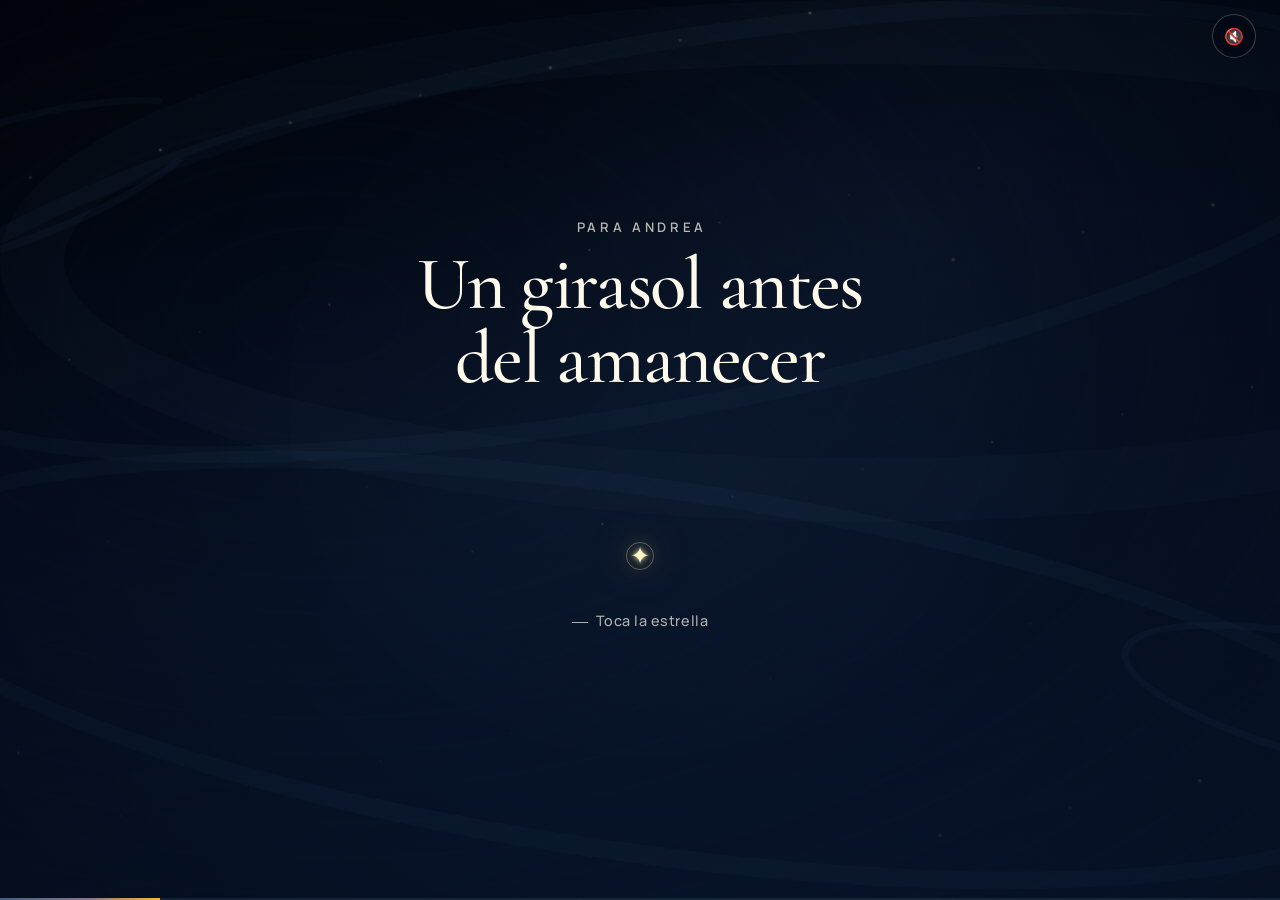
==== commit 89ea7508: "new scena" ====
--- a/index.html
+++ b/index.html
@@ -15,125 +15,48 @@
 <body>
   <noscript><div class="noscript-message">Esta historia necesita JavaScript para encender sus estrellas.</div></noscript>
   <div class="experience" id="experience" data-act="night" data-time-of-day="night">
-    <div class="ambient" id="ambient" aria-hidden="true">
-      <div class="ambient__wash"></div>
-      <div class="ambient__swirl ambient__swirl--one"></div>
-      <div class="ambient__swirl ambient__swirl--two"></div>
-      <div class="ambient__brushes" id="ambient-brushes"></div>
-      <div class="ambient__stars" id="ambient-stars"></div>
-      <div class="ambient__grain"></div>
-    </div>
+    <div class="ambient" id="ambient" aria-hidden="true"><div class="ambient__wash"></div><div class="ambient__swirl ambient__swirl--one"></div><div class="ambient__swirl ambient__swirl--two"></div><div class="ambient__brushes" id="ambient-brushes"></div><div class="ambient__stars" id="ambient-stars"></div><div class="ambient__grain"></div></div>
     <div class="progress-track progress-line story-progress" aria-hidden="true"><div class="progress-track__fill story-progress__value" id="story-progress"></div></div>
     <button class="audio-control audio-toggle icon-button" id="audio-control" type="button" aria-label="Activar música" aria-pressed="false" aria-controls="background-music"><span class="audio-control__icon" aria-hidden="true">🔇</span><span class="sr-only audio-control__label">Activar música</span></button>
     <audio id="background-music" data-audio-role="score" loop preload="none"><source src="assets/audio/yellow.mp3" type="audio/mpeg"></audio>
 
     <main class="scenes" id="scenes">
-      <!-- ACTO I · LA NOCHE -->
       <section class="scene scene--intro is-active" id="scene-intro" data-scene="intro" data-act="night" aria-labelledby="scene-title-intro" aria-hidden="false">
         <div class="scene__art intro-art painted-sky" aria-hidden="true"><span class="paint-arc paint-arc--one"></span><span class="paint-arc paint-arc--two"></span></div>
-        <div class="scene__content scene__content--center intro-content">
-          <div class="intro-copy intro-copy--before" id="intro-before"><p class="eyebrow">Para Andrea</p><h1 class="scene__title display-title" id="scene-title-intro" tabindex="-1">Un girasol antes del amanecer</h1></div>
-          <div class="narrative-stage narrative" id="intro-stage" data-sequence="intro">
-            <div class="narrative-stage__copy" id="intro-after" data-sequence-output aria-live="polite" aria-atomic="true"></div>
-            <button class="story-star intro-star" id="intro-star" type="button" aria-label="Tocar la primera estrella" disabled><span class="story-star__core" aria-hidden="true">✦</span><span class="story-star__ring" aria-hidden="true"></span><span class="story-star__stroke story-star__stroke--one" aria-hidden="true"></span><span class="story-star__stroke story-star__stroke--two" aria-hidden="true"></span><span class="story-star__stroke story-star__stroke--three" aria-hidden="true"></span></button>
-            <p class="interaction-copy" data-interaction-hint>Toca la estrella</p>
-            <button class="scene-button text-button next-button" id="begin-night" type="button" data-action="next" aria-hidden="true" disabled>Comenzar la noche</button>
-          </div>
-        </div>
+        <div class="scene__content scene__content--center intro-content"><div class="intro-copy intro-copy--before" id="intro-before"><p class="eyebrow">Para Andrea</p><h1 class="scene__title display-title" id="scene-title-intro" tabindex="-1">Un girasol antes del amanecer</h1></div><div class="narrative-stage narrative" id="intro-stage" data-sequence="intro"><div class="narrative-stage__copy" data-sequence-output aria-live="polite" aria-atomic="true"></div><button class="story-star intro-star" id="intro-star" type="button" aria-label="Tocar la primera estrella" disabled><span class="story-star__core" aria-hidden="true">✦</span><span class="story-star__ring" aria-hidden="true"></span><span class="story-star__stroke story-star__stroke--one" aria-hidden="true"></span><span class="story-star__stroke story-star__stroke--two" aria-hidden="true"></span><span class="story-star__stroke story-star__stroke--three" aria-hidden="true"></span></button><p class="interaction-copy" id="intro-instruction">Toca la estrella</p><button class="scene-button text-button next-button" id="intro-next" type="button" aria-hidden="true" disabled>Comenzar la noche</button></div></div>
       </section>
 
-      <section class="scene scene--night" id="scene-night" data-scene="night" data-act="night" aria-labelledby="scene-title-night" aria-hidden="true" inert>
-        <div class="scene__art night-sky painted-sky" aria-hidden="true"><span class="oil-star oil-star--1"></span><span class="oil-star oil-star--2"></span><span class="oil-star oil-star--3"></span><span class="oil-star oil-star--4"></span><div class="night-sky__new-stars star-field" id="night-new-stars"></div></div>
-        <div class="scene__content scene__content--center night-content"><p class="eyebrow">Acto I</p><h2 class="scene__title" id="scene-title-night" tabindex="-1">La noche</h2>
-          <div class="narrative-stage narrative" id="night-stage" data-sequence="night"><div class="narrative-stage__copy" data-sequence-output aria-live="polite" aria-atomic="true"></div><button class="story-star special-star" id="special-star" type="button" aria-label="Tocar la estrella que todavía permanece" disabled><span class="story-star__core" aria-hidden="true">✦</span><span class="story-star__ring" aria-hidden="true"></span></button><p class="interaction-copy" data-interaction-hint>Hay una estrella que todavía permanece.</p><button class="scene-button text-button next-button" id="night-next" type="button" data-action="next" aria-hidden="true" disabled>Seguir su luz</button></div>
-        </div>
-      </section>
-
-      <section class="scene scene--constellation" id="scene-constellation" data-scene="constellation" data-act="night" aria-labelledby="scene-title-constellation" aria-hidden="true" inert>
-        <div class="scene__art painted-sky" aria-hidden="true"></div>
-        <div class="scene__content scene__content--wide constellation-content"><p class="eyebrow">Lo que parecía pequeño</p><h2 class="scene__title scene__title--small" id="scene-title-constellation" tabindex="-1">Recuerdos pequeños</h2>
-          <div class="narrative-stage narrative" id="constellation-stage" data-sequence="constellation">
-            <div class="narrative-stage__copy constellation-result" id="constellation-result" data-sequence-output aria-live="polite" aria-atomic="true"></div>
-            <div class="constellation" id="constellation" role="group" aria-label="Cinco recuerdos por encender"><svg class="constellation__lines" viewBox="0 0 100 100" preserveAspectRatio="none" aria-hidden="true"><path d="M16 30 L38 64 L55 27 L72 66 L87 37" pathLength="1"></path></svg>
-              <button class="star interactive-star constellation-star" style="--x:16%;--y:30%;--i:0" type="button" data-memory="una llamada sin mirar el reloj" data-word="una llamada sin mirar el reloj" aria-label="Encender el recuerdo: una llamada sin mirar el reloj"><span class="star__word star-label">una llamada sin mirar el reloj</span></button>
-              <button class="star interactive-star constellation-star" style="--x:38%;--y:64%;--i:1" type="button" data-memory="buenas noches, mi amor" data-word="buenas noches, mi amor" aria-label="Encender el recuerdo: buenas noches, mi amor"><span class="star__word star-label">buenas noches, mi amor</span></button>
-              <button class="star interactive-star constellation-star" style="--x:55%;--y:27%;--i:2" type="button" data-memory="Dios te bendiga" data-word="Dios te bendiga" aria-label="Encender el recuerdo: Dios te bendiga"><span class="star__word star-label">Dios te bendiga</span></button>
-              <button class="star interactive-star constellation-star" style="--x:72%;--y:66%;--i:3" type="button" data-memory="te quiero mucho" data-word="te quiero mucho" aria-label="Encender el recuerdo: te quiero mucho"><span class="star__word star-label">te quiero mucho</span></button>
-              <button class="star interactive-star constellation-star" style="--x:87%;--y:37%;--i:4" type="button" data-memory="sentirnos cerca" data-word="sentirnos cerca" aria-label="Encender el recuerdo: sentirnos cerca"><span class="star__word star-label">sentirnos cerca</span></button>
-            </div>
-            <p class="interaction-copy" data-interaction-hint>Enciende los cinco recuerdos.</p><button class="scene-button text-button next-button" id="constellation-next" type="button" data-action="next" aria-hidden="true" disabled>Seguir la constelación</button>
-          </div>
-        </div>
+      <section class="scene scene--night scene--memories" id="scene-night" data-scene="night" data-act="night" aria-labelledby="scene-title-night" aria-hidden="true" inert>
+        <div class="scene__art night-sky painted-sky" aria-hidden="true"><span class="oil-star oil-star--1"></span><span class="oil-star oil-star--2"></span><span class="oil-star oil-star--3"></span><span class="oil-star oil-star--4"></span></div>
+        <div class="scene__content scene__content--wide constellation-content night-memories-content"><p class="eyebrow">Pequeños recuerdos</p><h2 class="scene__title" id="scene-title-night" tabindex="-1">La noche</h2><div class="narrative-stage narrative constellation-stage" id="night-stage" data-sequence="night"><div class="narrative-stage__copy constellation-result" data-sequence-output aria-live="polite" aria-atomic="true"></div><div class="constellation" id="constellation" role="group" aria-label="Cuatro recuerdos por encender"><svg class="constellation__lines" viewBox="0 0 100 100" preserveAspectRatio="none" aria-hidden="true"><path d="M17 31 L39 66 L61 28 L82 64" pathLength="1"></path></svg><button class="star interactive-star constellation-star" style="--x:17%;--y:31%;--i:0" type="button" data-memory="una llamada sin mirar el reloj" aria-label="Encender el recuerdo: una llamada sin mirar el reloj"><span class="star__word star-label">una llamada sin mirar el reloj</span></button><button class="star interactive-star constellation-star" style="--x:39%;--y:66%;--i:1" type="button" data-memory="buenas noches, mi amor" aria-label="Encender el recuerdo: buenas noches, mi amor"><span class="star__word star-label">buenas noches, mi amor</span></button><button class="star interactive-star constellation-star" style="--x:61%;--y:28%;--i:2" type="button" data-memory="Dios te bendiga" aria-label="Encender el recuerdo: Dios te bendiga"><span class="star__word star-label">Dios te bendiga</span></button><button class="star interactive-star constellation-star" style="--x:82%;--y:64%;--i:3" type="button" data-memory="te quiero mucho" aria-label="Encender el recuerdo: te quiero mucho"><span class="star__word star-label">te quiero mucho</span></button></div><p class="interaction-copy" id="night-instruction">Toca las estrellas.</p><button class="scene-button text-button next-button" id="night-next" type="button" aria-hidden="true" disabled>Seguir</button></div></div>
       </section>
 
       <section class="scene scene--reveal" id="scene-reveal" data-scene="reveal" data-act="night" aria-labelledby="scene-title-reveal" aria-hidden="true" inert>
-        <div class="scene__content scene__content--center reveal-content"><h2 class="scene__title scene__title--small" id="scene-title-reveal" tabindex="-1">Lo que todavía permanece</h2>
-          <div class="narrative-stage narrative" id="reveal-stage" data-sequence="reveal"><div class="narrative-stage__copy reveal-result" id="reveal-result" data-sequence-output aria-live="polite" aria-atomic="true"></div>
-            <div class="reveal-frame" id="reveal-frame"><div class="reveal-painting" aria-hidden="true"><img class="optional-art" data-optional-image="foto1" alt=""><span class="reveal-painting__sky"></span><span class="reveal-painting__hill reveal-painting__hill--back"></span><span class="reveal-painting__hill reveal-painting__hill--front"></span><span class="reveal-painting__light"></span><span class="reveal-painting__flower reveal-painting__flower--one"></span><span class="reveal-painting__flower reveal-painting__flower--two"></span></div><canvas class="fog-canvas" id="fog-canvas" width="1200" height="800" role="img" aria-label="Cristal empañado; desliza para descubrir lo que hay detrás" aria-describedby="reveal-instructions"></canvas><div class="reveal-meter" role="progressbar" aria-label="Progreso al limpiar el cristal" aria-valuemin="0" aria-valuemax="100" aria-valuenow="0"><span id="reveal-meter-fill"></span></div></div>
-            <p class="interaction-copy" id="reveal-instructions">Desliza sobre la niebla.</p><button class="hold-button hold-button--reveal" id="reveal-hold" type="button" aria-label="Mantener presionado para limpiar el cristal"><span class="hold-button__ring" aria-hidden="true"></span><span>Mantén para revelar</span></button><button class="scene-button text-button next-button" id="reveal-next" type="button" data-action="next" aria-hidden="true" disabled>Mirar más de cerca</button>
-          </div>
-        </div>
+        <div class="scene__content scene__content--center reveal-content"><h2 class="scene__title scene__title--small" id="scene-title-reveal" tabindex="-1">Mirar de nuevo</h2><div class="narrative-stage narrative" id="reveal-stage" data-sequence="reveal"><div class="narrative-stage__copy reveal-result" data-sequence-output aria-live="polite" aria-atomic="true"></div><div class="reveal-frame" id="reveal-frame"><div class="reveal-painting" aria-hidden="true"><img class="optional-art" data-optional-image="foto1" alt=""><span class="reveal-painting__sky"></span><span class="reveal-painting__hill reveal-painting__hill--back"></span><span class="reveal-painting__hill reveal-painting__hill--front"></span><span class="reveal-painting__light"></span><span class="reveal-painting__flower reveal-painting__flower--one"></span><span class="reveal-painting__flower reveal-painting__flower--two"></span></div><canvas class="fog-canvas" id="fog-canvas" width="1200" height="800" role="img" aria-label="Cristal empañado; desliza para descubrir lo que hay detrás" aria-describedby="reveal-instructions"></canvas><div class="reveal-meter" role="progressbar" aria-label="Progreso al limpiar el cristal" aria-valuemin="0" aria-valuemax="100" aria-valuenow="0"><span id="reveal-meter-fill"></span></div></div><p class="interaction-copy" id="reveal-instructions"><span class="touch-instruction">Desliza tu dedo sobre el vidrio.</span><span class="pointer-instruction">Desliza el cursor sobre el vidrio.</span></p><button class="hold-button hold-button--reveal reveal-fallback" id="reveal-hold" type="button" aria-label="Mantener presionado para limpiar el cristal" aria-hidden="true" disabled><span class="hold-button__ring" aria-hidden="true"></span><span>También puedes mantener presionado</span></button><button class="scene-button text-button next-button" id="reveal-next" type="button" aria-hidden="true" disabled>Seguir</button></div></div>
       </section>
 
       <section class="scene scene--painting" id="scene-painting" data-scene="painting" data-act="night" aria-labelledby="scene-title-painting" aria-hidden="true" inert>
-        <div class="scene__content scene__content--center painting-content"><h2 class="scene__title scene__title--small" id="scene-title-painting" tabindex="-1">Aprender a quererte mejor</h2>
-          <div class="narrative-stage narrative" id="painting-stage" data-sequence="painting"><div class="narrative-stage__copy painting-result" id="painting-result" data-sequence-output aria-live="polite" aria-atomic="true"></div>
-            <div class="unfinished-painting" id="unfinished-painting" role="group" aria-label="Lienzo con cuatro pinceladas por completar"><img class="optional-art" data-optional-image="foto2" alt=""><span class="painting-layer painting-layer--sky" data-piece-layer="sky" aria-hidden="true"></span><span class="painting-layer painting-layer--ridge" data-piece-layer="ridge" aria-hidden="true"></span><span class="painting-layer painting-layer--path" data-piece-layer="path" aria-hidden="true"></span><span class="painting-layer painting-layer--home" data-piece-layer="home" aria-hidden="true"><i></i></span>
-              <button class="paint-point" style="--x:25%;--y:28%;--i:0" type="button" data-paint-piece="sky" data-principle="ESCUCHAR" aria-label="Añadir la pincelada: escuchar"><span aria-hidden="true">1</span><span class="paint-point__word">ESCUCHAR</span></button>
-              <button class="paint-point" style="--x:72%;--y:43%;--i:1" type="button" data-paint-piece="ridge" data-principle="ESTAR" aria-label="Añadir la pincelada: estar"><span aria-hidden="true">2</span><span class="paint-point__word">ESTAR</span></button>
-              <button class="paint-point" style="--x:43%;--y:73%;--i:2" type="button" data-paint-piece="path" data-principle="CUIDAR" aria-label="Añadir la pincelada: cuidar"><span aria-hidden="true">3</span><span class="paint-point__word">CUIDAR</span></button>
-              <button class="paint-point" style="--x:78%;--y:68%;--i:3" type="button" data-paint-piece="home" data-principle="DEMOSTRAR" aria-label="Añadir la pincelada: demostrar"><span aria-hidden="true">4</span><span class="paint-point__word">DEMOSTRAR</span></button><span class="paint-spark" id="paint-spark" aria-hidden="true"></span>
-            </div>
-            <p class="interaction-copy" data-interaction-hint>Toca los cuatro puntos del lienzo.</p><button class="scene-button text-button next-button" id="painting-next" type="button" data-action="next" aria-hidden="true" disabled>Dejar secar la pintura</button>
-          </div>
-        </div>
+        <div class="scene__content scene__content--center painting-content"><h2 class="scene__title scene__title--small" id="scene-title-painting" tabindex="-1">Aprender</h2><div class="narrative-stage narrative" id="painting-stage" data-sequence="painting"><div class="narrative-stage__copy painting-result" data-sequence-output aria-live="polite" aria-atomic="true"></div><div class="unfinished-painting" id="unfinished-painting" role="group" aria-label="Lienzo con cuatro palabras por completar"><img class="optional-art" data-optional-image="foto2" alt=""><span class="painting-layer painting-layer--sky" data-piece-layer="sky" aria-hidden="true"></span><span class="painting-layer painting-layer--ridge" data-piece-layer="ridge" aria-hidden="true"></span><span class="painting-layer painting-layer--path" data-piece-layer="path" aria-hidden="true"></span><span class="painting-layer painting-layer--home" data-piece-layer="home" aria-hidden="true"><i></i></span><button class="paint-point" style="--x:25%;--y:28%;--i:0" type="button" data-paint-piece="sky" data-principle="ESCUCHAR" aria-label="Añadir la pincelada: escuchar"><span class="paint-point__word">ESCUCHAR</span></button><button class="paint-point" style="--x:72%;--y:43%;--i:1" type="button" data-paint-piece="ridge" data-principle="ESTAR" aria-label="Añadir la pincelada: estar"><span class="paint-point__word">ESTAR</span></button><button class="paint-point" style="--x:43%;--y:73%;--i:2" type="button" data-paint-piece="path" data-principle="CUIDAR" aria-label="Añadir la pincelada: cuidar"><span class="paint-point__word">CUIDAR</span></button><button class="paint-point" style="--x:78%;--y:68%;--i:3" type="button" data-paint-piece="home" data-principle="DEMOSTRAR" aria-label="Añadir la pincelada: demostrar"><span class="paint-point__word">DEMOSTRAR</span></button><span class="paint-spark" id="paint-spark" aria-hidden="true"></span></div><p class="interaction-copy" id="painting-instruction">Toca cada palabra.</p><button class="scene-button text-button next-button" id="painting-next" type="button" aria-hidden="true" disabled>Seguir</button></div></div>
       </section>
 
-      <!-- ACTO II · LA VERDAD -->
       <section class="scene scene--truth" id="scene-truth" data-scene="truth" data-act="truth" data-tone="silence" aria-labelledby="scene-title-truth" aria-hidden="true" inert>
-        <div class="scene__backdrop truth-void" aria-hidden="true"></div><div class="scene__content scene__content--center truth-content"><p class="eyebrow">Acto II</p><h2 class="scene__title scene__title--small" id="scene-title-truth" tabindex="-1">La verdad</h2><div class="narrative-stage narrative truth-stage" id="truth-stage" data-sequence="truth"><div class="narrative-stage__copy truth-copy" data-sequence-output aria-live="polite" aria-atomic="true"></div><button class="scene-button text-button next-button" id="truth-next" type="button" data-action="next" aria-hidden="true" disabled>Seguir, sin adornos</button></div></div>
+        <div class="scene__backdrop truth-void" aria-hidden="true"></div><div class="truth-love-word" id="truth-love-word" aria-hidden="true">A M O R</div><div class="scene__content scene__content--center truth-content"><p class="eyebrow">Acto II</p><h2 class="scene__title scene__title--small" id="scene-title-truth" tabindex="-1">La verdad</h2><div class="narrative-stage narrative truth-stage" id="truth-stage" data-sequence="truth"><div class="narrative-stage__copy truth-copy" data-sequence-output aria-live="polite" aria-atomic="true"></div><button class="scene-button text-button next-button" id="truth-next" type="button" aria-hidden="true" disabled>Seguir</button><div class="voice-note" id="voice-note" data-optional-audio-panel hidden><p class="voice-note__prompt">Hay algo que prefiero decirte yo.</p><div class="voice-note__actions"><button class="voice-button scene-button" id="voice-control" type="button" aria-label="Escuchar la nota de voz de Joseph" aria-pressed="false" aria-controls="voice-player"><span aria-hidden="true">▶</span><span data-voice-label>Escucharme</span></button><button class="quiet-button voice-skip" id="voice-skip" type="button">Seguir</button></div><p class="voice-note__status sr-only" id="voice-status" aria-live="polite"></p><audio id="voice-player" data-audio-role="voice" preload="metadata"><source src="assets/audio/joseph-voz.mp3" type="audio/mpeg"></audio></div><button class="threshold-star interactive-star truth-star" id="truth-star" type="button" aria-label="Tocar la estrella para continuar hacia el amanecer" aria-hidden="true" disabled><span class="threshold-star__glyph" aria-hidden="true">✦</span></button><p class="interaction-copy threshold-instruction" id="truth-star-instruction" aria-hidden="true">Tócala cuando quieras continuar.</p></div></div>
       </section>
 
-      <section class="scene scene--love" id="scene-love" data-scene="love" data-act="truth" data-tone="silence" aria-labelledby="scene-title-love" aria-hidden="true" inert>
-        <div class="scene__backdrop love-void" aria-hidden="true"><span class="love-warmth"></span></div><div class="scene__content scene__content--center love-content">
-          <h2 class="love-word" id="scene-title-love" tabindex="-1" aria-label="Amor"><span aria-hidden="true">A</span><span aria-hidden="true">M</span><span aria-hidden="true">O</span><span aria-hidden="true">R</span></h2>
-          <div class="love-echoes" aria-hidden="true"><span style="--i:0;--x:12%;--y:20%">¿Llegaste bien?</span><span style="--i:1;--x:76%;--y:16%">Buenas noches.</span><span style="--i:2;--x:7%;--y:44%">Dios te bendiga.</span><span style="--i:3;--x:70%;--y:39%">Llámame cuando puedas.</span><span style="--i:4;--x:15%;--y:70%">Descansa.</span><span style="--i:5;--x:77%;--y:66%">Te quiero.</span><span style="--i:6;--x:29%;--y:86%">¿Cómo te fue hoy?</span><span style="--i:7;--x:63%;--y:88%">Avísame cuando llegues.</span></div>
-          <div class="narrative-stage narrative love-stage" id="love-stage" data-sequence="love"><div class="narrative-stage__copy" data-sequence-output aria-live="polite" aria-atomic="true"></div><button class="scene-button text-button next-button" id="love-next" type="button" data-action="next" aria-hidden="true" disabled>Lo que esa palabra puede ser</button></div>
-        </div>
+      <section class="scene scene--dawn scene--hope" id="scene-dawn" data-scene="dawn" data-act="dawn" aria-labelledby="scene-title-dawn" aria-hidden="true" inert>
+        <div class="scene__art dawn-sky" aria-hidden="true"><span class="dawn-sky__night"></span><span class="dawn-sky__violet"></span><span class="dawn-sky__gold"></span><span class="dawn-horizon"></span><div class="returning-brushes"><i class="returning-brush" style="--i:0;--x:10%;--y:65%" data-principle="ESCUCHAR"></i><i class="returning-brush" style="--i:1;--x:34%;--y:58%" data-principle="ESTAR"></i><i class="returning-brush" style="--i:2;--x:58%;--y:62%" data-principle="CUIDAR"></i><i class="returning-brush" style="--i:3;--x:78%;--y:54%" data-principle="DEMOSTRAR"></i></div><div class="returning-stars"><i class="returning-star" style="--i:0;--x:17%;--y:31%" data-memory="una llamada sin mirar el reloj"></i><i class="returning-star" style="--i:1;--x:39%;--y:66%" data-memory="buenas noches, mi amor"></i><i class="returning-star" style="--i:2;--x:61%;--y:28%" data-memory="Dios te bendiga"></i><i class="returning-star" style="--i:3;--x:82%;--y:64%" data-memory="te quiero mucho"></i></div></div>
+        <div class="scene__content scene__content--center dawn-content"><p class="eyebrow">Acto III</p><h2 class="scene__title" id="scene-title-dawn" tabindex="-1">El amanecer</h2><div class="narrative-stage narrative dawn-stage" id="dawn-stage" data-sequence="dawn"><div class="narrative-stage__copy dawn-result" data-sequence-output aria-live="polite" aria-atomic="true"></div><div class="dawn-control" id="dawn-control"><button class="dawn-sun hold-control" id="dawn-sun" type="button" aria-label="Mantener presionado para hacer amanecer" disabled><span class="dawn-sun__disc" aria-hidden="true"></span><span class="dawn-sun__ring" aria-hidden="true"></span></button><p class="interaction-copy" id="dawn-instruction">Mantén presionado el horizonte.</p><div class="dawn-meter" role="progressbar" aria-label="Progreso del amanecer" aria-valuemin="0" aria-valuemax="100" aria-valuenow="0"><span></span></div><button class="quiet-button dawn-fallback" id="dawn-fallback" type="button" aria-hidden="true" disabled>Toca aquí para dejar amanecer</button></div><div class="growing-flower sunflower" id="growing-flower" role="img" aria-label="Un girasol creciendo, pétalo a pétalo"><span class="growing-flower__ground" aria-hidden="true"></span><span class="growing-flower__stem" aria-hidden="true"></span><span class="growing-flower__leaf growing-flower__leaf--left" aria-hidden="true"></span><span class="growing-flower__leaf growing-flower__leaf--right" aria-hidden="true"></span><span class="growing-flower__head" aria-hidden="true"><span class="growing-flower__petals"></span><span class="growing-flower__center"></span></span></div><button class="scene-button text-button next-button" id="dawn-next" type="button" aria-hidden="true" disabled>Seguir</button></div></div>
       </section>
 
-      <section class="scene scene--better" id="scene-better" data-scene="better" data-act="truth" aria-labelledby="scene-title-better" aria-hidden="true" inert><div class="scene__backdrop better-glow" aria-hidden="true"></div><div class="scene__content scene__content--center better-content"><h2 class="scene__title" id="scene-title-better" tabindex="-1">Algo mejor</h2><div class="narrative-stage narrative better-stage" id="better-stage" data-sequence="better"><div class="narrative-stage__copy" data-sequence-output aria-live="polite" aria-atomic="true"></div><button class="scene-button text-button next-button" id="better-next" type="button" data-action="next" aria-hidden="true" disabled>Acercarnos al horizonte</button></div></div></section>
-
-      <section class="scene scene--threshold" id="scene-threshold" data-scene="threshold" data-act="truth" data-tone="silence-to-light" aria-labelledby="scene-title-threshold" aria-hidden="true" inert>
-        <div class="scene__content scene__content--center threshold-content"><h2 class="scene__title scene__title--small" id="scene-title-threshold" tabindex="-1">La posibilidad del amanecer</h2>
-          <div class="narrative-stage narrative threshold-stage" id="threshold-stage" data-sequence="threshold"><div class="narrative-stage__copy" data-sequence-output aria-live="polite" aria-atomic="true"></div>
-            <div class="voice-note" id="voice-note" data-optional-audio-panel hidden><p class="voice-note__prompt">Hay algo que prefiero decirte yo.</p><div class="voice-note__actions"><button class="voice-button scene-button" id="voice-control" type="button" aria-label="Escuchar la nota de voz de Joseph" aria-pressed="false" aria-controls="voice-player"><span aria-hidden="true">▶</span><span data-voice-label>Escucharme</span></button><button class="quiet-button voice-skip" id="voice-skip" type="button" data-action="skip-voice">Seguir en silencio</button></div><p class="voice-note__status sr-only" id="voice-status" aria-live="polite"></p><audio id="voice-player" data-audio-role="voice" preload="metadata"><source src="assets/audio/joseph-voz.mp3" type="audio/mpeg"></audio></div>
-            <div class="awakening-stage" id="awakening-stage"><div class="awakening-layer awakening-layer--ripple" id="awakening-ripple" aria-hidden="true"></div><div class="awakening-layer awakening-layer--brushes" id="awakening-brushes" aria-hidden="true"><i style="--i:0" data-principle="ESCUCHAR"></i><i style="--i:1" data-principle="ESTAR"></i><i style="--i:2" data-principle="CUIDAR"></i><i style="--i:3" data-principle="DEMOSTRAR"></i></div><div class="awakening-layer awakening-layer--stars" id="awakening-stars" aria-hidden="true"><i style="--i:0;--x:16%;--y:30%" data-memory="una llamada sin mirar el reloj"></i><i style="--i:1;--x:38%;--y:64%" data-memory="buenas noches, mi amor"></i><i style="--i:2;--x:55%;--y:27%" data-memory="Dios te bendiga"></i><i style="--i:3;--x:72%;--y:66%" data-memory="te quiero mucho"></i><i style="--i:4;--x:87%;--y:37%" data-memory="sentirnos cerca"></i></div><div class="awakening-layer awakening-layer--horizon" id="awakening-horizon" aria-hidden="true"></div><div class="awakening-layer awakening-layer--particles" id="awakening-particles" aria-hidden="true"></div><button class="threshold-star interactive-star" id="threshold-star" type="button" aria-label="Tocar la estrella para comenzar el amanecer" aria-hidden="true" disabled><span class="threshold-star__glyph" aria-hidden="true">✦</span></button></div><p class="interaction-copy threshold-instruction" id="threshold-instruction" aria-hidden="true">Toca la estrella.</p>
-          </div>
-        </div>
+      <section class="scene scene--field scene--flowers-letter" id="scene-field" data-scene="field" data-act="dawn" aria-labelledby="scene-title-field" aria-hidden="true" inert>
+        <div class="scene__art field-sky" aria-hidden="true"><span></span></div><div class="flower-field" aria-hidden="true"><i class="sunflower field-flower" style="--x:6%;--s:.67;--d:.5s"></i><i class="sunflower field-flower" style="--x:17%;--s:.85;--d:1.1s"></i><i class="sunflower field-flower" style="--x:29%;--s:.7;--d:.2s"></i><i class="sunflower field-flower" style="--x:40%;--s:1.05;--d:1.5s"></i><i class="sunflower field-flower" style="--x:52%;--s:.78;--d:.8s"></i><i class="sunflower field-flower" style="--x:63%;--s:1;--d:0s"></i><i class="sunflower field-flower" style="--x:74%;--s:.66;--d:1.3s"></i><i class="sunflower field-flower" style="--x:84%;--s:.9;--d:.4s"></i><i class="sunflower field-flower" style="--x:94%;--s:.72;--d:1.8s"></i></div><div class="scene__content scene__content--center field-content" id="field-content"><h2 class="scene__title scene__title--small" id="scene-title-field" tabindex="-1">Flores amarillas</h2><div class="narrative-stage narrative field-stage" id="field-stage" data-sequence="field"><div class="narrative-stage__copy" data-sequence-output aria-live="polite" aria-atomic="true"></div><button class="scene-button text-button next-button" id="field-next" type="button" aria-hidden="true" disabled>Leer algo</button></div></div><div class="letter-overlay" id="letter-overlay" aria-hidden="true" hidden><div class="narrative-stage letter-stage" id="letter-stage" data-sequence="letter"><article class="letter-sheet" aria-labelledby="letter-title" aria-describedby="letter-hint"><div class="letter-sheet__grain" aria-hidden="true"></div><h2 id="letter-title" tabindex="-1">Andrea,</h2><div class="letter-sheet__body" id="letter-text" data-sequence-output data-letter-output aria-live="polite" aria-atomic="false"></div><div class="letter-sheet__mark" id="letter-mark" aria-hidden="true"></div><p class="letter-sheet__signature" id="letter-signature">— Joseph</p></article><p class="letter-hint" id="letter-hint">Una página a la vez.</p><button class="scene-button text-button letter-button" id="letter-next" type="button">Seguir leyendo</button><button class="scene-button text-button next-button" id="letter-finish" type="button" aria-hidden="true" disabled>Cerrar la carta</button></div></div>
       </section>
 
-      <!-- ACTO III · EL AMANECER -->
-      <section class="scene scene--dawn" id="scene-dawn" data-scene="dawn" data-act="dawn" aria-labelledby="scene-title-dawn" aria-hidden="true" inert>
-        <div class="scene__art dawn-sky" aria-hidden="true"><span class="dawn-sky__night"></span><span class="dawn-sky__violet"></span><span class="dawn-sky__gold"></span><span class="dawn-horizon"></span>
-          <div class="returning-brushes" id="returning-brushes"><i class="returning-brush" style="--i:0;--x:10%;--y:65%" data-principle="ESCUCHAR"></i><i class="returning-brush" style="--i:1;--x:34%;--y:58%" data-principle="ESTAR"></i><i class="returning-brush" style="--i:2;--x:58%;--y:62%" data-principle="CUIDAR"></i><i class="returning-brush" style="--i:3;--x:78%;--y:54%" data-principle="DEMOSTRAR"></i></div>
-          <div class="returning-stars" id="returning-stars"><i class="returning-star" style="--i:0;--x:16%;--y:30%" data-memory="una llamada sin mirar el reloj"></i><i class="returning-star" style="--i:1;--x:38%;--y:64%" data-memory="buenas noches, mi amor"></i><i class="returning-star" style="--i:2;--x:55%;--y:27%" data-memory="Dios te bendiga"></i><i class="returning-star" style="--i:3;--x:72%;--y:66%" data-memory="te quiero mucho"></i><i class="returning-star" style="--i:4;--x:87%;--y:37%" data-memory="sentirnos cerca"></i></div>
-        </div>
-        <div class="scene__content scene__content--center dawn-content"><p class="eyebrow">Acto III</p><h2 class="scene__title" id="scene-title-dawn" tabindex="-1">El amanecer</h2><div class="narrative-stage narrative dawn-stage" id="dawn-stage" data-sequence="dawn"><div class="narrative-stage__copy dawn-result" id="dawn-result" data-sequence-output aria-live="polite" aria-atomic="true"></div><div class="dawn-control"><button class="dawn-sun hold-control" id="dawn-sun" type="button" aria-label="Mantener presionado para hacer amanecer" disabled><span class="dawn-sun__disc" aria-hidden="true"></span><span class="dawn-sun__ring" aria-hidden="true"></span></button><p class="interaction-copy" id="dawn-instruction">Mantén presionado el horizonte.</p><div class="dawn-meter" role="progressbar" aria-label="Progreso del amanecer" aria-valuemin="0" aria-valuemax="100" aria-valuenow="0"><span></span></div><button class="quiet-button dawn-fallback" id="dawn-accessible" type="button">Dejar amanecer</button></div><button class="scene-button text-button next-button" id="dawn-next" type="button" data-action="next" aria-hidden="true" disabled>Seguir la luz</button></div></div>
+      <section class="scene scene--cliff" id="scene-cliff" data-scene="cliff" data-act="night" data-tone="contemplative" aria-labelledby="scene-title-cliff" aria-hidden="true" inert>
+        <div class="scene__art cliff-scape" aria-hidden="true"><div class="cliff-stars"></div><div class="cliff-milky-way"></div><span class="cliff-moon"></span><span class="cliff-moonlight"></span><div class="cliff-presence" id="cliff-presence"><span class="cliff-presence__halo"></span><span class="cliff-presence__hair"></span><span class="cliff-presence__face"></span><span class="cliff-presence__shoulders"></span></div><div class="cliff-ocean"><span></span><span></span><span></span></div><div class="cliff-rock"><div class="cliff-figure"><span class="cliff-figure__head"></span><span class="cliff-figure__body"></span><span class="cliff-figure__arm"></span><span class="cliff-figure__knee"></span><span class="cliff-figure__coat"></span></div></div><div class="cliff-breeze" id="cliff-breeze"></div><div class="cliff-release" id="cliff-release"></div></div><div class="scene__content scene__content--center cliff-content" id="cliff-content"><p class="eyebrow">Epílogo</p><h2 class="scene__title scene__title--small" id="scene-title-cliff" tabindex="-1">Entre la noche y el mar</h2><div class="narrative-stage narrative cliff-stage" id="cliff-stage" data-sequence="cliff"><div class="narrative-stage__copy cliff-copy" data-sequence-output aria-live="polite" aria-atomic="true"></div><button class="scene-button text-button cliff-next" id="cliff-next" type="button" aria-hidden="true" disabled>Mirar el cielo</button></div></div><div class="closing-mark" id="closing-mark" aria-hidden="true"><span class="closing-mark__light" aria-hidden="true">✦</span><span class="closing-mark__flower sunflower" aria-hidden="true"></span><h2>Un girasol antes del amanecer.</h2><p>Para Andrea.</p><button class="quiet-button replay-button" id="replay-story" type="button" aria-hidden="true" disabled>Volver a mirar el cielo</button></div>
       </section>
+    </main>
 
-      <section class="scene scene--growth" id="scene-growth" data-scene="growth" data-act="dawn" aria-labelledby="scene-title-growth" aria-hidden="true" inert><div class="scene__art growth-glow" aria-hidden="true"></div><div class="scene__content scene__content--center growth-content"><h2 class="scene__title scene__title--small" id="scene-title-growth" tabindex="-1">Una flor abre cuando está lista</h2><div class="narrative-stage narrative growth-stage" id="growth-stage" data-sequence="growth"><div class="narrative-stage__copy" data-sequence-output aria-live="polite" aria-atomic="true"></div><div class="growing-flower sunflower" id="growing-flower" role="img" aria-label="Un girasol creciendo, pétalo a pétalo"><span class="growing-flower__ground" aria-hidden="true"></span><span class="growing-flower__stem" aria-hidden="true"></span><span class="growing-flower__leaf growing-flower__leaf--left" aria-hidden="true"></span><span class="growing-flower__leaf growing-flower__leaf--right" aria-hidden="true"></span><span class="growing-flower__head" aria-hidden="true"><span class="growing-flower__petals"></span><span class="growing-flower__center"></span></span></div><button class="scene-button text-button next-button" id="growth-next" type="button" data-action="next" aria-hidden="true" disabled>Ver lo que puede crecer</button></div></div></section>
-
-      <section class="scene scene--brighter" id="scene-brighter" data-scene="brighter" data-act="dawn" aria-labelledby="scene-title-brighter" aria-hidden="true" inert><div class="scene__backdrop brighter-sky" aria-hidden="true"></div><div class="scene__content scene__content--center brighter-content"><h2 class="scene__title" id="scene-title-brighter" tabindex="-1">Mejor que antes</h2><div class="narrative-stage narrative brighter-stage" id="brighter-stage" data-sequence="brighter"><div class="narrative-stage__copy" data-sequence-output aria-live="polite" aria-atomic="true"></div><button class="scene-button text-button next-button" id="brighter-next" type="button" data-action="next" aria-hidden="true" disabled>Caminar hacia las flores</button></div></div></section>
-
-      <section class="scene scene--field" id="scene-field" data-scene="field" data-act="dawn" aria-labelledby="scene-title-field" aria-hidden="true" inert><div class="scene__art field-sky" aria-hidden="true"><span></span></div><div class="flower-field" id="flower-field" aria-hidden="true"><i class="sunflower field-flower" style="--x:6%;--s:.67;--d:.5s"></i><i class="sunflower field-flower" style="--x:17%;--s:.85;--d:1.1s"></i><i class="sunflower field-flower" style="--x:29%;--s:.7;--d:.2s"></i><i class="sunflower field-flower" style="--x:40%;--s:1.05;--d:1.5s"></i><i class="sunflower field-flower" style="--x:52%;--s:.78;--d:.8s"></i><i class="sunflower field-flower" style="--x:63%;--s:1;--d:0s"></i><i class="sunflower field-flower" style="--x:74%;--s:.66;--d:1.3s"></i><i class="sunflower field-flower" style="--x:84%;--s:.9;--d:.4s"></i><i class="sunflower field-flower" style="--x:94%;--s:.72;--d:1.8s"></i></div><div class="scene__content scene__content--center field-content"><h2 class="scene__title scene__title--small" id="scene-title-field" tabindex="-1">Flores amarillas</h2><div class="narrative-stage narrative field-stage" id="field-stage" data-sequence="field"><div class="narrative-stage__copy" data-sequence-output aria-live="polite" aria-atomic="true"></div><button class="scene-button text-button next-button" id="field-next" type="button" data-action="next" aria-hidden="true" disabled>Hay algo más</button></div></div></section>
-
-      <section class="scene scene--letter" id="scene-letter" data-scene="letter" data-act="dawn" aria-labelledby="scene-title-letter" aria-hidden="true" inert><div class="scene__art letter-light" aria-hidden="true"></div><div class="scene__content scene__content--center letter-content"><div class="narrative-stage letter-stage" id="letter-stage" data-sequence="letter"><article class="letter-sheet" aria-labelledby="scene-title-letter" aria-describedby="letter-hint"><div class="letter-sheet__grain" aria-hidden="true"></div><h2 id="scene-title-letter" tabindex="-1">Andrea,</h2><div class="letter-sheet__body" id="letter-text" data-sequence-output data-letter-output aria-live="polite" aria-atomic="false" tabindex="0"></div><div class="letter-sheet__mark" id="letter-mark" aria-hidden="true"></div><p class="letter-sheet__signature" id="letter-signature">— Joseph</p></article><p class="letter-hint" id="letter-hint">Una página a la vez.</p><button class="scene-button text-button letter-button" id="letter-next-line" type="button" data-action="next-letter-page">Seguir leyendo</button><button class="scene-button text-button next-button" id="letter-finish" type="button" data-action="next" aria-hidden="true" disabled>Guardar esta carta</button></div></div></section>
-
-      <section class="scene scene--final" id="scene-final" data-scene="final" data-act="dawn" aria-labelledby="scene-title-final" aria-hidden="true" inert><div class="scene__art final-sky" aria-hidden="true"><span class="final-sun"></span><div class="final-particles" id="final-particles"></div></div><div class="flower-field flower-field--final" id="final-flower-field" aria-hidden="true"><i class="sunflower field-flower" style="--x:4%;--s:.8;--d:.1s"></i><i class="sunflower field-flower" style="--x:14%;--s:1.05;--d:.8s"></i><i class="sunflower field-flower" style="--x:26%;--s:.72;--d:1.4s"></i><i class="sunflower field-flower" style="--x:37%;--s:.94;--d:.4s"></i><i class="sunflower field-flower returning-sunflower" id="returning-sunflower" style="--x:49%;--s:1.12;--d:1s" data-origin="growth"></i><i class="sunflower field-flower" style="--x:61%;--s:.75;--d:.6s"></i><i class="sunflower field-flower" style="--x:72%;--s:1;--d:1.6s"></i><i class="sunflower field-flower" style="--x:84%;--s:.82;--d:.2s"></i><i class="sunflower field-flower" style="--x:95%;--s:1.04;--d:1.1s"></i></div><div class="scene__content scene__content--center final-content"><h2 class="scene__title" id="scene-title-final" tabindex="-1">Seguir conquistándote</h2><div class="narrative-stage narrative final-stage" id="final-stage" data-sequence="final"><div class="narrative-stage__copy" data-sequence-output aria-live="polite" aria-atomic="true"></div><button class="scene-button text-button next-button" id="final-next" type="button" data-action="next" aria-hidden="true" disabled>Una última luz</button></div></div></section>
-
-      <section class="scene scene--epilogue" id="scene-epilogue" data-scene="epilogue" data-act="dawn" aria-labelledby="scene-title-epilogue" aria-hidden="true" inert><div class="scene__art epilogue-sky" aria-hidden="true"><span class="epilogue-sun"></span><span class="epilogue-star">✦</span></div><div class="scene__content scene__content--center epilogue-content"><p class="eyebrow">Para Andrea</p><h2 class="scene__title" id="scene-title-epilogue" tabindex="-1">Un girasol antes del amanecer</h2><div class="narrative-stage narrative epilogue-stage" id="epilogue-stage" data-sequence="epilogue"><div class="narrative-stage__copy" data-sequence-output aria-live="polite" aria-atomic="true"></div><button class="scene-button text-button replay-button" id="replay-story" type="button" data-action="replay" aria-hidden="true" disabled>Volver a mirar el cielo</button></div></div></section>
-    </main>
     <div class="transition-veil brush-transition" id="transition-veil" aria-hidden="true"><span></span><i></i></div>
     <div class="sr-only" id="scene-announcer" aria-live="polite" aria-atomic="true"></div>
   </div>
--- a/css/styles.css
+++ b/css/styles.css
@@ -33,7 +33,14 @@
   --content-width: 42rem;
   --ease-out: cubic-bezier(.22, 1, .36, 1);
   --ease-in-out: cubic-bezier(.65, 0, .35, 1);
-  --scene-time: 900ms;
+  /* Narrative motion stays intentionally unhurried. Reading pauses live in JS. */
+  --scene-time: 1800ms;
+  --text-enter-time: 1150ms;
+  --text-enter-distance: .375rem;
+  --control-enter-time: 1050ms;
+  --control-enter-distance: .3rem;
+  /* Two calm veil halves live inside the 1800ms scene lock. */
+  --veil-time: 850ms;
   --dawn-progress: 0;
   --reveal-progress: 0;
   --story-progress: 0;
@@ -367,14 +374,14 @@
   height: 100%;
   padding: calc(var(--safe-top) + 3rem) max(var(--page-gutter), var(--safe-left)) calc(var(--safe-bottom) + 1.2rem) max(var(--page-gutter), var(--safe-right));
   overflow-x: hidden;
-  overflow-y: auto;
+  overflow-y: hidden;
   overscroll-behavior: contain;
   scrollbar-width: none;
   background: transparent;
   opacity: 0;
   visibility: hidden;
   pointer-events: none;
-  transform: scale(1.008) translate3d(0, .55rem, 0);
+  transform: scale(1.004) translate3d(0, .35rem, 0);
   transition:
     opacity var(--scene-time) var(--ease-in-out),
     transform var(--scene-time) var(--ease-out),
@@ -406,7 +413,7 @@
   opacity: 0;
   visibility: visible;
   pointer-events: none;
-  transform: scale(.994);
+  transform: scale(.997);
 }
 
 .experience.is-transitioning .scene,
@@ -529,17 +536,49 @@
 
 .reveal-copy,
 .narrative-stage__copy > *,
-[data-sequence-output] > * {
-  opacity: 0;
-  transform: translate3d(0, .55rem, 0);
-  transition: opacity .9s var(--ease-out), transform 1s var(--ease-out);
+[data-sequence-output] > *,
+.narrative-line {
+  opacity: 0;
+  filter: blur(3px);
+  transform: translate3d(0, var(--text-enter-distance), 0);
+  transition:
+    opacity var(--text-enter-time) ease,
+    transform var(--text-enter-time) var(--ease-out),
+    filter var(--text-enter-time) ease;
 }
 
 .reveal-copy.is-visible,
 .narrative-stage__copy > .is-visible,
 [data-sequence-output] > .is-visible,
-.narrative-stage__copy.is-visible {
+.narrative-stage__copy.is-visible,
+.narrative-line.is-visible {
   opacity: 1;
+  filter: none;
+  transform: none;
+}
+
+/* The page is only a stable layout wrapper; each line owns its reveal. */
+.narrative-page,
+.narrative-page.is-visible {
+  opacity: 1;
+  filter: none;
+  transform: none;
+  transition: none;
+}
+
+.letter-paragraph {
+  opacity: 0;
+  filter: blur(3px);
+  transform: translate3d(0, var(--text-enter-distance), 0);
+  transition:
+    opacity var(--text-enter-time) ease,
+    transform var(--text-enter-time) var(--ease-out),
+    filter var(--text-enter-time) ease;
+}
+
+.letter-paragraph.is-visible {
+  opacity: 1;
+  filter: none;
   transform: none;
 }
 
@@ -597,12 +636,13 @@
   font-size: clamp(.82rem, 2.9vw, .92rem);
   font-weight: 500;
   letter-spacing: .02em;
+  visibility: visible;
   transition:
-    opacity .5s ease,
-    visibility .5s ease,
-    transform .28s var(--ease-out),
-    border-color .28s ease,
-    background .28s ease;
+    opacity var(--control-enter-time) ease,
+    visibility 0s linear 0s,
+    transform var(--control-enter-time) var(--ease-out),
+    border-color .6s ease,
+    background .6s ease;
 }
 
 .scene-button:hover,
@@ -635,7 +675,13 @@
   opacity: 0;
   visibility: hidden;
   pointer-events: none;
-  transform: translateY(.4rem);
+  transform: translateY(var(--control-enter-distance));
+  transition:
+    opacity var(--control-enter-time) ease,
+    visibility 0s linear var(--control-enter-time),
+    transform var(--control-enter-time) var(--ease-out),
+    border-color .6s ease,
+    background .6s ease;
 }
 
 .scene-button.is-ready,
@@ -756,7 +802,11 @@
   min-width: 0;
   justify-items: center;
   gap: .7rem;
-  transition: opacity .8s ease, transform .9s var(--ease-out);
+  filter: none;
+  transition:
+    opacity var(--text-enter-time) ease,
+    transform var(--text-enter-time) var(--ease-out),
+    filter var(--text-enter-time) ease;
 }
 
 .intro-copy .display-title {
@@ -767,8 +817,9 @@
 .intro-copy.is-hidden,
 .scene--intro.is-star-touched .intro-copy {
   opacity: 0;
+  filter: blur(3px);
   visibility: hidden;
-  transform: translateY(-.7rem);
+  transform: translateY(calc(var(--text-enter-distance) * -1));
 }
 
 .intro-stage,
@@ -1227,7 +1278,8 @@
 }
 
 .paint-point:hover .paint-point__word,
-.paint-point:focus-visible .paint-point__word {
+.paint-point:focus-visible .paint-point__word,
+.paint-point:not(.is-painted) .paint-point__word {
   opacity: 1;
 }
 
@@ -1278,6 +1330,14 @@
 .truth-stage {
   width: min(100%, 31rem);
   min-height: min(52vh, 28rem);
+  align-content: center;
+}
+
+/* Manual confession beats keep a calm, fixed stage instead of jumping in height. */
+.truth-stage .narrative-stage__copy {
+  width: 100%;
+  height: min(31vh, 15rem);
+  min-height: 10.5rem;
   align-content: center;
 }
 
@@ -1320,8 +1380,13 @@
 
 .love-word span {
   opacity: 0;
-  transform: translateY(.7rem);
-  animation: letterAppear .9s var(--ease-out) calc(.25s + var(--i, 0) * .18s) forwards;
+  filter: blur(3px);
+  transform: translateY(var(--text-enter-distance));
+  animation: none;
+}
+
+.scene--love.is-active .love-word span {
+  animation: letterAppear var(--text-enter-time) var(--ease-out) calc(.35s + var(--i, 0) * .14s) both;
 }
 
 .love-word span:nth-child(1) { --i: 0; }
@@ -1346,10 +1411,20 @@
   font-size: clamp(.77rem, 2.8vw, 1rem);
   line-height: 1.15;
   opacity: 0;
-  transform: translateY(.5rem);
-  animation: echoAppear 1.2s var(--ease-out) calc(1.2s + var(--i) * .34s) forwards;
+  filter: blur(3px);
+  transform: translateY(var(--text-enter-distance));
+  transition:
+    opacity 1200ms ease,
+    transform 1250ms var(--ease-out),
+    filter 1200ms ease;
   text-align: center;
   text-wrap: balance;
+}
+
+.love-echoes > span.is-visible {
+  opacity: .52;
+  filter: none;
+  transform: none;
 }
 
 .love-warmth {
@@ -1397,7 +1472,7 @@
   align-content: center;
 }
 
-/* Threshold: 5.2 second earned dawn */
+/* Threshold: a 6.5 second, fully observed passage into dawn. */
 
 .scene--threshold {
   overflow: hidden;
@@ -1585,32 +1660,32 @@
 
 .scene--threshold.is-awakening .awakening-layer--ripple,
 .awakening-stage.is-awakening .awakening-layer--ripple {
-  animation: awakeningRipple .75s var(--ease-out) both;
+  animation: awakeningRipple 1.5s var(--ease-out) both;
 }
 
 .scene--threshold.is-awakening .awakening-layer--horizon,
 .awakening-stage.is-awakening .awakening-layer--horizon {
-  animation: awakeningHorizon 3s var(--ease-in-out) 2s both;
+  animation: awakeningHorizon 2s var(--ease-in-out) 3s both;
 }
 
 .scene--threshold.is-awakening .awakening-layer--stars > i,
 .awakening-stage.is-awakening .awakening-layer--stars > i {
-  animation: awakeningStar 1.2s var(--ease-out) calc(.8s + var(--i) * .32s) both;
+  animation: awakeningStar 1.4s var(--ease-out) calc(4s + var(--i) * .22s) both;
 }
 
 .scene--threshold.is-awakening .awakening-layer--brushes > i,
 .awakening-stage.is-awakening .awakening-layer--brushes > i {
-  animation: awakeningBrush 1.65s var(--ease-out) calc(.35s + var(--i) * .42s) both;
+  animation: awakeningBrush 2s var(--ease-out) calc(1s + var(--i) * .12s) both;
 }
 
 .scene--threshold.is-awakening .awakening-layer--particles,
 .awakening-stage.is-awakening .awakening-layer--particles {
-  animation: awakeningParticles 2.1s ease 3s both;
+  animation: awakeningParticles 2s ease 4.5s both;
 }
 
 .scene--threshold.is-awakening .threshold-star,
 .awakening-stage.is-awakening .threshold-star {
-  animation: thresholdLift 5.2s var(--ease-in-out) both;
+  animation: thresholdLift 6.5s var(--ease-in-out) both;
 }
 
 /* Act III: dawn */
@@ -2151,21 +2226,18 @@
 .letter-sheet__body {
   max-height: calc(min(70vh, 38rem) - 8.5rem);
   padding: .2rem .35rem .2rem 0;
-  overflow-x: hidden;
-  overflow-y: auto;
-  overscroll-behavior: contain;
-  scrollbar-color: rgba(83, 57, 28, .45) transparent;
-  scrollbar-width: thin;
+  overflow: hidden;
+  overscroll-behavior: none;
   color: #2d2822;
   font-family: var(--font-display);
   font-size: clamp(1rem, 3.7vw, 1.2rem);
   line-height: 1.44;
   text-align: left;
-  -webkit-overflow-scrolling: touch;
+  transition: opacity var(--text-enter-time) ease;
 }
 
 .letter-sheet__body > * {
-  margin-bottom: .8em;
+  margin-bottom: .58em;
 }
 
 .letter-sheet__body.is-changing {
@@ -2180,7 +2252,9 @@
   font-style: italic;
   opacity: 0;
   transform: translateY(.35rem);
-  transition: .7s var(--ease-out);
+  transition:
+    opacity var(--text-enter-time) ease,
+    transform var(--text-enter-time) var(--ease-out);
   text-align: right;
 }
 
@@ -2200,7 +2274,9 @@
   border-radius: 50%;
   opacity: 0;
   transform: rotate(-9deg) scale(.5);
-  transition: .8s var(--ease-out);
+  transition:
+    opacity var(--text-enter-time) ease,
+    transform var(--text-enter-time) var(--ease-out);
 }
 
 .letter-sheet__mark.is-visible {
@@ -2210,6 +2286,444 @@
 
 .letter-hint {
   color: rgba(255, 248, 227, .9);
+}
+
+/* The last night: cliff, sea and a remembered presence */
+
+.scene--cliff {
+  background: #020713;
+}
+
+.cliff-scape {
+  background:
+    radial-gradient(ellipse at 74% 19%, rgba(109, 137, 184, .2), transparent 24%),
+    radial-gradient(ellipse at 48% 58%, rgba(39, 69, 108, .17), transparent 48%),
+    linear-gradient(180deg, #020612 0%, #061329 55%, #10243a 73%, #050b12 100%);
+}
+
+.cliff-stars,
+.cliff-stars::before,
+.cliff-stars::after,
+.cliff-milky-way,
+.cliff-moonlight,
+.cliff-ocean,
+.cliff-rock,
+.cliff-breeze,
+.cliff-release {
+  position: absolute;
+}
+
+.cliff-stars {
+  inset: 0 0 34%;
+  background:
+    radial-gradient(circle at 8% 18%, rgba(255, 247, 214, .85) 0 1px, transparent 1.8px),
+    radial-gradient(circle at 18% 39%, rgba(213, 228, 245, .62) 0 1px, transparent 1.7px),
+    radial-gradient(circle at 31% 13%, rgba(255, 239, 190, .7) 0 1.2px, transparent 2px),
+    radial-gradient(circle at 43% 29%, rgba(214, 229, 247, .7) 0 .8px, transparent 1.7px),
+    radial-gradient(circle at 57% 10%, rgba(255, 246, 215, .8) 0 1px, transparent 1.8px),
+    radial-gradient(circle at 67% 36%, rgba(207, 226, 246, .66) 0 1px, transparent 1.8px),
+    radial-gradient(circle at 81% 12%, rgba(255, 239, 190, .75) 0 1.1px, transparent 2px),
+    radial-gradient(circle at 91% 43%, rgba(220, 234, 248, .66) 0 1px, transparent 1.8px),
+    radial-gradient(circle at 25% 61%, rgba(255, 242, 205, .58) 0 .9px, transparent 1.7px),
+    radial-gradient(circle at 74% 62%, rgba(215, 229, 244, .55) 0 1px, transparent 1.8px);
+  opacity: .76;
+  animation: cliffSkyBreathe 11s ease-in-out infinite alternate;
+}
+
+.cliff-stars::before,
+.cliff-stars::after {
+  inset: 0;
+  background-image:
+    radial-gradient(circle at 12% 77%, rgba(255, 240, 194, .6) 0 1px, transparent 1.8px),
+    radial-gradient(circle at 35% 51%, rgba(207, 225, 245, .55) 0 .8px, transparent 1.6px),
+    radial-gradient(circle at 51% 69%, rgba(255, 246, 215, .62) 0 1px, transparent 1.8px),
+    radial-gradient(circle at 64% 48%, rgba(207, 226, 246, .5) 0 1px, transparent 1.8px),
+    radial-gradient(circle at 88% 72%, rgba(255, 240, 198, .58) 0 1px, transparent 1.8px);
+  content: "";
+  opacity: .55;
+  transform: translate3d(0, 0, 0);
+  animation: cliffStarsDrift 28s linear infinite alternate;
+}
+
+.cliff-stars::after {
+  opacity: .35;
+  transform: scaleX(-1) translateY(-5%);
+  animation-duration: 36s;
+}
+
+.cliff-milky-way {
+  width: 135%;
+  height: 34%;
+  top: 6%;
+  left: -24%;
+  border-radius: 50%;
+  background:
+    repeating-radial-gradient(ellipse at center, transparent 0 1.2rem, rgba(186, 207, 232, .045) 1.3rem 1.5rem, transparent 1.62rem 2.8rem),
+    radial-gradient(ellipse, rgba(193, 211, 232, .14), rgba(120, 150, 190, .06) 42%, transparent 72%);
+  opacity: .58;
+  transform: rotate(-16deg) translate3d(0, 0, 0);
+  animation: milkyWayDrift 34s ease-in-out infinite alternate;
+}
+
+.cliff-moon {
+  position: absolute;
+  width: clamp(3.6rem, 14vw, 6.5rem);
+  aspect-ratio: 1;
+  top: clamp(4.8rem, 10vh, 7rem);
+  right: clamp(1.5rem, 12vw, 8rem);
+  border-radius: 50%;
+  background:
+    radial-gradient(circle at 36% 35%, rgba(117, 126, 143, .18) 0 8%, transparent 9%),
+    radial-gradient(circle at 63% 67%, rgba(103, 113, 132, .16) 0 11%, transparent 12%),
+    radial-gradient(circle at 44% 44%, #fff8dc, #dce5e9 64%, #a8b9cb 100%);
+  box-shadow: 0 0 1.4rem rgba(218, 231, 241, .2), 0 0 4rem rgba(167, 196, 226, .16);
+  opacity: .9;
+  animation: moonBreathe 9s ease-in-out infinite;
+}
+
+.cliff-moonlight {
+  width: 58%;
+  height: 53%;
+  right: -6%;
+  top: 15%;
+  background: radial-gradient(ellipse at 72% 28%, rgba(190, 214, 236, .15), transparent 66%);
+  transform: rotate(-10deg);
+}
+
+.cliff-ocean {
+  inset: auto -4% 0;
+  height: 38%;
+  overflow: hidden;
+  background:
+    linear-gradient(180deg, rgba(77, 112, 145, .18), rgba(5, 19, 34, .76) 34%, #030912 100%),
+    repeating-linear-gradient(178deg, transparent 0 .8rem, rgba(175, 205, 226, .07) .86rem .92rem, transparent 1rem 1.8rem);
+  transform: perspective(26rem) rotateX(7deg);
+  transform-origin: center top;
+}
+
+.cliff-ocean::before,
+.cliff-ocean::after,
+.cliff-ocean > span {
+  position: absolute;
+  width: 58%;
+  height: .16rem;
+  left: var(--wave-left, 6%);
+  top: var(--wave-top, 22%);
+  border-radius: 50%;
+  background: linear-gradient(90deg, transparent, rgba(198, 220, 235, .18), transparent);
+  content: "";
+  opacity: .62;
+  transform: scaleX(.75);
+  animation: oceanBreath 7s ease-in-out var(--wave-delay, 0s) infinite alternate;
+}
+
+.cliff-ocean::after {
+  --wave-left: 46%;
+  --wave-top: 44%;
+  --wave-delay: -3s;
+  width: 48%;
+}
+
+.cliff-ocean > span:nth-child(1) { --wave-left: 20%; --wave-top: 59%; --wave-delay: -1.5s; width: 66%; }
+.cliff-ocean > span:nth-child(2) { --wave-left: -7%; --wave-top: 76%; --wave-delay: -4s; width: 54%; }
+.cliff-ocean > span:nth-child(3) { --wave-left: 58%; --wave-top: 81%; --wave-delay: -2.2s; width: 38%; }
+
+.cliff-rock {
+  width: 71%;
+  height: 39%;
+  bottom: -2%;
+  left: -8%;
+  background:
+    radial-gradient(ellipse at 48% 15%, rgba(74, 85, 91, .38), transparent 30%),
+    linear-gradient(155deg, #111923, #05090f 57%, #010308);
+  clip-path: polygon(0 30%, 19% 17%, 39% 21%, 57% 4%, 74% 11%, 100% 38%, 88% 100%, 0 100%);
+  filter: drop-shadow(1rem -.8rem 1.2rem rgba(0, 0, 0, .26));
+}
+
+.cliff-figure {
+  position: absolute;
+  width: clamp(3.6rem, 12vw, 5.8rem);
+  height: clamp(7.4rem, 24vw, 11.8rem);
+  left: 55%;
+  top: 5%;
+  color: #02050a;
+  transform: rotate(2deg);
+  transform-origin: 50% 100%;
+}
+
+.cliff-figure > span {
+  position: absolute;
+  display: block;
+  background: currentColor;
+}
+
+.cliff-figure__head {
+  width: 35%;
+  aspect-ratio: .88;
+  top: 0;
+  left: 34%;
+  border-radius: 48% 52% 44% 48%;
+  box-shadow: -.18rem -.12rem 0 rgba(11, 16, 24, .8);
+}
+
+.cliff-figure__body {
+  width: 55%;
+  height: 53%;
+  top: 21%;
+  left: 22%;
+  border-radius: 48% 45% 19% 18%;
+  transform: skewX(-4deg);
+}
+
+.cliff-figure__arm {
+  width: 18%;
+  height: 45%;
+  top: 31%;
+  left: 18%;
+  border-radius: 999px;
+  transform: rotate(24deg);
+}
+
+.cliff-figure__knee {
+  width: 72%;
+  height: 31%;
+  right: -9%;
+  bottom: 5%;
+  border-radius: 50% 46% 30% 22%;
+  transform: rotate(11deg);
+}
+
+.cliff-figure__coat {
+  width: 42%;
+  height: 38%;
+  left: 19%;
+  bottom: 4%;
+  border-radius: 10% 15% 58% 24%;
+  opacity: .92;
+  transform-origin: 65% 10%;
+  animation: coatInWind 5.8s ease-in-out infinite alternate;
+}
+
+.cliff-presence {
+  position: absolute;
+  width: clamp(7.6rem, 27vw, 13rem);
+  height: clamp(11rem, 38vw, 18rem);
+  top: clamp(6rem, 14vh, 9rem);
+  right: clamp(1.1rem, 12vw, 8rem);
+  opacity: .2;
+  transform: translate3d(0, 0, 0);
+  transition: opacity 3s ease, transform 3s var(--ease-out);
+}
+
+.cliff-presence::before {
+  position: absolute;
+  inset: 4%;
+  background:
+    radial-gradient(circle at 43% 18%, rgba(255, 244, 208, .92) 0 1px, transparent 1.8px),
+    radial-gradient(circle at 58% 27%, rgba(216, 232, 246, .85) 0 1px, transparent 1.8px),
+    radial-gradient(circle at 66% 42%, rgba(255, 244, 208, .78) 0 1px, transparent 1.8px),
+    radial-gradient(circle at 38% 51%, rgba(208, 226, 244, .75) 0 1px, transparent 1.8px),
+    radial-gradient(circle at 27% 72%, rgba(255, 240, 199, .68) 0 1px, transparent 1.8px),
+    radial-gradient(circle at 68% 78%, rgba(211, 229, 246, .72) 0 1px, transparent 1.8px);
+  content: "";
+}
+
+.cliff-presence > span {
+  position: absolute;
+  display: block;
+}
+
+.cliff-presence__halo {
+  inset: -8%;
+  border-radius: 50%;
+  background: radial-gradient(ellipse, rgba(218, 232, 246, .2), rgba(157, 188, 219, .06) 48%, transparent 72%);
+  animation: presenceBreathe 8s ease-in-out infinite;
+}
+
+.cliff-presence__hair {
+  width: 48%;
+  height: 49%;
+  top: 13%;
+  left: 23%;
+  border-top: 1px solid rgba(231, 239, 248, .72);
+  border-left: 2px solid rgba(192, 214, 236, .5);
+  border-radius: 58% 46% 56% 48%;
+  box-shadow: -.4rem .2rem 1.3rem rgba(168, 199, 226, .18);
+  transform: rotate(-10deg);
+}
+
+.cliff-presence__face {
+  width: 34%;
+  height: 38%;
+  top: 19%;
+  left: 39%;
+  border-right: 1px solid rgba(255, 248, 220, .84);
+  border-bottom: 1px solid rgba(210, 227, 243, .58);
+  border-radius: 42% 58% 49% 48%;
+  box-shadow: .35rem .2rem 1.4rem rgba(210, 228, 243, .13);
+  transform: rotate(-5deg);
+}
+
+.cliff-presence__shoulders {
+  width: 78%;
+  height: 35%;
+  left: 9%;
+  bottom: 8%;
+  border-top: 1px solid rgba(205, 224, 242, .6);
+  border-radius: 54% 46% 0 0;
+  background: radial-gradient(ellipse at 50% 0, rgba(190, 215, 237, .1), transparent 67%);
+}
+
+.scene--cliff.is-presence-bright .cliff-presence,
+.scene--cliff.is-last-look .cliff-presence {
+  opacity: .43;
+  transform: translate3d(0, -.25rem, 0) scale(1.018);
+}
+
+.cliff-breeze,
+.cliff-release {
+  z-index: 7;
+  inset: 0;
+  overflow: hidden;
+  pointer-events: none;
+}
+
+.cliff-breeze__particle,
+.cliff-release__particle {
+  position: absolute;
+  width: var(--size, 1px);
+  height: var(--size, 1px);
+  left: var(--x, 50%);
+  top: var(--y, 50%);
+  border-radius: 50%;
+  background: rgba(202, 222, 239, var(--alpha, .4));
+  opacity: var(--alpha, .4);
+  animation: cliffBreeze var(--duration, 9s) linear var(--delay, 0s) infinite;
+}
+
+.cliff-release {
+  z-index: 9;
+  opacity: 0;
+  transition: opacity 1.1s ease;
+}
+
+.cliff-release::before,
+.cliff-release::after {
+  position: absolute;
+  width: 70%;
+  height: 22%;
+  right: -8%;
+  top: 19%;
+  border: .8rem solid rgba(244, 193, 79, .13);
+  border-left-color: transparent;
+  border-radius: 50%;
+  content: "";
+  opacity: 0;
+  transform: rotate(-12deg) scale(.72);
+}
+
+.cliff-release::after {
+  width: 55%;
+  top: 36%;
+  right: 2%;
+  transform: rotate(8deg) scale(.72);
+}
+
+.cliff-release__particle {
+  background: rgba(255, 221, 133, var(--alpha, .65));
+  box-shadow: 0 0 .65rem rgba(244, 192, 72, .36);
+  opacity: 0;
+  animation: none;
+}
+
+.scene--cliff.is-releasing .cliff-presence {
+  animation: presenceRelease 3.35s ease-in both;
+}
+
+.scene--cliff.is-releasing .cliff-release {
+  opacity: 1;
+}
+
+.scene--cliff.is-releasing .cliff-release::before,
+.scene--cliff.is-releasing .cliff-release::after {
+  animation: goldenBrushRelease 3.6s var(--ease-out) .35s both;
+}
+
+.scene--cliff.is-releasing .cliff-release__particle {
+  animation: cliffStarlight 3.5s ease-out both;
+}
+
+.scene--cliff.is-releasing .cliff-release__particle:nth-child(3n) { animation-delay: .16s; }
+.scene--cliff.is-releasing .cliff-release__particle:nth-child(3n + 1) { animation-delay: .34s; }
+
+.scene--cliff.is-releasing .cliff-milky-way,
+.scene--cliff.is-releasing .cliff-stars {
+  opacity: .9;
+  transition: opacity 2.8s ease;
+}
+
+.cliff-content {
+  max-width: 42rem;
+  align-content: start;
+  justify-items: start;
+  gap: clamp(.4rem, 1.5vh, .85rem);
+  padding-top: clamp(.5rem, 2vh, 1.4rem);
+  text-align: left;
+}
+
+.cliff-content::before {
+  position: absolute;
+  z-index: -1;
+  width: min(38rem, 108%);
+  height: 76%;
+  top: 16%;
+  left: -5%;
+  border-radius: 48%;
+  background: radial-gradient(ellipse, rgba(1, 6, 17, .72), rgba(2, 8, 19, .36) 52%, transparent 74%);
+  content: "";
+}
+
+.cliff-content .scene__title {
+  color: rgba(246, 239, 225, .84);
+  font-size: clamp(1.55rem, 6.7vw, 2.8rem);
+}
+
+.cliff-stage {
+  width: min(100%, 34rem);
+  min-height: min(62vh, 34rem);
+  align-content: space-between;
+  justify-items: start;
+  gap: 1rem;
+}
+
+.cliff-copy {
+  min-height: min(34vh, 17rem);
+  align-content: center;
+  justify-items: start;
+  text-align: left;
+}
+
+.cliff-copy > *,
+.cliff-copy .narrative-line {
+  max-width: 31ch;
+  margin-inline: 0;
+  color: rgba(246, 240, 229, .94);
+  font-size: clamp(1.15rem, 4.8vw, 1.75rem);
+  text-align: left;
+  text-shadow: 0 .12rem .8rem rgba(0, 2, 8, .8);
+}
+
+.cliff-copy .cliff-emphasis {
+  color: #fff8e8;
+  font-size: clamp(2rem, 9vw, 4rem);
+  line-height: 1;
+  text-shadow: 0 0 1.5rem rgba(218, 229, 242, .2);
+}
+
+.cliff-next {
+  justify-self: start;
+  background: rgba(2, 8, 20, .7);
+  border-color: rgba(210, 225, 239, .34);
 }
 
 /* Epilogue */
@@ -2272,7 +2786,9 @@
   opacity: 0;
   visibility: hidden;
   pointer-events: none;
-  transition: opacity .62s var(--ease-in-out), visibility 0s linear .62s;
+  transition:
+    opacity var(--veil-time) var(--ease-in-out),
+    visibility 0s linear var(--veil-time);
 }
 
 .transition-veil::before,
@@ -2289,7 +2805,9 @@
   content: "";
   opacity: 0;
   transform: translateX(-14%) rotate(-8deg) scale(.84);
-  transition: opacity .48s ease, transform .88s var(--ease-out);
+  transition:
+    opacity 760ms ease,
+    transform var(--veil-time) var(--ease-out);
 }
 
 .transition-veil::before { top: 3%; }
@@ -2355,13 +2873,7 @@
 }
 
 @keyframes letterAppear {
-  to { opacity: 1; transform: none; }
-}
-
-@keyframes echoAppear {
-  0% { opacity: 0; transform: translateY(.5rem); }
-  45%, 85% { opacity: .78; transform: none; }
-  100% { opacity: .52; transform: none; }
+  to { opacity: 1; filter: none; transform: none; }
 }
 
 @keyframes warmthArrive {
@@ -2458,6 +2970,67 @@
   100% { opacity: 0; transform: translate3d(var(--drift, 1.5rem), -105vh, 0); }
 }
 
+@keyframes cliffSkyBreathe {
+  from { opacity: .62; }
+  to { opacity: .88; }
+}
+
+@keyframes cliffStarsDrift {
+  from { transform: translate3d(-.4%, 0, 0); }
+  to { transform: translate3d(.7%, .4%, 0); }
+}
+
+@keyframes milkyWayDrift {
+  from { transform: rotate(-16deg) translate3d(-.7%, 0, 0) scale(1); }
+  to { transform: rotate(-15.5deg) translate3d(.8%, .4%, 0) scale(1.025); }
+}
+
+@keyframes moonBreathe {
+  0%, 100% { opacity: .82; transform: scale(.98); }
+  50% { opacity: .96; transform: scale(1.015); }
+}
+
+@keyframes oceanBreath {
+  from { opacity: .28; transform: translateX(-3%) scaleX(.72); }
+  to { opacity: .7; transform: translateX(4%) scaleX(1.08); }
+}
+
+@keyframes coatInWind {
+  from { transform: rotate(-4deg) skewX(-2deg); }
+  to { transform: rotate(7deg) skewX(3deg); }
+}
+
+@keyframes presenceBreathe {
+  0%, 100% { opacity: .55; transform: scale(.96); }
+  50% { opacity: .9; transform: scale(1.035); }
+}
+
+@keyframes cliffBreeze {
+  0% { opacity: 0; transform: translate3d(-3rem, 1rem, 0) scale(.7); }
+  18% { opacity: var(--alpha, .38); }
+  76% { opacity: .24; }
+  100% { opacity: 0; transform: translate3d(10rem, -2rem, 0) scale(1.2); }
+}
+
+@keyframes presenceRelease {
+  0% { opacity: .43; transform: translate3d(0, -.25rem, 0) scale(1.018); }
+  45% { opacity: .58; transform: translate3d(0, -.65rem, 0) scale(1.04); }
+  100% { opacity: 0; transform: translate3d(1.6rem, -2.2rem, 0) scale(.82); }
+}
+
+@keyframes cliffStarlight {
+  0% { opacity: 0; transform: translate3d(-.5rem, .8rem, 0) scale(.45); }
+  28% { opacity: var(--alpha, .7); }
+  72% { opacity: .48; }
+  100% { opacity: 0; transform: translate3d(2.5rem, -3.6rem, 0) scale(1.2); }
+}
+
+@keyframes goldenBrushRelease {
+  0% { opacity: 0; transform: rotate(-12deg) scale(.72); }
+  42% { opacity: .7; }
+  100% { opacity: 0; transform: rotate(-4deg) scale(1.08); }
+}
+
 /* Short portrait phones */
 
 @media (max-height: 46rem) {
@@ -2547,14 +3120,86 @@
 
   .letter-sheet {
     min-height: 49vh;
-    max-height: 65vh;
+    max-height: 62vh;
     padding: 1.1rem;
   }
 
   .letter-sheet__body {
-    max-height: calc(65vh - 6.4rem);
+    max-height: calc(62vh - 5.8rem);
     font-size: .95rem;
     line-height: 1.34;
+  }
+
+  .cliff-content {
+    gap: .3rem;
+    padding-top: 0;
+  }
+
+  .cliff-stage {
+    min-height: 55vh;
+  }
+
+  .cliff-copy {
+    min-height: 27vh;
+  }
+
+  .cliff-presence {
+    top: 11%;
+    right: 3%;
+    opacity: .15;
+  }
+}
+
+/* Portrait phones used by the experience: one calm beat, no page or letter scroll. */
+@media (max-width: 30rem) and (min-height: 47rem) and (orientation: portrait) {
+  .truth-content {
+    gap: clamp(.9rem, 2.5vh, 1.35rem);
+  }
+
+  .truth-stage {
+    min-height: min(49vh, 25rem);
+  }
+
+  .truth-stage .narrative-stage__copy {
+    height: min(29vh, 14.5rem);
+    min-height: 10rem;
+  }
+
+  .letter-stage {
+    grid-template-rows: minmax(0, 1fr) auto 2.75rem;
+    align-content: stretch;
+    gap: .55rem;
+  }
+
+  .letter-sheet {
+    grid-row: 1;
+    align-self: center;
+    height: min(64dvh, 36rem);
+    min-height: 0;
+    max-height: none;
+    padding: clamp(1.1rem, 4.8vw, 1.45rem);
+  }
+
+  .letter-sheet > h2 {
+    margin-bottom: .62rem;
+  }
+
+  .letter-sheet__body {
+    max-height: calc(min(64dvh, 36rem) - 6.1rem);
+    font-size: clamp(.96rem, 3.9vw, 1.1rem);
+    line-height: 1.36;
+  }
+
+  .letter-hint {
+    grid-row: 2;
+  }
+
+  #letter-next-line,
+  #letter-finish {
+    grid-column: 1;
+    grid-row: 3;
+    align-self: center;
+    justify-self: center;
   }
 }
 
@@ -2645,6 +3290,25 @@
   .letter-sheet {
     width: min(76vw, 42rem);
   }
+
+  .cliff-content {
+    width: min(45%, 38rem);
+    margin-right: auto;
+    margin-left: clamp(2rem, 7vw, 8rem);
+    justify-self: start;
+  }
+
+  .cliff-stage {
+    min-height: min(55vh, 31rem);
+  }
+
+  .cliff-rock {
+    width: 58%;
+  }
+
+  .cliff-figure {
+    left: 67%;
+  }
 }
 
 /* Landscape phones: final rules, never overridden by desktop. */
@@ -2682,6 +3346,7 @@
   .truth-content,
   .better-content,
   .brighter-content,
+  .cliff-content,
   .epilogue-content {
     max-width: 48rem;
     grid-template-columns: minmax(13rem, .72fr) minmax(18rem, 1fr);
@@ -2694,6 +3359,7 @@
   .truth-content > :not(.narrative-stage),
   .better-content > .scene__title,
   .brighter-content > .scene__title,
+  .cliff-content > :not(.narrative-stage),
   .epilogue-content > :not(.narrative-stage) {
     grid-column: 1;
   }
@@ -2703,6 +3369,7 @@
   .truth-content > .narrative-stage,
   .better-content > .narrative-stage,
   .brighter-content > .narrative-stage,
+  .cliff-content > .narrative-stage,
   .epilogue-content > .narrative-stage {
     grid-column: 2;
     grid-row: 1 / span 3;
@@ -2713,6 +3380,7 @@
   .truth-stage,
   .better-stage,
   .brighter-stage,
+  .cliff-stage,
   .epilogue-stage {
     min-height: 0;
   }
@@ -2928,20 +3596,56 @@
     animation-duration: .01ms !important;
     animation-delay: 0ms !important;
     animation-iteration-count: 1 !important;
-    transition-duration: .01ms !important;
-    transition-delay: 0ms !important;
   }
 
   .scene,
   .scene__art,
-  .ambient__stars {
+  .ambient__stars,
+  .reveal-copy,
+  .narrative-stage__copy > *,
+  [data-sequence-output] > *,
+  .letter-paragraph,
+  .scene-button,
+  .text-button,
+  .quiet-button,
+  .hold-button,
+  .voice-button,
+  .intro-copy,
+  .love-word span,
+  .love-echoes > span,
+  .letter-sheet__signature,
+  .letter-sheet__mark,
+  .transition-veil::before,
+  .transition-veil::after,
+  .transition-veil > span,
+  .transition-veil > i {
+    filter: none !important;
     transform: none !important;
   }
 
   .ambient__swirl,
   .ambient__stars > span,
-  .final-particles {
+  .final-particles,
+  .cliff-stars,
+  .cliff-stars::before,
+  .cliff-stars::after,
+  .cliff-milky-way,
+  .cliff-moon,
+  .cliff-ocean::before,
+  .cliff-ocean::after,
+  .cliff-ocean > span,
+  .cliff-figure__coat,
+  .cliff-presence__halo,
+  .cliff-breeze__particle {
     animation: none !important;
+  }
+
+  .scene--cliff.is-releasing .cliff-presence {
+    opacity: 0;
+  }
+
+  .scene--cliff.is-releasing .cliff-release {
+    opacity: .72;
   }
 
   .scene--threshold.is-awakening .awakening-layer--horizon,
@@ -3024,3 +3728,616 @@
     height: 100vh;
   }
 }
+
+/* V3 · eight-moment editorial pass */
+
+:root {
+  --scene-time: 1400ms;
+  --veil-time: 700ms;
+}
+
+.scene__content { min-height: 0; }
+
+.narrative-page.is-leaving,
+.narrative-page.is-leaving > * {
+  opacity: 0;
+  filter: blur(2px);
+  transform: translateY(-.2rem);
+}
+
+.intro-copy--before.is-leaving {
+  opacity: 0;
+  visibility: hidden;
+  pointer-events: none;
+  transform: translateY(-.35rem);
+}
+
+.story-star.is-ready,
+.story-star.is-lit {
+  opacity: 1;
+  filter: drop-shadow(0 0 1.15rem rgba(255, 222, 132, .55));
+}
+
+.story-star.is-lit .story-star__stroke {
+  opacity: 1;
+  transform: rotate(var(--r)) scale(1);
+}
+
+/* 2 · one constellation, four memories */
+
+.night-memories-content {
+  align-content: start;
+  justify-items: center;
+  gap: .35rem;
+}
+
+.night-memories-content .constellation-stage {
+  position: relative;
+  display: grid;
+  min-height: min(69vh, 38rem);
+  grid-template-rows: minmax(5.2rem, auto) minmax(14rem, 1fr) auto auto;
+  align-items: center;
+  align-content: stretch;
+}
+
+.night-memories-content .constellation-result {
+  z-index: 4;
+  min-height: 5.2rem;
+}
+
+.constellation {
+  transition: opacity 1s ease, filter 1s ease, transform 1.2s var(--ease-out);
+}
+
+.constellation.is-observed {
+  opacity: .18;
+  filter: blur(1px);
+  transform: scale(.985);
+  pointer-events: none;
+}
+
+.constellation-star:disabled:not(.is-lit) { opacity: .55; }
+
+/* 3–4 · interaction first, concise reflection second */
+
+.reveal-stage,
+.painting-stage {
+  display: grid;
+  grid-template-rows: minmax(4rem, auto) minmax(13rem, auto) auto auto;
+  align-content: center;
+}
+
+.reveal-stage > .narrative-stage__copy,
+.painting-stage > .narrative-stage__copy { grid-row: 1; }
+
+.reveal-frame,
+.unfinished-painting {
+  grid-row: 2;
+  transition: opacity 1s ease, filter 1s ease, transform 1.1s var(--ease-out);
+}
+
+.reveal-frame.is-observed,
+.unfinished-painting.is-observed {
+  opacity: .16;
+  filter: blur(1px);
+  transform: scale(.985);
+  pointer-events: none;
+}
+
+.reveal-stage > .interaction-copy,
+.painting-stage > .interaction-copy,
+.reveal-stage > .hold-button { grid-row: 3; }
+
+.reveal-stage > .next-button,
+.painting-stage > .next-button { grid-row: 4; }
+
+.reveal-fallback[aria-hidden="true"],
+.dawn-fallback[aria-hidden="true"] { display: none; }
+
+.reveal-fallback[aria-hidden="false"] {
+  opacity: 1;
+  visibility: visible;
+  pointer-events: auto;
+}
+
+.pointer-instruction { display: inline; }
+.touch-instruction { display: none; }
+
+@media (pointer: coarse) {
+  .pointer-instruction { display: none; }
+  .touch-instruction { display: inline; }
+}
+
+/* 5 · the confession has room to breathe and only one exit */
+
+.truth-content {
+  align-content: center;
+  gap: clamp(.45rem, 2vh, 1rem);
+}
+
+.truth-stage {
+  min-height: min(63vh, 34rem);
+  grid-template-rows: minmax(11rem, 1fr) auto auto auto;
+  align-content: center;
+}
+
+.truth-stage .narrative-stage__copy {
+  height: auto;
+  min-height: 11rem;
+}
+
+.truth-stage .love-display {
+  color: rgba(255, 247, 228, .94);
+  font-size: clamp(2rem, 9vw, 4rem);
+  font-style: normal;
+  letter-spacing: .34em;
+  text-indent: .34em;
+  text-shadow: 0 0 2rem rgba(255, 232, 181, .12);
+}
+
+.truth-love-word {
+  position: absolute;
+  z-index: 0;
+  left: 50%;
+  top: 50%;
+  color: rgba(232, 239, 249, .025);
+  font-family: var(--font-display);
+  font-size: clamp(5rem, 25vw, 13rem);
+  letter-spacing: .2em;
+  opacity: 0;
+  pointer-events: none;
+  transform: translate(-50%, -50%) scale(.96);
+  transition: opacity 2s ease, transform 3s var(--ease-out);
+  white-space: nowrap;
+}
+
+.truth-love-word.is-visible {
+  opacity: 1;
+  transform: translate(-50%, -50%) scale(1);
+}
+
+.truth-stage .voice-note {
+  width: min(100%, 25rem);
+  padding: .85rem 1rem;
+}
+
+.voice-note__actions {
+  display: flex;
+  flex-wrap: wrap;
+  align-items: center;
+  justify-content: center;
+  gap: .35rem;
+}
+
+.voice-note__actions .voice-button {
+  border-color: rgba(255, 225, 151, .48);
+  background: rgba(29, 28, 31, .8);
+}
+
+.truth-star.threshold-star {
+  position: relative;
+  top: auto;
+  left: auto;
+  width: 4.25rem;
+  height: 4.25rem;
+  margin-inline: auto;
+  opacity: 0;
+  transform: none;
+}
+
+.truth-star.threshold-star.is-ready {
+  opacity: 1;
+  visibility: visible;
+  pointer-events: auto;
+  transform: none;
+}
+
+.truth-star.threshold-star:hover,
+.truth-star.threshold-star:focus-visible { transform: scale(1.06); }
+
+/* 6 · a single sunrise gesture and a single growing flower */
+
+.dawn-content {
+  align-content: start;
+  gap: .35rem;
+}
+
+.dawn-stage {
+  display: grid;
+  min-height: min(69vh, 38rem);
+  grid-template-rows: minmax(5rem, auto) minmax(12.5rem, 1fr) auto;
+  align-items: center;
+}
+
+.dawn-stage .dawn-result {
+  z-index: 4;
+  min-height: 5rem;
+}
+
+.returning-brush::after { display: none; }
+
+.returning-brush.is-visible { opacity: calc(.2 + var(--dawn-progress, 0) * .14); }
+
+.dawn-sun {
+  transform: translateY(calc(.3rem - var(--dawn-progress, 0) * .6rem));
+}
+
+.dawn-control {
+  display: grid;
+  grid-row: 2;
+  justify-items: center;
+  gap: .65rem;
+  transition: opacity 1s ease, visibility 1s ease, transform 1.1s var(--ease-out);
+}
+
+.scene--dawn.is-dawned .dawn-control {
+  opacity: 0;
+  visibility: hidden;
+  pointer-events: none;
+  transform: translateY(.35rem);
+}
+
+.dawn-control .dawn-meter {
+  position: relative;
+  inset: auto;
+  width: min(13rem, 64vw);
+}
+
+.dawn-control .dawn-meter > span { width: calc(var(--dawn-progress, 0) * 100%); }
+
+.dawn-fallback[aria-hidden="false"] {
+  opacity: .78;
+  visibility: visible;
+  pointer-events: auto;
+}
+
+.dawn-stage .growing-flower {
+  position: absolute;
+  z-index: 2;
+  right: 50%;
+  bottom: 0;
+  opacity: 0;
+  transform: translateX(50%);
+  visibility: hidden;
+}
+
+.dawn-stage .growing-flower.is-growing,
+.dawn-stage .growing-flower.is-grown {
+  opacity: .54;
+  visibility: visible;
+}
+
+.dawn-stage .next-button {
+  z-index: 5;
+  grid-row: 3;
+}
+
+.dawn-stage .dawn-emphasis {
+  color: #fff3c4;
+  font-size: clamp(2.4rem, 11vw, 4.8rem);
+  text-shadow: 0 0 2rem rgba(255, 204, 93, .35);
+}
+
+/* 7 · flowers and letter are one moment, never two scenes */
+
+.scene--flowers-letter { isolation: isolate; }
+
+.field-content {
+  z-index: 6;
+  transition: opacity .8s ease, filter .8s ease, transform .9s var(--ease-out);
+}
+
+.field-content.is-letter-open {
+  opacity: 0;
+  filter: blur(3px);
+  visibility: hidden;
+  pointer-events: none;
+  transform: translateY(-.4rem);
+}
+
+.field-stage {
+  min-height: min(48vh, 25rem);
+  align-content: center;
+}
+
+.letter-overlay {
+  position: absolute;
+  z-index: 40;
+  inset: 0;
+  display: grid;
+  padding: calc(var(--safe-top) + 2.8rem) max(var(--page-gutter), var(--safe-left)) calc(var(--safe-bottom) + 1rem) max(var(--page-gutter), var(--safe-right));
+  place-items: center;
+  background: linear-gradient(165deg, rgba(36, 54, 48, .78), rgba(83, 69, 49, .55));
+  opacity: 0;
+  visibility: hidden;
+  transition: opacity 1s ease, visibility 1s ease;
+}
+
+.letter-overlay.is-visible {
+  opacity: 1;
+  visibility: visible;
+}
+
+.letter-overlay .letter-stage {
+  display: grid;
+  width: min(100%, 42rem);
+  height: 100%;
+  min-height: 0;
+  grid-template-rows: minmax(0, 1fr) auto auto;
+  align-items: center;
+  align-content: center;
+  justify-items: center;
+  gap: .55rem;
+}
+
+.letter-overlay .letter-sheet {
+  display: grid;
+  width: 100%;
+  height: min(67dvh, 36rem);
+  min-height: 0;
+  max-height: none;
+  grid-template-rows: auto minmax(0, 1fr) auto;
+  padding: clamp(1.05rem, 4vw, 2rem);
+}
+
+.letter-overlay .letter-sheet__body {
+  display: grid;
+  max-height: none;
+  align-content: center;
+  overflow: hidden;
+  font-size: clamp(.95rem, 3.55vw, 1.08rem);
+  line-height: 1.43;
+}
+
+.letter-overlay .letter-paragraph {
+  max-width: 54ch;
+  margin: 0;
+  color: #2d2822;
+  font-family: var(--font-body);
+  font-size: inherit;
+  line-height: inherit;
+  text-align: left;
+  text-wrap: pretty;
+}
+
+.letter-overlay .letter-sheet__signature { align-self: end; }
+.letter-overlay .letter-hint { color: rgba(255, 246, 221, .78); }
+
+/* 8 · the epilogue resolves inside the cliff */
+
+.cliff-stage {
+  min-height: min(57vh, 31rem);
+  align-content: center;
+}
+
+.cliff-content {
+  transition: opacity 1.3s ease, filter 1.3s ease, transform 1.6s var(--ease-out), visibility 1.3s ease;
+}
+
+.scene--cliff.is-releasing .cliff-content,
+.scene--cliff.is-closed .cliff-content {
+  opacity: 0;
+  filter: blur(4px);
+  visibility: hidden;
+  pointer-events: none;
+  transform: translateY(-.5rem);
+}
+
+.closing-mark {
+  position: absolute;
+  z-index: 45;
+  inset: 0;
+  display: grid;
+  padding: calc(var(--safe-top) + 2rem) var(--page-gutter) calc(var(--safe-bottom) + 1rem);
+  align-content: center;
+  justify-items: center;
+  gap: .45rem;
+  background:
+    radial-gradient(circle at 50% 48%, rgba(235, 185, 78, .09), transparent 18%),
+    linear-gradient(180deg, rgba(2, 5, 12, .18), rgba(1, 3, 9, .72));
+  opacity: 0;
+  visibility: hidden;
+  pointer-events: none;
+  transform: scale(.985);
+  transition: opacity 2.4s ease, visibility 2.4s ease, transform 3.4s var(--ease-out);
+}
+
+.scene--cliff.is-closed .closing-mark {
+  opacity: 1;
+  visibility: visible;
+  pointer-events: auto;
+  transform: none;
+}
+
+.closing-mark__light {
+  color: #ffe39a;
+  font-family: Georgia, serif;
+  font-size: 1.6rem;
+  text-shadow: 0 0 .65rem #ffd878, 0 0 2rem rgba(248, 188, 60, .7);
+  animation: finalGlow 3.5s ease-in-out infinite;
+}
+
+.closing-mark__flower {
+  position: relative;
+  width: 4.4rem;
+  height: 6.3rem;
+}
+
+.closing-mark__flower::before {
+  position: absolute;
+  width: 4.25rem;
+  aspect-ratio: 1;
+  left: .1rem;
+  top: .15rem;
+  border-radius: 50%;
+  background:
+    radial-gradient(circle, #583719 0 21%, transparent 22%),
+    repeating-conic-gradient(#f2bd34 0 10deg, #d98b16 11deg 18deg, #f6cc45 19deg 28deg);
+  filter: drop-shadow(0 .45rem .8rem rgba(232, 163, 34, .18));
+  content: "";
+  mask: radial-gradient(circle, #000 0 22%, transparent 23% 30%, #000 31% 58%, transparent 59%);
+}
+
+.closing-mark__flower::after {
+  position: absolute;
+  width: .26rem;
+  height: 2.9rem;
+  left: 2.06rem;
+  bottom: 0;
+  border-radius: 999px;
+  background: linear-gradient(#46613b, #263c2d);
+  content: "";
+  transform-origin: top;
+}
+
+.closing-mark h2 {
+  max-width: 22ch;
+  color: #fff4d3;
+  font-family: var(--font-display);
+  font-size: clamp(1.8rem, 8vw, 3.7rem);
+  font-weight: 500;
+  line-height: 1;
+  text-align: center;
+  text-wrap: balance;
+}
+
+.closing-mark p {
+  color: rgba(246, 237, 218, .75);
+  font-size: .86rem;
+  letter-spacing: .14em;
+  text-transform: none;
+}
+
+.closing-mark .replay-button { margin-top: clamp(1.8rem, 6vh, 3rem); }
+
+/* The threshold-to-dawn wash is intentionally the only long scene transition. */
+
+.transition-veil.is-awakening {
+  background:
+    radial-gradient(ellipse at 50% 100%, rgba(232, 147, 75, .42), transparent 45%),
+    linear-gradient(180deg, rgba(2, 5, 13, .95), rgba(46, 46, 72, .94) 64%, rgba(153, 93, 72, .9));
+  transition-duration: 2s;
+}
+
+.experience.is-awakening-transition .ambient__wash { transition-duration: 5.2s; }
+
+html.is-previewing .scene { transition: none; }
+
+@media (max-width: 480px) {
+  .scene {
+    padding-top: calc(var(--safe-top) + 2.8rem);
+    padding-bottom: calc(var(--safe-bottom) + .8rem);
+  }
+
+  .night-memories-content .constellation-stage {
+    min-height: min(71dvh, 35rem);
+    grid-template-rows: 4.6rem minmax(13rem, 1fr) auto auto;
+    gap: .38rem;
+  }
+
+  .constellation {
+    width: min(88vw, 25rem);
+    height: min(42dvh, 22rem);
+  }
+
+  .star-label,
+  .star__word {
+    max-width: 7.5rem;
+    font-size: .76rem;
+  }
+
+  .reveal-content,
+  .painting-content { gap: .25rem; }
+
+  .reveal-stage,
+  .painting-stage {
+    grid-template-rows: minmax(3.3rem, auto) minmax(12.5rem, auto) auto auto;
+    gap: .45rem;
+  }
+
+  .reveal-frame,
+  .unfinished-painting {
+    width: min(calc(100vw - 2.2rem), 27rem);
+    height: min(40dvh, 21rem);
+    min-height: 12.5rem;
+  }
+
+  .truth-content .eyebrow,
+  .dawn-content .eyebrow,
+  .cliff-content .eyebrow { display: none; }
+
+  .truth-stage {
+    min-height: min(69dvh, 34rem);
+    grid-template-rows: minmax(9.6rem, 1fr) auto auto auto;
+  }
+
+  .truth-stage .narrative-stage__copy { min-height: 9.6rem; }
+
+  .truth-stage .narrative-line { font-size: clamp(1.08rem, 5.1vw, 1.5rem); }
+
+  .dawn-stage {
+    min-height: min(70dvh, 35rem);
+    grid-template-rows: minmax(4.7rem, auto) minmax(11.5rem, 1fr) auto;
+  }
+
+  .dawn-stage .growing-flower {
+    --grow-size: min(33vw, 8rem);
+    opacity: .42;
+  }
+
+  .field-stage { min-height: min(53dvh, 26rem); }
+
+  .letter-overlay {
+    padding-top: calc(var(--safe-top) + 2.7rem);
+    padding-inline: .8rem;
+    padding-bottom: calc(var(--safe-bottom) + .65rem);
+  }
+
+  .letter-overlay .letter-sheet {
+    height: min(65dvh, 33rem);
+    padding: 1rem 1.05rem;
+  }
+
+  .letter-overlay .letter-sheet__body {
+    font-size: clamp(.88rem, 3.65vw, 1rem);
+    line-height: 1.36;
+  }
+
+  .letter-overlay .letter-sheet > h2 {
+    margin-bottom: .45rem;
+    font-size: 1.55rem;
+  }
+
+  .cliff-content { align-content: center; }
+  .cliff-stage { min-height: min(69dvh, 35rem); }
+
+  .cliff-copy .narrative-line {
+    font-size: clamp(1.05rem, 4.9vw, 1.4rem);
+    text-align: center;
+  }
+}
+
+@media (min-width: 700px) {
+  .truth-stage,
+  .dawn-stage,
+  .field-stage { width: min(100%, 40rem); }
+
+  .letter-overlay .letter-sheet__body { font-size: 1.04rem; }
+}
+
+@media (prefers-reduced-motion: reduce) {
+  .narrative-stage__copy > *,
+  [data-sequence-output] > *,
+  .intro-copy--before,
+  .constellation,
+  .reveal-frame,
+  .unfinished-painting,
+  .field-content,
+  .cliff-content,
+  .closing-mark {
+    transform: none !important;
+    filter: none !important;
+  }
+
+  .closing-mark__light { animation: none; }
+}
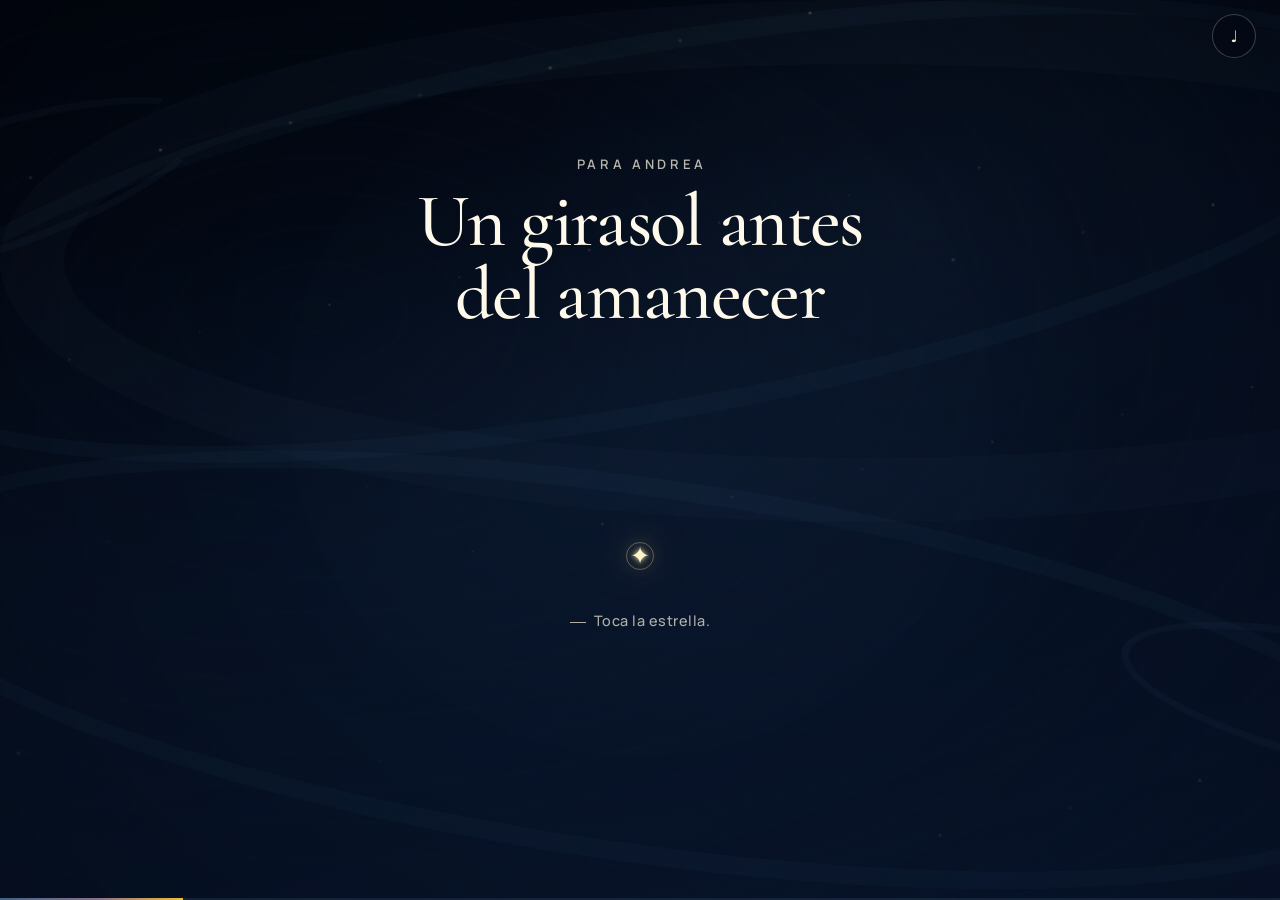
==== commit 85365807: "new scena" ====
--- a/index.html
+++ b/index.html
@@ -4,56 +4,88 @@
   <meta charset="utf-8">
   <meta name="viewport" content="width=device-width, initial-scale=1, viewport-fit=cover">
   <meta name="theme-color" content="#02050d">
-  <meta name="description" content="Un girasol antes del amanecer: una experiencia interactiva para Andrea.">
+  <meta name="description" content="Un girasol antes del amanecer: una última noche para Andrea.">
   <title>Un girasol antes del amanecer</title>
   <link rel="preconnect" href="https://fonts.googleapis.com">
   <link rel="preconnect" href="https://fonts.gstatic.com" crossorigin>
-  <link href="https://fonts.googleapis.com/css2?family=Cormorant+Garamond:wght@400;500;600&family=Manrope:wght@300;400;500;600&display=swap" rel="stylesheet">
+  <link href="https://fonts.googleapis.com/css2?family=Cormorant+Garamond:wght@400;500;600&amp;family=Manrope:wght@300;400;500;600&amp;display=swap" rel="stylesheet">
   <link rel="stylesheet" href="css/styles.css">
   <script src="js/app.js" defer></script>
 </head>
 <body>
   <noscript><div class="noscript-message">Esta historia necesita JavaScript para encender sus estrellas.</div></noscript>
   <div class="experience" id="experience" data-act="night" data-time-of-day="night">
-    <div class="ambient" id="ambient" aria-hidden="true"><div class="ambient__wash"></div><div class="ambient__swirl ambient__swirl--one"></div><div class="ambient__swirl ambient__swirl--two"></div><div class="ambient__brushes" id="ambient-brushes"></div><div class="ambient__stars" id="ambient-stars"></div><div class="ambient__grain"></div></div>
-    <div class="progress-track progress-line story-progress" aria-hidden="true"><div class="progress-track__fill story-progress__value" id="story-progress"></div></div>
-    <button class="audio-control audio-toggle icon-button" id="audio-control" type="button" aria-label="Activar música" aria-pressed="false" aria-controls="background-music"><span class="audio-control__icon" aria-hidden="true">🔇</span><span class="sr-only audio-control__label">Activar música</span></button>
+    <div class="ambient" id="ambient" aria-hidden="true">
+      <div class="ambient__wash"></div><div class="ambient__swirl ambient__swirl--one"></div><div class="ambient__swirl ambient__swirl--two"></div><div class="ambient__brushes" id="ambient-brushes"></div><div class="ambient__stars" id="ambient-stars"></div><div class="ambient__grain"></div>
+    </div>
+    <div class="progress-track story-progress" aria-hidden="true"><div class="progress-track__fill story-progress__value" id="story-progress"></div></div>
+    <button class="audio-control icon-button" id="audio-control" type="button" aria-label="Activar música" aria-pressed="false" aria-controls="background-music"><span class="audio-control__icon" aria-hidden="true">♩</span><span class="sr-only audio-control__label">Activar música</span></button>
     <audio id="background-music" data-audio-role="score" loop preload="none"><source src="assets/audio/yellow.mp3" type="audio/mpeg"></audio>
 
     <main class="scenes" id="scenes">
       <section class="scene scene--intro is-active" id="scene-intro" data-scene="intro" data-act="night" aria-labelledby="scene-title-intro" aria-hidden="false">
         <div class="scene__art intro-art painted-sky" aria-hidden="true"><span class="paint-arc paint-arc--one"></span><span class="paint-arc paint-arc--two"></span></div>
-        <div class="scene__content scene__content--center intro-content"><div class="intro-copy intro-copy--before" id="intro-before"><p class="eyebrow">Para Andrea</p><h1 class="scene__title display-title" id="scene-title-intro" tabindex="-1">Un girasol antes del amanecer</h1></div><div class="narrative-stage narrative" id="intro-stage" data-sequence="intro"><div class="narrative-stage__copy" data-sequence-output aria-live="polite" aria-atomic="true"></div><button class="story-star intro-star" id="intro-star" type="button" aria-label="Tocar la primera estrella" disabled><span class="story-star__core" aria-hidden="true">✦</span><span class="story-star__ring" aria-hidden="true"></span><span class="story-star__stroke story-star__stroke--one" aria-hidden="true"></span><span class="story-star__stroke story-star__stroke--two" aria-hidden="true"></span><span class="story-star__stroke story-star__stroke--three" aria-hidden="true"></span></button><p class="interaction-copy" id="intro-instruction">Toca la estrella</p><button class="scene-button text-button next-button" id="intro-next" type="button" aria-hidden="true" disabled>Comenzar la noche</button></div></div>
+        <div class="scene__content scene__content--center intro-content">
+          <div class="intro-copy intro-copy--before" id="intro-before"><p class="eyebrow">Para Andrea</p><h1 class="scene__title display-title" id="scene-title-intro" tabindex="-1">Un girasol antes del amanecer</h1></div>
+          <div class="narrative-stage narrative intro-stage" id="intro-stage" data-sequence="intro">
+            <div class="narrative-stage__copy" data-sequence-output aria-live="polite" aria-atomic="true"></div>
+            <button class="story-star intro-star" id="intro-star" type="button" aria-label="Tocar la estrella" disabled><span class="story-star__core" aria-hidden="true">✦</span><span class="story-star__ring" aria-hidden="true"></span><span class="story-star__stroke story-star__stroke--one" aria-hidden="true"></span><span class="story-star__stroke story-star__stroke--two" aria-hidden="true"></span><span class="story-star__stroke story-star__stroke--three" aria-hidden="true"></span></button>
+            <p class="interaction-copy" id="intro-instruction">Toca la estrella.</p>
+            <button class="scene-button text-button next-button" id="intro-next" type="button" aria-hidden="true" disabled>Comenzar la noche</button>
+          </div>
+        </div>
       </section>
 
-      <section class="scene scene--night scene--memories" id="scene-night" data-scene="night" data-act="night" aria-labelledby="scene-title-night" aria-hidden="true" inert>
+      <section class="scene scene--night scene--memories" id="scene-memories" data-scene="memories" data-act="memories" aria-labelledby="scene-title-memories" aria-hidden="true" inert>
         <div class="scene__art night-sky painted-sky" aria-hidden="true"><span class="oil-star oil-star--1"></span><span class="oil-star oil-star--2"></span><span class="oil-star oil-star--3"></span><span class="oil-star oil-star--4"></span></div>
-        <div class="scene__content scene__content--wide constellation-content night-memories-content"><p class="eyebrow">Pequeños recuerdos</p><h2 class="scene__title" id="scene-title-night" tabindex="-1">La noche</h2><div class="narrative-stage narrative constellation-stage" id="night-stage" data-sequence="night"><div class="narrative-stage__copy constellation-result" data-sequence-output aria-live="polite" aria-atomic="true"></div><div class="constellation" id="constellation" role="group" aria-label="Cuatro recuerdos por encender"><svg class="constellation__lines" viewBox="0 0 100 100" preserveAspectRatio="none" aria-hidden="true"><path d="M17 31 L39 66 L61 28 L82 64" pathLength="1"></path></svg><button class="star interactive-star constellation-star" style="--x:17%;--y:31%;--i:0" type="button" data-memory="una llamada sin mirar el reloj" aria-label="Encender el recuerdo: una llamada sin mirar el reloj"><span class="star__word star-label">una llamada sin mirar el reloj</span></button><button class="star interactive-star constellation-star" style="--x:39%;--y:66%;--i:1" type="button" data-memory="buenas noches, mi amor" aria-label="Encender el recuerdo: buenas noches, mi amor"><span class="star__word star-label">buenas noches, mi amor</span></button><button class="star interactive-star constellation-star" style="--x:61%;--y:28%;--i:2" type="button" data-memory="Dios te bendiga" aria-label="Encender el recuerdo: Dios te bendiga"><span class="star__word star-label">Dios te bendiga</span></button><button class="star interactive-star constellation-star" style="--x:82%;--y:64%;--i:3" type="button" data-memory="te quiero mucho" aria-label="Encender el recuerdo: te quiero mucho"><span class="star__word star-label">te quiero mucho</span></button></div><p class="interaction-copy" id="night-instruction">Toca las estrellas.</p><button class="scene-button text-button next-button" id="night-next" type="button" aria-hidden="true" disabled>Seguir</button></div></div>
+        <div class="scene__content scene__content--wide constellation-content farewell-memories-content">
+          <p class="eyebrow">Una última noche</p><h2 class="scene__title" id="scene-title-memories" tabindex="-1">Gracias por dejarme conocerte</h2>
+          <div class="narrative-stage narrative constellation-stage" id="memories-stage" data-sequence="memories">
+            <div class="narrative-stage__copy constellation-result" data-sequence-output aria-live="polite" aria-atomic="true"></div>
+            <div class="constellation" id="constellation" role="group" aria-label="Cuatro recuerdos por encender">
+              <svg class="constellation__lines" viewBox="0 0 100 100" preserveAspectRatio="none" aria-hidden="true"><path d="M17 31 L39 66 L61 28 L82 64" pathLength="1"></path></svg>
+              <button class="star interactive-star constellation-star" style="--x:17%;--y:31%;--i:0" type="button" data-memory="Las llamadas que duraban más de lo esperado." aria-label="Recordar las llamadas que duraban más de lo esperado"><span class="star__word">Las llamadas que duraban más de lo esperado.</span></button>
+              <button class="star interactive-star constellation-star" style="--x:39%;--y:66%;--i:1" type="button" data-memory="Un buenas noches, mi amor." aria-label="Recordar un buenas noches, mi amor"><span class="star__word">Un buenas noches, mi amor.</span></button>
+              <button class="star interactive-star constellation-star" style="--x:61%;--y:28%;--i:2" type="button" data-memory="Dios te bendiga." aria-label="Recordar Dios te bendiga"><span class="star__word">Dios te bendiga.</span></button>
+              <button class="star interactive-star constellation-star" style="--x:82%;--y:64%;--i:3" type="button" data-memory="Las pequeñas cosas que me dejaron conocer un poco de ti." aria-label="Recordar las pequeñas cosas"><span class="star__word">Las pequeñas cosas que me dejaron conocer un poco de ti.</span></button>
+            </div>
+            <p class="interaction-copy" id="memories-instruction">Toca las estrellas.</p>
+            <button class="scene-button text-button next-button" id="memories-next" type="button" aria-hidden="true" disabled>Seguir</button>
+          </div>
+        </div>
       </section>
 
-      <section class="scene scene--reveal" id="scene-reveal" data-scene="reveal" data-act="night" aria-labelledby="scene-title-reveal" aria-hidden="true" inert>
-        <div class="scene__content scene__content--center reveal-content"><h2 class="scene__title scene__title--small" id="scene-title-reveal" tabindex="-1">Mirar de nuevo</h2><div class="narrative-stage narrative" id="reveal-stage" data-sequence="reveal"><div class="narrative-stage__copy reveal-result" data-sequence-output aria-live="polite" aria-atomic="true"></div><div class="reveal-frame" id="reveal-frame"><div class="reveal-painting" aria-hidden="true"><img class="optional-art" data-optional-image="foto1" alt=""><span class="reveal-painting__sky"></span><span class="reveal-painting__hill reveal-painting__hill--back"></span><span class="reveal-painting__hill reveal-painting__hill--front"></span><span class="reveal-painting__light"></span><span class="reveal-painting__flower reveal-painting__flower--one"></span><span class="reveal-painting__flower reveal-painting__flower--two"></span></div><canvas class="fog-canvas" id="fog-canvas" width="1200" height="800" role="img" aria-label="Cristal empañado; desliza para descubrir lo que hay detrás" aria-describedby="reveal-instructions"></canvas><div class="reveal-meter" role="progressbar" aria-label="Progreso al limpiar el cristal" aria-valuemin="0" aria-valuemax="100" aria-valuenow="0"><span id="reveal-meter-fill"></span></div></div><p class="interaction-copy" id="reveal-instructions"><span class="touch-instruction">Desliza tu dedo sobre el vidrio.</span><span class="pointer-instruction">Desliza el cursor sobre el vidrio.</span></p><button class="hold-button hold-button--reveal reveal-fallback" id="reveal-hold" type="button" aria-label="Mantener presionado para limpiar el cristal" aria-hidden="true" disabled><span class="hold-button__ring" aria-hidden="true"></span><span>También puedes mantener presionado</span></button><button class="scene-button text-button next-button" id="reveal-next" type="button" aria-hidden="true" disabled>Seguir</button></div></div>
+      <section class="scene scene--truth scene--sorry" id="scene-sorry" data-scene="sorry" data-act="sorry" aria-labelledby="scene-title-sorry" aria-hidden="true" inert>
+        <div class="scene__backdrop truth-void" aria-hidden="true"></div>
+        <div class="scene__content scene__content--center sorry-content"><p class="eyebrow">Sin esconderlo</p><h2 class="scene__title scene__title--small" id="scene-title-sorry" tabindex="-1">Lo siento</h2>
+          <div class="narrative-stage narrative sorry-stage" id="sorry-stage" data-sequence="sorry"><div class="narrative-stage__copy sorry-copy" data-sequence-output aria-live="polite" aria-atomic="true"></div><button class="scene-button text-button next-button" id="sorry-next" type="button" aria-hidden="true" disabled>Continuar</button></div>
+        </div>
       </section>
 
-      <section class="scene scene--painting" id="scene-painting" data-scene="painting" data-act="night" aria-labelledby="scene-title-painting" aria-hidden="true" inert>
-        <div class="scene__content scene__content--center painting-content"><h2 class="scene__title scene__title--small" id="scene-title-painting" tabindex="-1">Aprender</h2><div class="narrative-stage narrative" id="painting-stage" data-sequence="painting"><div class="narrative-stage__copy painting-result" data-sequence-output aria-live="polite" aria-atomic="true"></div><div class="unfinished-painting" id="unfinished-painting" role="group" aria-label="Lienzo con cuatro palabras por completar"><img class="optional-art" data-optional-image="foto2" alt=""><span class="painting-layer painting-layer--sky" data-piece-layer="sky" aria-hidden="true"></span><span class="painting-layer painting-layer--ridge" data-piece-layer="ridge" aria-hidden="true"></span><span class="painting-layer painting-layer--path" data-piece-layer="path" aria-hidden="true"></span><span class="painting-layer painting-layer--home" data-piece-layer="home" aria-hidden="true"><i></i></span><button class="paint-point" style="--x:25%;--y:28%;--i:0" type="button" data-paint-piece="sky" data-principle="ESCUCHAR" aria-label="Añadir la pincelada: escuchar"><span class="paint-point__word">ESCUCHAR</span></button><button class="paint-point" style="--x:72%;--y:43%;--i:1" type="button" data-paint-piece="ridge" data-principle="ESTAR" aria-label="Añadir la pincelada: estar"><span class="paint-point__word">ESTAR</span></button><button class="paint-point" style="--x:43%;--y:73%;--i:2" type="button" data-paint-piece="path" data-principle="CUIDAR" aria-label="Añadir la pincelada: cuidar"><span class="paint-point__word">CUIDAR</span></button><button class="paint-point" style="--x:78%;--y:68%;--i:3" type="button" data-paint-piece="home" data-principle="DEMOSTRAR" aria-label="Añadir la pincelada: demostrar"><span class="paint-point__word">DEMOSTRAR</span></button><span class="paint-spark" id="paint-spark" aria-hidden="true"></span></div><p class="interaction-copy" id="painting-instruction">Toca cada palabra.</p><button class="scene-button text-button next-button" id="painting-next" type="button" aria-hidden="true" disabled>Seguir</button></div></div>
+      <section class="scene scene--decision" id="scene-decision" data-scene="decision" data-act="decision" aria-labelledby="scene-title-decision" aria-hidden="true" inert>
+        <div class="scene__art decision-night" aria-hidden="true"><span class="decision-star">✦</span></div>
+        <div class="scene__content scene__content--center decision-content"><h2 class="scene__title scene__title--small" id="scene-title-decision" tabindex="-1">Dejarte tranquila</h2>
+          <div class="narrative-stage narrative decision-stage" id="decision-stage" data-sequence="decision"><div class="narrative-stage__copy" data-sequence-output aria-live="polite" aria-atomic="true"></div><button class="scene-button text-button next-button" id="decision-next" type="button" aria-hidden="true" disabled>Seguir</button></div>
+        </div>
       </section>
 
-      <section class="scene scene--truth" id="scene-truth" data-scene="truth" data-act="truth" data-tone="silence" aria-labelledby="scene-title-truth" aria-hidden="true" inert>
-        <div class="scene__backdrop truth-void" aria-hidden="true"></div><div class="truth-love-word" id="truth-love-word" aria-hidden="true">A M O R</div><div class="scene__content scene__content--center truth-content"><p class="eyebrow">Acto II</p><h2 class="scene__title scene__title--small" id="scene-title-truth" tabindex="-1">La verdad</h2><div class="narrative-stage narrative truth-stage" id="truth-stage" data-sequence="truth"><div class="narrative-stage__copy truth-copy" data-sequence-output aria-live="polite" aria-atomic="true"></div><button class="scene-button text-button next-button" id="truth-next" type="button" aria-hidden="true" disabled>Seguir</button><div class="voice-note" id="voice-note" data-optional-audio-panel hidden><p class="voice-note__prompt">Hay algo que prefiero decirte yo.</p><div class="voice-note__actions"><button class="voice-button scene-button" id="voice-control" type="button" aria-label="Escuchar la nota de voz de Joseph" aria-pressed="false" aria-controls="voice-player"><span aria-hidden="true">▶</span><span data-voice-label>Escucharme</span></button><button class="quiet-button voice-skip" id="voice-skip" type="button">Seguir</button></div><p class="voice-note__status sr-only" id="voice-status" aria-live="polite"></p><audio id="voice-player" data-audio-role="voice" preload="metadata"><source src="assets/audio/joseph-voz.mp3" type="audio/mpeg"></audio></div><button class="threshold-star interactive-star truth-star" id="truth-star" type="button" aria-label="Tocar la estrella para continuar hacia el amanecer" aria-hidden="true" disabled><span class="threshold-star__glyph" aria-hidden="true">✦</span></button><p class="interaction-copy threshold-instruction" id="truth-star-instruction" aria-hidden="true">Tócala cuando quieras continuar.</p></div></div>
+      <section class="scene scene--field scene--farewell-flowers" id="scene-flowers" data-scene="flowers" data-act="flowers" aria-labelledby="scene-title-flowers" aria-hidden="true" inert>
+        <div class="scene__art field-sky" aria-hidden="true"><span></span></div>
+        <div class="flower-field" aria-hidden="true"><i class="sunflower field-flower" style="--x:6%;--s:.67;--d:.5s"></i><i class="sunflower field-flower" style="--x:17%;--s:.85;--d:1.1s"></i><i class="sunflower field-flower" style="--x:29%;--s:.7;--d:.2s"></i><i class="sunflower field-flower" style="--x:40%;--s:1.05;--d:1.5s"></i><i class="sunflower field-flower" style="--x:52%;--s:.78;--d:.8s"></i><i class="sunflower field-flower" style="--x:63%;--s:1;--d:0s"></i><i class="sunflower field-flower" style="--x:74%;--s:.66;--d:1.3s"></i><i class="sunflower field-flower" style="--x:84%;--s:.9;--d:.4s"></i><i class="sunflower field-flower" style="--x:94%;--s:.72;--d:1.8s"></i></div>
+        <div class="scene__content scene__content--center flowers-content"><h2 class="scene__title scene__title--small" id="scene-title-flowers" tabindex="-1">Las flores</h2>
+          <div class="narrative-stage narrative flowers-stage" id="flowers-stage" data-sequence="flowers"><div class="narrative-stage__copy" data-sequence-output aria-live="polite" aria-atomic="true"></div><div class="farewell-card" id="farewell-card" aria-hidden="true"><span class="farewell-card__flower" aria-hidden="true"></span><p>Para Andrea</p><span>— Joseph</span></div><button class="scene-button text-button next-button" id="flowers-next" type="button" aria-hidden="true" disabled>Continuar</button></div>
+        </div>
       </section>
 
-      <section class="scene scene--dawn scene--hope" id="scene-dawn" data-scene="dawn" data-act="dawn" aria-labelledby="scene-title-dawn" aria-hidden="true" inert>
-        <div class="scene__art dawn-sky" aria-hidden="true"><span class="dawn-sky__night"></span><span class="dawn-sky__violet"></span><span class="dawn-sky__gold"></span><span class="dawn-horizon"></span><div class="returning-brushes"><i class="returning-brush" style="--i:0;--x:10%;--y:65%" data-principle="ESCUCHAR"></i><i class="returning-brush" style="--i:1;--x:34%;--y:58%" data-principle="ESTAR"></i><i class="returning-brush" style="--i:2;--x:58%;--y:62%" data-principle="CUIDAR"></i><i class="returning-brush" style="--i:3;--x:78%;--y:54%" data-principle="DEMOSTRAR"></i></div><div class="returning-stars"><i class="returning-star" style="--i:0;--x:17%;--y:31%" data-memory="una llamada sin mirar el reloj"></i><i class="returning-star" style="--i:1;--x:39%;--y:66%" data-memory="buenas noches, mi amor"></i><i class="returning-star" style="--i:2;--x:61%;--y:28%" data-memory="Dios te bendiga"></i><i class="returning-star" style="--i:3;--x:82%;--y:64%" data-memory="te quiero mucho"></i></div></div>
-        <div class="scene__content scene__content--center dawn-content"><p class="eyebrow">Acto III</p><h2 class="scene__title" id="scene-title-dawn" tabindex="-1">El amanecer</h2><div class="narrative-stage narrative dawn-stage" id="dawn-stage" data-sequence="dawn"><div class="narrative-stage__copy dawn-result" data-sequence-output aria-live="polite" aria-atomic="true"></div><div class="dawn-control" id="dawn-control"><button class="dawn-sun hold-control" id="dawn-sun" type="button" aria-label="Mantener presionado para hacer amanecer" disabled><span class="dawn-sun__disc" aria-hidden="true"></span><span class="dawn-sun__ring" aria-hidden="true"></span></button><p class="interaction-copy" id="dawn-instruction">Mantén presionado el horizonte.</p><div class="dawn-meter" role="progressbar" aria-label="Progreso del amanecer" aria-valuemin="0" aria-valuemax="100" aria-valuenow="0"><span></span></div><button class="quiet-button dawn-fallback" id="dawn-fallback" type="button" aria-hidden="true" disabled>Toca aquí para dejar amanecer</button></div><div class="growing-flower sunflower" id="growing-flower" role="img" aria-label="Un girasol creciendo, pétalo a pétalo"><span class="growing-flower__ground" aria-hidden="true"></span><span class="growing-flower__stem" aria-hidden="true"></span><span class="growing-flower__leaf growing-flower__leaf--left" aria-hidden="true"></span><span class="growing-flower__leaf growing-flower__leaf--right" aria-hidden="true"></span><span class="growing-flower__head" aria-hidden="true"><span class="growing-flower__petals"></span><span class="growing-flower__center"></span></span></div><button class="scene-button text-button next-button" id="dawn-next" type="button" aria-hidden="true" disabled>Seguir</button></div></div>
+      <section class="scene scene--cliff" id="scene-cliff" data-scene="cliff" data-act="cliff" aria-labelledby="scene-title-cliff" aria-hidden="true" inert>
+        <div class="scene__art cliff-scape" aria-hidden="true"><div class="cliff-stars"></div><div class="cliff-milky-way"></div><span class="cliff-moon"></span><span class="cliff-moonlight"></span><div class="cliff-presence" id="cliff-presence"><span class="cliff-presence__halo"></span><span class="cliff-presence__hair"></span><span class="cliff-presence__face"></span><span class="cliff-presence__shoulders"></span></div><div class="cliff-ocean"><span></span><span></span><span></span></div><div class="cliff-rock"><div class="cliff-figure"><span class="cliff-figure__head"></span><span class="cliff-figure__body"></span><span class="cliff-figure__arm"></span><span class="cliff-figure__knee"></span><span class="cliff-figure__coat"></span></div></div><div class="cliff-breeze" id="cliff-breeze"></div><div class="cliff-release" id="cliff-release"></div></div>
+        <div class="scene__content scene__content--center cliff-content" id="cliff-content"><p class="eyebrow">Una última mirada</p><h2 class="scene__title scene__title--small" id="scene-title-cliff" tabindex="-1">Entre la noche y el mar</h2><div class="narrative-stage narrative cliff-stage" id="cliff-stage" data-sequence="cliff"><div class="narrative-stage__copy cliff-copy" data-sequence-output aria-live="polite" aria-atomic="true"></div><button class="scene-button text-button cliff-next" id="cliff-next" type="button" aria-hidden="true" disabled>Mirar el cielo</button></div></div>
       </section>
 
-      <section class="scene scene--field scene--flowers-letter" id="scene-field" data-scene="field" data-act="dawn" aria-labelledby="scene-title-field" aria-hidden="true" inert>
-        <div class="scene__art field-sky" aria-hidden="true"><span></span></div><div class="flower-field" aria-hidden="true"><i class="sunflower field-flower" style="--x:6%;--s:.67;--d:.5s"></i><i class="sunflower field-flower" style="--x:17%;--s:.85;--d:1.1s"></i><i class="sunflower field-flower" style="--x:29%;--s:.7;--d:.2s"></i><i class="sunflower field-flower" style="--x:40%;--s:1.05;--d:1.5s"></i><i class="sunflower field-flower" style="--x:52%;--s:.78;--d:.8s"></i><i class="sunflower field-flower" style="--x:63%;--s:1;--d:0s"></i><i class="sunflower field-flower" style="--x:74%;--s:.66;--d:1.3s"></i><i class="sunflower field-flower" style="--x:84%;--s:.9;--d:.4s"></i><i class="sunflower field-flower" style="--x:94%;--s:.72;--d:1.8s"></i></div><div class="scene__content scene__content--center field-content" id="field-content"><h2 class="scene__title scene__title--small" id="scene-title-field" tabindex="-1">Flores amarillas</h2><div class="narrative-stage narrative field-stage" id="field-stage" data-sequence="field"><div class="narrative-stage__copy" data-sequence-output aria-live="polite" aria-atomic="true"></div><button class="scene-button text-button next-button" id="field-next" type="button" aria-hidden="true" disabled>Leer algo</button></div></div><div class="letter-overlay" id="letter-overlay" aria-hidden="true" hidden><div class="narrative-stage letter-stage" id="letter-stage" data-sequence="letter"><article class="letter-sheet" aria-labelledby="letter-title" aria-describedby="letter-hint"><div class="letter-sheet__grain" aria-hidden="true"></div><h2 id="letter-title" tabindex="-1">Andrea,</h2><div class="letter-sheet__body" id="letter-text" data-sequence-output data-letter-output aria-live="polite" aria-atomic="false"></div><div class="letter-sheet__mark" id="letter-mark" aria-hidden="true"></div><p class="letter-sheet__signature" id="letter-signature">— Joseph</p></article><p class="letter-hint" id="letter-hint">Una página a la vez.</p><button class="scene-button text-button letter-button" id="letter-next" type="button">Seguir leyendo</button><button class="scene-button text-button next-button" id="letter-finish" type="button" aria-hidden="true" disabled>Cerrar la carta</button></div></div>
-      </section>
-
-      <section class="scene scene--cliff" id="scene-cliff" data-scene="cliff" data-act="night" data-tone="contemplative" aria-labelledby="scene-title-cliff" aria-hidden="true" inert>
-        <div class="scene__art cliff-scape" aria-hidden="true"><div class="cliff-stars"></div><div class="cliff-milky-way"></div><span class="cliff-moon"></span><span class="cliff-moonlight"></span><div class="cliff-presence" id="cliff-presence"><span class="cliff-presence__halo"></span><span class="cliff-presence__hair"></span><span class="cliff-presence__face"></span><span class="cliff-presence__shoulders"></span></div><div class="cliff-ocean"><span></span><span></span><span></span></div><div class="cliff-rock"><div class="cliff-figure"><span class="cliff-figure__head"></span><span class="cliff-figure__body"></span><span class="cliff-figure__arm"></span><span class="cliff-figure__knee"></span><span class="cliff-figure__coat"></span></div></div><div class="cliff-breeze" id="cliff-breeze"></div><div class="cliff-release" id="cliff-release"></div></div><div class="scene__content scene__content--center cliff-content" id="cliff-content"><p class="eyebrow">Epílogo</p><h2 class="scene__title scene__title--small" id="scene-title-cliff" tabindex="-1">Entre la noche y el mar</h2><div class="narrative-stage narrative cliff-stage" id="cliff-stage" data-sequence="cliff"><div class="narrative-stage__copy cliff-copy" data-sequence-output aria-live="polite" aria-atomic="true"></div><button class="scene-button text-button cliff-next" id="cliff-next" type="button" aria-hidden="true" disabled>Mirar el cielo</button></div></div><div class="closing-mark" id="closing-mark" aria-hidden="true"><span class="closing-mark__light" aria-hidden="true">✦</span><span class="closing-mark__flower sunflower" aria-hidden="true"></span><h2>Un girasol antes del amanecer.</h2><p>Para Andrea.</p><button class="quiet-button replay-button" id="replay-story" type="button" aria-hidden="true" disabled>Volver a mirar el cielo</button></div>
+      <section class="scene scene--dawn scene--final-dawn" id="scene-dawn" data-scene="dawn" data-act="dawn" aria-labelledby="scene-title-dawn" aria-hidden="true" inert>
+        <div class="scene__art dawn-sky final-dawn-sky" aria-hidden="true"><span class="dawn-sky__night"></span><span class="dawn-sky__violet"></span><span class="dawn-sky__gold"></span><span class="dawn-horizon"></span><span class="dawn-golden-star">✦</span></div>
+        <div class="scene__content scene__content--center final-dawn-content"><h2 class="scene__title scene__title--small" id="scene-title-dawn" tabindex="-1">El amanecer</h2><div class="narrative-stage narrative final-dawn-stage" id="dawn-stage" data-sequence="dawn"><div class="narrative-stage__copy dawn-copy" data-sequence-output aria-live="polite" aria-atomic="true"></div><div class="final-sunflower" id="final-sunflower" aria-hidden="true"><span class="final-sunflower__head"></span><span class="final-sunflower__stem"></span><span class="final-sunflower__leaf"></span></div></div></div>
+        <div class="final-signature" id="final-signature" aria-hidden="true"><span class="final-signature__flower" aria-hidden="true"></span><p>Para Andrea</p><h2>Un girasol antes del amanecer</h2><span>— Joseph</span></div>
       </section>
     </main>
 
--- a/css/styles.css
+++ b/css/styles.css
@@ -4341,3 +4341,699 @@
 
   .closing-mark__light { animation: none; }
 }
+
+/* V4 · despedida en siete momentos */
+
+:root {
+  --scene-time: 1400ms;
+  --farewell-gold: #f3bf45;
+  --farewell-cream: #f7eedf;
+}
+
+.experience[data-act="memories"] .ambient__wash {
+  background:
+    radial-gradient(ellipse at 70% 25%, rgba(61, 97, 138, .2), transparent 34%),
+    linear-gradient(165deg, #02050d, #0a1931);
+}
+
+.experience[data-act="sorry"] .ambient__wash {
+  background: linear-gradient(180deg, #010207, #02040a);
+}
+
+.experience[data-act="sorry"] .ambient__stars,
+.experience[data-act="sorry"] .ambient__swirl,
+.experience[data-act="sorry"] .ambient__brushes {
+  opacity: 0;
+}
+
+.experience[data-act="sorry"] .progress-track { opacity: .16; }
+
+.experience[data-act="decision"] .ambient__wash {
+  background:
+    radial-gradient(circle at 52% 46%, rgba(24, 46, 76, .14), transparent 36%),
+    linear-gradient(180deg, #02050c, #071226);
+}
+
+.experience[data-act="decision"] .ambient__stars { opacity: .22; }
+.experience[data-act="decision"] .ambient__swirl { opacity: .12; }
+
+.experience[data-act="flowers"] .ambient__wash {
+  background:
+    radial-gradient(circle at 72% 20%, rgba(255, 231, 158, .34), transparent 23%),
+    linear-gradient(165deg, #446c84, #96767b 58%, #d89a5a);
+}
+
+.experience[data-act="cliff"] .ambient__wash {
+  background: linear-gradient(180deg, #020611, #061229 62%, #07192b);
+}
+
+.experience[data-act="dawn"] .ambient__wash {
+  background:
+    radial-gradient(ellipse at 50% 100%, rgba(255, 209, 108, .46), transparent 40%),
+    linear-gradient(180deg, #315b7c, #9b7482 56%, #e3a066 83%);
+}
+
+.scene--intro .intro-stage {
+  min-height: min(49vh, 25rem);
+}
+
+.scene--intro .intro-copy--before.is-leaving {
+  opacity: 0;
+  visibility: hidden;
+  pointer-events: none;
+}
+
+.story-star.is-ready,
+.story-star.is-lit {
+  opacity: 1;
+  visibility: visible;
+}
+
+/* 2 · gratitud */
+
+.farewell-memories-content {
+  align-content: start;
+  justify-items: center;
+  gap: .3rem;
+}
+
+.farewell-memories-content > .scene__title {
+  max-width: 18ch;
+  font-size: clamp(1.75rem, 7.8vw, 3.25rem);
+  line-height: 1;
+  text-align: center;
+}
+
+.farewell-memories-content .constellation-stage {
+  display: grid;
+  min-height: min(66vh, 37rem);
+  grid-template-rows: minmax(5.3rem, auto) minmax(13rem, 1fr) auto auto;
+  align-items: center;
+  align-content: stretch;
+  gap: .42rem;
+}
+
+.farewell-memories-content .constellation-result {
+  z-index: 4;
+  min-height: 5.3rem;
+}
+
+.farewell-memories-content .constellation.is-observed {
+  opacity: .12;
+  filter: blur(1px);
+  pointer-events: none;
+  transform: scale(.98);
+}
+
+.farewell-memories-content .star__word {
+  max-width: min(10rem, 38vw);
+  font-size: clamp(.7rem, 2.7vw, .88rem);
+}
+
+.memory-emphasis {
+  color: #fff4d1 !important;
+  font-size: clamp(2.2rem, 10vw, 4.4rem) !important;
+  line-height: 1 !important;
+  text-shadow: 0 0 1.6rem rgba(244, 196, 79, .24);
+}
+
+/* 3 · responsabilidad */
+
+.scene--sorry {
+  background:
+    radial-gradient(circle at 50% 48%, rgba(18, 28, 44, .1), transparent 32%),
+    #010207;
+}
+
+.sorry-content {
+  align-content: center;
+  gap: clamp(.45rem, 2vh, .9rem);
+}
+
+.sorry-content .eyebrow { opacity: .42; }
+
+.sorry-stage {
+  min-height: min(65vh, 35rem);
+  align-content: center;
+}
+
+.sorry-copy {
+  min-height: min(32vh, 16rem);
+  align-content: center;
+}
+
+.sorry-copy .narrative-line {
+  color: rgba(246, 239, 227, .92);
+  font-size: clamp(1.18rem, 5.1vw, 1.8rem);
+}
+
+.sorry-copy .sorry-emphasis {
+  color: #fffaf1;
+  font-size: clamp(2.8rem, 14vw, 6rem);
+  font-style: normal;
+  line-height: .94;
+  letter-spacing: -.02em;
+  text-shadow: 0 0 2rem rgba(226, 232, 239, .11);
+}
+
+/* 4 · decisión */
+
+.scene--decision {
+  background:
+    radial-gradient(circle at 75% 24%, rgba(59, 89, 126, .1), transparent 24%),
+    linear-gradient(180deg, rgba(1, 4, 11, .94), rgba(5, 15, 31, .97));
+}
+
+.decision-night {
+  background:
+    repeating-radial-gradient(ellipse at 20% 35%, transparent 0 1.4rem, rgba(77, 111, 150, .025) 1.52rem 1.72rem, transparent 1.82rem 3rem);
+}
+
+.decision-star {
+  position: absolute;
+  right: 22%;
+  top: 22%;
+  color: rgba(255, 232, 174, .78);
+  font-family: Georgia, serif;
+  font-size: .85rem;
+  text-shadow: 0 0 1rem rgba(255, 216, 119, .5);
+  animation: twinkle 5s ease-in-out infinite;
+}
+
+.decision-content {
+  align-content: center;
+  gap: clamp(.65rem, 3vh, 1.35rem);
+}
+
+.decision-stage {
+  min-height: min(63vh, 34rem);
+  align-content: center;
+}
+
+.decision-stage .narrative-stage__copy {
+  min-height: min(33vh, 17rem);
+}
+
+.decision-emphasis {
+  color: #fff5db !important;
+  font-size: clamp(2.3rem, 11vw, 4.8rem) !important;
+  font-style: normal !important;
+  line-height: .98 !important;
+}
+
+/* 5 · regalo de despedida */
+
+.scene--farewell-flowers {
+  background:
+    radial-gradient(ellipse at 72% 20%, rgba(255, 239, 185, .44), transparent 21%),
+    linear-gradient(180deg, #5d8297, #ad8587 56%, #dda45f 78%, #b58238);
+}
+
+.scene--farewell-flowers .field-flower {
+  animation:
+    fieldArrive 1.25s var(--ease-out) calc(var(--d) * .38) both,
+    fieldSway 6s ease-in-out calc(var(--d) + 1.2s) infinite alternate;
+}
+
+.flowers-content {
+  z-index: 8;
+  align-content: start;
+  gap: .55rem;
+  padding-top: clamp(1rem, 5vh, 2.8rem);
+}
+
+.flowers-content::before {
+  position: absolute;
+  z-index: -1;
+  width: min(43rem, 112%);
+  height: 124%;
+  top: -12%;
+  border-radius: 50%;
+  background: radial-gradient(ellipse, rgba(17, 31, 40, .7), rgba(17, 31, 40, .38) 48%, transparent 73%);
+  content: "";
+}
+
+.flowers-stage {
+  min-height: min(55vh, 29rem);
+  align-content: center;
+}
+
+.flowers-stage .narrative-stage__copy {
+  min-height: min(25vh, 12rem);
+  transition: opacity .9s ease, filter .9s ease;
+}
+
+.flowers-stage .narrative-stage__copy.is-muted {
+  opacity: .08;
+  filter: blur(2px);
+}
+
+.farewell-emphasis {
+  color: #fff0ba !important;
+  font-size: clamp(2rem, 9vw, 4rem) !important;
+  font-style: normal !important;
+  line-height: 1 !important;
+  text-shadow: 0 0 1.8rem rgba(247, 192, 58, .35);
+}
+
+.farewell-card {
+  position: absolute;
+  z-index: 5;
+  display: grid;
+  width: min(15rem, 72vw);
+  min-height: 8.5rem;
+  padding: 1rem;
+  border: 1px solid rgba(105, 76, 38, .3);
+  border-radius: .18rem .48rem .22rem .35rem;
+  place-items: center;
+  align-content: center;
+  gap: .2rem;
+  background:
+    linear-gradient(rgba(255, 248, 218, .91), rgba(234, 215, 168, .9)),
+    var(--paper);
+  box-shadow: 0 1.4rem 3.2rem rgba(12, 18, 19, .32);
+  color: #3b3022;
+  opacity: 0;
+  visibility: hidden;
+  transform: translateY(.8rem) rotate(-1deg);
+  transition: opacity 1.1s ease, transform 1.3s var(--ease-out), visibility 1.1s ease;
+}
+
+.farewell-card.is-visible {
+  opacity: 1;
+  visibility: visible;
+  transform: rotate(-1deg);
+}
+
+.farewell-card p {
+  font-family: var(--font-display);
+  font-size: 1.7rem;
+}
+
+.farewell-card > span:last-child {
+  font-family: var(--font-display);
+  font-size: 1.1rem;
+  font-style: italic;
+}
+
+.farewell-card__flower {
+  width: 2.6rem;
+  aspect-ratio: 1;
+  border-radius: 50%;
+  background:
+    radial-gradient(circle, #5c391b 0 21%, transparent 22%),
+    repeating-conic-gradient(#efb52c 0 10deg, #d88617 11deg 18deg, #f5c744 19deg 28deg);
+  mask: radial-gradient(circle, #000 0 22%, transparent 23% 30%, #000 31% 58%, transparent 59%);
+}
+
+/* 6 · pico emocional */
+
+.scene--cliff.is-looking-up .cliff-scape {
+  transform: translateY(2.2rem) scale(1.045);
+  transition: transform 5.2s var(--ease-in-out);
+}
+
+.scene--cliff.is-looking-up .cliff-content {
+  opacity: 0;
+  filter: blur(4px);
+  visibility: hidden;
+  pointer-events: none;
+  transform: translateY(-.5rem);
+  transition: opacity 1.2s ease, filter 1.2s ease, transform 1.4s ease, visibility 1.2s ease;
+}
+
+.scene--cliff.is-looking-up .cliff-presence {
+  opacity: .54;
+  transform: translate3d(0, -.35rem, 0) scale(1.03);
+}
+
+.cliff-important {
+  max-width: 28ch !important;
+  color: #fff9ec !important;
+  font-size: clamp(1.75rem, 7.8vw, 3.2rem) !important;
+  line-height: 1.03 !important;
+  text-shadow: 0 0 1.7rem rgba(212, 225, 240, .2) !important;
+}
+
+.is-release-transition .transition-veil,
+.transition-veil.is-awakening {
+  background:
+    radial-gradient(ellipse at 50% 100%, rgba(235, 153, 78, .46), transparent 43%),
+    linear-gradient(180deg, rgba(2, 6, 15, .93), rgba(48, 48, 74, .93) 60%, rgba(163, 98, 70, .88));
+}
+
+/* 7 · aceptación y amanecer */
+
+.scene--final-dawn {
+  --dawn-progress: 0;
+  background: #172943;
+  transition: --dawn-progress 7s linear;
+}
+
+.scene--final-dawn.is-awakening { --dawn-progress: 1; }
+
+.final-dawn-sky .dawn-sky__night {
+  opacity: calc(1 - var(--dawn-progress));
+  transition: opacity 6s ease;
+}
+
+.final-dawn-sky .dawn-sky__violet {
+  opacity: calc(var(--dawn-progress) * .92);
+  transition: opacity 6s ease .5s;
+}
+
+.final-dawn-sky .dawn-sky__gold {
+  opacity: var(--dawn-progress);
+  transition: opacity 6s ease 1s;
+}
+
+.dawn-golden-star {
+  position: absolute !important;
+  z-index: 12;
+  width: auto !important;
+  height: auto !important;
+  inset: 23% 22% auto auto !important;
+  color: #ffe28b;
+  font-family: Georgia, serif;
+  font-size: 1.1rem;
+  opacity: 0;
+  text-shadow: 0 0 .7rem #ffd45e, 0 0 2rem rgba(244, 178, 47, .72);
+  transform: translate3d(0, -1rem, 0) scale(.7);
+}
+
+.scene--final-dawn.is-awakening .dawn-golden-star {
+  animation: farewellStarToHorizon 5.2s var(--ease-in-out) both;
+}
+
+.final-dawn-content {
+  z-index: 8;
+  align-content: center;
+  gap: .5rem;
+  transition: opacity 1.5s ease, filter 1.5s ease, visibility 1.5s ease;
+}
+
+.final-dawn-stage {
+  min-height: min(66vh, 36rem);
+  align-content: center;
+}
+
+.final-dawn-stage .dawn-copy {
+  z-index: 4;
+  min-height: min(29vh, 14rem);
+}
+
+.final-dawn-stage .narrative-line {
+  color: rgba(255, 246, 224, .96);
+  text-shadow: 0 .1rem .7rem rgba(25, 30, 33, .48);
+}
+
+.final-wish {
+  max-width: 27ch !important;
+  color: #fff1bb !important;
+  font-size: clamp(1.8rem, 8vw, 3.5rem) !important;
+  line-height: 1.02 !important;
+  text-shadow: 0 0 1.8rem rgba(249, 193, 62, .4) !important;
+}
+
+.final-sunflower {
+  position: absolute;
+  z-index: 2;
+  width: 5.5rem;
+  height: 9rem;
+  right: 50%;
+  bottom: -1rem;
+  opacity: 0;
+  pointer-events: none;
+  transform: translateX(50%);
+}
+
+.final-sunflower__stem {
+  position: absolute;
+  width: .32rem;
+  height: 5.2rem;
+  left: 50%;
+  bottom: 0;
+  border-radius: 999px;
+  background: linear-gradient(90deg, #29432f, #64804b 46%, #2e4931);
+  transform: translateX(-50%) scaleY(0);
+  transform-origin: bottom;
+}
+
+.final-sunflower__head {
+  position: absolute;
+  z-index: 2;
+  width: 5.5rem;
+  aspect-ratio: 1;
+  top: 0;
+  left: 0;
+  border-radius: 50%;
+  background:
+    radial-gradient(circle, #503018 0 19%, #70451d 20% 23%, transparent 24%),
+    repeating-conic-gradient(#f2bc31 0 10deg, #d98a17 11deg 18deg, #f7cb43 19deg 28deg);
+  filter: drop-shadow(0 .55rem .8rem rgba(100, 55, 9, .25));
+  opacity: 0;
+  transform: scale(.15) rotate(-14deg);
+  mask: radial-gradient(circle, #000 0 23%, transparent 24% 29%, #000 30% 58%, transparent 59%);
+}
+
+.final-sunflower__leaf {
+  position: absolute;
+  width: 2.5rem;
+  height: 1.2rem;
+  left: 50%;
+  bottom: 2.5rem;
+  border-radius: 100% 0 100% 0;
+  background: #46623d;
+  opacity: 0;
+  transform: rotate(-25deg) scale(0);
+  transform-origin: left bottom;
+}
+
+.final-sunflower.is-growing { opacity: .38; }
+.final-sunflower.is-growing .final-sunflower__stem { animation: finalStem 2s var(--ease-out) both; }
+.final-sunflower.is-growing .final-sunflower__head { animation: finalFlower 1.5s var(--ease-out) 1.65s both; }
+.final-sunflower.is-growing .final-sunflower__leaf { animation: finalLeaf 1s var(--ease-out) 1.15s both; }
+
+.scene--final-dawn.is-settled .final-dawn-content {
+  opacity: 0;
+  filter: blur(3px);
+  visibility: hidden;
+  pointer-events: none;
+}
+
+.final-signature {
+  position: absolute;
+  z-index: 30;
+  inset: 0;
+  display: grid;
+  padding: calc(var(--safe-top) + 2rem) var(--page-gutter) calc(var(--safe-bottom) + 1rem);
+  align-content: center;
+  justify-items: center;
+  gap: .35rem;
+  color: #fff2cc;
+  opacity: 0;
+  visibility: hidden;
+  pointer-events: none;
+  transform: translateY(.45rem);
+  transition: opacity 2.2s ease, visibility 2.2s ease, transform 2.8s var(--ease-out);
+}
+
+.final-signature.is-visible {
+  opacity: 1;
+  visibility: visible;
+  transform: none;
+}
+
+.final-signature__flower {
+  width: 3.8rem;
+  aspect-ratio: 1;
+  margin-bottom: .7rem;
+  border-radius: 50%;
+  background:
+    radial-gradient(circle, #533319 0 21%, transparent 22%),
+    repeating-conic-gradient(#f2ba30 0 10deg, #d88a16 11deg 18deg, #f5c944 19deg 28deg);
+  filter: drop-shadow(0 0 1rem rgba(246, 190, 56, .22));
+  mask: radial-gradient(circle, #000 0 22%, transparent 23% 30%, #000 31% 58%, transparent 59%);
+}
+
+.final-signature p {
+  color: rgba(255, 246, 222, .78);
+  font-size: .82rem;
+  letter-spacing: .14em;
+  text-transform: uppercase;
+}
+
+.final-signature h2 {
+  max-width: 20ch;
+  color: #fff5d8;
+  font-family: var(--font-display);
+  font-size: clamp(2rem, 9vw, 4.2rem);
+  font-weight: 500;
+  line-height: .98;
+  text-align: center;
+  text-wrap: balance;
+}
+
+.final-signature > span:last-child {
+  margin-top: .25rem;
+  color: rgba(255, 242, 211, .8);
+  font-family: var(--font-display);
+  font-size: 1.25rem;
+  font-style: italic;
+}
+
+@keyframes farewellStarToHorizon {
+  0% { opacity: 0; transform: translate3d(0, -1rem, 0) scale(.65); }
+  18% { opacity: 1; }
+  72% { opacity: 1; }
+  100% { opacity: .18; transform: translate3d(-28vw, 47vh, 0) scale(1.15); }
+}
+
+@keyframes finalStem {
+  from { transform: translateX(-50%) scaleY(0); }
+  to { transform: translateX(-50%) scaleY(1); }
+}
+
+@keyframes finalFlower {
+  from { opacity: 0; transform: scale(.15) rotate(-14deg); }
+  to { opacity: 1; transform: scale(1) rotate(0); }
+}
+
+@keyframes finalLeaf {
+  from { opacity: 0; transform: rotate(-25deg) scale(0); }
+  to { opacity: 1; transform: rotate(-25deg) scale(1); }
+}
+
+html.is-previewing .scene { transition: none; }
+
+@media (max-width: 480px) {
+  .scene {
+    padding-top: calc(var(--safe-top) + 2.75rem);
+    padding-bottom: calc(var(--safe-bottom) + .72rem);
+  }
+
+  .display-title {
+    max-width: 16ch;
+    font-size: clamp(2.05rem, 9.5vw, 2.8rem);
+  }
+
+  .farewell-memories-content > .scene__title {
+    max-width: 15ch;
+    font-size: clamp(1.6rem, 7.1vw, 2.15rem);
+  }
+
+  .farewell-memories-content .constellation-stage {
+    min-height: min(68dvh, 34rem);
+    grid-template-rows: 4.9rem minmax(12.5rem, 1fr) auto auto;
+  }
+
+  .farewell-memories-content .constellation {
+    width: min(88vw, 25rem);
+    height: min(40dvh, 21rem);
+  }
+
+  .farewell-memories-content .star__word {
+    max-width: 7.7rem;
+    font-size: .69rem;
+  }
+
+  .sorry-content .eyebrow,
+  .cliff-content .eyebrow { display: none; }
+
+  .sorry-stage,
+  .decision-stage {
+    min-height: min(69dvh, 34rem);
+  }
+
+  .sorry-copy,
+  .decision-stage .narrative-stage__copy {
+    min-height: min(31dvh, 15rem);
+  }
+
+  .sorry-copy .narrative-line,
+  .decision-stage .narrative-line {
+    font-size: clamp(1.05rem, 4.85vw, 1.45rem);
+  }
+
+  .flowers-content {
+    padding-top: .45rem;
+  }
+
+  .flowers-stage {
+    min-height: min(61dvh, 31rem);
+  }
+
+  .flowers-stage .narrative-stage__copy {
+    min-height: min(25dvh, 12rem);
+  }
+
+  .flower-field { height: 42%; }
+
+  .cliff-content { align-content: center; }
+  .cliff-stage { min-height: min(69dvh, 35rem); }
+  .cliff-copy { min-height: min(35dvh, 17rem); }
+
+  .cliff-copy .narrative-line {
+    font-size: clamp(1.04rem, 4.75vw, 1.38rem);
+    text-align: center;
+  }
+
+  .cliff-stage,
+  .cliff-copy { justify-items: center; }
+  .cliff-next { justify-self: center; }
+
+  .final-dawn-content { align-content: center; }
+  .final-dawn-stage { min-height: min(70dvh, 35rem); }
+  .final-dawn-stage .dawn-copy { min-height: min(29dvh, 14rem); }
+
+  .final-dawn-stage .narrative-line {
+    font-size: clamp(1.05rem, 4.75vw, 1.42rem);
+  }
+
+  .final-sunflower {
+    width: 4.7rem;
+    height: 7.8rem;
+    opacity: .32;
+  }
+
+  .final-sunflower__head { width: 4.7rem; }
+  .final-sunflower__stem { height: 4.4rem; }
+}
+
+@media (max-height: 810px) and (max-width: 480px) {
+  .scene { padding-top: calc(var(--safe-top) + 2.45rem); }
+  .scene__title--small { font-size: clamp(1.5rem, 6.6vw, 2rem); }
+  .farewell-memories-content .constellation-stage { min-height: min(67dvh, 31rem); }
+  .sorry-stage,
+  .decision-stage,
+  .cliff-stage,
+  .final-dawn-stage { min-height: min(67dvh, 31rem); }
+  .flowers-stage { min-height: min(58dvh, 28rem); }
+  .narrative-stage__copy > *,
+  .narrative-line { line-height: 1.18; }
+}
+
+@media (min-width: 760px) {
+  .sorry-stage,
+  .decision-stage,
+  .flowers-stage,
+  .final-dawn-stage { width: min(100%, 40rem); }
+
+  .farewell-memories-content { align-content: center; }
+}
+
+@media (prefers-reduced-motion: reduce) {
+  .scene--cliff.is-looking-up .cliff-scape,
+  .final-signature,
+  .farewell-card {
+    transform: none !important;
+  }
+
+  .scene--final-dawn.is-awakening .dawn-golden-star,
+  .final-sunflower.is-growing .final-sunflower__stem,
+  .final-sunflower.is-growing .final-sunflower__head,
+  .final-sunflower.is-growing .final-sunflower__leaf {
+    animation-duration: .01ms !important;
+    animation-delay: 0ms !important;
+  }
+}
